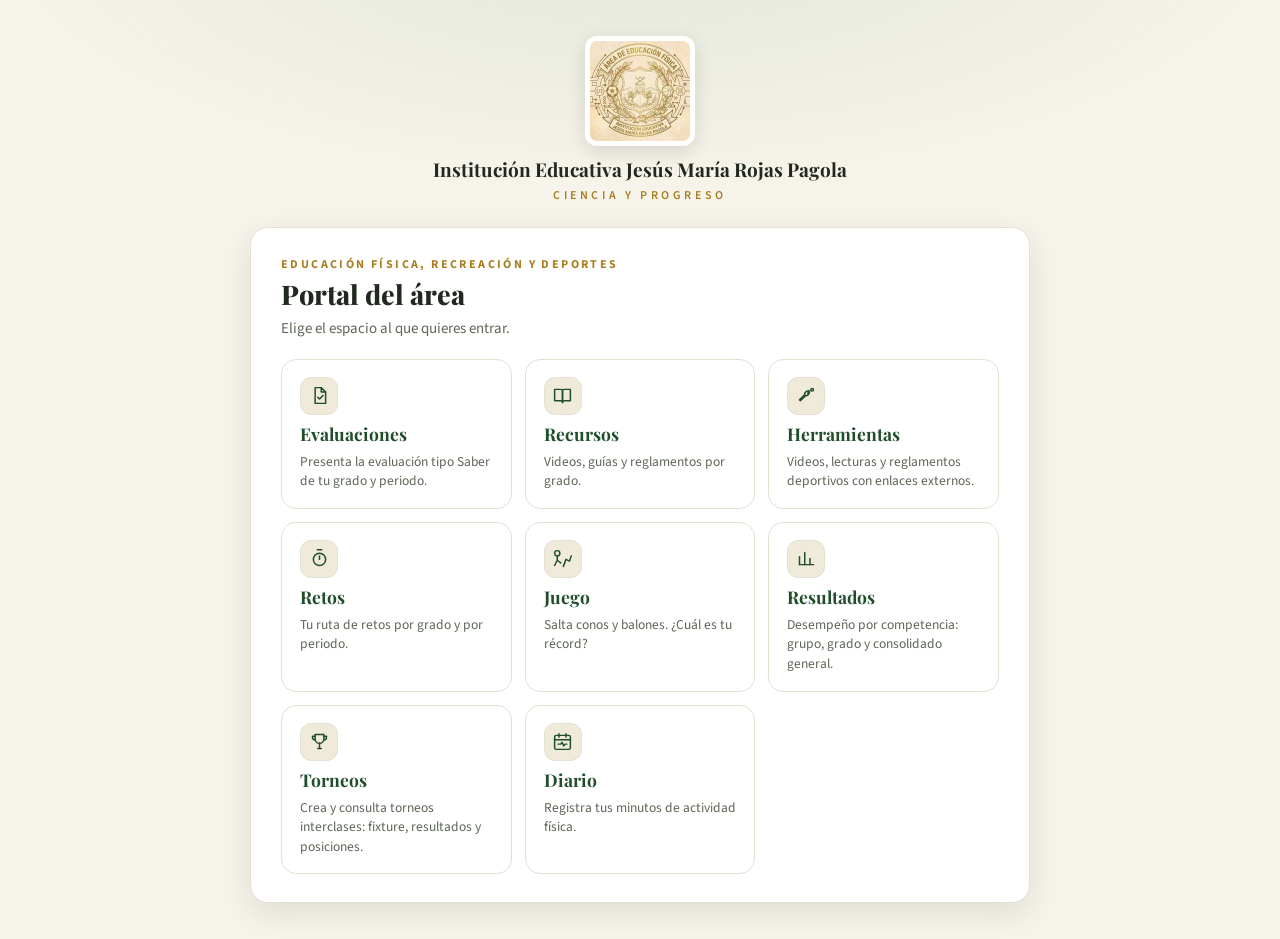
==== index.html @ d04a0a9a "Add files via upload" ====
<!DOCTYPE html>
<html lang="es">
<head>
<meta charset="UTF-8">
<meta name="viewport" content="width=device-width, initial-scale=1.0">
<title>Portal de Educación Física · I.E. Jesús María Rojas Pagola</title>
<meta name="description" content="Portal del área de Educación Física, Recreación y Deportes de la I.E. Jesús María Rojas Pagola, Santa Bárbara, Antioquia.">
<link rel="preconnect" href="https://fonts.googleapis.com">
<link rel="preconnect" href="https://fonts.gstatic.com" crossorigin>
<link href="https://fonts.googleapis.com/css2?family=Playfair+Display:wght@600;700;800&family=Source+Sans+3:wght@400;500;600;700&display=swap" rel="stylesheet">
<style>
:root{
  --green:#2E6B3A; --green-d:#204E2A; --green-l:#3C8049;
  --gold:#C69A3B; --gold-d:#A97E22; --gold-soft:#E7D6A6;
  --blue:#3E86AE; --ink:#20281F; --muted:#5C6656; --line:#E4E0D2;
  --parch:#F6F3EA; --parch-2:#EFEAD9; --white:#FFFFFF;
  --bad:#B4562F; --shadow:0 10px 30px rgba(32,40,31,.10);
  --serif:'Playfair Display',Georgia,serif; --sans:'Source Sans 3',system-ui,-apple-system,Segoe UI,Roboto,sans-serif;
}
*{box-sizing:border-box;margin:0;padding:0}
body{font-family:var(--sans);color:var(--ink);background:var(--parch);line-height:1.5;-webkit-font-smoothing:antialiased}
.hidden{display:none!important}
button{font-family:var(--sans);cursor:pointer;border:none}
.wrap{max-width:1120px;margin:0 auto;padding:0 20px}
.eyebrow{font-size:12px;letter-spacing:.2em;text-transform:uppercase;font-weight:700;color:var(--gold-d)}
.card{background:var(--white);border:1px solid var(--line);border-radius:18px;box-shadow:var(--shadow)}
.btn{display:inline-flex;align-items:center;justify-content:center;gap:9px;font-weight:700;font-size:16px;border-radius:11px;padding:14px 22px;transition:transform .12s,box-shadow .12s,background .15s}
.btn-primary{background:linear-gradient(160deg,var(--green-l),var(--green));color:#fff;box-shadow:0 8px 20px rgba(46,107,58,.28)}
.btn-primary:hover{transform:translateY(-1px)}
.btn-primary:disabled{opacity:.45;cursor:not-allowed;transform:none;box-shadow:none}
.btn-ghost{background:var(--white);border:1.5px solid var(--line);color:var(--ink);font-weight:700;padding:12px 20px;border-radius:11px}
.btn-ghost:hover{border-color:var(--green)}
.btn-gold{background:linear-gradient(160deg,var(--gold),var(--gold-d));color:#3a2c07;font-weight:700;padding:13px 22px;border-radius:11px}
label{display:block;font-size:12.5px;font-weight:700;color:var(--muted);margin-bottom:6px;text-transform:uppercase;letter-spacing:.05em}
input[type=text],select{width:100%;font-family:var(--sans);font-size:16px;padding:12px 14px;border:1.5px solid var(--line);border-radius:10px;background:var(--white);color:var(--ink)}
input:focus,select:focus{outline:none;border-color:var(--green);box-shadow:0 0 0 3px rgba(46,107,58,.14)}
.field{margin-bottom:16px}

/* Center layout for setup screens */
.stage{min-height:100vh;display:flex;align-items:center;justify-content:center;padding:36px 20px;
  background:radial-gradient(1100px 460px at 50% -10%, rgba(46,107,58,.10), transparent 60%), var(--parch)}
.panel{max-width:640px;width:100%}
.brand{text-align:center;margin-bottom:22px}
.crest{width:110px;height:auto;border-radius:12px;background:#fff;padding:5px;box-shadow:0 6px 18px rgba(0,0,0,.12);margin:0 auto 12px;display:block}
.brand .nm{font-family:var(--serif);font-weight:700;font-size:19px;line-height:1.25}
.brand .mt{margin-top:5px;font-size:12px;letter-spacing:.3em;text-transform:uppercase;color:var(--gold-d);font-weight:600}
.pcard{padding:28px 30px}
h1.big{font-family:var(--serif);font-weight:800;font-size:27px;margin-bottom:4px}
.sub{color:var(--muted);font-size:15px;margin-bottom:18px}
.aviso{background:var(--parch);border:1px solid var(--line);border-left:4px solid var(--gold);border-radius:10px;padding:13px 15px;font-size:12.5px;color:var(--muted);margin-top:6px}
.evwrap{margin-top:4px}
.evform{background:var(--parch);border:1px dashed var(--line);border-radius:12px;padding:14px;margin-top:10px}
.evok{margin-top:10px}
.examcard{background:var(--parch);border:1px solid var(--line);border-radius:12px;padding:16px 18px;margin:6px 0 18px}
.examcard .t{font-family:var(--serif);font-weight:700;font-size:17px;color:var(--green-d)}
.examcard .meta{display:flex;flex-wrap:wrap;gap:8px;margin-top:10px}
.pill{background:#fff;border:1px solid var(--line);border-radius:999px;padding:5px 12px;font-size:12.5px;font-weight:600;color:var(--green-d)}
.row2{display:grid;grid-template-columns:1fr 1fr;gap:14px}
.check{display:flex;gap:10px;align-items:flex-start;margin:14px 0 18px;font-size:13.5px;color:var(--ink)}
.check input{width:18px;height:18px;margin-top:2px;flex:none}
.err{color:var(--bad);font-size:12.5px;margin-top:4px;min-height:16px}
.instr ul{list-style:none;display:grid;gap:8px;margin-top:10px}
.instr li{display:flex;gap:9px;font-size:14.5px}
.instr li::before{content:"◆";color:var(--green-l);font-size:10px;line-height:1.6}

/* EXAM */
.topbar{position:sticky;top:0;z-index:20;background:var(--green);color:#fff;box-shadow:0 2px 14px rgba(32,40,31,.18)}
.topbar-in{display:flex;align-items:center;gap:14px;padding:10px 20px;max-width:1120px;margin:0 auto}
.topbar img{width:36px;height:auto;background:#fff;border-radius:8px;padding:3px}
.bn{font-family:var(--serif);font-weight:700;font-size:13.5px;line-height:1.1}
.bn small{display:block;font-family:var(--sans);font-weight:600;font-size:10px;letter-spacing:.16em;color:var(--gold-soft);text-transform:uppercase}
.spacer{flex:1}
.timer{display:inline-flex;align-items:center;gap:8px;background:rgba(255,255,255,.12);border:1px solid rgba(255,255,255,.25);padding:7px 14px;border-radius:999px;font-weight:700;font-variant-numeric:tabular-nums;font-size:16px}
.timer .dot{width:8px;height:8px;border-radius:50%;background:var(--gold-soft)}
.timer.warn{background:rgba(198,154,59,.28)} .timer.warn .dot{animation:pulse 1s infinite}
.timer.danger{background:rgba(180,86,47,.35)} .timer.danger .dot{background:#FFD9C6;animation:pulse .7s infinite}
@keyframes pulse{50%{opacity:.35}}
.btn-finish{background:var(--gold);color:#3a2c07;font-weight:700;padding:8px 15px;border-radius:9px;font-size:14px}
.progress{height:6px;background:var(--parch-2)} .progress .bar{height:100%;background:linear-gradient(90deg,var(--gold),var(--green-l));width:0;transition:width .3s}
.exam-grid{display:grid;grid-template-columns:minmax(0,.9fr) minmax(0,1.1fr);gap:26px;padding:24px 20px 40px;max-width:1120px;margin:0 auto;align-items:start}
.reading{background:#fff;border:1px solid var(--line);border-radius:14px;box-shadow:var(--shadow);padding:20px 22px;position:sticky;top:74px;max-height:calc(100vh - 96px);overflow:auto}
.reading .rlabel{font-size:11px;letter-spacing:.16em;text-transform:uppercase;font-weight:700;color:var(--gold-d)}
.reading h2{font-family:var(--serif);font-size:18px;font-weight:700;color:var(--green-d);margin:5px 0 3px}
.reading .rinstr{font-size:12px;color:var(--muted);font-style:italic;margin-bottom:11px;padding-bottom:11px;border-bottom:1px dashed var(--line)}
.reading p.body{font-size:14.5px;line-height:1.65;color:#2c352b;text-align:justify}
.reading .rblock+.rblock{margin-top:15px;padding-top:15px;border-top:1px solid var(--line)}
.qcount{font-family:var(--serif);font-weight:800;font-size:21px;color:var(--green);margin-bottom:12px}
.qcount small{font-family:var(--sans);font-weight:600;font-size:13px;color:var(--muted)}
.qstem{font-size:17px;line-height:1.5;font-weight:600;margin-bottom:16px}
.options{display:grid;gap:10px}
.opt{display:flex;gap:12px;align-items:flex-start;background:#fff;border:1.5px solid var(--line);border-radius:12px;padding:13px 15px;cursor:pointer;transition:.12s}
.opt:hover{border-color:var(--green-l);background:#FbFcF9}
.opt .k{flex:none;width:29px;height:29px;border-radius:8px;background:var(--parch-2);color:var(--green-d);font-weight:800;display:grid;place-items:center;font-size:14px;border:1px solid var(--line)}
.opt .t{font-size:14.5px;line-height:1.45;padding-top:3px}
.opt.sel{border-color:var(--green);background:rgba(46,107,58,.07);box-shadow:0 0 0 2px rgba(46,107,58,.14)}
.opt.sel .k{background:var(--green);color:#fff}
.qnav{display:flex;justify-content:space-between;gap:12px;margin-top:20px}
.btn-nav{background:#fff;border:1.5px solid var(--line);color:var(--ink);font-weight:700;padding:11px 18px;border-radius:10px;font-size:15px}
.btn-nav:disabled{opacity:.4;cursor:not-allowed}
.btn-next{background:var(--green);color:#fff;border-color:var(--green)}
.navigator{max-width:1120px;margin:0 auto;padding:0 20px 40px}
.navigator .nl{font-size:11px;letter-spacing:.14em;text-transform:uppercase;font-weight:700;color:var(--muted);margin-bottom:9px}
.grid{display:grid;grid-template-columns:repeat(auto-fill,minmax(34px,1fr));gap:8px}
.gbtn{aspect-ratio:1;border:1.5px solid var(--line);background:#fff;border-radius:8px;font-weight:700;color:var(--muted);font-size:13px}
.gbtn.answered{background:rgba(46,107,58,.12);color:var(--green-d);border-color:var(--green-l)}
.gbtn.current{outline:2px solid var(--gold);outline-offset:1px;color:var(--ink)}

/* RESULTS */
#s_results{padding:40px 20px 60px}
.res-head{text-align:center;max-width:760px;margin:0 auto 24px}
.res-head h1{font-family:var(--serif);font-size:28px;font-weight:800;margin:6px 0 2px}
.res-head p{color:var(--muted);font-size:14.5px}
.medal-row{display:flex;flex-wrap:wrap;gap:24px;align-items:center;justify-content:center;margin:20px 0 26px}
.medal{width:180px;height:180px;border-radius:50%;flex:none;display:grid;place-items:center;background:conic-gradient(var(--gold) var(--pct,0%), var(--parch-2) 0);box-shadow:var(--shadow)}
.medal .inner{width:142px;height:142px;border-radius:50%;background:#fff;display:grid;place-content:center;text-align:center;border:1px solid var(--line)}
.medal .nota{font-family:var(--serif);font-weight:800;font-size:44px;line-height:1;color:var(--green-d)}
.medal .nota small{font-size:17px;color:var(--muted)}
.medal .mlab{font-size:10.5px;letter-spacing:.16em;text-transform:uppercase;color:var(--muted);margin-top:4px;font-weight:700}
.res-side{flex:1;min-width:260px;max-width:440px}
.nivel-badge{display:inline-block;padding:7px 16px;border-radius:999px;font-weight:700;font-size:14px;margin-bottom:14px}
.statrow{display:grid;grid-template-columns:repeat(3,1fr);gap:12px}
.stat{background:#fff;border:1px solid var(--line);border-radius:12px;padding:13px;text-align:center}
.stat .v{font-family:var(--serif);font-weight:800;font-size:22px;color:var(--green-d)}
.stat .l{font-size:11px;color:var(--muted);text-transform:uppercase;letter-spacing:.05em;font-weight:600;margin-top:2px}
.sendnote{text-align:center;font-size:13px;margin-top:12px}
.sect{max-width:1000px;margin:28px auto 0}
.sect h2{font-family:var(--serif);font-size:19px;font-weight:700;margin-bottom:4px}
.sect .sdesc{color:var(--muted);font-size:13.5px;margin-bottom:14px}
.comps{display:grid;grid-template-columns:1fr 1fr;gap:12px}
.comp{background:#fff;border:1px solid var(--line);border-radius:12px;padding:13px 15px}
.comp .top{display:flex;justify-content:space-between;font-weight:700;font-size:14px;margin-bottom:7px}.comp .top span{color:var(--green-d)}
.comp .track{height:9px;background:var(--parch-2);border-radius:99px;overflow:hidden}.comp .fill{height:100%;background:linear-gradient(90deg,var(--green-l),var(--green))}
.review{display:grid;gap:11px}
.rev{background:#fff;border:1px solid var(--line);border-left:5px solid var(--green);border-radius:12px;padding:14px 16px}
.rev.wrong{border-left-color:var(--bad)}
.rev .rtop{display:flex;justify-content:space-between;gap:10px;align-items:center;margin-bottom:5px}
.rev .rnum{font-weight:800;font-size:14.5px}.rev .rtag{font-size:11px;font-weight:700;color:var(--muted);background:var(--parch-2);padding:3px 9px;border-radius:99px}
.rev .rres{font-weight:800;font-size:12.5px}.rev.ok .rres{color:var(--green)}.rev.wrong .rres{color:var(--bad)}
.rev .rq{font-size:14px;margin-bottom:7px}.rev .ans{font-size:13px;color:var(--muted)}.rev .ans .good{color:var(--green-d);font-weight:700}
.res-actions{display:flex;flex-wrap:wrap;gap:12px;justify-content:center;margin:30px auto 0;max-width:1000px}
.foot{text-align:center;color:var(--muted);font-size:12px;padding:20px}.foot b{color:var(--green-d)}
.overlay{position:fixed;inset:0;background:rgba(32,40,31,.5);display:grid;place-items:center;z-index:60;padding:20px}
.modal{background:#fff;border-radius:16px;max-width:420px;width:100%;padding:26px;text-align:center;box-shadow:0 20px 60px rgba(0,0,0,.3)}
.modal h3{font-family:var(--serif);font-size:21px;margin-bottom:8px}.modal p{color:var(--muted);font-size:14.5px;margin-bottom:18px}
.modal .mbtns{display:flex;gap:12px}.modal .mbtns button{flex:1;padding:12px;border-radius:10px;font-weight:700}
@media (max-width:820px){.exam-grid{grid-template-columns:1fr}.reading{position:static;max-height:none}.comps{grid-template-columns:1fr}.row2{grid-template-columns:1fr}.medal-row{flex-direction:column}.bn{display:none}}
@media (prefers-reduced-motion:reduce){*{animation:none!important;transition:none!important}}
@media print{.topbar,.navigator,.res-actions{display:none!important}#s_results{padding:0}}
/* ====== INICIO: menú de espacios ====== */
.panel-wide{max-width:780px}
.menu{display:grid;grid-template-columns:repeat(auto-fit,minmax(212px,1fr));gap:13px}
.mcard{display:flex;flex-direction:column;align-items:flex-start;gap:8px;text-align:left;width:100%;background:var(--white);border:1.5px solid var(--line);border-radius:15px;padding:17px 18px;transition:transform .12s,border-color .12s,box-shadow .12s}
.mcard:hover{transform:translateY(-2px);border-color:var(--green-l);box-shadow:0 10px 24px rgba(46,107,58,.13)}
.mcard .ico{width:38px;height:38px;border-radius:11px;background:var(--parch-2);color:var(--green-d);display:grid;place-items:center;border:1px solid var(--line)}
.mcard .mt2{font-family:var(--serif);font-weight:700;font-size:17.5px;color:var(--green-d);line-height:1.2}
.mcard .md{font-size:13.5px;color:var(--muted);line-height:1.45}
.soon{margin-top:18px;padding-top:14px;border-top:1px dashed var(--line);font-size:13.5px;color:var(--muted)}
.soon b{display:block;color:var(--gold-d);text-transform:uppercase;letter-spacing:.18em;font-size:11px;margin-bottom:4px}

/* ====== PÁGINAS DE SECCIÓN ====== */
.btn-home{background:rgba(255,255,255,.14);border:1px solid rgba(255,255,255,.3);color:#fff;font-weight:700;padding:8px 15px;border-radius:9px;font-size:14px}
.btn-home:hover{background:rgba(255,255,255,.25)}
.page{max-width:1000px;margin:0 auto;padding:26px 20px 46px}
.ptitle{font-family:var(--serif);font-weight:800;font-size:29px;margin:4px 0 3px}
.psub{color:var(--muted);font-size:15px;margin-bottom:22px}
.draft{display:inline-block;background:var(--gold-soft);color:#5a4307;border-radius:999px;padding:5px 13px;font-size:11.5px;font-weight:700;letter-spacing:.08em;text-transform:uppercase;margin-bottom:14px}
.empty{background:var(--white);border:1.5px dashed var(--line);border-radius:16px;padding:36px 26px;text-align:center}
.empty .eico{width:46px;height:46px;margin:0 auto 13px;border-radius:13px;background:var(--parch-2);color:var(--gold-d);display:grid;place-items:center}
.empty h3{font-family:var(--serif);font-size:19px;font-weight:700;color:var(--green-d);margin-bottom:6px}
.empty p{color:var(--muted);font-size:14px;max-width:440px;margin:0 auto;line-height:1.55}
.gsec{margin-bottom:28px}
.gsec .gt{display:flex;align-items:center;justify-content:space-between;gap:10px;font-family:var(--serif);font-weight:700;font-size:18.5px;color:var(--green-d);border-bottom:1px solid var(--line);padding-bottom:8px;margin-bottom:14px}
.rgrid{display:grid;grid-template-columns:repeat(auto-fill,minmax(252px,1fr));gap:13px}
.item{background:var(--white);border:1px solid var(--line);border-radius:14px;padding:16px 17px;box-shadow:var(--shadow)}
.item .it{font-weight:700;font-size:15.5px;margin:8px 0 5px;line-height:1.35}
.item .idesc{font-size:13.5px;color:var(--muted);line-height:1.5}
.item .steps{margin:11px 0 0;padding-left:17px;font-size:13.5px;color:var(--muted)}
.item .steps li{margin-bottom:4px}
.link{display:inline-flex;align-items:center;gap:6px;margin-top:12px;font-weight:700;font-size:14px;color:var(--green);text-decoration:none;border-bottom:2px solid var(--gold-soft);padding-bottom:1px}
.link:hover{border-bottom-color:var(--gold)}
.tabla{width:100%;border-collapse:collapse;background:#fff;border:1px solid var(--line);border-radius:14px;overflow:hidden;font-size:14px;box-shadow:var(--shadow)}
.tabla th{background:var(--green);color:#fff;font-size:11.5px;letter-spacing:.08em;text-transform:uppercase;font-weight:700;padding:11px 9px;text-align:center}
.tabla th:nth-child(2),.tabla td:nth-child(2){text-align:left;padding-left:4px}
.tabla td{padding:11px 9px;text-align:center;border-top:1px solid var(--line)}
.tabla td.pos{color:var(--muted);font-weight:700;width:34px}
.tabla tr.lead td{background:rgba(198,154,59,.12)}
.tabla td.eq{font-weight:700;text-align:left}
.tabla td.pts{font-weight:800;color:var(--green-d)}
.fix{display:grid;gap:9px;margin-top:15px}
.fixrow{display:flex;flex-wrap:wrap;align-items:center;gap:12px;background:#fff;border:1px solid var(--line);border-left:4px solid var(--blue);border-radius:11px;padding:11px 15px;font-size:14px}
.fixrow .fd{font-size:12.5px;color:var(--muted);font-weight:700;min-width:118px}
.fixrow .fm{font-weight:700}
.fixrow .fl{font-size:12.5px;color:var(--muted)}
.okmsg{background:rgba(46,107,58,.08);border:1px solid var(--green-l);color:var(--green-d);border-radius:12px;padding:14px 16px;font-size:14px;font-weight:600;margin-bottom:16px}
/* ====== RETOS ====== */
.picker{max-width:340px;margin-bottom:18px}
.tabs{display:flex;gap:8px;flex-wrap:wrap;margin-bottom:16px}
.tab{background:#fff;border:1.5px solid var(--line);border-radius:12px;padding:10px 15px;font-weight:700;font-size:14.5px;color:var(--muted);text-align:left;line-height:1.15}
.tab small{display:block;font-weight:600;font-size:11.5px;color:var(--muted);margin-top:3px}
.tab.on{background:var(--green);border-color:var(--green);color:#fff}
.tab.on small{color:var(--gold-soft)}
.temadesc{color:var(--muted);font-size:14.5px;margin-bottom:16px;max-width:660px}
.retos{display:grid;grid-template-columns:repeat(auto-fill,minmax(278px,1fr));gap:14px}
.reto{display:flex;flex-direction:column;background:#fff;border:1px solid var(--line);border-top:4px solid var(--gold);border-radius:14px;padding:17px 18px;box-shadow:var(--shadow)}
.rhead{display:flex;justify-content:space-between;align-items:center;margin-bottom:6px}
.rsem{font-size:11px;letter-spacing:.16em;text-transform:uppercase;font-weight:700;color:var(--gold-d)}
.rtit{font-family:var(--serif);font-weight:700;font-size:18.5px;color:var(--green-d);line-height:1.25}
.robj{font-size:13.5px;color:var(--muted);margin:6px 0 0;line-height:1.5}
.reto .steps{margin:11px 0 0;padding-left:18px;font-size:13.5px;line-height:1.5}
.reto .steps li{margin-bottom:5px}
.revi{margin-top:12px;background:var(--parch);border-left:3px solid var(--green-l);border-radius:8px;padding:9px 12px;font-size:13px;color:var(--muted)}
.revi b{color:var(--green-d)}
.reto .btn-gold{margin-top:auto}
.segs{display:flex;gap:8px}
.seg{flex:1;background:#fff;border:1.5px solid var(--line);border-radius:10px;padding:11px;font-weight:700;font-size:14px;color:var(--muted)}
.seg.on{border-color:var(--green);background:rgba(46,107,58,.08);color:var(--green-d)}
.hint{font-size:12.5px;color:var(--muted);margin-top:6px}
input[type=file]{width:100%;font-size:14px;padding:11px;border:1.5px dashed var(--line);border-radius:10px;background:var(--white);font-family:var(--sans)}
:focus-visible{outline:2px solid var(--gold);outline-offset:2px}
@media(max-width:560px){.ptitle{font-size:24px}.tabla{font-size:12.5px}.tabla th,.tabla td{padding:9px 5px}}

/* ====== PORTADA con escudo de fondo ====== */
#s_inicio{
  position:relative;overflow:hidden;
}
#s_inicio::before{
  content:'';position:absolute;inset:0;
  background:url('[data-uri]') center center / 420px no-repeat;
  opacity:.14;pointer-events:none;z-index:0;
}
#s_inicio>.panel{position:relative;z-index:1}

/* ====== DIARIO: estilos adicionales ====== */
.diario-login{max-width:480px}
.diario-dash{max-width:740px}
.diario-head{display:flex;align-items:center;gap:16px;margin-bottom:18px;flex-wrap:wrap}
.diario-head .avatar{width:52px;height:52px;border-radius:50%;background:var(--green);color:#fff;display:grid;place-items:center;font-family:var(--serif);font-weight:800;font-size:22px;flex:none}
.diario-head .info{flex:1;min-width:160px}
.diario-head .info .dn{font-family:var(--serif);font-weight:700;font-size:18px;color:var(--green-d)}
.diario-head .info .dg{font-size:13px;color:var(--muted)}
.diario-week{display:grid;grid-template-columns:repeat(auto-fill,minmax(90px,1fr));gap:8px;margin:16px 0}
.dw-day{background:#fff;border:1px solid var(--line);border-radius:10px;padding:10px 8px;text-align:center}
.dw-day .wd{font-size:11px;text-transform:uppercase;letter-spacing:.08em;font-weight:700;color:var(--muted)}
.dw-day .wm{font-family:var(--serif);font-weight:800;font-size:20px;color:var(--green-d);margin-top:2px}
.dw-day.today{border-color:var(--gold);background:rgba(198,154,59,.08)}
.week-bar{height:14px;background:var(--parch-2);border-radius:99px;overflow:hidden;margin:6px 0 2px}
.week-fill{height:100%;background:linear-gradient(90deg,var(--green-l),var(--green));border-radius:99px;transition:width .4s}
.week-meta{display:flex;justify-content:space-between;font-size:12.5px;color:var(--muted);font-weight:600}
.hist-entry{background:#fff;border:1px solid var(--line);border-left:4px solid var(--green-l);border-radius:12px;padding:14px 16px;margin-bottom:10px}
.hist-entry .he-top{display:flex;justify-content:space-between;align-items:center;gap:8px;flex-wrap:wrap}
.hist-entry .he-act{font-weight:700;font-size:15px;color:var(--green-d)}
.hist-entry .he-date{font-size:12px;color:var(--muted);font-weight:600}
.hist-entry .he-row{display:flex;gap:14px;flex-wrap:wrap;margin-top:6px;font-size:13px;color:var(--muted)}
.hist-entry .he-row span{display:inline-flex;align-items:center;gap:4px}
.hist-entry .he-img{margin-top:10px;border-radius:10px;max-width:260px;max-height:200px;object-fit:cover;border:1px solid var(--line)}
.photo-preview{margin-top:8px;border-radius:10px;max-width:220px;max-height:180px;object-fit:cover;border:1px solid var(--line);display:none}
.tabs-diario{display:flex;gap:8px;margin-bottom:16px}
.tab-d{background:#fff;border:1.5px solid var(--line);border-radius:10px;padding:9px 16px;font-weight:700;font-size:14px;color:var(--muted);cursor:pointer}
.tab-d.on{background:var(--green);border-color:var(--green);color:#fff}
.btn-logout{font-size:13px;color:var(--muted);background:none;border:1px solid var(--line);padding:6px 14px;border-radius:8px;font-weight:600}
.btn-logout:hover{border-color:var(--bad);color:var(--bad)}

/* ====== TORNEOS ====== */
.tz-head{display:flex;flex-wrap:wrap;align-items:center;gap:10px;margin-bottom:6px}
.tz-head h2{font-family:var(--serif);font-weight:700;font-size:21px;color:var(--green-d)}
.badge{display:inline-block;padding:4px 12px;border-radius:999px;font-size:11.5px;font-weight:700;letter-spacing:.03em;text-transform:uppercase}
.badge-curso{background:rgba(62,134,174,.14);color:var(--blue)}
.badge-fin{background:rgba(46,107,58,.14);color:var(--green-d)}
.badge-prog{background:rgba(198,154,59,.16);color:var(--gold-d)}
.tz-lock{max-width:420px;margin:30px auto;text-align:center}
.tz-lock .ico{width:52px;height:52px;margin:0 auto 14px;border-radius:15px;background:var(--parch-2);color:var(--gold-d);display:grid;place-items:center}
.tz-teamform textarea{width:100%;font-family:var(--sans);font-size:15px;padding:11px 13px;border:1.5px solid var(--line);border-radius:10px;min-height:88px;resize:vertical}
.tz-toolbar{display:flex;flex-wrap:wrap;gap:8px;margin-bottom:16px}
.tz-toolbar button{background:#fff;border:1.5px solid var(--line);color:var(--muted);font-weight:700;font-size:13px;padding:8px 14px;border-radius:999px}
.tz-toolbar button.on{background:var(--green);border-color:var(--green);color:#fff}
.tz-jornada{font-family:var(--serif);font-weight:700;font-size:13.5px;color:var(--gold-d);letter-spacing:.04em;text-transform:uppercase;margin:16px 0 8px}
.tz-detalle{font-size:12.5px;color:var(--muted);margin-top:6px}
.rank-list{display:flex;flex-direction:column;gap:8px;margin:14px 0 4px}
.rank-row{display:flex;align-items:center;gap:12px;background:#fff;border:1px solid var(--line);border-radius:12px;padding:10px 14px}
.rank-row.top1{background:linear-gradient(90deg,rgba(198,154,59,.16),#fff);border-color:var(--gold)}
.rank-row.top2{background:linear-gradient(90deg,rgba(150,150,150,.16),#fff)}
.rank-row.top3{background:linear-gradient(90deg,rgba(176,120,60,.16),#fff)}
.rank-pos{font-family:var(--serif);font-weight:800;font-size:14px;color:var(--muted);width:26px;text-align:center;flex:none}
.rank-medal{font-size:19px;width:26px;text-align:center;flex:none}
.rank-name{flex:1;font-weight:700;font-size:13.5px;color:var(--ink)}
.rank-nota{font-family:var(--serif);font-weight:800;color:var(--green-d);font-size:14.5px;white-space:nowrap}
.rank-title{font-family:var(--serif);font-weight:700;font-size:13.5px;color:var(--gold-d);letter-spacing:.04em;text-transform:uppercase;margin:16px 0 8px}
.tz-empty-org{background:var(--white);border:1.5px dashed var(--line);border-radius:14px;padding:22px;text-align:center;color:var(--muted);font-size:13.5px}
.game-wrap{position:relative;margin:6px 0 4px}
.game-hud{display:flex;justify-content:space-between;font-family:var(--serif);font-weight:700;font-size:14px;color:var(--green-d);margin-bottom:8px}
.game-hud b{color:var(--gold-d);font-size:16px}
.game-canvas{width:100%;height:auto;display:block;border-radius:16px;border:1px solid var(--line);background:linear-gradient(180deg,#EAF3EC 0%, var(--parch) 62%, #DCEBD8 62%, #DCEBD8 100%);box-shadow:var(--shadow);touch-action:manipulation}
.game-overlay{position:absolute;inset:0;display:flex;align-items:center;justify-content:center;background:rgba(32,40,31,.55);border-radius:16px;padding:14px}
.game-card{background:var(--white);border:1px solid var(--line);border-radius:16px;box-shadow:var(--shadow);padding:22px 26px;max-width:320px;text-align:center}
.game-emoji{font-size:38px;margin-bottom:6px}
.game-card h2{font-family:var(--serif);font-size:19px;margin-bottom:8px;color:var(--ink)}
.game-card p{font-size:13px;color:var(--muted);margin-bottom:14px;line-height:1.5}
.game-record-form{margin-top:16px;text-align:left}
.ev-textarea{width:100%;min-height:240px;font-family:var(--sans);font-size:14.5px;line-height:1.55;padding:14px;border:1.5px solid var(--line);border-radius:10px;resize:vertical}
.ev-plantilla{background:var(--parch);border:1px dashed var(--line);border-radius:12px;padding:14px 16px;font-size:12px;line-height:1.6;color:var(--muted);white-space:pre-wrap;font-family:ui-monospace,Consolas,monospace;margin:10px 0 18px;max-height:260px;overflow:auto}
.ev-errbox{background:rgba(178,58,58,.08);border:1px solid rgba(178,58,58,.3);border-radius:10px;padding:12px 14px;margin:12px 0;font-size:13px;color:#8a2e2e}
.ev-errbox ul{margin:6px 0 0 18px;padding:0}
.ev-okbox{background:rgba(46,107,58,.08);border:1px solid rgba(46,107,58,.3);border-radius:10px;padding:12px 14px;margin:12px 0;font-size:13px;color:var(--green-d)}
.ev-qprev{border:1px solid var(--line);border-radius:10px;padding:12px 14px;margin-bottom:8px;background:#fff;font-size:13.5px}
.ev-qprev .n{font-weight:800;color:var(--gold-d);margin-right:6px}
.ev-qprev .op{display:block;margin:3px 0 3px 18px;color:var(--muted);font-size:13px}
.ev-qprev .op.ok{color:var(--green-d);font-weight:700}
.ev-list-item{display:flex;align-items:center;justify-content:space-between;gap:10px;background:#fff;border:1px solid var(--line);border-radius:12px;padding:12px 16px;margin-bottom:8px}
.chips{display:flex;flex-wrap:wrap;gap:8px;margin:8px 0}
.chip{display:inline-flex;align-items:center;gap:7px;background:var(--parch-2);border:1px solid var(--line);border-radius:999px;padding:6px 8px 6px 13px;font-size:13.5px;font-weight:600;color:var(--ink)}
.chip button{background:none;border:none;color:var(--muted);font-weight:800;width:19px;height:19px;border-radius:50%;display:grid;place-items:center;font-size:13px;line-height:1}
.chip button:hover{background:rgba(180,86,47,.15);color:var(--bad)}
.matchcard{background:#fff;border:1px solid var(--line);border-radius:13px;padding:14px 16px;margin-bottom:10px}
.matchcard .mtop{display:flex;flex-wrap:wrap;align-items:center;gap:10px;justify-content:space-between}
.matchcard .mvs{font-weight:700;font-size:15px}
.matchcard .mvs .mres{color:var(--green-d);font-family:var(--serif);font-weight:800}
.matchcard .mjor{font-size:11.5px;letter-spacing:.1em;text-transform:uppercase;color:var(--muted);font-weight:700}
.btn-sm{background:var(--white);border:1.5px solid var(--line);color:var(--green-d);font-weight:700;padding:8px 14px;border-radius:9px;font-size:13px}
.btn-sm:hover{border-color:var(--green)}
.btn-sm-bad{border-color:transparent;color:var(--bad)}
.planilla{margin-top:14px;padding-top:14px;border-top:1px dashed var(--line);display:grid;gap:10px}
.setrow,.qrow{display:flex;align-items:center;gap:10px;flex-wrap:wrap}
.setrow label,.qrow label{width:96px;font-size:12.5px;font-weight:700;color:var(--muted);text-transform:uppercase;letter-spacing:.04em}
.setrow input,.qrow input{width:70px;text-align:center;padding:8px;font-size:15px;font-weight:700}
.miniadd{display:flex;gap:8px;flex-wrap:wrap;align-items:flex-end;margin-top:4px}
.miniadd .field{margin-bottom:0;flex:1;min-width:120px}
.minilist{display:grid;gap:6px;margin-top:8px}
.minilist .mi{display:flex;align-items:center;justify-content:space-between;gap:8px;background:var(--parch);border:1px solid var(--line);border-radius:9px;padding:8px 12px;font-size:13.5px}
.minilist .mi button{background:none;border:none;color:var(--bad);font-weight:700;font-size:12.5px}
.tz-select-card{max-width:640px;margin-bottom:18px}
.tz-orgtabs{display:flex;gap:8px;flex-wrap:wrap;margin:14px 0 18px}
</style>
</head>
<body>

<!-- ===== INICIO: menú del portal ===== -->
<section id="s_inicio" class="stage">
  <div class="panel panel-wide">
    <div class="brand">
      <img class="crest" data-crest alt="Escudo I.E. Jesús María Rojas Pagola">
      <div class="nm">Institución Educativa Jesús María Rojas Pagola</div>
      <div class="mt">Ciencia y Progreso</div>
    </div>
    <div class="card pcard">
      <div class="eyebrow">Educación Física, Recreación y Deportes</div>
      <h1 class="big">Portal del área</h1>
      <p class="sub">Elige el espacio al que quieres entrar.</p>
      <div class="menu" id="menuInicio"></div>
      <div class="soon hidden" id="proximamente"></div>
    </div>
  </div>
</section>

<!-- ===== EVALUACIONES (portada de la sección) ===== -->
<section id="s_home" class="stage hidden">
  <div class="panel">
    <div class="brand">
      <img class="crest" data-crest alt="Escudo I.E. Jesús María Rojas Pagola">
      <div class="nm">Institución Educativa Jesús María Rojas Pagola</div>
      <div class="mt">Ciencia y Progreso</div>
    </div>
    <div class="card pcard">
      <div class="eyebrow">Portal de evaluaciones</div>
      <h1 class="big">Evaluaciones tipo Saber</h1>
      <p class="sub">Selecciona tu grado, grupo y periodo para presentar la evaluación que te corresponde.</p>
      <button class="btn btn-primary" style="width:100%" onclick="go('select')">Presentar una evaluación</button>
      <div class="aviso"><b>Tratamiento de datos.</b> Al presentar la evaluación se registran tu nombre y número de documento con fines exclusivamente académicos e institucionales, conforme a la Ley 1581 de 2012 (habeas data). El acceso a las respuestas es restringido a la institución.</div>
      <button class="btn-ghost" style="width:100%;margin-top:16px" onclick="irA('inicio')">← Volver al portal</button>
      <button class="btn-ghost" style="width:100%;margin-top:10px;font-size:12.5px" onclick="irAProfesor('evaluaciones')">¿Eres el profesor? Cargar una evaluación</button>
    </div>
  </div>
</section>

<!-- SELECT -->
<section id="s_select" class="stage hidden">
  <div class="panel">
    <div class="brand"><img class="crest" data-crest alt=""><div class="mt">Ciencia y Progreso</div></div>
    <div class="card pcard">
      <div class="eyebrow">Paso 1 de 3</div>
      <h1 class="big">Encuentra tu evaluación</h1>
      <p class="sub">Elige tu grado, grupo y periodo.</p>
      <div class="field"><label for="selGrado">Grado</label><select id="selGrado"></select></div>
      <div class="row2">
        <div class="field"><label for="selGrupo">Grupo</label><select id="selGrupo"></select></div>
        <div class="field"><label for="selPeriodo">Periodo</label><select id="selPeriodo"></select></div>
      </div>
      <div id="examPreview"></div>
      <div style="display:flex;gap:12px;margin-top:6px">
        <button class="btn-ghost" onclick="go('home')">Volver</button>
        <button class="btn btn-primary" style="flex:1" id="toIdentify" disabled onclick="go('identify')">Continuar</button>
      </div>
    </div>
  </div>
</section>

<!-- IDENTIFY -->
<section id="s_identify" class="stage hidden">
  <div class="panel">
    <div class="brand"><img class="crest" data-crest alt=""><div class="mt">Ciencia y Progreso</div></div>
    <div class="card pcard">
      <div class="eyebrow">Paso 2 de 3</div>
      <h1 class="big">Identifícate</h1>
      <p class="sub">Escribe tu nombre completo y tu número de documento.</p>
      <div class="field"><label for="fName">Nombre completo</label><input id="fName" type="text" placeholder="Nombres y apellidos" autocomplete="off"><div class="err" id="errName"></div></div>
      <div class="field"><label for="fDoc">Número de documento</label><input id="fDoc" type="text" inputmode="numeric" placeholder="Solo números" autocomplete="off"><div class="err" id="errDoc"></div></div>
      <label class="check"><input type="checkbox" id="fAuth"><span>Autorizo el tratamiento de mis datos personales para fines académicos institucionales, conforme a la Ley 1581 de 2012.</span></label>
      <div style="display:flex;gap:12px">
        <button class="btn-ghost" onclick="go('select')">Volver</button>
        <button class="btn btn-primary" style="flex:1" id="toInstr" disabled onclick="fillInstructions();go('instructions')">Continuar</button>
      </div>
    </div>
  </div>
</section>

<!-- INSTRUCTIONS -->
<section id="s_instructions" class="stage hidden">
  <div class="panel">
    <div class="brand"><img class="crest" data-crest alt=""><div class="mt">Ciencia y Progreso</div></div>
    <div class="card pcard">
      <div class="eyebrow">Paso 3 de 3</div>
      <h1 class="big" id="instrTitle">Instrucciones</h1>
      <p class="sub" id="instrSub"></p>
      <div class="instr" style="background:var(--parch);border:1px solid var(--line);border-left:4px solid var(--gold);border-radius:10px;padding:15px 17px;margin-bottom:18px">
        <ul>
          <li><span id="instrN">25</span> preguntas de selección múltiple con única respuesta (A–D).</li>
          <li>Tiempo máximo: <b><span id="instrT">30</span> minutos</b>. La evaluación se entrega automáticamente al terminar el tiempo.</li>
          <li>Puedes navegar entre preguntas y cambiar tus respuestas antes de finalizar.</li>
          <li>La calificación <b>no se muestra durante la prueba</b>: la verás al finalizar, con la revisión.</li>
        </ul>
      </div>
      <div style="display:flex;gap:12px">
        <button class="btn-ghost" onclick="go('identify')">Volver</button>
        <button class="btn btn-primary" style="flex:1" onclick="startExam()">Iniciar evaluación</button>
      </div>
    </div>
  </div>
</section>

<!-- EXAM -->
<section id="s_exam" class="hidden">
  <div class="topbar">
    <div class="topbar-in">
      <img data-crest alt="">
      <div class="bn">Jesús María Rojas Pagola<small>Ciencia y Progreso</small></div>
      <div class="spacer"></div>
      <div class="timer" id="timer"><span class="dot"></span><span id="timeText">30:00</span></div>
      <button class="btn-finish" id="finishBtn">Finalizar</button>
    </div>
    <div class="progress"><div class="bar" id="progressBar"></div></div>
  </div>
  <div class="exam-grid">
    <aside class="reading" id="reading"></aside>
    <div>
      <div class="qcount">Pregunta <span id="qNow">1</span> <small>de <span id="qTotal">25</span></small></div>
      <div class="qstem" id="qStem"></div>
      <div class="options" id="options"></div>
      <div class="qnav">
        <button class="btn-nav" id="prevBtn">← Anterior</button>
        <button class="btn-nav btn-next" id="nextBtn">Siguiente →</button>
      </div>
    </div>
  </div>
  <div class="navigator">
    <div class="nl">Mapa de preguntas — <span id="answeredCount">0</span> de <span id="totCount">25</span> respondidas</div>
    <div class="grid" id="navGrid"></div>
  </div>
</section>

<!-- RESULTS -->
<section id="s_results" class="hidden">
  <div class="res-head">
    <div class="eyebrow">Resultado de la evaluación</div>
    <h1 id="resName">Estudiante</h1>
    <p id="resMeta"></p>
  </div>
  <div class="medal-row">
    <div class="medal" id="medal"><div class="inner">
      <div class="nota"><span id="notaVal">0.0</span><small> / 5.0</small></div>
      <div class="mlab">Nota</div>
    </div></div>
    <div class="res-side">
      <span class="nivel-badge" id="nivelBadge">—</span>
      <div class="statrow">
        <div class="stat"><div class="v" id="stAciertos">0</div><div class="l">Aciertos</div></div>
        <div class="stat"><div class="v" id="stPuntaje">0</div><div class="l">Puntaje /100</div></div>
        <div class="stat"><div class="v" id="stTiempo">0:00</div><div class="l">Tiempo</div></div>
      </div>
      <div class="sendnote" id="sendNote"></div>
    </div>
  </div>
  <div class="sect"><h2>Desempeño por competencia</h2><p class="sdesc">Insumo para el seguimiento por competencias del proyecto institucional.</p><div class="comps" id="comps"></div></div>
  <div class="sect"><h2>Revisión pregunta por pregunta</h2><p class="sdesc">Compara tu respuesta con la correcta y la competencia evaluada.</p><div class="review" id="review"></div></div>
  <div class="res-actions">
    <button class="btn-gold" id="dlBtn">Descargar comprobante (CSV)</button>
    <button class="btn-ghost" onclick="volverAlPortal()">Volver al portal</button>
  </div>
  <div class="foot">Institución Educativa <b>Jesús María Rojas Pagola</b> · Santa Bárbara, Antioquia · <b>Ciencia y Progreso</b></div>
</section>

<!-- ===== RECURSOS ===== -->
<section id="s_recursos" class="hidden">
  <div class="topbar"><div class="topbar-in">
    <img data-crest alt="">
    <div class="bn">Jesús María Rojas Pagola<small>Ciencia y Progreso</small></div>
    <div class="spacer"></div>
    <button class="btn-home" onclick="irA('inicio')">Inicio</button>
  </div></div>
  <div class="page">
    <div class="eyebrow">Educación Física</div>
    <h1 class="ptitle">Recursos</h1>
    <p class="psub">Videos, guías y reglamentos organizados por grado.</p>
    <div id="body_recursos"></div>
  </div>
  <div class="foot">Institución Educativa <b>Jesús María Rojas Pagola</b> · Santa Bárbara, Antioquia · <b>Ciencia y Progreso</b></div>
</section>

<!-- ===== HERRAMIENTAS ===== -->
<section id="s_herramientas" class="hidden">
  <div class="topbar"><div class="topbar-in">
    <img data-crest alt="">
    <div class="bn">Jesús María Rojas Pagola<small>Ciencia y Progreso</small></div>
    <div class="spacer"></div>
    <button class="btn-home" onclick="irA('inicio')">Inicio</button>
  </div></div>
  <div class="page">
    <div class="eyebrow">Educación Física</div>
    <h1 class="ptitle">Herramientas</h1>
    <p class="psub">Videos, lecturas y reglamentos deportivos oficiales, con enlaces externos de referencia para todos los grados.</p>
    <div id="body_herramientas"></div>
  </div>
  <div class="foot">Institución Educativa <b>Jesús María Rojas Pagola</b> · Santa Bárbara, Antioquia · <b>Ciencia y Progreso</b></div>
</section>

<!-- ===== RETOS ===== -->
<section id="s_retos" class="hidden">
  <div class="topbar"><div class="topbar-in">
    <img data-crest alt="">
    <div class="bn">Jesús María Rojas Pagola<small>Ciencia y Progreso</small></div>
    <div class="spacer"></div>
    <button class="btn-home" onclick="irA('inicio')">Inicio</button>
  </div></div>
  <div class="page">
    <div class="eyebrow">Educación Física</div>
    <h1 class="ptitle">Retos</h1>
    <p class="psub">Rutinas y desafíos de acondicionamiento para hacer en casa o en clase.</p>
    <div id="body_retos"></div>
  </div>
  <div class="foot">Institución Educativa <b>Jesús María Rojas Pagola</b> · Santa Bárbara, Antioquia · <b>Ciencia y Progreso</b></div>
</section>

<!-- ===== JUEGO ===== -->
<section id="s_juego" class="hidden">
  <div class="topbar"><div class="topbar-in">
    <img data-crest alt="">
    <div class="bn">Jesús María Rojas Pagola<small>Ciencia y Progreso</small></div>
    <div class="spacer"></div>
    <button class="btn-home" onclick="irA('inicio')">Inicio</button>
  </div></div>
  <div class="page">
    <div class="eyebrow">Educación Física</div>
    <h1 class="ptitle">Juegos</h1>
    <p class="psub">Dos juegos rápidos de concentración y reflejos. ¿Cuál es tu récord?</p>

    <div class="tabs" id="juegoTabs">
      <button class="tab" id="tabJuego1" onclick="jSeleccionar('correr')">Corre y salta<small>Salta conos y balones</small></button>
      <button class="tab" id="tabJuego2" onclick="jSeleccionar('atrapa')">Atrapa y esquiva<small>Reflejos y puntería</small></button>
    </div>

    <div id="juego1Wrap">
      <div class="game-wrap">
        <div class="game-hud">
          <span class="game-score">Puntaje: <b id="jgScore">0</b></span>
          <span class="game-best">Mejor de hoy: <b id="jgBest">0</b></span>
        </div>
        <canvas id="jgCanvas" class="game-canvas" width="720" height="220"></canvas>
        <div class="game-overlay" id="jgOverlay">
          <div class="game-card">
            <div class="game-emoji">🏃</div>
            <h2 id="jgOverlayTitulo">Corre y salta</h2>
            <p id="jgOverlayTexto">Presiona <b>espacio</b> o toca la pantalla para saltar los conos y los balones. Un choque termina el intento.</p>
            <button class="btn btn-primary" id="jgBtnJugar" onclick="jgIniciar()">Jugar</button>
            <div id="jgFormRecord" class="game-record-form hidden">
              <div class="field"><label for="jgNombre">Tu nombre</label>
                <input id="jgNombre" type="text" placeholder="Nombre y apellido" maxlength="60"></div>
              <div class="field"><label for="jgGrado">Grado</label>
                <select id="jgGrado"><option value="">Selecciona…</option>
                  <option>6.°</option><option>7.°</option><option>8.°</option>
                  <option>9.°</option><option>10.°</option><option>11.°</option></select></div>
              <div class="err" id="jgErr"></div>
              <button class="btn btn-primary" style="width:100%" onclick="jgGuardarRecord()">Guardar récord</button>
            </div>
          </div>
        </div>
      </div>
      <div class="eyebrow" style="margin-top:26px">Tabla de récords · Corre y salta</div>
      <div id="body_juego"></div>
    </div>

    <div id="juego2Wrap" class="hidden">
      <div class="game-wrap">
        <div class="game-hud">
          <span class="game-score">Puntaje: <b id="eaScore">0</b></span>
          <span class="game-lives" id="eaVidas">❤️❤️❤️</span>
          <span class="game-best">Mejor de hoy: <b id="eaBest">0</b></span>
        </div>
        <canvas id="eaCanvas" class="game-canvas" width="720" height="220"></canvas>
        <div class="game-overlay" id="eaOverlay">
          <div class="game-card">
            <div class="game-emoji">🧤</div>
            <h2 id="eaOverlayTitulo">Atrapa y esquiva</h2>
            <p id="eaOverlayTexto">Mueve la canasta con las flechas ← → (o arrastra el dedo) para atrapar los balones buenos y esquivar los malos. Tres fallos y se acaba.</p>
            <button class="btn btn-primary" id="eaBtnJugar" onclick="eaIniciar()">Jugar</button>
            <div id="eaFormRecord" class="game-record-form hidden">
              <div class="field"><label for="eaNombre">Tu nombre</label>
                <input id="eaNombre" type="text" placeholder="Nombre y apellido" maxlength="60"></div>
              <div class="field"><label for="eaGrado">Grado</label>
                <select id="eaGrado"><option value="">Selecciona…</option>
                  <option>6.°</option><option>7.°</option><option>8.°</option>
                  <option>9.°</option><option>10.°</option><option>11.°</option></select></div>
              <div class="err" id="eaErr"></div>
              <button class="btn btn-primary" style="width:100%" onclick="eaGuardarRecord()">Guardar récord</button>
            </div>
          </div>
        </div>
      </div>
      <div class="eyebrow" style="margin-top:26px">Tabla de récords · Atrapa y esquiva</div>
      <div id="body_juego2"></div>
    </div>

  </div>
  <div class="foot">Institución Educativa <b>Jesús María Rojas Pagola</b> · Santa Bárbara, Antioquia · <b>Ciencia y Progreso</b></div>
</section>

<!-- ===== RESULTADOS ===== -->
<section id="s_resultados" class="hidden">
  <div class="topbar"><div class="topbar-in">
    <img data-crest alt="">
    <div class="bn">Jesús María Rojas Pagola<small>Ciencia y Progreso</small></div>
    <div class="spacer"></div>
    <button class="btn-home" onclick="irA('inicio')">Inicio</button>
  </div></div>
  <div class="page">
    <div class="eyebrow">Educación Física</div>
    <h1 class="ptitle">Resultados</h1>
    <p class="psub">Desempeño por competencia: el grupo, el grado y el consolidado de todos los que han presentado.</p>
    <div id="body_resultados"></div>
  </div>
  <div class="foot">Institución Educativa <b>Jesús María Rojas Pagola</b> · Santa Bárbara, Antioquia · <b>Ciencia y Progreso</b></div>
</section>

<!-- ===== TORNEOS ===== -->
<section id="s_torneos" class="hidden">
  <div class="topbar"><div class="topbar-in">
    <img data-crest alt="">
    <div class="bn">Jesús María Rojas Pagola<small>Ciencia y Progreso</small></div>
    <div class="spacer"></div>
    <button class="btn-home" onclick="irA('inicio')">Inicio</button>
  </div></div>
  <div class="page">
    <div class="eyebrow">Educación Física</div>
    <h1 class="ptitle">Torneos</h1>
    <p class="psub">Interclases tiempo libre — voleibol, microfútbol y baloncesto: equipos, fixture, resultados y tabla de posiciones.</p>
    <div id="body_torneos"></div>
    <button class="btn-ghost" style="width:100%;margin-top:16px;font-size:12.5px" onclick="irAProfesor('torneos')">¿Eres el profesor? Administrar torneos</button>
  </div>
  <div class="foot">Institución Educativa <b>Jesús María Rojas Pagola</b> · Santa Bárbara, Antioquia · <b>Ciencia y Progreso</b></div>
</section>

<!-- ===== PANEL DEL PROFESOR (unificado) ===== -->
<section id="s_profesor" class="hidden">
  <div class="topbar"><div class="topbar-in">
    <img data-crest alt="">
    <div class="bn">Jesús María Rojas Pagola<small>Ciencia y Progreso</small></div>
    <div class="spacer"></div>
    <button class="btn-home" onclick="irA('inicio')">Inicio</button>
  </div></div>
  <div class="page">
    <div class="eyebrow">Educación Física</div>
    <h1 class="ptitle">Panel del profesor</h1>
    <p class="psub">Un solo lugar para administrar torneos, cargar evaluaciones y revisar el diario.</p>
    <div id="body_profesor"></div>
  </div>
  <div class="foot">Institución Educativa <b>Jesús María Rojas Pagola</b> · Santa Bárbara, Antioquia · <b>Ciencia y Progreso</b></div>
</section>

<!-- ===== DIARIO DE ACTIVIDAD FÍSICA ===== -->
<section id="s_diario" class="hidden">
  <div class="topbar"><div class="topbar-in">
    <img data-crest alt="">
    <div class="bn">Jesús María Rojas Pagola<small>Ciencia y Progreso</small></div>
    <div class="spacer"></div>
    <button class="btn-home" onclick="irA('inicio')">Inicio</button>
  </div></div>
  <div class="page">
    <div class="eyebrow">Educación Física</div>
    <h1 class="ptitle">Diario de actividad física</h1>
    <p class="psub">Registra tus minutos de movimiento y mira cómo avanzas.</p>
    <div id="body_diario"></div>
  </div>
  <div class="foot">Institución Educativa <b>Jesús María Rojas Pagola</b> · Santa Bárbara, Antioquia · <b>Ciencia y Progreso</b></div>
</section>

<script>
/* ====== CONFIG ====== */
// Pega aquí la URL del Web App de Google Apps Script (ver archivo Recolector.gs).
// Si la dejas vacía, el portal funciona igual pero solo permite descargar el comprobante CSV.

/* =====================================================================
   CONTENIDO EDITABLE  —  esto es lo único que necesitas tocar
   =====================================================================
   orden:   el número decide en qué lugar aparece el botón en la portada.
   desc:    la frase que se lee bajo el nombre del botón.
   promesa: lo que se anuncia mientras la página esté en construcción
            ("Pronto encontrarás aquí …"). Desaparece sola en cuanto
            agregues contenido a la lista de esa sección.
   visible: ponlo en false si quieres esconder un botón de la portada.
   Para agregar contenido, copia una de las líneas de ejemplo (las que
   empiezan por //), quítale las dos barras y cambia el texto.
   Respeta las comillas y las comas.
   ===================================================================== */

var SECCIONES = {
  evaluaciones: { orden:1, visible:true, titulo:"Evaluaciones",
    desc:"Presenta la evaluación tipo Saber de tu grado y periodo.",
    promesa:"las evaluaciones de cada periodo, con tu nota y la revisión pregunta por pregunta." },

  recursos: { orden:2, visible:true, titulo:"Recursos",
    desc:"Videos, guías y reglamentos por grado.",
    promesa:"los videos de los gestos técnicos, las guías de clase y los reglamentos de cada deporte, ordenados por grado." },

  herramientas: { orden:3, visible:true, titulo:"Herramientas",
    desc:"Videos, lecturas y reglamentos deportivos con enlaces externos.",
    promesa:"un banco general de herramientas: videos explicativos, lecturas de apoyo y los reglamentos oficiales de los deportes que se trabajan en el área." },

  retos: { orden:4, visible:true, titulo:"Retos",
    desc:"Tu ruta de retos por grado y por periodo.",
    promesa:"un reto de acondicionamiento cada semana —fuerza, flexibilidad y resistencia— con sus pasos, para hacer en casa o en clase." },

  juego: { orden:5, visible:true, titulo:"Juego",
    desc:"Salta conos y balones. ¿Cuál es tu récord?",
    promesa:"un juego rápido de concentración: salta los obstáculos, no te distraigas y deja tu nombre en la tabla de récords." },

  resultados: { orden:6, visible:true, titulo:"Resultados",
    desc:"Desempeño por competencia: grupo, grado y consolidado general.",
    promesa:"el tablero de resultados de las evaluaciones: el desempeño por competencia de tu grupo, de tu grado y el consolidado de todos los que ya presentaron." },

  torneos: { orden:7, visible:true, titulo:"Torneos",
    desc:"Crea y consulta torneos interclases: fixture, resultados y posiciones.",
    promesa:"los torneos interclases de voleibol, microfútbol y baloncesto, con su fixture, resultados y tabla de posiciones." },

  diario: { orden:8, visible:true, titulo:"Diario",
    desc:"Registra tus minutos de actividad física.",
    promesa:"tu diario de movimiento: los minutos de actividad física de cada día y cuánto llevas en la semana." }
};

/* --- HERRAMIENTAS -----------------------------------------------------
   Banco general (no depende del grado) de videos, lecturas y reglamentos
   oficiales, con enlaces externos. tipo: "Video" | "Lectura" | "Reglamento".
   Para agregar uno nuevo, copia una línea y cambia el texto y la url.    */
var HERRAMIENTAS = [

  /* ===== REGLAMENTOS DEPORTIVOS OFICIALES ===== */
  { tipo:"Reglamento", titulo:"Reglas de juego del fútbol — IFAB (Laws of the Game)",
    descripcion:"Documento oficial y vigente con las 17 reglas del fútbol, publicado por el organismo que las regula a nivel mundial.",
    url:"https://www.theifab.com/documents/?documentType=laws-of-the-game" },
  { tipo:"Reglamento", titulo:"Reglas oficiales de baloncesto — FIBA",
    descripcion:"Reglamento oficial y vigente de la Federación Internacional de Baloncesto, con las normas del juego y del equipamiento.",
    url:"https://about.fiba.basketball/es/our-sport/official-basketball-rules" },
  { tipo:"Reglamento", titulo:"Reglas oficiales de voleibol — FIVB",
    descripcion:"Reglamento oficial y vigente de la Federación Internacional de Voleibol, con las normas del juego, la cancha y las rotaciones.",
    url:"https://www.fivb.com/volleyball/the-game/official-volleyball-rules/" },
  { tipo:"Reglamento", titulo:"Ley del Deporte en Colombia (Ley 181 de 1995)",
    descripcion:"Marco legal colombiano que organiza el Sistema Nacional del Deporte, la recreación, la educación física y el aprovechamiento del tiempo libre.",
    url:"https://www.mindeporte.gov.co/mindeporte/sistema-nacional-del-deporte" },

  /* ===== LECTURAS DE APOYO ===== */
  { tipo:"Lectura", titulo:"Lineamientos curriculares de Educación Física, Recreación y Deporte — MEN",
    descripcion:"Documento oficial del Ministerio de Educación Nacional con las orientaciones pedagógicas y las competencias del área en Colombia.",
    url:"https://www.mineducacion.gov.co/1621/article-89869.html" },
  { tipo:"Lectura", titulo:"Ministerio del Deporte de Colombia — Mindeporte",
    descripcion:"Portal oficial de la entidad que formula la política pública del deporte, la recreación y la actividad física en el país.",
    url:"https://www.mindeporte.gov.co/" },
  { tipo:"Lectura", titulo:"Comité Olímpico Colombiano",
    descripcion:"Sitio oficial del organismo que agrupa a las federaciones deportivas colombianas y representa al país en los Juegos Olímpicos.",
    url:"https://www.coc.org.co/" },
  { tipo:"Lectura", titulo:"Guía de calentamiento y vuelta a la calma",
    descripcion:"Recomendaciones generales sobre cómo preparar el cuerpo antes de hacer deporte y cómo recuperarlo después, para prevenir lesiones.",
    url:"https://www.youtube.com/results?search_query=calentamiento+y+vuelta+a+la+calma+educación+física" },

  /* ===== VIDEOS EXPLICATIVOS ===== */
  { tipo:"Video", titulo:"Reglas básicas del baloncesto explicadas",
    descripcion:"Video oficial de la FIBA con las reglas fundamentales del baloncesto, ideal como introducción antes de leer el reglamento completo.",
    url:"https://www.youtube.com/results?search_query=FIBA+reglas+básicas+del+baloncesto" },
  { tipo:"Video", titulo:"Reglas del fútbol explicadas paso a paso",
    descripcion:"Explicación visual de las reglas principales del fútbol: fuera de juego, faltas, tarjetas y saques.",
    url:"https://www.youtube.com/results?search_query=reglas+del+fútbol+explicadas+paso+a+paso" },
  { tipo:"Video", titulo:"Reglas del voleibol explicadas para principiantes",
    descripcion:"Introducción visual a las reglas básicas del voleibol: rotación, toques, saque y sistema de puntos.",
    url:"https://www.youtube.com/results?search_query=reglas+del+voleibol+explicadas+para+principiantes" },
  { tipo:"Video", titulo:"Primeros auxilios básicos para lesiones deportivas",
    descripcion:"Nociones generales sobre qué hacer ante golpes, esguinces y caídas comunes durante la práctica deportiva escolar.",
    url:"https://www.youtube.com/results?search_query=primeros+auxilios+básicos+lesiones+deportivas+escolares" }
];
/* --- RECURSOS -------------------------------------------------------
   grado: agrupa las tarjetas. tipo: Video, Guía, Reglamento, Infografía…
   url: puede quedar vacía ("") si es solo un aviso.                    */
var RECURSOS = [

  /* ===== GRADO 6.° — Gimnasia: rollo adelante y rollo atrás ===== */
  { grado:"6.°", tipo:"Video", titulo:"Rollo adelante paso a paso",
    descripcion:"Las cuatro fases del rollo adelante con pasos metodológicos para hacerlo de forma correcta y segura.",
    url:"https://www.youtube.com/watch?v=vMAUTOgWn9w" },
  { grado:"6.°", tipo:"Video", titulo:"Rollo adelante en gimnasia — movimiento básico",
    descripcion:"Movimiento básico de la gimnasia explicado paso a paso: agrupamiento, apoyo de manos, rodada y recuperación.",
    url:"https://www.youtube.com/watch?v=gRE_kA9zMF8" },
  { grado:"6.°", tipo:"Video", titulo:"Rollo hacia atrás — tutorial completo",
    descripcion:"Tutorial del rollo atrás: posición de manos junto a los hombros, empuje y protección del cuello.",
    url:"https://www.youtube.com/watch?v=Oad1qDCk84s" },
  { grado:"6.°", tipo:"Video", titulo:"Metodología: rollos adelante y atrás en casa",
    descripcion:"Cómo practicar los rollos en casa con seguridad. Ideal para repasar la técnica fuera de clase.",
    url:"https://www.youtube.com/watch?v=2GxBMHJEj5A" },
  { grado:"6.°", tipo:"Guía", titulo:"Pedagogía del rollo adelante — fases y errores comunes",
    descripcion:"Guía escrita con las fases del rollo, los errores frecuentes y cómo corregirlos.",
    url:"http://feliperbejarano.blogspot.com/2016/03/rollo-adelante.html" },

  /* ===== GRADO 7.° — Evolución de los aparatos gimnásticos ===== */
  { grado:"7.°", tipo:"Video", titulo:"Historia de la gimnasia artística",
    descripcion:"Desde los aparatos de madera del siglo XIX hasta los materiales modernos de fibra de vidrio y espuma.",
    url:"https://www.youtube.com/results?search_query=historia+gimnasia+artística+aparatos+evolución" },
  { grado:"7.°", tipo:"Artículo", titulo:"Federación Internacional de Gimnasia (FIG) — sitio oficial",
    descripcion:"Página oficial de la FIG: normas, medidas de aparatos y reglamentos de competencia.",
    url:"https://www.gymnastics.sport/site/" },
  { grado:"7.°", tipo:"Video", titulo:"Restitución elástica en aparatos gimnásticos",
    descripcion:"Cómo los materiales modernos devuelven energía al gimnasta: el concepto de restitución elástica comparado con un resorte.",
    url:"https://www.youtube.com/results?search_query=restitución+elástica+gimnasia+aparatos+modernos" },
  { grado:"7.°", tipo:"Guía", titulo:"Normalización y equidad en competencias de gimnasia",
    descripcion:"Por qué las medidas iguales para todos garantizan equidad y seguridad en los torneos.",
    url:"https://www.gymnastics.sport/site/rules/" },

  /* ===== GRADO 8.° — Análisis táctico: baloncesto y voleibol ===== */
  { grado:"8.°", tipo:"Video", titulo:"Historia del baloncesto — De Naismith a la NBA",
    descripcion:"Cómo James Naismith inventó el baloncesto en 1891 para evitar la violencia del rugby en espacios cerrados.",
    url:"https://www.youtube.com/watch?v=jtvDDeSAFqE" },
  { grado:"8.°", tipo:"Video", titulo:"James Naismith: el profesor que inventó el básquet",
    descripcion:"Biografía de Naismith, las 13 reglas originales y la evolución de la canasta a 3,05 metros.",
    url:"https://www.youtube.com/watch?v=f1rt-7xtA50" },
  { grado:"8.°", tipo:"Video", titulo:"Cómo la línea de tres puntos cambió el baloncesto",
    descripcion:"La línea de tres puntos (NBA 1979, FIBA 1984) reconfiguró la geometría de la cancha y el espaciado ofensivo.",
    url:"https://www.youtube.com/watch?v=-qcf5RRB-KY" },
  { grado:"8.°", tipo:"Video", titulo:"Sistema 5-1 en voleibol — explicación completa",
    descripcion:"Cómo funciona el sistema 5-1: un armador, cinco atacantes, rotaciones y cuándo hay 2 o 3 atacantes delanteros.",
    url:"https://www.youtube.com/watch?v=sL_7vIqcLVs" },
  { grado:"8.°", tipo:"Video", titulo:"Sistemas de juego en voleibol: 6-0, 4-2, 6-2 y 5-1",
    descripcion:"Comparación de los cuatro sistemas de juego desde iniciación hasta alto rendimiento.",
    url:"https://www.youtube.com/watch?v=y8G8DmV0pO8" },
  { grado:"8.°", tipo:"Artículo", titulo:"Rotación en voleibol y el sistema 5-1 — Olympics.com",
    descripcion:"Explicación oficial del sistema 5-1, posiciones, rotaciones y cuándo se produce en un partido.",
    url:"https://www.olympics.com/es/noticias/voleibol-como-funciona-sistema-5-1" },

  /* ===== GRADO 9.° — Análisis reglamentario del fútbol ===== */
  { grado:"9.°", tipo:"Video", titulo:"Diferencias entre fútbol sala y fútbol de salón",
    descripcion:"Julián, jugador profesional, explica las diferencias clave: ente rector, balón, saques y reglas.",
    url:"https://www.youtube.com/watch?v=ERQGCU62MQ0" },
  { grado:"9.°", tipo:"Video", titulo:"Fútbol Sala vs Fútbol de Salón — Diferencias en los reglamentos",
    descripcion:"Comparación visual de las reglas: saques con pie (FIFA) vs. saques con mano (AMF), balón, arquero y posiciones.",
    url:"https://www.youtube.com/watch?v=kMX3cBL40-Y" },
  { grado:"9.°", tipo:"Video", titulo:"Reglas de juego del futsal (FIFA) — enmiendas actualizadas",
    descripcion:"Árbitro internacional explica las reglas del fútbol sala FIFA: reloj detenido, saques con el pie y faltas acumuladas.",
    url:"https://www.youtube.com/watch?v=twylhuWXVYE" },
  { grado:"9.°", tipo:"Artículo", titulo:"Fútbol sala — historia, reglas y diferencias",
    descripcion:"Artículo completo sobre el origen del futsal en Uruguay (1930), reglas AMF vs. FIFA, posiciones y dimensiones.",
    url:"https://concepto.de/futbol-sala/" },
  { grado:"9.°", tipo:"Artículo", titulo:"Fútbol sala — Wikipedia",
    descripcion:"Historia completa, diferencias AMF-FIFA-FIFUSA, medidas de cancha, balón y posiciones tácticas.",
    url:"https://es.wikipedia.org/wiki/F%C3%BAtbol_sala" },
  { grado:"9.°", tipo:"Guía", titulo:"10 diferencias entre fútbol sala y fútbol de salón",
    descripcion:"Tabla comparativa: cancha, balón, saques, arquero, tiempo y ente rector.",
    url:"https://www.zeuspayan.com/2016/01/diferencias-entre-futbol-sala-y-futbol.html" },

  /* ===== GRADO 10.° — Biomecánica del deporte ===== */
  { grado:"10.°", tipo:"Artículo", titulo:"Biomecánica del tiro en suspensión — Baloncesto Educativo",
    descripcion:"Análisis de la cadena cinética del tiro: triple flexión, ápice del salto, quiebre de muñeca y curva fuerza-velocidad.",
    url:"https://jmbaloncestoeducativo.wordpress.com/tag/biomecanica/" },
  { grado:"10.°", tipo:"Artículo", titulo:"Biomecánica del remate en voleibol — efecto de fusta y topspin",
    descripcion:"Artículo científico: fases del remate, torque del tronco, efecto Magnus y por qué el topspin hace caer el balón.",
    url:"https://dialnet.unirioja.es/descarga/articulo/5317973.pdf" },
  { grado:"10.°", tipo:"Artículo", titulo:"Efecto Magnus en voleibol y voley playa",
    descripcion:"Cómo la rotación del balón altera su trayectoria: topspin para ataque, flotante para saque, y su aplicación táctica.",
    url:"https://voleyporelmundo.com/2015/11/02/efecto-magnus-en-voleibol-y-voley-playa-como-utilizar-la-fisica-a-nuestro-favor/" },
  { grado:"10.°", tipo:"Artículo", titulo:"Efecto Magnus explicado — balón de básquet desde 120 metros",
    descripcion:"Explicación visual del principio de Magnus: por qué un balón con rotación curva su trayectoria.",
    url:"https://www.univision.com/explora/efecto-magnus-que-sucede-cuando-arrojas-un-balon-de-basquetbol-desde-120-metros-de-altura" },
  { grado:"10.°", tipo:"Video", titulo:"Prevención de lesiones de rodilla (LCA) en deportistas",
    descripcion:"Valgo dinámico, aterrizajes rígidos y patrones de absorción de carga: cómo prevenir la rotura del ligamento cruzado anterior.",
    url:"https://www.youtube.com/results?search_query=prevención+lesión+LCA+rodilla+deportistas+biomecánica" },

  /* ===== GRADO 11.° — Gestión de torneos y sistemas de competencia ===== */
  { grado:"11.°", tipo:"Artículo", titulo:"Sistemas de competencia: todos contra todos y eliminación directa",
    descripcion:"Fórmulas, ventajas y desventajas de cada sistema. Cuándo usar liga, eliminación o sistema mixto.",
    url:"https://www.youtube.com/results?search_query=sistemas+de+competencia+todos+contra+todos+eliminación+directa+educación+física" },
  { grado:"11.°", tipo:"Video", titulo:"Sistema 5-1 en voleibol — rotaciones explicadas",
    descripcion:"Las 6 rotaciones del sistema 5-1: cuándo el armador está adelante, cuándo atrás, y cómo cambia el ataque.",
    url:"https://www.youtube.com/watch?v=zanhHt8pAvY" },
  { grado:"11.°", tipo:"Video", titulo:"Cómo organizar un torneo deportivo escolar",
    descripcion:"Guía práctica para diseñar un fixture, elegir sistema de competencia, asignar canchas y horarios.",
    url:"https://www.youtube.com/results?search_query=cómo+organizar+torneo+deportivo+escolar+fixture" },
  { grado:"11.°", tipo:"Artículo", titulo:"Introducción a la táctica del voleibol: sistemas de juego",
    descripcion:"Comparación de los sistemas 4-2 y 5-1: estabilidad vs. potencia ofensiva, según el nivel del equipo.",
    url:"https://voleyporelmundo.com/2022/03/15/introduccion-a-la-tactica-2-sistemas-de-juego/" }
];

/* =====================================================================
   RETOS POR GRADO Y PERIODO
   ---------------------------------------------------------------------
   PERIODOS: los tres del año escolar de la JMRP, cada uno con su tema.
   NIVELES:  agrupan los grados que comparten el mismo reto. El estudiante
             elige su grado y el portal le muestra la ruta que le toca.
   RETOS:    cuatro por nivel y por periodo. Puedes agregar más semanas
             copiando una línea y cambiando el número de "semana".
   ===================================================================== */

var PERIODOS = [
  { id:1, nombre:"Periodo 1", tema:"Mi cuerpo se mueve",
    desc:"Reconocer el propio cuerpo, coordinarlo y volver el movimiento un hábito de todos los días." },
  { id:2, nombre:"Periodo 2", tema:"Más fuerte, más ágil",
    desc:"Trabajar fuerza, flexibilidad, velocidad y técnica, y ver el progreso semana a semana." },
  { id:3, nombre:"Periodo 3", tema:"Jugamos juntos",
    desc:"Llevar el movimiento a la familia, al curso y al barrio: cooperar, organizar y compartir." }
];

var NIVELES = [
  { id:"preescolar", nombre:"Preescolar", grados:["Preescolar"],
    nota:"Todos los retos se hacen con papá, mamá o un adulto de la casa, que acompaña y cuida el espacio." },
  { id:"g12", nombre:"1.° y 2.°", grados:["1.°","2.°"],
    nota:"Con un adulto cerca. Busca un espacio despejado, sin muebles ni objetos que estorben." },
  { id:"g34", nombre:"3.° y 4.°", grados:["3.°","4.°"],
    nota:"Calienta siempre antes de empezar y toma agua durante el reto." },
  { id:"g5", nombre:"5.°", grados:["5.°"],
    nota:"Calienta, hidrátate y respeta tu propio ritmo: el reto es contigo, no con los demás." },
  { id:"g67", nombre:"6.° y 7.°", grados:["6.°","7.°"],
    nota:"Antes de cada reto, cinco minutos de calentamiento articular. Si algo duele, para." },
  { id:"g89", nombre:"8.° y 9.°", grados:["8.°","9.°"],
    nota:"Calentamiento y vuelta a la calma en cada sesión. La técnica va primero que la velocidad." },
  { id:"g1011", nombre:"10.° y 11.°", grados:["10.°","11.°"],
    nota:"Registra lo que haces: estos retos son también el insumo de tu proyecto de área." },
  { id:"familias", nombre:"Papás y mamás activos", grados:["Papás y mamás activos"],
    nota:"Empieza por donde estés y sube de a poco. Si tienes alguna condición de salud, consúltalo con tu médico antes de comenzar." }
];

var RETOS = [

/* ================= PREESCOLAR ================= */
{ nivel:"preescolar", periodo:1, semana:1, titulo:"El animal que soy",
  objetivo:"Descubrir distintas formas de moverse imitando animales.",
  pasos:["Elijan juntos cinco animales: rana, oso, cangrejo, culebra y pájaro.",
         "Muévete como cada uno durante un minuto, mientras el adulto adivina cuál eres.",
         "Terminen escogiendo el animal que más les gustó y háganlo los dos juntos."],
  evidencia:"Una foto o un video de 20 segundos imitando tu animal favorito." },

{ nivel:"preescolar", periodo:1, semana:2, titulo:"Semáforo en casa",
  objetivo:"Aprender a arrancar y a frenar el cuerpo cuando toca.",
  pasos:["El adulto dice “verde” y tú corres o caminas rápido en el mismo sitio.",
         "Cuando dice “rojo”, te quedas quieto como estatua.",
         "Con “amarillo”, te mueves muy despacio. Jueguen cinco minutos y cambien de turno."],
  evidencia:"Un video corto del momento “rojo”, cuando quedas hecho estatua." },

{ nivel:"preescolar", periodo:1, semana:3, titulo:"El camino de obstáculos",
  objetivo:"Pasar por encima, por debajo y alrededor de las cosas sin tumbarlas.",
  pasos:["Armen un camino con cojines, sillas y una cuerda o lazo en el piso.",
         "Recórrelo saltando, gateando y caminando en punta de pies.",
         "Háganlo tres veces y cambien un obstáculo de lugar en cada vuelta."],
  evidencia:"Una foto del camino armado o un video recorriéndolo." },

{ nivel:"preescolar", periodo:1, semana:4, titulo:"Pies que sienten",
  objetivo:"Trabajar el equilibrio y descubrir el cuerpo con los pies descalzos.",
  pasos:["Caminen descalzos sobre distintas superficies seguras: cobija, piso, pasto.",
         "Camina por encima de una línea de cinta pegada en el piso, sin salirte.",
         "Quédate parado en un pie mientras cuentan hasta cinco. Cambia de pie."],
  evidencia:"Una foto caminando sobre la línea." },

{ nivel:"preescolar", periodo:2, semana:1, titulo:"Salto de charcos",
  objetivo:"Saltar con los dos pies juntos y caer con seguridad.",
  pasos:["Pongan hojas de papel o periódicos en el piso, como si fueran charcos.",
         "Salta de charco en charco con los dos pies juntos, cayendo con las rodillas blanditas.",
         "Separen un poco los charcos y vuelve a intentarlo."],
  evidencia:"Un video de 15 segundos saltando los charcos." },

{ nivel:"preescolar", periodo:2, semana:2, titulo:"Lanzo y atrapo",
  objetivo:"Coordinar la mirada con las manos.",
  pasos:["Hagan una pelota blandita con medias o con papel y cinta.",
         "Lánzala al adulto y atrápala diez veces seguidas, de cerca.",
         "Ahora sepárense un paso más y vuelvan a intentar diez pases."],
  evidencia:"Un video de tres pases seguidos." },

{ nivel:"preescolar", periodo:2, semana:3, titulo:"Estatuas de equilibrio",
  objetivo:"Sostener el cuerpo quieto en distintas posiciones.",
  pasos:["Párate en un pie con los brazos abiertos y aguanta contando hasta cinco.",
         "Prueba con el otro pie y luego en punta de pies.",
         "Hagan una competencia amable: quién dura más sin moverse."],
  evidencia:"Una foto haciendo tu mejor estatua." },

{ nivel:"preescolar", periodo:2, semana:4, titulo:"El paseo del oso",
  objetivo:"Fortalecer brazos y piernas desplazándose en cuatro apoyos.",
  pasos:["Camina como oso, con manos y pies en el piso, cinco metros de ida y vuelta.",
         "Ahora camina como cangrejo, con la barriga hacia arriba.",
         "Descansen un minuto y repitan la ronda dos veces más."],
  evidencia:"Un video caminando como oso." },

{ nivel:"preescolar", periodo:3, semana:1, titulo:"Baile en familia",
  objetivo:"Disfrutar el movimiento con la música de la casa.",
  pasos:["Escojan tres canciones que le gusten a toda la familia.",
         "Bailen las tres seguidas, sin sentarse.",
         "Inventen un paso nuevo y pónganle un nombre."],
  evidencia:"Un video de 20 segundos del paso que inventaron." },

{ nivel:"preescolar", periodo:3, semana:2, titulo:"El río de la cuerda",
  objetivo:"Saltar, caminar y esquivar siguiendo una regla del juego.",
  pasos:["Pongan una cuerda estirada en el piso: ese es el río.",
         "Salta de lado a lado sin pisar el agua, diez veces.",
         "Ahora camina por la orilla, con un pie delante del otro."],
  evidencia:"Una foto o video saltando el río." },

{ nivel:"preescolar", periodo:3, semana:3, titulo:"Búsqueda del tesoro",
  objetivo:"Moverse con un propósito y seguir instrucciones.",
  pasos:["El adulto esconde tres objetos en la casa o el patio.",
         "Ve por ellos siguiendo pistas: “da cinco saltos hacia la cocina”.",
         "Cuando encuentres los tres, celebren con un baile corto."],
  evidencia:"Una foto con los tres tesoros encontrados." },

{ nivel:"preescolar", periodo:3, semana:4, titulo:"Picnic activo",
  objetivo:"Salir a jugar al aire libre con la familia.",
  pasos:["Vayan al parque, la cancha o un espacio abierto del barrio.",
         "Jueguen media hora: correr, columpiarse, patear una pelota, trepar.",
         "Terminen compartiendo agua o una fruta, sentados en el pasto."],
  evidencia:"Una foto del picnic o del juego en el parque." },

/* ================= 1.° y 2.° ================= */
{ nivel:"g12", periodo:1, semana:1, titulo:"Mi cuerpo por partes",
  objetivo:"Reconocer y mover las articulaciones antes de jugar.",
  pasos:["Mueve en círculos, diez veces cada uno: cuello, hombros, muñecas, cadera, rodillas y tobillos.",
         "Nombra en voz alta cada parte mientras la mueves.",
         "Repite la rutina completa dos veces. Te tomará unos cinco minutos."],
  evidencia:"Un video de 20 segundos haciendo tu calentamiento." },

{ nivel:"g12", periodo:1, semana:2, titulo:"Derecha e izquierda",
  objetivo:"Distinguir los dos lados del cuerpo mientras te mueves.",
  pasos:["Salta diez veces solo con el pie derecho y diez con el izquierdo.",
         "Lanza una pelota con la mano derecha y luego con la izquierda, cinco veces cada una.",
         "Camina tocando con la mano derecha la rodilla izquierda, alternando, veinte pasos."],
  evidencia:"Un video saltando con cada pie." },

{ nivel:"g12", periodo:1, semana:3, titulo:"Camino, troto, corro",
  objetivo:"Sentir la diferencia entre tres ritmos de movimiento.",
  pasos:["Camina rápido dos minutos por el patio o la casa.",
         "Trota suave dos minutos, sin agitarte demasiado.",
         "Corre treinta segundos, descansa un minuto y repite el trote."],
  evidencia:"Una foto o video en el momento del trote." },

{ nivel:"g12", periodo:1, semana:4, titulo:"La cuerda mágica",
  objetivo:"Coordinar el salto con el giro de la cuerda.",
  pasos:["Practica el giro de la cuerda sin saltar, veinte veces.",
         "Haz tres series de diez saltos, descansando entre cada una.",
         "Cuenta cuántos saltos seguidos logras sin enredarte."],
  evidencia:"Un video de tu mejor serie de saltos." },

{ nivel:"g12", periodo:2, semana:1, titulo:"La golosa",
  objetivo:"Saltar con un pie y con dos, controlando la caída.",
  pasos:["Dibuja una golosa con tiza o cinta, con ocho casillas.",
         "Recórrela completa cinco veces, respetando las casillas de un pie.",
         "Intenta una vuelta hacia atrás."],
  evidencia:"Una foto de tu golosa y un video de una vuelta." },

{ nivel:"g12", periodo:2, semana:2, titulo:"Puntería",
  objetivo:"Lanzar con precisión hacia un objetivo.",
  pasos:["Pon un balde o una caja a tres pasos de distancia.",
         "Lanza diez veces con la mano derecha y diez con la izquierda.",
         "Aléjate un paso y cuenta cuántos aciertos consigues de diez."],
  evidencia:"Un video de tres lanzamientos." },

{ nivel:"g12", periodo:2, semana:3, titulo:"Ruedo con cuidado",
  objetivo:"Hacer el rollo adelante protegiendo el cuello.",
  pasos:["Sobre una colchoneta, cobija gruesa o pasto, agrúpate con el mentón al pecho.",
         "Con un adulto al lado, rueda hacia adelante apoyando las manos, no la cabeza.",
         "Haz cinco rollos con descanso entre cada uno."],
  evidencia:"Un video de un rollo, con el adulto acompañando." },

{ nivel:"g12", periodo:2, semana:4, titulo:"El tren de fuerza",
  objetivo:"Fortalecer brazos, piernas y abdomen jugando.",
  pasos:["Camina como oso cinco metros y regresa como cangrejo.",
         "Haz la carretilla con un adulto, cinco metros.",
         "Repite el circuito tres veces, descansando un minuto entre rondas."],
  evidencia:"Un video de la carretilla o del oso." },

{ nivel:"g12", periodo:3, semana:1, titulo:"El juego de mis abuelos",
  objetivo:"Aprender un juego tradicional de la familia.",
  pasos:["Pregunta a un adulto mayor a qué jugaba cuando era niño.",
         "Pídele que te enseñe las reglas y jueguen juntos.",
         "Enséñaselo después a un compañero o hermano."],
  evidencia:"Una foto jugando y el nombre del juego que aprendiste." },

{ nivel:"g12", periodo:3, semana:2, titulo:"Relevos en casa",
  objetivo:"Correr por turnos respetando la regla del relevo.",
  pasos:["Armen dos equipos con la familia, aunque sean de a uno.",
         "Marquen una salida y una meta a diez pasos.",
         "Hagan cinco relevos pasando un objeto de mano en mano."],
  evidencia:"Un video de un relevo completo." },

{ nivel:"g12", periodo:3, semana:3, titulo:"El baile de los números",
  objetivo:"Unir el movimiento con lo que aprendes en clase.",
  pasos:["Cada número del uno al cinco tiene un movimiento: uno es salto, dos es giro…",
         "Un adulto dice un número y tú haces el movimiento.",
         "Ahora dice dos números seguidos y tú haces los dos en orden."],
  evidencia:"Un video haciendo una secuencia de tres números." },

{ nivel:"g12", periodo:3, semana:4, titulo:"Una hora sin pantalla",
  objetivo:"Cambiar tiempo de pantalla por tiempo de juego.",
  pasos:["Elige un día de la semana y apaga las pantallas por una hora.",
         "Usa ese tiempo para jugar afuera o en un espacio despejado.",
         "Cuenta en casa qué fue lo mejor de esa hora."],
  evidencia:"Una foto de lo que hiciste en esa hora." },

/* ================= 3.° y 4.° ================= */
{ nivel:"g34", periodo:1, semana:1, titulo:"Mi propio calentamiento",
  objetivo:"Aprender a preparar el cuerpo antes de la actividad.",
  pasos:["Arma una rutina de seis minutos: movilidad de articulaciones, trote suave y saltos.",
         "Escríbela en el cuaderno en el orden en que la vas a hacer.",
         "Hazla tres días distintos de la semana."],
  evidencia:"Una foto de tu rutina escrita y un video haciendo una parte." },

{ nivel:"g34", periodo:1, semana:2, titulo:"Escucho mi pulso",
  objetivo:"Notar cómo cambia el corazón cuando te mueves.",
  pasos:["Con los dedos en el cuello, cuenta tus pulsaciones durante quince segundos en reposo.",
         "Trota tres minutos y vuelve a contar de inmediato.",
         "Descansa dos minutos y cuenta otra vez. Anota los tres números."],
  evidencia:"Una foto de los tres números anotados." },

{ nivel:"g34", periodo:1, semana:3, titulo:"Diez minutos sin parar",
  objetivo:"Sostener el movimiento continuo sin detenerte.",
  pasos:["Trota suave, camina rápido o baila durante diez minutos seguidos.",
         "Si te cansas, baja el ritmo pero no te detengas.",
         "Hazlo dos veces en la semana."],
  evidencia:"Un video corto y la hora de inicio y fin." },

{ nivel:"g34", periodo:1, semana:4, titulo:"Coordinación con cuerda",
  objetivo:"Mejorar el ritmo del salto.",
  pasos:["Haz cuatro series de veinte saltos con descanso de un minuto.",
         "Prueba saltar alternando los pies, como si trotaras.",
         "Anota tu récord de saltos seguidos."],
  evidencia:"Un video de tu récord." },

{ nivel:"g34", periodo:2, semana:1, titulo:"Fuerza con mi propio peso",
  objetivo:"Trabajar fuerza sin ningún implemento.",
  pasos:["Diez sentadillas cuidando que las rodillas no pasen la punta del pie.",
         "Ocho planchas apoyando las rodillas en el piso.",
         "Quince segundos de puente. Repite el circuito tres veces."],
  evidencia:"Un video de una ronda completa." },

{ nivel:"g34", periodo:2, semana:2, titulo:"Ágil como un gato",
  objetivo:"Mover los pies rápido y con precisión.",
  pasos:["Dibuja con tiza una escalera de ocho cuadros en el piso.",
         "Recórrela con los dos pies dentro de cada cuadro, ida y vuelta, cinco veces.",
         "Ahora hazlo de lado, sin pisar las líneas."],
  evidencia:"Un video de un recorrido." },

{ nivel:"g34", periodo:2, semana:3, titulo:"Contra la pared",
  objetivo:"Lanzar y recibir con las dos manos.",
  pasos:["Lanza una pelota contra la pared y atrápala treinta veces seguidas.",
         "Ahora atrápala solo con la mano derecha y luego con la izquierda.",
         "Aléjate dos pasos y repite la serie."],
  evidencia:"Un video de diez recepciones seguidas." },

{ nivel:"g34", periodo:2, semana:4, titulo:"El reto de la plancha",
  objetivo:"Fortalecer el abdomen y la espalda.",
  pasos:["Sostén la posición de plancha con las rodillas apoyadas, quince segundos.",
         "Descansa un minuto y repite tres veces.",
         "Cada día intenta sumar cinco segundos más."],
  evidencia:"Un video de tu mejor tiempo." },

{ nivel:"g34", periodo:3, semana:1, titulo:"Le enseño a alguien",
  objetivo:"Explicar un juego con sus reglas.",
  pasos:["Escoge un juego que sepas bien.",
         "Enséñaselo a alguien menor de tu casa o del barrio.",
         "Jueguen tres rondas y ajusten una regla entre los dos."],
  evidencia:"Una foto o video enseñando el juego." },

{ nivel:"g34", periodo:3, semana:2, titulo:"Mini torneo familiar",
  objetivo:"Organizar y jugar una competencia sana.",
  pasos:["Elige un juego: ponchados, microfútbol o carreras.",
         "Arma dos equipos y define en cuántos puntos se gana.",
         "Jueguen y anoten el resultado. Al final, saluden a los rivales."],
  evidencia:"Una foto del torneo y el marcador final." },

{ nivel:"g34", periodo:3, semana:3, titulo:"La ruta caminada",
  objetivo:"Caminar treinta minutos en familia.",
  pasos:["Escojan una ruta segura del barrio o la vereda.",
         "Caminen treinta minutos sin parar, conversando.",
         "Al llegar, estiren piernas durante dos minutos."],
  evidencia:"Una foto de la caminata." },

{ nivel:"g34", periodo:3, semana:4, titulo:"Coreografía en equipo",
  objetivo:"Crear una secuencia de movimientos con otros.",
  pasos:["Júntate con dos compañeros o familiares.",
         "Inventen ocho movimientos que se repitan con la música.",
         "Ensáyenla tres veces y preséntenla."],
  evidencia:"Un video de la coreografía." },

/* ================= 5.° ================= */
{ nivel:"g5", periodo:1, semana:1, titulo:"Calentamiento completo",
  objetivo:"Preparar el cuerpo de la cabeza a los pies.",
  pasos:["Haz movilidad articular de arriba hacia abajo, diez repeticiones por articulación.",
         "Trota suave tres minutos.",
         "Termina con veinte saltos y diez sentadillas. Anota el orden."],
  evidencia:"Un video de la parte de movilidad." },

{ nivel:"g5", periodo:1, semana:2, titulo:"Mi punto de partida",
  objetivo:"Registrar cómo estás hoy para comparar más adelante.",
  pasos:["Mide cuánto saltas de largo desde parado, con los pies juntos.",
         "Cuenta cuántas sentadillas haces bien en treinta segundos.",
         "Anota los dos resultados con la fecha. No los compares con nadie más."],
  evidencia:"Una foto de tus registros." },

{ nivel:"g5", periodo:1, semana:3, titulo:"Quince minutos continuos",
  objetivo:"Sostener el esfuerzo aeróbico.",
  pasos:["Trota, camina rápido o monta bicicleta quince minutos sin parar.",
         "Controla la respiración: deberías poder hablar mientras te mueves.",
         "Repítelo dos veces en la semana."],
  evidencia:"Un video corto y la duración." },

{ nivel:"g5", periodo:1, semana:4, titulo:"Cuerda avanzada",
  objetivo:"Dominar dos formas distintas de saltar.",
  pasos:["Cincuenta saltos con los dos pies juntos.",
         "Cincuenta alternando los pies.",
         "Intenta veinte saltos cruzando los brazos."],
  evidencia:"Un video de la variante que más te costó." },

{ nivel:"g5", periodo:2, semana:1, titulo:"Circuito de cuatro estaciones",
  objetivo:"Combinar fuerza, salto y equilibrio.",
  pasos:["Estaciones: doce sentadillas, diez planchas, veinte saltos, veinte segundos en un pie.",
         "Pasa de una a otra sin descanso.",
         "Descansa dos minutos y haz tres rondas."],
  evidencia:"Un video de una ronda completa." },

{ nivel:"g5", periodo:2, semana:2, titulo:"Flexibilidad diaria",
  objetivo:"Ganar rango de movimiento sin forzar.",
  pasos:["Estira piernas, cadera, espalda y hombros: treinta segundos cada zona.",
         "Nunca rebotes ni llegues al dolor: solo tensión suave.",
         "Hazlo cinco días seguidos, a la misma hora."],
  evidencia:"Una foto de uno de los estiramientos." },

{ nivel:"g5", periodo:2, semana:3, titulo:"Reacciono rápido",
  objetivo:"Mejorar la velocidad de reacción.",
  pasos:["Un compañero deja caer una regla o un lápiz y tú lo atrapas. Diez intentos.",
         "Desde sentado, sal corriendo cinco metros cuando escuches una palmada. Ocho veces.",
         "Anota cuántas veces reaccionaste antes de que tocara el piso."],
  evidencia:"Un video de tres intentos." },

{ nivel:"g5", periodo:2, semana:4, titulo:"Domino el balón",
  objetivo:"Controlar el balón con distintas partes del cuerpo.",
  pasos:["Conduce el balón esquivando cinco obstáculos, ida y vuelta.",
         "Haz toques seguidos con el pie y cuenta tu récord.",
         "Practica pases contra la pared, veinte con cada pie."],
  evidencia:"Un video de tu récord de toques." },

{ nivel:"g5", periodo:3, semana:1, titulo:"Invento un juego",
  objetivo:"Crear reglas propias y probarlas.",
  pasos:["Inventa un juego con al menos tres reglas y un modo de ganar.",
         "Escríbelas y explícaselas a tus compañeros.",
         "Jueguen dos rondas y ajusten lo que no funcionó."],
  evidencia:"Una foto de las reglas escritas y del juego en acción." },

{ nivel:"g5", periodo:3, semana:2, titulo:"Reto cooperativo",
  objetivo:"Lograr algo que no se puede hacer solo.",
  pasos:["Entre cuatro, pasen una pelota sin usar las manos, diez veces sin que caiga.",
         "Si cae, empiecen otra vez desde cero.",
         "Hablen al final sobre qué estrategia les sirvió."],
  evidencia:"Un video del intento logrado." },

{ nivel:"g5", periodo:3, semana:3, titulo:"Caminata con propósito",
  objetivo:"Acumular movimiento a lo largo del día.",
  pasos:["Escoge un día y camina lo más que puedas: al colegio, mandados, paseos.",
         "Usa el podómetro del celular o cuenta las cuadras recorridas.",
         "Anota cuánto lograste y compáralo con un día normal."],
  evidencia:"Una foto del registro o del recorrido." },

{ nivel:"g5", periodo:3, semana:4, titulo:"Muestra de talentos",
  objetivo:"Compartir con el curso lo que aprendiste este año.",
  pasos:["Escoge el gesto o la habilidad que mejor te salga.",
         "Ensáyala hasta que te salga tres veces seguidas.",
         "Preséntala ante tu grupo o tu familia."],
  evidencia:"Un video de tu presentación." },

/* ================= 6.° y 7.° ================= */
{ nivel:"g67", periodo:1, semana:1, titulo:"El rollo por fases",
  objetivo:"Ejecutar el rollo adelante respetando el orden de los apoyos.",
  pasos:["Repasa las cuatro fases: agrupar, apoyar manos, rodar sobre la espalda alta, recuperar de pie.",
         "Sobre colchoneta o pasto, haz cinco rollos cuidando que la nuca no toque el piso.",
         "Pide a alguien que te grabe y revisa en qué fase pierdes el agrupamiento."],
  evidencia:"Un video de un rollo completo, de lado." },

{ nivel:"g67", periodo:1, semana:2, titulo:"Dirijo el calentamiento",
  objetivo:"Guiar a otros en la preparación del cuerpo.",
  pasos:["Diseña un calentamiento de ocho minutos con movilidad, activación y estiramiento suave.",
         "Dirígelo a tu familia o a un grupo de compañeros.",
         "Explica en voz alta para qué sirve cada ejercicio."],
  evidencia:"Un video dirigiendo una parte del calentamiento." },

{ nivel:"g67", periodo:1, semana:3, titulo:"Veinte minutos continuos",
  objetivo:"Construir base aeróbica.",
  pasos:["Trota, camina rápido, nada o monta bicicleta veinte minutos sin parar.",
         "Mantén un ritmo en el que puedas hablar sin ahogarte.",
         "Hazlo tres veces en la semana y anota cómo te sentiste cada vez."],
  evidencia:"Una foto o video de una de las sesiones." },

{ nivel:"g67", periodo:1, semana:4, titulo:"Cuido mi espalda",
  objetivo:"Corregir la postura al estudiar y en el día a día.",
  pasos:["Revisa tu postura al sentarte: pies apoyados, espalda recta, pantalla a la altura de los ojos.",
         "Cada cuarenta minutos de estudio, haz dos minutos de pausa activa.",
         "Sostén tres veces al día veinte segundos de plancha para fortalecer el centro."],
  evidencia:"Una foto de tu puesto de estudio corregido." },

{ nivel:"g67", periodo:2, semana:1, titulo:"Circuito de fuerza básica",
  objetivo:"Trabajar los grandes grupos musculares con el propio peso.",
  pasos:["Quince sentadillas, diez flexiones, treinta segundos de plancha, veinte segundos de puente.",
         "Descansa un minuto entre estaciones.",
         "Completa tres rondas, tres veces por semana."],
  evidencia:"Un video de una ronda." },

{ nivel:"g67", periodo:2, semana:2, titulo:"Llego más lejos",
  objetivo:"Medir y mejorar la flexibilidad.",
  pasos:["Sentado con piernas estiradas, mide hasta dónde llegan tus manos. Anótalo.",
         "Estira piernas y espalda cinco minutos, cinco días seguidos.",
         "Vuelve a medir al final de la semana y compara."],
  evidencia:"Foto de las dos mediciones." },

{ nivel:"g67", periodo:2, semana:3, titulo:"Equilibrio sobre la línea",
  objetivo:"Trabajar el equilibrio como en la viga de la gimnasia.",
  pasos:["Marca una línea recta de tres metros con cinta o tiza.",
         "Recórrela con un pie delante del otro, ida y vuelta, cinco veces.",
         "Ahora hazlo de espaldas y luego con un giro en la mitad."],
  evidencia:"Un video del recorrido con giro." },

{ nivel:"g67", periodo:2, semana:4, titulo:"Cambio de dirección",
  objetivo:"Ganar velocidad y control al frenar y girar.",
  pasos:["Marca cinco conos o botellas en zigzag, separados dos metros.",
         "Recórrelos lo más rápido que puedas sin tumbarlos, ocho veces.",
         "Cronometra el primero y el último intento."],
  evidencia:"Un video de un recorrido y los dos tiempos." },

{ nivel:"g67", periodo:3, semana:1, titulo:"Organizo un juego para el curso",
  objetivo:"Planear una actividad para que todos participen.",
  pasos:["Diseña un juego en el que jueguen al menos veinte personas.",
         "Escribe las reglas, el material necesario y cómo se gana.",
         "Preséntalo y dirígelo en el descanso o en clase."],
  evidencia:"Foto del juego en marcha y de las reglas escritas." },

{ nivel:"g67", periodo:3, semana:2, titulo:"Relevos por equipos",
  objetivo:"Competir cooperando dentro del equipo.",
  pasos:["Arma equipos de cuatro.",
         "Definan un recorrido con tres tareas distintas: correr, conducir un balón y saltar.",
         "Hagan tres rondas y roten el orden de los integrantes."],
  evidencia:"Un video de una ronda de relevos." },

{ nivel:"g67", periodo:3, semana:3, titulo:"Cuarenta y cinco minutos al aire libre",
  objetivo:"Mover el cuerpo fuera de casa.",
  pasos:["Escoge caminata, ciclada o partido en la cancha.",
         "Sostén la actividad cuarenta y cinco minutos.",
         "Ve acompañado y lleva agua."],
  evidencia:"Una foto de la salida." },

{ nivel:"g67", periodo:3, semana:4, titulo:"Tutorial de un gesto técnico",
  objetivo:"Explicar con tus palabras cómo se hace bien un movimiento.",
  pasos:["Escoge un gesto: rollo, remate, lanzamiento o conducción.",
         "Grábate explicando sus fases y mostrándolo.",
         "El video debe durar máximo un minuto."],
  evidencia:"El video tutorial." },

/* ================= 8.° y 9.° ================= */
{ nivel:"g89", periodo:1, semana:1, titulo:"Calentamiento específico",
  objetivo:"Preparar el cuerpo para tu deporte, no para cualquiera.",
  pasos:["Escoge tu deporte: baloncesto, voleibol, fútbol o fútbol de salón.",
         "Diseña un calentamiento de diez minutos con movilidad, activación y gestos del deporte.",
         "Aplícalo antes de cada práctica de la semana."],
  evidencia:"Un video de la parte específica de tu calentamiento." },

{ nivel:"g89", periodo:1, semana:2, titulo:"Analizo mi técnica",
  objetivo:"Ver tu propio movimiento con ojo crítico.",
  pasos:["Graba en video un gesto tuyo: remate, lanzamiento o conducción.",
         "Míralo en cámara lenta e identifica sus fases.",
         "Escribe dos cosas que harías distinto y vuelve a grabarlo."],
  evidencia:"Los dos videos, antes y después." },

{ nivel:"g89", periodo:1, semana:3, titulo:"Veinticinco minutos continuos",
  objetivo:"Sostener la actividad aeróbica con ritmo estable.",
  pasos:["Corre, nada, monta bicicleta o baila veinticinco minutos sin parar.",
         "Toma tu pulso al terminar y anótalo.",
         "Repite tres veces en la semana."],
  evidencia:"Registro de las tres sesiones con el pulso final." },

{ nivel:"g89", periodo:1, semana:4, titulo:"Pausas activas para estudiar",
  objetivo:"Usar el movimiento a favor del rendimiento escolar.",
  pasos:["Diseña una pausa activa de tres minutos: cuello, hombros, espalda y piernas.",
         "Aplícala entre bloques de estudio durante toda la semana.",
         "Enséñala a tu curso."],
  evidencia:"Un video de la pausa activa completa." },

{ nivel:"g89", periodo:2, semana:1, titulo:"Fuerza y centro",
  objetivo:"Fortalecer piernas, brazos y zona media.",
  pasos:["Veinte sentadillas, doce flexiones, cuarenta segundos de plancha, quince zancadas por pierna.",
         "Descansa un minuto entre estaciones y haz cuatro rondas.",
         "Anota tus repeticiones cada sesión y busca sumar de a poco."],
  evidencia:"Un video de una ronda y la tabla de registros." },

{ nivel:"g89", periodo:2, semana:2, titulo:"Mi salto vertical",
  objetivo:"Medir la potencia de las piernas y mejorarla.",
  pasos:["Mide tu salto marcando la pared con tiza en los dedos. Anótalo.",
         "Entrena saltos: tres series de diez, tres días de la semana.",
         "Vuelve a medir al final y compara."],
  evidencia:"Foto de las dos marcas en la pared." },

{ nivel:"g89", periodo:2, semana:3, titulo:"Precisión con cansancio",
  objetivo:"Sostener la técnica cuando el cuerpo ya está fatigado.",
  pasos:["Corre treinta segundos a ritmo fuerte.",
         "Inmediatamente haz diez lanzamientos o pases al objetivo.",
         "Repite cinco veces y anota cuántos aciertos tuviste en cada serie."],
  evidencia:"Un video de una serie y la tabla de aciertos." },

{ nivel:"g89", periodo:2, semana:4, titulo:"Movilidad de hombro y cadera",
  objetivo:"Prevenir lesiones en las articulaciones que más trabajan.",
  pasos:["Haz cinco ejercicios de movilidad de hombro y cinco de cadera.",
         "Sostén cada posición treinta segundos, sin dolor.",
         "Practícalo seis días seguidos, después de entrenar."],
  evidencia:"Un video de tu rutina de movilidad." },

{ nivel:"g89", periodo:3, semana:1, titulo:"Arbitro un partido",
  objetivo:"Aplicar el reglamento desde el otro lado.",
  pasos:["Estudia el reglamento del deporte que vas a arbitrar.",
         "Dirige un partido de tu curso o del barrio.",
         "Escribe tres situaciones difíciles que te tocó resolver."],
  evidencia:"Una foto arbitrando y tus tres situaciones." },

{ nivel:"g89", periodo:3, semana:2, titulo:"Torneo relámpago",
  objetivo:"Jugar un torneo corto con reglas claras.",
  pasos:["Organicen equipos dentro del curso.",
         "Definan tiempos, sistema de puntos y forma de desempate.",
         "Jueguen y publiquen la tabla final."],
  evidencia:"Foto del torneo y de la tabla de posiciones." },

{ nivel:"g89", periodo:3, semana:3, titulo:"Entreno a alguien de mi casa",
  objetivo:"Transferir lo aprendido a la familia.",
  pasos:["Escoge a alguien de tu casa y pregúntale qué le gustaría mejorar.",
         "Diseña tres sesiones de veinte minutos adaptadas a esa persona.",
         "Acompáñala durante la semana."],
  evidencia:"Una foto o video de una de las sesiones." },

{ nivel:"g89", periodo:3, semana:4, titulo:"Campaña de vida activa",
  objetivo:"Convencer a otros de moverse más.",
  pasos:["Escoge un mensaje: menos pantalla, más juego; muévete treinta minutos al día.",
         "Crea una pieza: cartel, video corto o publicación.",
         "Compártela con tu curso o tu comunidad."],
  evidencia:"La pieza de la campaña." },

/* ================= 10.° y 11.° ================= */
{ nivel:"g1011", periodo:1, semana:1, titulo:"Analizo mi propio movimiento",
  objetivo:"Aplicar la biomecánica a un gesto propio.",
  pasos:["Graba un gesto deportivo tuyo desde el lado y desde el frente.",
         "Divídelo en fases y describe qué articulaciones y palancas intervienen.",
         "Señala el punto donde pierdes eficiencia."],
  evidencia:"El video y tu análisis escrito por fases." },

{ nivel:"g1011", periodo:1, semana:2, titulo:"Mi plan de cuatro semanas",
  objetivo:"Planificar el propio entrenamiento con objetivos claros.",
  pasos:["Define un objetivo medible: resistencia, fuerza o flexibilidad.",
         "Arma un plan de cuatro semanas con días, ejercicios y progresión.",
         "Deja escrito cómo vas a saber si lo lograste."],
  evidencia:"Foto o archivo del plan escrito." },

{ nivel:"g1011", periodo:1, semana:3, titulo:"Treinta minutos continuos",
  objetivo:"Sostener el trabajo aeróbico de forma controlada.",
  pasos:["Corre, nada, monta bicicleta o camina rápido treinta minutos sin parar.",
         "Controla que puedas sostener una conversación entrecortada.",
         "Hazlo tres veces en la semana."],
  evidencia:"Registro de las tres sesiones." },

{ nivel:"g1011", periodo:1, semana:4, titulo:"Mi zona de trabajo",
  objetivo:"Entrenar con la frecuencia cardiaca como guía.",
  pasos:["Calcula tu frecuencia máxima aproximada restando tu edad a 220.",
         "Ubica el rango entre el 60 % y el 75 % de ese número.",
         "Haz dos sesiones tomándote el pulso cada diez minutos para no salirte del rango."],
  evidencia:"Tus cálculos y los registros de pulso." },

{ nivel:"g1011", periodo:2, semana:1, titulo:"Acondicionamiento completo",
  objetivo:"Integrar fuerza, resistencia y movilidad en una sesión.",
  pasos:["Arma seis estaciones que combinen tren superior, inferior y centro.",
         "Trabaja cuarenta segundos por estación con veinte de descanso.",
         "Haz cuatro rondas, tres veces por semana."],
  evidencia:"Un video de una ronda completa." },

{ nivel:"g1011", periodo:2, semana:2, titulo:"Progresión de fuerza",
  objetivo:"Aumentar la carga de manera ordenada.",
  pasos:["Escoge tres ejercicios y anota tus repeticiones actuales.",
         "Cada sesión suma una o dos repeticiones, sin cambiar la técnica.",
         "Al terminar la semana, compara la primera sesión con la última."],
  evidencia:"Tu tabla de series y repeticiones." },

{ nivel:"g1011", periodo:2, semana:3, titulo:"Agilidad y potencia",
  objetivo:"Combinar velocidad, salto y cambio de dirección.",
  pasos:["Diseña un circuito de agilidad de veinte segundos con al menos tres cambios de dirección.",
         "Hazlo seis veces con descanso completo entre repeticiones.",
         "Cronometra todas y calcula tu promedio."],
  evidencia:"Un video del circuito y tus tiempos." },

{ nivel:"g1011", periodo:2, semana:4, titulo:"Recuperación y descanso",
  objetivo:"Entender que el descanso también entrena.",
  pasos:["Diseña una rutina de vuelta a la calma de ocho minutos.",
         "Aplícala después de cada sesión durante la semana.",
         "Registra tus horas de sueño y observa cómo te sientes al entrenar."],
  evidencia:"Video de la rutina y tu registro de la semana." },

{ nivel:"g1011", periodo:3, semana:1, titulo:"Diseño un torneo",
  objetivo:"Aplicar la gestión deportiva que trabajamos en clase.",
  pasos:["Escoge el sistema de competencia y calcula el número de partidos.",
         "Arma el calendario, la planilla de juego y la tabla de posiciones.",
         "Define el reglamento y los criterios de desempate."],
  evidencia:"El calendario y la planilla del torneo." },

{ nivel:"g1011", periodo:3, semana:2, titulo:"Dirijo una sesión",
  objetivo:"Liderar una clase práctica con estudiantes menores.",
  pasos:["Prepara una sesión de veinte minutos para un grupo de primaria.",
         "Incluye calentamiento, parte central y vuelta a la calma.",
         "Dirígela con acompañamiento del docente."],
  evidencia:"Foto o video dirigiendo la sesión." },

{ nivel:"g1011", periodo:3, semana:3, titulo:"Voluntariado deportivo",
  objetivo:"Aportar a un evento del colegio o del municipio.",
  pasos:["Ofrécete para apoyar un evento deportivo: planillas, arbitraje o logística.",
         "Cumple tu turno completo.",
         "Escribe qué aprendiste de la organización."],
  evidencia:"Foto en el evento y tu reflexión escrita." },

{ nivel:"g1011", periodo:3, semana:4, titulo:"Mi legado activo",
  objetivo:"Dejar algo que sirva a los que vienen detrás.",
  pasos:["Escoge un producto: guía, video, reglamento o campaña.",
         "Hazlo pensando en un grado menor que el tuyo.",
         "Entrégalo al área para que quede en el portal."],
  evidencia:"El producto terminado." },

/* ================= PAPÁS Y MAMÁS ACTIVOS ================= */
{ nivel:"familias", periodo:1, semana:1, titulo:"Tres veces por semana",
  objetivo:"Volver el movimiento una cita fija en la agenda.",
  pasos:["Escoge tres días y una hora concreta para moverte veinte minutos.",
         "Puede ser caminar, bailar, montar bicicleta o jugar con sus hijos.",
         "Anótelo en el calendario como cualquier otro compromiso."],
  evidencia:"Una foto de una de las tres sesiones." },

{ nivel:"familias", periodo:1, semana:2, titulo:"La caminata de la tarde",
  objetivo:"Cerrar el día caminando en familia.",
  pasos:["Escojan una ruta segura cerca de casa.",
         "Caminen treinta minutos, cuatro días de la semana.",
         "Aprovechen para conversar sin celular."],
  evidencia:"Una foto de la caminata." },

{ nivel:"familias", periodo:1, semana:3, titulo:"Pausas en la jornada",
  objetivo:"Romper las horas largas de estar sentado o de pie.",
  pasos:["Cada hora, levántese y muévase dos minutos.",
         "Estire cuello, hombros, espalda y piernas.",
         "Hágalo durante cinco días de trabajo."],
  evidencia:"Una foto de su pausa activa." },

{ nivel:"familias", periodo:1, semana:4, titulo:"El reto de las escaleras",
  objetivo:"Aprovechar lo cotidiano para moverse más.",
  pasos:["Cambie el ascensor por las escaleras siempre que pueda.",
         "Suba a un ritmo cómodo, sin quedarse sin aire.",
         "Cuente cuántos pisos subió en la semana."],
  evidencia:"Su conteo de la semana." },

{ nivel:"familias", periodo:2, semana:1, titulo:"Fuerza en casa",
  objetivo:"Trabajar fuerza sin necesidad de gimnasio.",
  pasos:["Sentadillas apoyándose en una silla, flexiones contra la pared y puente.",
         "Diez repeticiones de cada uno, dos rondas.",
         "Hágalo dos veces por semana, respetando su ritmo."],
  evidencia:"Un video de una ronda." },

{ nivel:"familias", periodo:2, semana:2, titulo:"Estirar al final del día",
  objetivo:"Aliviar la tensión que deja la jornada.",
  pasos:["Estire espalda, cuello, hombros y piernas.",
         "Treinta segundos por zona, sin rebotes y sin llegar al dolor.",
         "Repítalo cinco noches seguidas."],
  evidencia:"Una foto de su rutina de estiramiento." },

{ nivel:"familias", periodo:2, semana:3, titulo:"Domingo activo",
  objetivo:"Dedicar un rato largo del fin de semana al movimiento.",
  pasos:["Escojan una actividad en familia: caminata, ciclada, natación o partido.",
         "Sosténganla cuarenta y cinco minutos.",
         "Lleven agua y protección solar."],
  evidencia:"Una foto del domingo activo." },

{ nivel:"familias", periodo:2, semana:4, titulo:"Cambio una costumbre",
  objetivo:"Reemplazar un hábito sedentario por uno activo.",
  pasos:["Identifique una costumbre: ver televisión toda la noche, ir en moto a la esquina.",
         "Cámbiela por una alternativa con movimiento durante la semana.",
         "Cuente en casa cómo le fue con el cambio."],
  evidencia:"Una foto o una nota corta contando el cambio." },

{ nivel:"familias", periodo:3, semana:1, titulo:"Lo que jugábamos antes",
  objetivo:"Enseñar a los hijos los juegos de su propia infancia.",
  pasos:["Escoja un juego tradicional que jugaba de niño o niña.",
         "Enséñelo con sus reglas originales.",
         "Jueguen juntos al menos tres rondas."],
  evidencia:"Una foto jugando y el nombre del juego." },

{ nivel:"familias", periodo:3, semana:2, titulo:"El reto de mi hijo o hija",
  objetivo:"Hacer juntos el reto que le corresponde al estudiante.",
  pasos:["Pídale que le muestre el reto de su grado esta semana.",
         "Háganlo los dos, adaptando lo que haga falta.",
         "Que sea el estudiante quien dirija."],
  evidencia:"Una foto o video de los dos haciendo el reto." },

{ nivel:"familias", periodo:3, semana:3, titulo:"Familia en movimiento",
  objetivo:"Participar en una jornada deportiva del colegio o del municipio.",
  pasos:["Averigüe la próxima jornada o carrera familiar.",
         "Inscríbase y participe con sus hijos.",
         "Si no hay ninguna, organice una con otras familias del salón."],
  evidencia:"Una foto de la jornada." },

{ nivel:"familias", periodo:3, semana:4, titulo:"El hábito que me quedó",
  objetivo:"Reconocer qué cambió en la familia durante el año.",
  pasos:["Revise los retos que hicieron a lo largo de los tres periodos.",
         "Escoja el que se volvió costumbre en la casa.",
         "Cuéntelo en pocas líneas o en un video corto."],
  evidencia:"Su relato escrito o en video." }

];

/* --- TORNEOS -----------------------------------------------------------
   Módulo de torneos "Interclases Tiempo Libre". A diferencia de Recursos
   o Retos, aquí NO se edita una lista fija en el código: el profesor crea
   los torneos desde el botón "Organizador" dentro de la propia página,
   con la clave de acceso que definas abajo.

   IMPORTANTE — cómo se guardan los datos:
   Esta página es un sitio estático (sin servidor propio). Por defecto,
   torneos, equipos y resultados se guardan en el almacenamiento local
   (localStorage) del NAVEGADOR donde se crean, así que si el profesor
   administra siempre desde el mismo computador, funciona ahí sin más.

   Para que TODOS (estudiantes, desde cualquier dispositivo) vean la misma
   tabla de posiciones, pega la URL del Web App de Apps Script (conectado
   a tu hoja de cálculo) en TORNEOS.ENDPOINT, un par de líneas más abajo.
   Con el ENDPOINT configurado, la página:
     • Envía cada cambio (crear torneo, resultado, estado) a la hoja.
     • Al entrar a "Torneos" trae automáticamente la versión más reciente
       de la hoja, así que se ve igual desde cualquier navegador.
   El código de Apps Script (Code.gs) para pegar en script.google.com se
   entrega aparte, junto con el paso a paso de despliegue.
   ------------------------------------------------------------------------ */
var ORGANIZADOR_CLAVE = "jmrp2026"; // Cambia esta clave. Es solo un filtro
                                     // básico: cualquiera con acceso al
                                     // código fuente de la página puede
                                     // leerla, así que no la uses para
                                     // datos sensibles. Si la cambias aquí,
                                     // cambia también CLAVE_ORGANIZADOR en
                                     // el Code.gs para que coincidan.
var PROF_SESSION_KEY = "jmrp_profesor_ok"; // una sola clave desbloquea todo
                                     // el Panel del profesor (Torneos,
                                     // Evaluaciones y Diario).
var TORNEOS = { ENDPOINT:"https://script.google.com/macros/s/AKfycbwZom2Ehtdj-cP9QTfQn8SoZOQ92LWjnF8XbQWksqBXEYty-aDDJtOg2AQOpIl9ry9s/exec" };

/* Evidencias de los retos (fotos/enlaces que suben los estudiantes desde
   cada tarjeta de "Retos"). Usa el MISMO Web App que Torneos —no hace
   falta desplegar un script aparte— porque Code.gs ya distingue las
   solicitudes por su campo "tipo" ("torneos" vs "evidencia"). */
var EVIDENCIAS = { ENDPOINT:"https://script.google.com/macros/s/AKfycbwo0MTQTetB3Buy94U8vBN97jjV2H6qmackhXICrCWF7gyHtq2mhINFRUftYunBKe_G/exec" };
var EXAMENES = { ENDPOINT:"" }; // opcional: URL "…/exec" de un Web App de Apps Script
                                 // para que las evaluaciones cargadas se vean en todos
                                 // los dispositivos (igual que TORNEOS). Vacío = solo en
                                 // el navegador donde se cargaron.
var DEPORTES_TORNEO = ["Voleibol","Microfútbol","Baloncesto"];
var MODALIDAD_TORNEO = "Interclases Tiempo Libre";

/* --- DIARIO DE ACTIVIDAD FÍSICA -------------------------------------
   Para activarlo necesitas una hoja de cálculo con su propio Apps
   Script (como el de las evaluaciones). Pega aquí la URL /exec,
   pon activo:true y cambia SECCIONES.diario.visible a true.
   meta: minutos semanales que se proponen como objetivo.               */
var DIARIO = { activo:true, ENDPOINT:"", meta:180 };

var CONFIG = { ENDPOINT: "https://script.google.com/macros/s/AKfycbwzb0tlOv5im38_2d1CfYbJEDqonj8h4wcpPyZu-05jJzk-Wz8f1HyomsqabeBAxIX1IA/exec" };

var EXAMS_BASE = [{"id": "g6-p1", "grado": "6.°", "grupos": ["6-1", "6-2"], "periodo": "Periodo 1", "titulo": "Evaluación tipo Saber — Anatomía del movimiento (Grado 6.°)", "area": "Educación Física, Recreación y Deportes", "timeLimitMin": 30, "puntosPorPregunta": 1, "textos": [{"id": 1, "titulo": "El rollo adelante: un movimiento por fases", "instruccion": "(Responda las preguntas 1 a 13 con base en el siguiente texto.)", "cuerpo": "El rollo adelante es un giro del cuerpo sobre una colchoneta. Se realiza en cuatro fases seguidas. En la primera, el estudiante se agrupa: flexiona las rodillas, baja las caderas y acerca el mentón al pecho. En la segunda, apoya firmemente las palmas de las manos sobre la colchoneta, separadas al ancho de los hombros. En la tercera, empuja con las piernas y rueda sobre la parte alta de la espalda; la nuca nunca debe tocar la colchoneta, porque el cuello podría lesionarse. En la cuarta fase recupera la posición: el cuerpo agrupado rueda hasta quedar de pie, sin usar las manos. El secreto de un buen rollo no está en la fuerza, sino en el orden correcto de los apoyos y en mantener el cuerpo agrupado."}, {"id": 2, "titulo": "El rollo atrás y el cuidado del cuello", "instruccion": "(Responda las preguntas 14 a 25 con base en el siguiente texto.)", "cuerpo": "El rollo atrás es el movimiento contrario: el cuerpo gira hacia atrás sobre la colchoneta. Para hacerlo con seguridad, el estudiante coloca las manos junto a los hombros, con las palmas hacia arriba y los dedos apuntando hacia atrás. Al rodar, esas manos se apoyan en la colchoneta y empujan el suelo para levantar la cadera y proteger el cuello, de modo que el peso no caiga sobre la cabeza. Si un estudiante siente dolor en el cuello al terminar, es señal de que no empujó con las manos a tiempo. Para mejorar, el profesor pide llevar una bitácora: un cuaderno donde cada estudiante anota lo que observa de su movimiento y los errores que corrige clase a clase."}], "preguntas": [{"n": 1, "seccion": 1, "competencia": "Literal", "enunciado": "¿Sobre qué superficie se realiza el rollo adelante?", "opciones": {"A": "Sobre el pasto", "B": "Sobre una tabla de madera", "C": "Sobre arena", "D": "Sobre una colchoneta"}, "clave": "D"}, {"n": 2, "seccion": 1, "competencia": "Literal", "enunciado": "¿Cuántas fases seguidas tiene el rollo adelante?", "opciones": {"A": "Dos", "B": "Tres", "C": "Cinco", "D": "Cuatro"}, "clave": "D"}, {"n": 3, "seccion": 1, "competencia": "Literal", "enunciado": "En la primera fase de agrupamiento, ¿hacia dónde se acerca el mentón?", "opciones": {"A": "Hacia el pecho", "B": "Hacia el hombro", "C": "Hacia la rodilla", "D": "Hacia atrás"}, "clave": "A"}, {"n": 4, "seccion": 1, "competencia": "Literal", "enunciado": "¿Cómo deben estar separadas las palmas al apoyarlas en la colchoneta?", "opciones": {"A": "Al ancho de los hombros", "B": "Muy juntas", "C": "Al ancho de las caderas", "D": "Lo más lejos posible"}, "clave": "A"}, {"n": 5, "seccion": 1, "competencia": "Literal", "enunciado": "¿Qué parte del cuerpo NUNCA debe tocar la colchoneta durante el rollo adelante?", "opciones": {"A": "La espalda", "B": "Las manos", "C": "Los pies", "D": "La nuca"}, "clave": "D"}, {"n": 6, "seccion": 1, "competencia": "Literal", "enunciado": "En la tercera fase, ¿sobre qué parte del cuerpo se rueda?", "opciones": {"A": "Sobre la cabeza", "B": "Sobre la parte alta de la espalda", "C": "Sobre las rodillas", "D": "Sobre el abdomen"}, "clave": "B"}, {"n": 7, "seccion": 1, "competencia": "Literal", "enunciado": "Al terminar la cuarta fase, el estudiante queda:", "opciones": {"A": "De pie", "B": "Acostado", "C": "Sentado", "D": "Arrodillado"}, "clave": "A"}, {"n": 8, "seccion": 1, "competencia": "Literal", "enunciado": "En la recuperación, ¿debe usar las manos para levantarse?", "opciones": {"A": "Sí, siempre", "B": "Solo una mano", "C": "No", "D": "Solo si se cansa"}, "clave": "C"}, {"n": 9, "seccion": 1, "competencia": "Lexical", "enunciado": "En el texto, “agruparse” significa:", "opciones": {"A": "Separarse del grupo", "B": "Recoger el cuerpo juntando rodillas y mentón", "C": "Correr en fila", "D": "Estirar todo el cuerpo"}, "clave": "B"}, {"n": 10, "seccion": 1, "competencia": "Lexical", "enunciado": "La palabra “nuca” se refiere a:", "opciones": {"A": "La parte de atrás del cuello", "B": "La punta del pie", "C": "La palma de la mano", "D": "La rodilla"}, "clave": "A"}, {"n": 11, "seccion": 1, "competencia": "Inferencial", "enunciado": "Según el texto, ¿por qué la nuca no debe tocar la colchoneta?", "opciones": {"A": "Porque ensucia el cabello", "B": "Porque se pierde el equilibrio del grupo", "C": "Porque el cuello podría lesionarse", "D": "Porque la colchoneta se daña"}, "clave": "C"}, {"n": 12, "seccion": 1, "competencia": "Inferencial", "enunciado": "Si un estudiante hace el rollo con mucha fuerza pero desordena los apoyos, probablemente:", "opciones": {"A": "El movimiento saldrá mal, porque el secreto está en el orden y no en la fuerza", "B": "Hará un rollo perfecto", "C": "Rodará más rápido y mejor", "D": "No necesitará agruparse"}, "clave": "A"}, {"n": 13, "seccion": 1, "competencia": "Aplicación", "enunciado": "Un compañero mantiene las piernas estiradas y la cabeza levantada al rodar. Según el texto, el consejo correcto es:", "opciones": {"A": "Mantenerse agrupado y acercar el mentón al pecho", "B": "Estirar más las piernas", "C": "Apoyar la nuca con fuerza", "D": "Hacerlo sin colchoneta"}, "clave": "A"}, {"n": 14, "seccion": 2, "competencia": "Literal", "enunciado": "¿Hacia dónde gira el cuerpo en el rollo atrás?", "opciones": {"A": "Hacia adelante", "B": "Hacia un lado", "C": "Hacia atrás", "D": "En círculo"}, "clave": "C"}, {"n": 15, "seccion": 2, "competencia": "Literal", "enunciado": "¿Dónde se colocan las manos para empezar el rollo atrás?", "opciones": {"A": "Sobre las rodillas", "B": "Detrás de la cadera", "C": "Junto a los hombros", "D": "Sobre la cabeza"}, "clave": "C"}, {"n": 16, "seccion": 2, "competencia": "Literal", "enunciado": "¿Hacia dónde apuntan los dedos al colocar las manos?", "opciones": {"A": "Hacia adelante", "B": "Hacia atrás", "C": "Hacia afuera", "D": "Hacia el pecho"}, "clave": "B"}, {"n": 17, "seccion": 2, "competencia": "Literal", "enunciado": "¿Con qué orientación van las palmas de las manos?", "opciones": {"A": "Hacia abajo", "B": "De lado", "C": "Cerradas en puño", "D": "Hacia arriba"}, "clave": "D"}, {"n": 18, "seccion": 2, "competencia": "Literal", "enunciado": "¿Para qué empujan las manos el suelo al rodar?", "opciones": {"A": "Para ir más despacio", "B": "Para tocar la cabeza", "C": "Para levantar la cadera y proteger el cuello", "D": "Para detener el giro"}, "clave": "C"}, {"n": 19, "seccion": 2, "competencia": "Inferencial", "enunciado": "Si un estudiante siente dolor en el cuello al terminar el rollo atrás, el texto permite deducir que:", "opciones": {"A": "No empujó con las manos a tiempo", "B": "Empujó demasiado con las manos", "C": "Agrupó bien el cuerpo", "D": "Usó una colchoneta muy blanda"}, "clave": "A"}, {"n": 20, "seccion": 2, "competencia": "Literal", "enunciado": "¿Qué herramienta pide el profesor para registrar las observaciones?", "opciones": {"A": "Un cronómetro", "B": "Una cámara", "C": "Una bitácora o cuaderno", "D": "Una regla"}, "clave": "C"}, {"n": 21, "seccion": 2, "competencia": "Literal", "enunciado": "Según el texto, ¿qué se anota en la bitácora?", "opciones": {"A": "Las tareas de otras materias", "B": "Lo que se observa del movimiento y los errores que se corrigen", "C": "El nombre de los compañeros", "D": "Los resultados de un partido"}, "clave": "B"}, {"n": 22, "seccion": 2, "competencia": "Lexical", "enunciado": "En el texto, “bitácora” es:", "opciones": {"A": "Un tipo de colchoneta", "B": "Un cuaderno de registro", "C": "Una posición del cuerpo", "D": "Un aparato de gimnasia"}, "clave": "B"}, {"n": 23, "seccion": 2, "competencia": "Inferencial", "enunciado": "¿Por qué es importante que el peso no caiga sobre la cabeza?", "opciones": {"A": "Porque se despeina", "B": "Porque se rueda más lento", "C": "Porque lo exige el reglamento", "D": "Porque protege el cuello de lesiones"}, "clave": "D"}, {"n": 24, "seccion": 2, "competencia": "Aplicación", "enunciado": "Un estudiante quiere mejorar su rollo atrás clase a clase. Según el texto, lo más útil es:", "opciones": {"A": "Hacerlo cada vez con más fuerza", "B": "Anotar en la bitácora sus errores y correcciones", "C": "Evitar usar las manos", "D": "Apoyar la cabeza primero"}, "clave": "B"}, {"n": 25, "seccion": 2, "competencia": "Crítico-Valorativo", "enunciado": "¿Cuál es la idea principal que comparten los dos textos?", "opciones": {"A": "Que los rollos son peligrosos y no deben practicarse", "B": "Que solo importa la fuerza de las piernas", "C": "Que la bitácora reemplaza la práctica", "D": "Que un buen rollo depende del orden de los apoyos y del cuidado del cuello, más que de la fuerza"}, "clave": "D"}]}, {"id": "g7-p1", "grado": "7.°", "grupos": ["7-1", "7-2"], "periodo": "Periodo 1", "titulo": "Evaluación tipo Saber — Evolución de los aparatos gimnásticos (Grado 7.°)", "area": "Educación Física, Recreación y Deportes", "timeLimitMin": 30, "puntosPorPregunta": 1, "textos": [{"id": 1, "titulo": "De la madera a la fibra: la evolución de los aparatos", "instruccion": "(Responda las preguntas 1 a 13 con base en el siguiente texto.)", "cuerpo": "En el siglo XIX, los primeros aparatos de gimnasia se fabricaban con materiales sencillos y rígidos: madera para las barras y los potros, hierro para las estructuras y cuero para las superficies de apoyo. Eran resistentes, pero muy duros: al caer sobre ellos, el cuerpo del gimnasta recibía todo el golpe, porque el material no cedía. Con el paso del tiempo, y sobre todo a mediados del siglo XX, se incorporaron materiales nuevos, como la fibra de vidrio y las espumas. Estos materiales cambiaron el deporte, porque permiten la restitución elástica: el aparato se deforma un poco al recibir el peso y luego devuelve parte de esa energía, como un resorte. Así, la barra fija flexiona y ayuda al giro, y las pistas amortiguan la caída. Gracias a esta evolución, hoy los gimnastas ejecutan movimientos más altos y más seguros que los de hace cien años."}, {"id": 2, "titulo": "Medidas iguales para todos: normalización, equidad y seguridad", "instruccion": "(Responda las preguntas 14 a 25 con base en el siguiente texto.)", "cuerpo": "Para que una competencia sea justa, todos los gimnastas deben usar aparatos idénticos. De eso se encarga la Federación Internacional de Gimnasia (FIG), que fija con exactitud las dimensiones de cada implemento: la altura de la barra, el grosor de las colchonetas y hasta la tensión de los cables. Esta normalización tiene un doble propósito. Por un lado, garantiza la equidad: si un atleta compitiera con una barra más baja o una pista más elástica, tendría una ventaja injusta sobre los demás. Por otro lado, protege la seguridad: una medida mal calculada podría provocar caídas y lesiones graves. Si la federación dejara de regular estas medidas, cada torneo usaría aparatos distintos y los resultados no podrían compararse. Por eso, en clase, cada estudiante lleva una bitácora donde registra las medidas observadas y las relaciona con la seguridad del movimiento."}], "preguntas": [{"n": 1, "seccion": 1, "competencia": "Literal", "enunciado": "¿Con qué materiales se fabricaban los primeros aparatos en el siglo XIX?", "opciones": {"A": "Madera, hierro y cuero", "B": "Fibra de vidrio y espuma", "C": "Plástico y goma", "D": "Aluminio y tela"}, "clave": "A"}, {"n": 2, "seccion": 1, "competencia": "Literal", "enunciado": "Según el texto, ¿cómo eran esos primeros aparatos?", "opciones": {"A": "Blandos y elásticos", "B": "Resistentes pero muy duros", "C": "Livianos y flexibles", "D": "Frágiles y baratos"}, "clave": "B"}, {"n": 3, "seccion": 1, "competencia": "Literal", "enunciado": "¿Cuándo se incorporaron materiales como la fibra de vidrio y las espumas?", "opciones": {"A": "A comienzos del siglo XIX", "B": "En la Edad Media", "C": "En el año 2000", "D": "A mediados del siglo XX"}, "clave": "D"}, {"n": 4, "seccion": 1, "competencia": "Lexical", "enunciado": "En el texto, “rígido” significa:", "opciones": {"A": "Que se dobla con facilidad", "B": "Que es muy liviano", "C": "Que rebota siempre", "D": "Que es duro y no cede"}, "clave": "D"}, {"n": 5, "seccion": 1, "competencia": "Literal", "enunciado": "Según el texto, ¿qué permite la restitución elástica?", "opciones": {"A": "Que el aparato se rompa", "B": "Que el gimnasta pese menos", "C": "Que el aparato devuelva parte de la energía", "D": "Que el material no se deforme nunca"}, "clave": "C"}, {"n": 6, "seccion": 1, "competencia": "Lexical", "enunciado": "La “restitución elástica” se compara en el texto con:", "opciones": {"A": "Un resorte", "B": "Un martillo", "C": "Una piedra", "D": "Un cuchillo"}, "clave": "A"}, {"n": 7, "seccion": 1, "competencia": "Inferencial", "enunciado": "¿Por qué en el siglo XIX el cuerpo del gimnasta recibía todo el golpe al caer?", "opciones": {"A": "Porque los gimnastas eran más débiles", "B": "Porque no existían las reglas", "C": "Porque saltaban desde más alto", "D": "Porque el material rígido no cedía"}, "clave": "D"}, {"n": 8, "seccion": 1, "competencia": "Inferencial", "enunciado": "Se puede deducir que la fibra de vidrio y las espumas hicieron el deporte:", "opciones": {"A": "Más peligroso", "B": "Más lento", "C": "Más alto y más seguro", "D": "Más aburrido"}, "clave": "C"}, {"n": 9, "seccion": 1, "competencia": "Aplicación", "enunciado": "Un gimnasta salta sobre una pista moderna con restitución elástica. Comparado con una superficie rígida del siglo XIX, lo más probable es que:", "opciones": {"A": "Salte más alto y amortigüe mejor la caída", "B": "Salte más bajo y se lastime más", "C": "No note ninguna diferencia", "D": "El aparato absorba toda su energía"}, "clave": "A"}, {"n": 10, "seccion": 1, "competencia": "Inferencial", "enunciado": "¿Por qué el texto dice que la barra fija “ayuda al giro”?", "opciones": {"A": "Porque es de madera", "B": "Porque es más pesada", "C": "Porque flexiona y devuelve energía al gimnasta", "D": "Porque no se deforma"}, "clave": "C"}, {"n": 11, "seccion": 1, "competencia": "Literal", "enunciado": "Según el texto, ¿qué recibía todo el golpe al caer sobre un aparato rígido?", "opciones": {"A": "Solo las manos", "B": "El cuerpo del gimnasta", "C": "La estructura de hierro", "D": "El suelo del gimnasio"}, "clave": "B"}, {"n": 12, "seccion": 1, "competencia": "Inferencial", "enunciado": "¿Cuál es la idea principal del Texto 1?", "opciones": {"A": "Los aparatos antiguos eran mejores", "B": "La fibra de vidrio es peligrosa", "C": "La madera devuelve energía", "D": "La evolución de los materiales hizo la gimnasia más alta y segura"}, "clave": "D"}, {"n": 13, "seccion": 1, "competencia": "Crítico-Valorativo", "enunciado": "Un compañero afirma: “Antes los aparatos eran mejores porque eran más resistentes”. Según el texto, esa idea es:", "opciones": {"A": "Correcta, porque resistente es igual a seguro", "B": "Discutible, porque ser resistente no evitaba los golpes al no ceder", "C": "Verdadera, porque hoy los aparatos se rompen", "D": "Imposible de evaluar con el texto"}, "clave": "B"}, {"n": 14, "seccion": 2, "competencia": "Literal", "enunciado": "¿Qué organización fija las dimensiones de los aparatos?", "opciones": {"A": "El colegio", "B": "Cada entrenador", "C": "Los jueces de cada torneo", "D": "La Federación Internacional de Gimnasia (FIG)"}, "clave": "D"}, {"n": 15, "seccion": 2, "competencia": "Literal", "enunciado": "¿Cuál de estas medidas regula la FIG, según el texto?", "opciones": {"A": "El color del uniforme", "B": "La altura de la barra", "C": "El nombre del gimnasta", "D": "La música del ejercicio"}, "clave": "B"}, {"n": 16, "seccion": 2, "competencia": "Lexical", "enunciado": "En el texto, “normalización” se refiere a:", "opciones": {"A": "Hacer que algo sea normal o común", "B": "Fijar medidas iguales para todos", "C": "Volver a la normalidad tras una lesión", "D": "Calificar a los atletas"}, "clave": "B"}, {"n": 17, "seccion": 2, "competencia": "Literal", "enunciado": "¿Cuál es el doble propósito de regular las medidas?", "opciones": {"A": "Rapidez y espectáculo", "B": "Economía y publicidad", "C": "Equidad y seguridad", "D": "Altura y peso"}, "clave": "C"}, {"n": 18, "seccion": 2, "competencia": "Inferencial", "enunciado": "¿Por qué competir con una barra más baja daría una ventaja injusta?", "opciones": {"A": "Porque no todos tendrían las mismas condiciones", "B": "Porque se vería más bonito", "C": "Porque la barra pesaría menos", "D": "Porque el atleta sería más alto"}, "clave": "A"}, {"n": 19, "seccion": 2, "competencia": "Inferencial", "enunciado": "Si la federación dejara de regular las medidas, ¿qué pasaría con los resultados?", "opciones": {"A": "Serían más justos", "B": "Mejorarían para todos", "C": "No podrían compararse entre torneos", "D": "No cambiarían en nada"}, "clave": "C"}, {"n": 20, "seccion": 2, "competencia": "Aplicación", "enunciado": "Un organizador quiere que su torneo sea justo. Según el texto, lo primero que debe asegurar es:", "opciones": {"A": "Buena música", "B": "Que todos los aparatos cumplan las medidas de la FIG", "C": "Más público", "D": "Premios costosos"}, "clave": "B"}, {"n": 21, "seccion": 2, "competencia": "Inferencial", "enunciado": "Una medida mal calculada, según el texto, podría causar:", "opciones": {"A": "Caídas y lesiones graves", "B": "Mejores marcas", "C": "Más equidad", "D": "Menos entrenamiento"}, "clave": "A"}, {"n": 22, "seccion": 2, "competencia": "Literal", "enunciado": "¿Qué registra el estudiante en la bitácora?", "opciones": {"A": "Los resultados de fútbol", "B": "Las tareas de matemáticas", "C": "Las medidas observadas y su relación con la seguridad", "D": "Los nombres del público"}, "clave": "C"}, {"n": 23, "seccion": 2, "competencia": "Aplicación", "enunciado": "Dos gimnastas compiten, pero uno usa una pista más elástica. Según el texto, el juez debería:", "opciones": {"A": "Exigir que ambas pistas cumplan la misma norma", "B": "Permitirlo, porque es más divertido", "C": "Subir la puntuación al que salte más", "D": "Ignorar la diferencia"}, "clave": "A"}, {"n": 24, "seccion": 2, "competencia": "Crítico-Valorativo", "enunciado": "¿Cuál afirmación resume mejor la idea del Texto 2?", "opciones": {"A": "Las medidas iguales le quitan emoción al deporte", "B": "Cada torneo debería usar aparatos diferentes", "C": "La seguridad no depende de las medidas", "D": "Normalizar las medidas hace la competencia justa y segura"}, "clave": "D"}, {"n": 25, "seccion": 2, "competencia": "Inferencial", "enunciado": "Uniendo los dos textos, se puede concluir que:", "opciones": {"A": "Tanto la evolución de los materiales como la normalización de las medidas buscan un deporte más seguro y justo", "B": "Los materiales y las medidas no influyen en el deporte", "C": "La gimnasia era mejor en el siglo XIX", "D": "La bitácora reemplaza a la federación"}, "clave": "A"}]}, {"id": "g8-p1", "grado": "8.°", "grupos": ["8-1", "8-2"], "periodo": "Periodo 1", "titulo": "Evaluación tipo Saber — Análisis táctico: baloncesto y voleibol (Grado 8.°)", "area": "Educación Física, Recreación y Deportes", "timeLimitMin": 30, "puntosPorPregunta": 1, "textos": [{"id": 1, "titulo": "Biomecánica y solución espacial en la invención del baloncesto", "instruccion": "(Responda las preguntas 1 a 6 con base en el siguiente texto.)", "cuerpo": "Durante el invierno de 1891 en Springfield, Massachusetts, el Dr. James Naismith se enfrentó a un dilema pedagógico y biomecánico: cómo mantener la condición física de sus estudiantes en un espacio cerrado sin replicar la violencia de deportes de exterior como el rugbi o el fútbol americano. Naismith comprendió que la agresividad de dichos deportes no dependía de la actitud de los jugadores, sino de la física del juego: al permitir correr sosteniendo el balón, los defensores se veían obligados a detener la inercia del atacante mediante el tacle o el impacto directo. Para neutralizar esta dinámica, Naismith estableció dos premisas revolucionarias. La primera fue disociar el desplazamiento de la posesión estática del balón, obligando al jugador a pasar el balón o botarlo contra el suelo para avanzar, reduciendo la fuerza de inercia en los choques. La segunda fue elevar la meta a 3,05 metros del suelo. Al ubicar el objetivo en un plano vertical elevado, el juego dejó de premiar la fuerza bruta de empuje y pasó a exigir la parábola, la agilidad fina y la precisión motriz."}, {"id": 2, "titulo": "La evolución táctica y la geometría del terreno de juego", "instruccion": "(Responda las preguntas 7 a 12 con base en el siguiente texto.)", "cuerpo": "A lo largo del siglo XX, el baloncesto dejó de ser un simple ejercicio gimnástico para convertirse en un deporte de alta complejidad táctica. La modificación estructural más trascendental ocurrió con la introducción de la línea de tres puntos (adoptada por la NBA en 1979 y por la FIBA en 1984). Antes de esta regla, las defensas se agrupaban masivamente cerca del aro (la zona pintada), congestionando el espacio y convirtiendo el juego en un duelo físico de pívots bajo la canasta. La inclusión del arco perimetral reconfiguró la geometría de la cancha: otorga un punto adicional a los tiros lejanos, lo que obligó a los defensores a salir de la zona restringida para presionar el perímetro, generando espacios libres (“espaciado” o spacing) para las penetraciones. Asimismo, la regla de los 24 segundos para lanzar y la sanción rigurosa de faltas personales tras un límite acumulado transformaron el baloncesto en un deporte de decisiones estratégicas bajo presión temporal, donde la eficiencia en el tiro libre (1 punto) se convirtió en un factor determinante."}, {"id": 3, "titulo": "El paradigma de la no-colisión y los orígenes del Mintonette", "instruccion": "(Responda las preguntas 13 a 18 con base en el siguiente texto.)", "cuerpo": "En 1895, William G. Morgan diseñó en Holyoke, Massachusetts, una disciplina que rompía con el paradigma deportivo de la época: el Mintonette (posteriormente rebautizado como voleibol). Mientras que el fútbol y el baloncesto exigían un despliegue cardiovascular intenso y disputas territoriales directas, Morgan buscaba una alternativa para adultos que requería control neuromuscular, trabajo colaborativo y un riesgo nulo de impacto físico interpersonal. La gran innovación de Morgan residió en instalar una red de tenis elevada a 1,98 metros como una barrera insuperable para los cuerpos, pero permeable para el balón. Al segmentar el terreno en dos campos autónomos, erradicó las colisiones entre rivales, desplazando la lucha deportiva de la confrontación física hacia el dominio del tiempo de vuelo de la pelota. El profesor Alfred Halstead sugirió el nombre Volleyball al observar la dinámica fundamental del juego: sostener el balón en una fase aérea continua (in the volley), prohibiendo expresamente la retención o el descanso del esférico sobre las manos."}, {"id": 4, "titulo": "La dinámica de rotación y la especialización táctica moderna", "instruccion": "(Responda las preguntas 19 a 25 con base en el siguiente texto.)", "cuerpo": "El voleibol moderno se rige por un principio de democracia colectiva y versatilidad espacial denominado sistema de rotación. Cada vez que un equipo receptor gana el derecho al saque (recupera el servicio), sus seis jugadores deben desplazarse obligatoriamente una posición en el sentido de las agujas del reloj. Esta regla impide que un jugador se especialice de forma estática en una sola zona, obligando a todos a transitar tanto por la zona de ataque (red) como por la de defensa (zaguera). Para contrarrestar las limitaciones que la rotación impone a la especialización técnica, el voleibol introdujo roles tácticos muy definidos (armador o colocador, central, opuesto y el Líbero, creado en 1998 para optimizar la defensa con indumentaria distinta). Asimismo, la estructura de juego se basa en una cadena táctica de un máximo de tres toques: recepción (defensa), colocación (armado) y remate (ataque). Esta secuencia transforma un impacto defensivo en una agresión ofensiva organizada, donde la precisión del segundo toque determina la efectividad del ataque final."}], "preguntas": [{"n": 1, "seccion": 1, "competencia": "Inferencial", "enunciado": "A partir de la lectura, se puede inferir que la violencia en los deportes de exterior del siglo XIX era consecuencia principalmente de:", "opciones": {"A": "La falta de un reglamento estricto sobre el comportamiento ético de los atletas.", "B": "La escasa preparación física de los estudiantes durante los meses fríos de invierno.", "C": "La inercia física generada cuando un jugador se desplazaba a alta velocidad reteniendo el balón.", "D": "El uso de superficies duras y espacios reducidos dentro de los gimnasios de la época."}, "clave": "C"}, {"n": 2, "seccion": 1, "competencia": "Lexical", "enunciado": "En el texto, el término “disociar” se utiliza para explicar que Naismith buscaba:", "opciones": {"A": "Eliminar la relación directa entre correr libremente y mantener la pelota atrapada en las manos.", "B": "Separar a los jugadores atacantes de los defensores mediante una red física en la mitad.", "C": "Dividir el tiempo de juego en periodos cortos para evitar el agotamiento físico.", "D": "Impedir que los estudiantes practicaran deportes colectivos dentro del gimnasio."}, "clave": "A"}, {"n": 3, "seccion": 1, "competencia": "Inferencial", "enunciado": "La decisión de ubicar la canasta a 3,05 metros de altura alteró la naturaleza del juego porque:", "opciones": {"A": "Transformó un objetivo basado en la potencia horizontal en un reto de precisión y trayectoria parabólica.", "B": "Obligó a que los equipos contrataran únicamente a jugadores de gran estatura.", "C": "Evitó que los defensores pudieran saltar para bloquear los lanzamientos al aro.", "D": "Permitió que el balón rebotara de forma impredecible en las barandillas del gimnasio."}, "clave": "A"}, {"n": 4, "seccion": 1, "competencia": "Aplicación", "enunciado": "Un jugador recibe un pase, se queda inmóvil tres segundos analizando la cancha, luego da cuatro pasos sin botar el balón y lanza. Apoyándose en el Texto 1, el árbitro debe:", "opciones": {"A": "Validar la jugada, porque el jugador estuvo inmóvil analizando la cancha antes de avanzar.", "B": "Anular la jugada por avance ilegal, ya que infringió la premisa de no correr con la pelota retenida.", "C": "Sancionar falta personal, porque permanecer tres segundos estático vulnera la agilidad del juego.", "D": "Otorgar dos tiros libres por haber completado la parábola de tiro hacia la canasta elevada."}, "clave": "B"}, {"n": 5, "seccion": 1, "competencia": "Crítico-Valorativo", "enunciado": "¿Cuál es la tesis central que sostiene el autor del Texto 1 sobre la invención de Naismith?", "opciones": {"A": "El baloncesto surgió accidentalmente por la falta de canchas de fútbol disponibles en invierno.", "B": "Las 13 reglas originales del baloncesto buscaban únicamente proteger las cestas de duraznos.", "C": "La biomecánica moderna demostró que las cestas elevadas son perjudiciales para la precisión.", "D": "La innovación de Naismith radicó en modificar la estructura del juego para priorizar la destreza motriz sobre el impacto físico."}, "clave": "D"}, {"n": 6, "seccion": 1, "competencia": "Lexical", "enunciado": "En el Texto 1, la palabra “inercia” se refiere a:", "opciones": {"A": "La actitud agresiva del jugador.", "B": "La tendencia de un cuerpo en movimiento a seguir avanzando.", "C": "El peso del balón de baloncesto.", "D": "La altura a la que está ubicada la canasta."}, "clave": "B"}, {"n": 7, "seccion": 2, "competencia": "Inferencial", "enunciado": "De acuerdo con el Texto 2, la concentración de defensores cerca del aro antes de 1979 se debía a que:", "opciones": {"A": "El reglamento prohíba que los jugadores tiraran desde fuera del área.", "B": "Los jugadores no tenían fuerza suficiente para lanzar a más de seis metros.", "C": "Todos los tiros de campo valían lo mismo (2 puntos), sin importar la distancia del lanzamiento.", "D": "La regla de los 24 segundos obligaba a tirar apresuradamente desde la zona pintada."}, "clave": "C"}, {"n": 8, "seccion": 2, "competencia": "Lexical", "enunciado": "La expresión “reconfiguró la geometría de la cancha” hace referencia a que la línea de tres puntos:", "opciones": {"A": "Alteró las medidas externas de las líneas de banda y de fondo.", "B": "Distribuyó a los jugadores en un espacio más amplio, ampliando la distancia entre atacantes y defensores.", "C": "Eliminó la zona de tres segundos obligando a jugar solo en las esquinas.", "D": "Redujo la superficie del terreno para acelerar las transiciones."}, "clave": "B"}, {"n": 9, "seccion": 2, "competencia": "Aplicación", "enunciado": "Un equipo pierde por 2 puntos a falta de 3 segundos y su entrenador diseña una jugada hacia la esquina perimetral en vez de un tiro cercano al aro. Esta decisión se justifica porque:", "opciones": {"A": "Busca obtener 3 puntos para ganar el partido en lugar de forzar un empate con 2 puntos.", "B": "Un tiro desde la esquina asegura automáticamente la victoria sin riesgo de fallo.", "C": "Las reglas prohíben hacer canastas de 2 puntos en los últimos cinco segundos.", "D": "El tiro libre otorga automáticamente la posesión del balón al equipo atacante."}, "clave": "A"}, {"n": 10, "seccion": 2, "competencia": "Inferencial", "enunciado": "A partir del Texto 2, el sistema de faltas acumulativas y tiros libres cumple la función de:", "opciones": {"A": "Castigar económicamente a los equipos que cometen infracciones repetidas.", "B": "Desincentivar la violencia defensiva otorgando puntos de alta probabilidad sin oposición.", "C": "Aumentar el tiempo total de juego para permitir el descanso de los titulares.", "D": "Reemplazar la necesidad de utilizar la línea de tres puntos en los minutos finales."}, "clave": "B"}, {"n": 11, "seccion": 2, "competencia": "Síntesis Intertextual", "enunciado": "Al comparar el Texto 1 y el Texto 2, se puede afirmar que el baloncesto:", "opciones": {"A": "Ha mantenido intactas sus reglas desde 1891 sin modificaciones significativas.", "B": "Requiere indispensablemente pívots altos para dominar el tablero defensivo.", "C": "Prioriza el contacto físico defensivo por encima del tiro de larga distancia.", "D": "Es un deporte cuya evolución ha sido guiada por la modificación de reglas para optimizar el espacio y la técnica."}, "clave": "D"}, {"n": 12, "seccion": 2, "competencia": "Aplicación", "enunciado": "Un equipo necesita 3 puntos para ganar en la última posesión. Según el Texto 2, la opción coherente es:", "opciones": {"A": "Buscar un tiro libre de 1 punto.", "B": "Intentar un lanzamiento desde detrás del arco de tres puntos.", "C": "Penetrar para una bandeja de 2 puntos.", "D": "Dejar correr los 24 segundos sin lanzar."}, "clave": "B"}, {"n": 13, "seccion": 3, "competencia": "Inferencial", "enunciado": "Del Texto 1 se infiere que la intención principal de William G. Morgan al crear el Mintonette fue:", "opciones": {"A": "Ofrecer una práctica deportiva inclusiva que eliminara las lesiones del contacto directo.", "B": "Diseñar una disciplina competitiva de alto impacto para deportistas de élite.", "C": "Adaptar las reglas del tenis para jugarlo en canchas de césped durante el verano.", "D": "Demostrar que los deportes de equipo no requerían un balón esférico."}, "clave": "A"}, {"n": 14, "seccion": 3, "competencia": "Inferencial", "enunciado": "La función de la red elevada a 1,98 metros en los orígenes del voleibol fue:", "opciones": {"A": "Impedir que los jugadores intercambiaran pases dentro del mismo sector.", "B": "Garantizar que solo los jugadores de gran estatura pudieran anotar puntos.", "C": "Reducir la velocidad del balón antes de que tocara el suelo.", "D": "Servir como un obstáculo físico que neutralizaba el choque interpersonal entre competidores."}, "clave": "D"}, {"n": 15, "seccion": 3, "competencia": "Lexical", "enunciado": "El cambio de “Mintonette” a “Voleibol” propuesto por Halstead se fundamenta en:", "opciones": {"A": "Un homenaje a la ciudad donde se redactaron las reglas internacionales.", "B": "La descripción precisa de la acción de golpear el balón mientras permanece en el aire.", "C": "La necesidad comercial de asociar el deporte con el tenis y el bádminton.", "D": "La obligación de realizar saques de potencia por encima de la red."}, "clave": "B"}, {"n": 16, "seccion": 3, "competencia": "Aplicación", "enunciado": "Un estudiante atrapa el balón con ambas manos sobre su pecho, observa a sus compañeros y luego lo lanza por encima de la red. Con base en el Texto 1, esta acción representa:", "opciones": {"A": "Una jugada técnica correcta, pues fomenta el trabajo colaborativo.", "B": "Un punto válido si el balón cae dentro del terreno contrario.", "C": "Una falta técnica de retención, ya que vulnera el principio de mantener el balón en fase aérea continua.", "D": "Una rotación obligatoria por haber retenido la pelota más de tres segundos."}, "clave": "C"}, {"n": 17, "seccion": 3, "competencia": "Crítico-Valorativo", "enunciado": "Según la estructura argumentativa del Texto 1, ¿qué define la “lucha deportiva” en el voleibol?", "opciones": {"A": "El dominio técnico del balón en el aire para evitar que toque el propio campo y enviarlo al adversario.", "B": "La capacidad de invadir el campo contrario para bloquear el avance del rival.", "C": "El uso de la fuerza corporal para desplazar a los rematadores enemigos.", "D": "La resistencia para correr continuamente detrás del balón sin detenerse."}, "clave": "A"}, {"n": 18, "seccion": 3, "competencia": "Lexical", "enunciado": "En el Texto 1, un “paradigma” es:", "opciones": {"A": "Un tipo especial de balón.", "B": "Una posición fija dentro de la cancha.", "C": "Una falta de retención del balón.", "D": "Un modelo o forma establecida de entender algo."}, "clave": "D"}, {"n": 19, "seccion": 4, "competencia": "Inferencial", "enunciado": "Según el Texto 2, la rotación obligatoria en el sentido de las agujas del reloj busca garantizar:", "opciones": {"A": "Que el equipo con mejores rematadores permanezca siempre en la red.", "B": "Que los partidos concluyan en un tiempo más corto.", "C": "La participación equitativa de todos los jugadores en las distintas zonas y funciones.", "D": "Que el Líbero pueda atacar libremente desde la zona delantera."}, "clave": "C"}, {"n": 20, "seccion": 4, "competencia": "Aplicación", "enunciado": "Un equipo comete una “falta de posición o rotación” cuando:", "opciones": {"A": "Realiza tres toques seguidos con golpe de antebrazo.", "B": "El balón toca la cinta superior de la red durante el ataque.", "C": "El entrenador hace más de dos sustituciones en el mismo set.", "D": "Un jugador saca sin que el equipo haya cambiado de posición tras recuperar el servicio."}, "clave": "D"}, {"n": 21, "seccion": 4, "competencia": "Inferencial", "enunciado": "La secuencia de los tres toques (recepción - colocación - remate) demuestra que el voleibol es un deporte donde:", "opciones": {"A": "La fuerza individual del rematador es más importante que la construcción colectiva.", "B": "Se permite que un mismo jugador golpee el balón dos veces seguidas.", "C": "La defensa zaguera no influye en la efectividad del ataque.", "D": "Cada contacto cumple una función encadenada que transforma la defensa en un ataque estructurado."}, "clave": "D"}, {"n": 22, "seccion": 4, "competencia": "Inferencial", "enunciado": "La creación del Líbero en 1998 representa una solución para:", "opciones": {"A": "Elevar el nivel defensivo y dar estabilidad al equipo sin alterar el principio de la rotación.", "B": "Reemplazar al entrenador en la toma de decisiones dentro de la cancha.", "C": "Permitir que un jugador alto remate exclusivamente desde el fondo.", "D": "Eliminar el límite de tres toques por equipo."}, "clave": "A"}, {"n": 23, "seccion": 4, "competencia": "Síntesis Intertextual", "enunciado": "Considerando el Texto 1 y el Texto 2 del voleibol, su identidad se fundamenta en:", "opciones": {"A": "El contacto físico constante y la improvisación individual sin reglas de posición.", "B": "El uso exclusivo de la fuerza de remate sin importar la precisión de los pases.", "C": "La ausencia de contacto directo con el rival, combinada con alta coordinación y rotación colectiva.", "D": "La supremacía de la defensa estática sobre la movilidad de los jugadores."}, "clave": "C"}, {"n": 24, "seccion": 4, "competencia": "Aplicación", "enunciado": "Un equipo defiende, luego un jugador coloca y otro remata (recepción–colocación–remate). Según el Texto 2, esto ilustra:", "opciones": {"A": "Una falta por tres toques del mismo jugador.", "B": "Una rotación en sentido contrario a las agujas del reloj.", "C": "La cadena táctica que convierte la defensa en un ataque organizado.", "D": "El uso indebido del Líbero en la red."}, "clave": "C"}, {"n": 25, "seccion": 4, "competencia": "Síntesis Intertextual", "enunciado": "Considerando las cuatro lecturas, ¿qué tienen en común el baloncesto y el voleibol según los textos?", "opciones": {"A": "Ambos evolucionaron modificando reglas para organizar el espacio y reducir o eliminar la violencia del contacto.", "B": "Ambos priorizan el choque físico directo entre rivales.", "C": "Ambos se inventaron para jugarse al aire libre en verano.", "D": "Ambos eliminaron el trabajo en equipo."}, "clave": "A"}]}, {"id": "g9-p1", "grado": "9.°", "grupos": ["9-1", "9-2"], "periodo": "Periodo 1", "titulo": "Evaluación tipo Saber — Análisis reglamentario del fútbol (Grado 9.°)", "area": "Educación Física, Recreación y Deportes", "timeLimitMin": 40, "puntosPorPregunta": 1, "textos": [{"id": 1, "titulo": "Tres modalidades, tres reglamentos", "instruccion": "(Responda las preguntas 1 a 13 con base en el siguiente texto.)", "cuerpo": "Aunque comparten la esencia de introducir un balón en la portería contraria con los pies, el fútbol de campo, el fútbol sala (futsal) y el fútbol de salón poseen identidades normativas, dimensiones y entes rectores diferenciados. El fútbol tradicional es gobernado por la FIFA: se juega en canchas de césped de gran escala (100 m x 64 m en promedio), compiten 11 jugadores por equipo y el balón avanza principalmente por rebote aéreo y distancias largas; el fuera de juego (offside) es una regla táctica crucial. El fútbol sala, también regulado por la FIFA, se disputa en coliseos cubiertos sobre madera o PVC de 40 m x 20 m. En él juegan 5 contra 5, el balón es de tamaño reducido y rebote controlado, y los saques de banda y de esquina se ejecutan obligatoriamente con el pie. Una particularidad del fútbol sala FIFA es el uso del tiempo cronometrado deteniendo el reloj cada vez que el esférico sale del campo de juego."}, {"id": 2, "titulo": "El fútbol de salón (AMF) y el posicionamiento táctico", "instruccion": "(Responda las preguntas 14 a 25 con base en el siguiente texto.)", "cuerpo": "En una línea paralela pero institucionalmente ajena se encuentra el fútbol de salón, históricamente gobernado por la AMF (Asociación Mundial de Futsal). Aunque las dimensiones de su rectángulo de juego son similares al futsal FIFA (40 m x 20 m), sus reglas son profundamente distintas: los saques de banda y de esquina se realizan estrictamente con las manos, el balón es aún más pequeño y pesado (de casi nulo rebote), el arquero no puede pasar la mitad de la cancha por vía aérea directa tras un saque de meta, y los jugadores expulsados pueden ser reemplazados tras cumplir una penalización. El posicionamiento táctico también varía: mientras el fútbol tradicional exige roles amplios (laterales, volantes, extremos), las modalidades de salón exigen una rotación constante en posiciones compactas: el Portero, el Líbero o Cierre (defensa central), las Alas (laterales de transición rápida) y el Pívot (atacante de espaldas al arco)."}], "preguntas": [{"n": 1, "seccion": 1, "competencia": "Literal", "enunciado": "¿Qué organización rige tanto el fútbol tradicional como el fútbol sala?", "opciones": {"A": "La FIFA", "B": "La AMF", "C": "El colegio", "D": "La liga local"}, "clave": "A"}, {"n": 2, "seccion": 1, "competencia": "Literal", "enunciado": "¿Cuántos jugadores por equipo tiene el fútbol tradicional?", "opciones": {"A": "Cinco", "B": "Siete", "C": "Nueve", "D": "Once"}, "clave": "D"}, {"n": 3, "seccion": 1, "competencia": "Inferencial", "enunciado": "¿Por qué el fútbol tradicional usa un campo mucho más grande que el fútbol sala?", "opciones": {"A": "Porque tiene menos jugadores", "B": "Porque juegan 11 por equipo y el balón recorre distancias largas", "C": "Porque se juega bajo techo", "D": "Porque el balón no rebota"}, "clave": "B"}, {"n": 4, "seccion": 1, "competencia": "Literal", "enunciado": "¿Cuántos jugadores por equipo tiene el fútbol sala?", "opciones": {"A": "Siete", "B": "Once", "C": "Cinco", "D": "Seis"}, "clave": "C"}, {"n": 5, "seccion": 1, "competencia": "Lexical", "enunciado": "En el texto, “ente rector” significa:", "opciones": {"A": "La organización que gobierna y regula el deporte", "B": "El capitán del equipo", "C": "El árbitro principal", "D": "El estadio donde se juega"}, "clave": "A"}, {"n": 6, "seccion": 1, "competencia": "Inferencial", "enunciado": "¿Por qué el fuera de juego (offside) es una regla crucial en el fútbol tradicional?", "opciones": {"A": "Porque hay muy pocos jugadores en cancha", "B": "Porque el reloj se detiene al salir el balón", "C": "Porque el campo amplio y los pases largos favorecen las posiciones adelantadas", "D": "Porque no existe portero"}, "clave": "C"}, {"n": 7, "seccion": 1, "competencia": "Inferencial", "enunciado": "¿Por qué el fútbol sala usa un balón de rebote controlado?", "opciones": {"A": "Para que bote lo más alto posible", "B": "Para poder controlarlo en un espacio cerrado y reducido", "C": "Para jugar al aire libre", "D": "Para que pese mucho menos"}, "clave": "B"}, {"n": 8, "seccion": 1, "competencia": "Inferencial", "enunciado": "El reloj del fútbol sala FIFA se detiene cada vez que el balón sale. Se puede inferir que esto busca:", "opciones": {"A": "Alargar los tiempos de descanso", "B": "Reducir la pérdida de tiempo y dar un tiempo de juego más real", "C": "Confundir a los árbitros", "D": "Acelerar los saques de meta"}, "clave": "B"}, {"n": 9, "seccion": 1, "competencia": "Aplicación", "enunciado": "En un partido de fútbol sala FIFA, un jugador cobra el saque de banda lanzando el balón con las manos. Según el texto, el árbitro debe:", "opciones": {"A": "Sancionarlo, porque en el fútbol sala el saque se ejecuta con el pie", "B": "Validarlo", "C": "Otorgar un penalti", "D": "Detener el reloj"}, "clave": "A"}, {"n": 10, "seccion": 1, "competencia": "Aplicación", "enunciado": "Se quiere adecuar un coliseo cubierto para fútbol sala. Según el texto, la superficie adecuada es:", "opciones": {"A": "Césped natural", "B": "Madera o PVC", "C": "Arena", "D": "Tierra"}, "clave": "B"}, {"n": 11, "seccion": 1, "competencia": "Aplicación", "enunciado": "Un torneo se juega bajo techo en 40 m x 20 m, con 5 jugadores por equipo y saques con el pie. Según el texto, la modalidad es:", "opciones": {"A": "Fútbol tradicional", "B": "Fútbol de salón (AMF)", "C": "Fútbol playa", "D": "Fútbol sala (FIFA)"}, "clave": "D"}, {"n": 12, "seccion": 1, "competencia": "Crítico-Valorativo", "enunciado": "Un estudiante afirma: “El fútbol sala y el fútbol tradicional son el mismo deporte con distinto nombre”. Según el texto, esa idea es:", "opciones": {"A": "Imprecisa, porque difieren en dimensiones, número de jugadores y varias reglas", "B": "Correcta, porque ambos usan los pies", "C": "Verdadera, porque los rige la misma FIFA", "D": "Imposible de evaluar con el texto"}, "clave": "A"}, {"n": 13, "seccion": 1, "competencia": "Literal", "enunciado": "Según el texto, el fuera de juego (offside) es:", "opciones": {"A": "Una falta exclusiva del portero", "B": "Un tipo de saque de esquina", "C": "Una posición de ataque", "D": "Una regla táctica crucial del fútbol tradicional"}, "clave": "D"}, {"n": 14, "seccion": 2, "competencia": "Literal", "enunciado": "¿Qué organización rige históricamente el fútbol de salón?", "opciones": {"A": "La FIFA", "B": "La FIBA", "C": "La AMF (Asociación Mundial de Futsal)", "D": "El Comité Olímpico"}, "clave": "C"}, {"n": 15, "seccion": 2, "competencia": "Inferencial", "enunciado": "Aunque comparten dimensiones (40 x 20), el fútbol de salón (AMF) y el fútbol sala (FIFA):", "opciones": {"A": "Son idénticos en sus reglas", "B": "Tienen reglas profundamente distintas", "C": "Usan exactamente el mismo balón", "D": "Comparten el mismo ente rector"}, "clave": "B"}, {"n": 16, "seccion": 2, "competencia": "Literal", "enunciado": "En el fútbol de salón (AMF), los saques de banda y de esquina se ejecutan:", "opciones": {"A": "Con el pie", "B": "Con la cabeza", "C": "Con las manos", "D": "Con un rebote en la pared"}, "clave": "C"}, {"n": 17, "seccion": 2, "competencia": "Aplicación", "enunciado": "En un partido de fútbol de salón (AMF), un jugador cobra el saque de banda con el pie. Según el texto, esto es:", "opciones": {"A": "Correcto y válido", "B": "Motivo de expulsión inmediata", "C": "Un gol válido", "D": "Incorrecto, porque en el fútbol de salón el saque se hace con las manos"}, "clave": "D"}, {"n": 18, "seccion": 2, "competencia": "Inferencial", "enunciado": "El balón del fútbol de salón (AMF), más pequeño, pesado y de casi nulo rebote, exige a los jugadores:", "opciones": {"A": "Menos control técnico", "B": "Mayor control técnico y dominio del balón a ras de piso", "C": "Más juego aéreo", "D": "Menos precisión en el pase"}, "clave": "B"}, {"n": 19, "seccion": 2, "competencia": "Aplicación", "enunciado": "Un arquero de fútbol de salón (AMF) envía el saque de meta por el aire directamente hasta pasar la mitad de la cancha. Según el texto:", "opciones": {"A": "No está permitido: el arquero no puede pasar la mitad por vía aérea directa tras el saque de meta", "B": "Es una jugada válida y rápida", "C": "Vale doble por la distancia", "D": "Obliga a rotar posiciones"}, "clave": "A"}, {"n": 20, "seccion": 2, "competencia": "Inferencial", "enunciado": "En el fútbol de salón (AMF), un expulsado puede ser reemplazado tras cumplir una penalización. A diferencia del fútbol tradicional, esto permite que el equipo:", "opciones": {"A": "Quede con un jugador menos todo el partido", "B": "Pierda automáticamente el partido", "C": "No pueda hacer más cambios", "D": "Recupere su número completo de jugadores tras el castigo"}, "clave": "D"}, {"n": 21, "seccion": 2, "competencia": "Literal", "enunciado": "Según el texto, las posiciones compactas de las modalidades de salón son:", "opciones": {"A": "Laterales, volantes y extremos", "B": "Defensa, medio y delantero", "C": "Portero, líbero o cierre, alas y pívot", "D": "Base, escolta y pívot"}, "clave": "C"}, {"n": 22, "seccion": 2, "competencia": "Lexical", "enunciado": "En el texto, el “Pívot” de las modalidades de salón es:", "opciones": {"A": "El atacante que juega de espaldas al arco", "B": "El defensa central", "C": "El portero suplente", "D": "El árbitro de mesa"}, "clave": "A"}, {"n": 23, "seccion": 2, "competencia": "Lexical", "enunciado": "Según el texto, las “Alas” son:", "opciones": {"A": "Los porteros suplentes", "B": "Los delanteros centro", "C": "Los laterales de transición rápida", "D": "Los defensas fijos"}, "clave": "C"}, {"n": 24, "seccion": 2, "competencia": "Aplicación", "enunciado": "Un equipo de salón necesita un jugador que ataque de espaldas al arco para recibir y girar cerca de la portería rival. Según el texto, debe ubicar a un:", "opciones": {"A": "Pívot", "B": "Cierre", "C": "Ala", "D": "Portero"}, "clave": "A"}, {"n": 25, "seccion": 2, "competencia": "Síntesis Intertextual", "enunciado": "Uniendo los dos textos, ¿cuál es la conclusión más adecuada sobre las tres modalidades?", "opciones": {"A": "Son deportes sin ninguna relación entre sí", "B": "Todas están regidas por la AMF", "C": "Todas se juegan en césped con 11 jugadores", "D": "Comparten la esencia de anotar con los pies, pero difieren en ente rector, dimensiones, balón, saques y posiciones"}, "clave": "D"}]}, {"id": "g10-p1", "grado": "10.°", "grupos": ["10-1", "10-2"], "periodo": "Periodo 1", "titulo": "Evaluación tipo Saber — Biomecánica del deporte (Grado 10.°)", "area": "Educación Física, Recreación y Deportes", "timeLimitMin": 40, "puntosPorPregunta": 1, "textos": [{"id": 1, "titulo": "Biomecánica del tiro en suspensión y transferencia de impulso kinésico", "instruccion": "(Responda las preguntas 1 a 5 con base en el siguiente texto)", "cuerpo": "El tiro en suspensión en el baloncesto moderno representa una compleja integración de cadenas cinéticas motoras. A diferencia del tiro estático de pie, la eficacia del tiro en suspensión reside en la conversión eficiente de la energía cinética horizontal (obtenida durante la carrera o el drible) en energía potencial gravitatoria vertical, alcanzando el punto de suspensión antes de la fase descendente. Desde la perspectiva biomecánica, la secuencia se inicia con una flexión triple simultánea de cadera, rodilla y tobillo (fase de acumulación elástica). Al realizar el salto, los extensores de las extremidades inferiores transfieren el impulso a través del eje axial hacia la cintura escapular. Un error recurrente en atletas en formación es iniciar la extensión de la articulación del codo y la flexión de la muñeca (fase de impulsión del balón) simultáneamente con la fase de ascenso. Biomecánicamente, el momento óptimo de liberación del balón ocurre exactamente en el ápice de la parábola del salto, donde la velocidad vertical es momentáneamente igual a cero. Esto neutraliza la inercia ascendente sobre la trayectoria del balón, permitiendo que la fuerza aplicada dependa exclusivamente del impulso coordinado del miembro superior y del quiebre de muñeca."}, {"id": 2, "titulo": "La física del remate en voleibol: Potencia, torque y momento angular", "instruccion": "(Responda las preguntas 6 a 10 con base en el siguiente texto)", "cuerpo": "El remate es la acción ofensiva por excelencia en el voleibol y demanda una orquestación precisa de las leyes de la física aplicadas al movimiento humano. La fase de batida o carrera de aproximación convierte la energía horizontal en un salto vertical, pero la verdadera generación de potencia en el golpeo al balón proviene de la rotación del tronco y la subsecuente aceleración del segmento hombro-brazo. Durante la fase de preparación en el aire, la hiperextensión del tronco combinada con la abducción del hombro genera un torque muscular en la cadena cruzada anterior (pectoral y abdominales). La liberación de este torque mediante una rápida flexión del tronco crea un efecto de \"fusta\" o látigo donde la energía se transfiere secuencialmente desde el torso hasta la mano. Además, el impacto sobre el balón debe realizarse por encima y ligeramente por delante del centro de gravedad de la pelota, imprimiéndole un efecto de rotación hacia adelante (topspin). Por el principio de Magnus, la rotación hacia adelante genera una diferencia de presión en el aire que empuja el balón hacia abajo con mayor rapidez, garantizando que un remate de alta velocidad descienda antes de sobrepasar la línea de fondo."}, {"id": 3, "titulo": "Análisis comparativo de la desaceleración y frenado: Baloncesto vs. Voleibol", "instruccion": "(Responda las preguntas 11 a 15 con base en el siguiente texto)", "cuerpo": "Tanto en el baloncesto como en el voleibol, el control de la desaceleración constituye la piedra angular de la prevención de lesiones biomecánicas, particularmente de la rotura del ligamento cruzado anterior (LCA). En el baloncesto, los cambios bruscos de dirección (corte o crossover) y las detenciones en un tiempo imponen cargas de cizallamiento altísimas sobre la articulación de la rodilla cuando el vector de fuerza de reacción del suelo (GRF) no se alinea con el centro articular. Por otro lado, en el voleibol, la fase biomecánica de mayor riesgo ocurre durante el aterrizaje posterior al bloqueo o remate. Un aterrizaje rígido con escasa flexión de rodilla (menos de 30 grados) disipa la energía directamente a través de las estructuras óseas y ligamentosas, en lugar de utilizar la musculatura del cuádriceps y los isquiotibiales como amortiguadores dinámicos. La optimización biomecánica en ambos deportes exige el aprendizaje de patrones de absorción de carga que incorporen la flexión profunda de la cadera y la estabilidad en el plano frontal para evitar el valgo dinámico de rodilla (colapso hacia adentro)."}, {"id": 4, "titulo": "Regulación del tiempo de reacción y sistemas de información sensorial", "instruccion": "(Responda las preguntas 16 a 20 con base en el siguiente texto)", "cuerpo": "La toma de decisiones en deportes de conjunto de ritmo rápido como el voleibol y el baloncesto depende de la eficiencia del sistema neuromuscular para procesar estímulos visuales y traducirlos en respuestas motoras biomecánicamente eficientes. Este lapso se conoce como el tiempo de reacción motor. En el voleibol, al recibir un saque flotante o un remate de alta velocidad, el atleta dispone de menos de 400 milisegundos para evaluar la trayectoria, ajustar el centro de gravedad mediante un desplazamiento lateral e interponer la plataforma de antebrazos. En el baloncesto, la anticipación sensorial se evidencia en la lectura de la defensa durante la penetración a la canasta. Los atletas de elite no responden al movimiento final del defensor, sino a micro-pistas biomecánicas como el cambio de orientación de la cadera o el desplazamiento del peso del rival sobre sus talones. Esta capacidad de fijación foveal anticipatoria reduce el tiempo de procesamiento central, permitiendo ejecutar un cambio de dirección o un pase ciego antes de que la cobertura defensiva se consolide. La biomecánica moderna demuestra que el entrenamiento del ojo y la atención selectiva influyen directamente en la fluidez y velocidad de la respuesta técnica."}], "preguntas": [{"n": 1, "enunciado": "Según el Texto 1, el momento ideal para la liberación del balón en el tiro en suspensión ocurre cuando:", "opciones": {"A": "La velocidad vertical del atleta es cero en el punto más alto del salto.", "B": "El jugador inicia el despegue mediante la extensión del tobillo y la rodilla.", "C": "La energía cinética horizontal se transforma completamente en velocidad de carrera.", "D": "La flexión del codo alcanza su máxima amplitud durante el ascenso."}, "clave": "A", "competencia": "Literal / Datos explícitos sobre kinésica", "seccion": 1}, {"n": 2, "enunciado": "En el texto, la expresión \"cadena cinética motora\" se refiere a:", "opciones": {"A": "El uso exclusivo de los músculos de la mano para lanzar el balón.", "B": "La fricción que se genera entre el calzado del atleta y la superficie de la cancha.", "C": "La transmisión secuencial de fuerza e impulso muscular entre los diferentes segmentos del cuerpo.", "D": "El tiempo límite reglamentario que tiene un jugador para lanzar a la canasta."}, "clave": "C", "competencia": "Lexical / Vocabulario contextual especializado", "seccion": 1}, {"n": 3, "enunciado": "Un tirador que libera el balón mientras aún se encuentra ascendiendo a gran velocidad probablemente sufrirá:", "opciones": {"A": "Una disminución severa en la altura del aro.", "B": "Un cobro inmediato de falta personal por invasión del cilindro del defensor.", "C": "Una alteración en la trayectoria calculada del tiro debido a la inercia ascendente no neutralizada.", "D": "Una pérdida total de la flexión de las articulaciones de la cadera."}, "clave": "C", "competencia": "Inferencial / Análisis biomecánico de inercia", "seccion": 1}, {"n": 4, "enunciado": "Del análisis del Texto 1 se deduce que el propósito de la triple flexión (cadera, rodilla, tobillo) es:", "opciones": {"A": "Almacenar energía elástica y generar la potencia requerida para el salto vertical.", "B": "Engañar al árbitro simulando una falta de la defensa.", "C": "Evitar que el defensor pueda realizar una interceptación aérea.", "D": "Mantener la masa corporal en contacto estático permanente con el suelo."}, "clave": "A", "competencia": "Inferencial / Causa y función muscular", "seccion": 1}, {"n": 5, "enunciado": "¿Cuál es la idea central que el autor expone respecto a la técnica del tiro en suspensión?", "opciones": {"A": "Requiere únicamente de la potencia ejercida por los bíceps y los pectorales.", "B": "Es una maniobra idéntica en ejecución al tiro libre desde la línea de cobro.", "C": "Depende de la adecuada sincronización biomecánica entre el salto y el instante neutro de liberación.", "D": "Prohíbe el uso de la inercia generada por el drible previo."}, "clave": "C", "competencia": "Crítico-Valorativo / Tesis central del texto", "seccion": 1}, {"n": 6, "enunciado": "De acuerdo con el Texto 2, el \"efecto de fusta o látigo\" en el remate de voleibol es generado por:", "opciones": {"A": "La contracción exclusiva de las falanges de la mano en el momento del impacto.", "B": "El contacto directo de los pies con el piso al momento de golpear la pelota.", "C": "La falta de rotación sobre el eje longitudinal de la columna vertebral.", "D": "La liberación secuencial del torque muscular acumulado desde el torso hasta el miembro superior."}, "clave": "D", "competencia": "Literal / Transferencia de energía e impulso", "seccion": 2}, {"n": 7, "enunciado": "El principio de Magnus aplicado al efecto topspin (rotación hacia adelante del balón) permite que:", "opciones": {"A": "El balón sufra una fuerza aerodinámica descendente que acelera su caída dentro del campo.", "B": "El balón flote de manera impredecible sin caer al campo contrario.", "C": "El balón pierda toda su velocidad de trayectoria e intente devolverse hacia la red.", "D": "Se anule la exigencia de realizar la carrera de aproximación previa."}, "clave": "A", "competencia": "Inferencial / Aplicación del Principio de Magnus", "seccion": 2}, {"n": 8, "enunciado": "Si un atleta de voleibol impacta el balón por debajo de su centro de masa durante un remate, el resultado biomecánico será:", "opciones": {"A": "Un balón que tiende a elevarse o salir del campo por la línea de fondo debido a la falta de fuerza descendente.", "B": "Un remate con trayectoria muy picada hacia la zona de tres metros.", "C": "Un bloqueo efectivo realizado automáticamente por el pasador del propio equipo.", "D": "La anulación inmediata de la rotación del tronco."}, "clave": "A", "competencia": "Aplicación / Consecuencia biomecánica de impacto", "seccion": 2}, {"n": 9, "enunciado": "El término \"torque\" en la lectura se refiere a:", "opciones": {"A": "La fuerza pura ejercida por el músculo sin generar rotación articular.", "B": "El momento de fuerza que causa la rotación sobre un eje articular o corporal.", "C": "La distancia que recorre el atleta durante la fase de transición defensiva.", "D": "El tiempo total que permanece el balón en el aire durante la recepción."}, "clave": "B", "competencia": "Lexical / Concepto de momento de fuerza (Torque)", "seccion": 2}, {"n": 10, "enunciado": "A partir de la lectura, se deduce que la potencia final de un remate en voleibol no depende únicamente de la fuerza del brazo, sino de:", "opciones": {"A": "La integración fluida de la carrera de aproximación, la rotación del tronco y la aerodinámica del balón.", "B": "La capacidad de mantener la masa corporal estática en el suelo.", "C": "El uso exclusivo de golpeos de antebrazo para atacar sobre la red.", "D": "La altura a la que se encuentre ubicada la línea perimetral de tres puntos."}, "clave": "A", "competencia": "Crítico-Valorativo / Síntesis de potencia en remate", "seccion": 2}, {"n": 11, "enunciado": "De acuerdo con el Texto 3, la razón principal por la cual un aterrizaje rígido en voleibol incrementa el riesgo de lesión es:", "opciones": {"A": "Porque la energía de impacto se absorbe dinámicamente mediante el tono del músculo bíceps.", "B": "Porque la falta de flexión articular deriva las cargas de impacto directamente a los huesos y ligamentos.", "C": "Porque incrementa la fuerza de rozamiento entre las manos y el balón de juego.", "D": "Porque invalida el punto obtenido por el equipo durante la jugada de bloqueo."}, "clave": "B", "competencia": "Literal / Disipación de cargas e impacto", "seccion": 3}, {"n": 12, "enunciado": "El término \"valgo dinámico de rodilla\" descrito en el texto hace referencia a:", "opciones": {"A": "La alineación perfecta de la pierna en sentido vertical respecto al suelo.", "B": "La extensión completa del tobillo para ganar mayor altura en la batida.", "C": "La rotación externa del hombro al momento de preparar el servicio.", "D": "El colapso o desviación de la rodilla hacia la línea media del cuerpo durante cargas de frenado o aterrizaje."}, "clave": "D", "competencia": "Lexical / Terminología biomecánica articular", "seccion": 3}, {"n": 13, "enunciado": "¿Qué diferencia biomecánica en la generación de cargas de riesgo destaca el texto entre el baloncesto y el voleibol?", "opciones": {"A": "El baloncesto genera riesgo en la recepción del saque y el voleibol en los cobros de tiro libre.", "B": "El baloncesto no presenta cargas de impacto sobre la rodilla y el voleibol sí.", "C": "El voleibol exige giros laterales continuos y el baloncesto únicamente desplazamientos verticales.", "D": "El baloncesto presenta alto riesgo en giros y desaceleraciones horizontales, mientras que el voleibol en los aterrizajes verticales."}, "clave": "D", "competencia": "Inferencial / Análisis comparativo interdisciplinar", "seccion": 3}, {"n": 14, "enunciado": "Un programa de prevención biomecánica diseñado para deportistas de ambas disciplinas debería enfatizar:", "opciones": {"A": "El entrenamiento de patrones de absorción de carga mediante la flexión de cadera y el control del eje de la rodilla.", "B": "La eliminación total de la flexión de rodilla durante todas las fases de juego.", "C": "La prohibición de realizar saltos en el terreno de juego.", "D": "La utilización de calzado rígido que impida el movimiento del tobillo."}, "clave": "A", "competencia": "Aplicación / Diseño de prevención de lesiones", "seccion": 3}, {"n": 15, "enunciado": "Del texto se puede inferir que los músculos cuádriceps e isquiotibiales actúan como:", "opciones": {"A": "Elementos rígidos que bloquean el movimiento articular en el aterrizaje.", "B": "Generadores de carga de cizallamiento sobre la articulación del hombro.", "C": "Disipadores mecánicos de energía que protegen las estructuras pasivas como los ligamentos.", "D": "Músculos secundarios sin relevancia en el control postural del atleta."}, "clave": "C", "competencia": "Inferencial / Rol funcional de la musculatura", "seccion": 3}, {"n": 16, "enunciado": "Según el Texto 4, los baloncestistas de élite logran anticipar las acciones de los defensores gracias a:", "opciones": {"A": "La lectura visual de micro-pistas biomecánicas como el cambio de peso o la postura de la cadera del rival.", "B": "La memorización del reglamento oficial de la federación.", "C": "La velocidad pura de carrera sin prestar atención a la posición de la defensa.", "D": "La comunicación verbal constante por parte del cuerpo técnico desde la banca."}, "clave": "A", "competencia": "Literal / Lectura de micro-pistas visuales", "seccion": 4}, {"n": 17, "enunciado": "En el contexto de la lectura, el \"tiempo de reacción motor\" se define como:", "opciones": {"A": "La duración total de un partido de voleibol o baloncesto dividida en cuatro cuartos.", "B": "El intervalo entre la recepción de un estímulo sensorial y la finalización del movimiento técnico adaptativo.", "C": "La velocidad máxima a la que se desplaza el balón de aire tras ser golpeado.", "D": "El tiempo de descanso otorgado entre la pérdida de un punto y la ejecución del saque."}, "clave": "B", "competencia": "Lexical / Concepto de tiempo de reacción motor", "seccion": 4}, {"n": 18, "enunciado": "En el voleibol, la exigencia biomecánica al recibir un saque de alta velocidad radica en:", "opciones": {"A": "Mantener el centro de gravedad elevado y los brazos cruzados tras la espalda.", "B": "Esperar a que el balón reboté en el suelo antes de intentar el primer toque.", "C": "Ajustar rápidamente el centro de gravedad e interponer la plataforma de contacto en fracciones de segundo.", "D": "Permitir que la pelota toque la red para ganar tiempo de decisión."}, "clave": "C", "competencia": "Aplicación / Ajuste postural en voleibol", "seccion": 4}, {"n": 19, "enunciado": "La expresión \"fijación foveal anticipatoria\" se relaciona principalmente con:", "opciones": {"A": "El uso de la fuerza explosiva en los músculos gemelos.", "B": "El mantenimiento del equilibrio sobre una sola pierna durante un lanzamiento libre.", "C": "La prevención de fracturas en los segmentos óseos de los dedos.", "D": "La capacidad del sistema visual para enfocar pistas clave antes de que ocurra la acción principal."}, "clave": "D", "competencia": "Inferencial / Percepción e información sensorial", "seccion": 4}, {"n": 20, "enunciado": "Al integrar la información del Texto 3 y del Texto 4, se concluye que el rendimiento óptimo en deportes de conjunto exige:", "opciones": {"A": "Fuerza muscular aislada sin ningún tipo de control perceptivo o visual.", "B": "Una interacción perfecta entre el procesamiento sensorial anticipatorio y la ejecución biomecánica segura y potente.", "C": "El abandono de las reglas de juego en favor del contacto físico directo.", "D": "Depender únicamente de la intuición sin realizar entrenamiento técnico o biomecánico."}, "clave": "B", "competencia": "Síntesis Intertextual / Integración de conceptos", "seccion": 4}, {"n": 21, "seccion": 1, "competencia": "Aplicación / Transferencia", "enunciado": "Un jugador libera el balón cuando todavía va subiendo, antes del ápice del salto. Según el Texto 1, el efecto biomecánico es:", "opciones": {"A": "El tiro resulta más preciso y potente.", "B": "Se neutraliza por completo la velocidad vertical.", "C": "La inercia ascendente se suma a la trayectoria y altera el tiro.", "D": "El balón adquiere un efecto de retroceso (backspin)."}, "clave": "C"}, {"n": 22, "seccion": 2, "competencia": "Inferencial / Principio de Magnus", "enunciado": "Según el Texto 2, ¿por qué el efecto topspin ayuda a que un remate potente caiga dentro de la cancha?", "opciones": {"A": "Porque aumenta la altura del salto del rematador.", "B": "Porque, por el principio de Magnus, la diferencia de presión empuja el balón hacia abajo más rápido.", "C": "Porque reduce el torque del tronco durante el golpe.", "D": "Porque frena el balón en el aire antes del impacto."}, "clave": "B"}, {"n": 23, "seccion": 3, "competencia": "Aplicación / Absorción de carga", "enunciado": "Un voleibolista aterriza tras el bloqueo con la rodilla casi extendida (menos de 30° de flexión). Según el Texto 3, esto es riesgoso porque:", "opciones": {"A": "La musculatura absorbe toda la energía del impacto.", "B": "Elimina por completo el valgo dinámico de rodilla.", "C": "Reduce las cargas sobre el ligamento cruzado anterior.", "D": "La energía se disipa por huesos y ligamentos en lugar de la musculatura."}, "clave": "D"}, {"n": 24, "seccion": 4, "competencia": "Inferencial / Anticipación", "enunciado": "Según el Texto 4, un baloncestista de élite anticipa la acción del defensor observando principalmente:", "opciones": {"A": "El movimiento final del defensor.", "B": "El marcador y el tiempo restante del partido.", "C": "La estatura y la envergadura del rival.", "D": "Micro-pistas como la orientación de la cadera o el peso sobre los talones."}, "clave": "D"}, {"n": 25, "seccion": 4, "competencia": "Síntesis Intertextual / Integración", "enunciado": "Integrando los cuatro textos, ¿qué idea general los articula?", "opciones": {"A": "El rendimiento deportivo depende únicamente de la fuerza física.", "B": "El gesto deportivo eficaz integra principios biomecánicos: transferencia de impulso, física del golpeo, absorción de cargas y tiempo de reacción.", "C": "La biomecánica solo es relevante en el voleibol.", "D": "La técnica no influye en la prevención de lesiones."}, "clave": "B"}]}, {"id": "g11-p1", "grado": "11.°", "grupos": ["11-1", "11-2"], "periodo": "Periodo 1", "titulo": "Evaluación tipo Saber — Gestión de torneos y sistemas de competencia (Grado 11.°)", "area": "Educación Física, Recreación y Deportes", "timeLimitMin": 40, "puntosPorPregunta": 1, "textos": [{"id": 1, "titulo": "Sistemas de competencia: eliminación directa y todos contra todos", "instruccion": "(Responda las preguntas 1 a 9 con base en el siguiente texto.)", "cuerpo": "Diseñar un torneo exige elegir un sistema de competencia. En el sistema de todos contra todos (o liga), cada equipo se enfrenta a todos los demás; el número total de partidos se calcula con la fórmula n(n–1)/2, donde n es el número de equipos. Este sistema premia la regularidad a lo largo de varios partidos y es más justo, pero requiere más tiempo y más encuentros. En la eliminación directa, en cambio, el equipo que pierde queda fuera; para coronar un campeón con n equipos se necesitan n–1 partidos. Es un sistema rápido y emocionante, pero pesa un solo resultado: un mal día puede eliminar a un buen equipo. Los cuadros de clasificación (o fixtures) organizan los cruces; el “sembrado” ubica a los mejores equipos separados para que no se enfrenten en las primeras rondas. Muchos torneos usan un sistema mixto: una fase de grupos de todos contra todos que aporta justicia, seguida de una fase final de eliminación directa que aporta emoción y define rápido al ganador. Elegir bien depende del número de equipos, del tiempo y de las canchas disponibles."}, {"id": 2, "titulo": "Sistemas de juego en el voleibol: 5-1 y 4-2", "instruccion": "(Responda las preguntas 10 a 17 con base en el siguiente texto.)", "cuerpo": "En voleibol, el nombre del sistema indica cuántos atacantes y cuántos armadores (colocadores) hay en la cancha. En el sistema 4-2 hay cuatro atacantes y dos armadores: siempre hay un armador en la zona delantera, lo que hace el juego más sencillo y estable, aunque solo deja dos atacantes disponibles al frente. En el sistema 5-1 hay cinco atacantes y un único armador, que coloca en todas las rotaciones. Cuando ese armador está en la zona zaguera, el equipo ataca con tres jugadores delanteros, lo que vuelve el ataque más potente y variado; cuando está adelante, ataca con dos. El 5-1 es más ofensivo, pero exige un armador muy resistente y versátil, capaz de sostener el sistema durante todo el partido. Como los seis jugadores rotan de forma obligatoria, el sistema elegido debe funcionar en todas las rotaciones. Así, la elección entre 4-2 y 5-1 no es un capricho: equilibra estabilidad y sencillez frente a potencia ofensiva y complejidad, según el nivel del equipo y la calidad del armador."}, {"id": 3, "titulo": "Gestión de proyectos deportivos: el estudiante como líder", "instruccion": "(Responda las preguntas 18 a 25 con base en el siguiente texto.)", "cuerpo": "En el grado undécimo, el estudiante no solo juega: diseña y lidera un proyecto deportivo institucional. Un buen proyecto articula cuatro dimensiones: la deportiva, la logística (espacios, materiales e inscripciones), la normativa (un reglamento claro) y la social (convivencia y resolución de conflictos). Estas dimensiones están conectadas: si falla una —por ejemplo, la logística cuando no hay canchas disponibles—, todo el proyecto se resiente. Para liderarlo, el estudiante asume distintos roles: como promotor convoca y organiza el evento; como árbitro aplica el reglamento con imparcialidad y resuelve los conflictos de forma asertiva; y como dinamizador o director técnico motiva y orienta a los participantes. La evaluación del torneo no depende solo de la opinión: se apoya en la recolección de datos estadísticos que permiten valorar con objetividad la eficacia de los sistemas y la participación. Al final, el estudiante sustenta su gestión: argumenta las decisiones tomadas y evalúa los resultados del evento que lideró."}], "preguntas": [{"n": 1, "seccion": 1, "competencia": "Lexical", "enunciado": "En el texto, el sistema “todos contra todos” significa que:", "opciones": {"A": "Solo juegan los dos mejores equipos", "B": "Cada equipo se enfrenta a todos los demás", "C": "El equipo que pierde queda eliminado", "D": "Se juega un único partido decisivo"}, "clave": "B"}, {"n": 2, "seccion": 1, "competencia": "Aplicación", "enunciado": "En un torneo de todos contra todos con 6 equipos, ¿cuántos partidos se juegan en total? [n(n–1)/2]", "opciones": {"A": "15", "B": "6", "C": "12", "D": "30"}, "clave": "A"}, {"n": 3, "seccion": 1, "competencia": "Inferencial", "enunciado": "¿Por qué el sistema de todos contra todos se considera más justo que la eliminación directa?", "opciones": {"A": "Porque dura menos tiempo", "B": "Porque no necesita árbitros", "C": "Porque siempre gana el equipo favorito", "D": "Porque premia la regularidad a lo largo de varios partidos y no un solo resultado"}, "clave": "D"}, {"n": 4, "seccion": 1, "competencia": "Aplicación", "enunciado": "En una eliminación directa con 8 equipos, ¿cuántos partidos se necesitan para tener un campeón? [n–1]", "opciones": {"A": "Cuatro", "B": "Siete", "C": "Ocho", "D": "Quince"}, "clave": "B"}, {"n": 5, "seccion": 1, "competencia": "Crítico-Valorativo", "enunciado": "Un organizador dispone de un solo día y de muchos equipos. ¿Qué sistema es más adecuado y por qué?", "opciones": {"A": "Eliminación directa, porque reduce el número de partidos y define rápido al campeón", "B": "Todos contra todos, porque es más justo aunque tome más tiempo", "C": "Ninguno, porque es imposible organizarlo", "D": "Todos contra todos, porque usa menos canchas"}, "clave": "A"}, {"n": 6, "seccion": 1, "competencia": "Lexical", "enunciado": "En el texto, el “sembrado” dentro de un cuadro de clasificación busca:", "opciones": {"A": "Sembrar césped en la cancha", "B": "Eliminar primero a los equipos más débiles", "C": "Ubicar a los mejores equipos separados para que no se enfrenten en las primeras rondas", "D": "Sortear el balón inicial"}, "clave": "C"}, {"n": 7, "seccion": 1, "competencia": "Inferencial", "enunciado": "¿Por qué un sistema mixto (fase de grupos y luego fase final) combina lo mejor de los dos sistemas?", "opciones": {"A": "Porque la fase de grupos aporta justicia y la fase final aporta emoción y rapidez", "B": "Porque elimina por completo el azar", "C": "Porque no requiere ninguna planificación", "D": "Porque utiliza menos equipos"}, "clave": "A"}, {"n": 8, "seccion": 1, "competencia": "Multidimensional", "enunciado": "Al diseñar un cuadro de clasificación (fixture), el organizador debe considerar al mismo tiempo:", "opciones": {"A": "Únicamente el número de equipos", "B": "Únicamente el estado del clima", "C": "Únicamente el valor de los premios", "D": "El número de equipos, las canchas disponibles, el tiempo y el sistema elegido"}, "clave": "D"}, {"n": 9, "seccion": 1, "competencia": "Crítico-Valorativo", "enunciado": "Un estudiante afirma: “La eliminación directa siempre premia al mejor equipo”. Según el texto, esta idea es:", "opciones": {"A": "Totalmente correcta", "B": "Verdadera solo cuando hay 8 equipos", "C": "Discutible, porque pesa un solo resultado y un mal día puede eliminar a un buen equipo", "D": "Imposible de evaluar con el texto"}, "clave": "C"}, {"n": 10, "seccion": 2, "competencia": "Lexical", "enunciado": "En voleibol, el nombre del sistema (por ejemplo, 5-1) indica:", "opciones": {"A": "El marcador final del partido", "B": "Los minutos que dura cada set", "C": "La cantidad de atacantes y de armadores que hay en la cancha", "D": "El número de sets que se juegan"}, "clave": "C"}, {"n": 11, "seccion": 2, "competencia": "Inferencial", "enunciado": "¿Por qué el sistema 4-2 se considera más sencillo y estable?", "opciones": {"A": "Porque usa seis armadores a la vez", "B": "Porque siempre hay un armador en la zona delantera, lo que simplifica la organización", "C": "Porque no permite atacar", "D": "Porque no exige rotación"}, "clave": "B"}, {"n": 12, "seccion": 2, "competencia": "Inferencial", "enunciado": "En el sistema 5-1, cuando el único armador está en la zona zaguera, el equipo puede atacar con:", "opciones": {"A": "Un solo atacante", "B": "Ningún atacante", "C": "Únicamente el líbero", "D": "Tres atacantes delanteros, lo que hace el ataque más potente"}, "clave": "D"}, {"n": 13, "seccion": 2, "competencia": "Crítico-Valorativo", "enunciado": "¿Cuál es la principal ventaja del 5-1 frente al 4-2 y cuál es su costo?", "opciones": {"A": "Es más ofensivo y variado, pero exige un armador muy versátil y resistente", "B": "Es más simple, pero aburrido", "C": "No tiene ninguna ventaja real", "D": "Elimina la necesidad de rotar"}, "clave": "A"}, {"n": 14, "seccion": 2, "competencia": "Aplicación", "enunciado": "Un entrenador tiene un equipo de principiantes y un solo armador con poca resistencia. Según el texto, le conviene:", "opciones": {"A": "El 5-1, para exigir más al armador", "B": "El 4-2, por su estabilidad y sencillez", "C": "Jugar sin armador", "D": "No rotar a los jugadores"}, "clave": "B"}, {"n": 15, "seccion": 2, "competencia": "Aplicación", "enunciado": "Un equipo experto tiene un armador excelente y busca el ataque más potente posible. Según el texto, debe elegir:", "opciones": {"A": "El 4-2", "B": "Ningún sistema", "C": "El 5-1", "D": "Quitar a los atacantes"}, "clave": "C"}, {"n": 16, "seccion": 2, "competencia": "Multidimensional", "enunciado": "El texto señala que el sistema debe funcionar en todas las rotaciones. Esto implica que la decisión táctica depende de:", "opciones": {"A": "Solo la altura de los jugadores", "B": "Solo el color del uniforme", "C": "Solo el tamaño del balón", "D": "La calidad del armador, el nivel del equipo y la exigencia de cada rotación"}, "clave": "D"}, {"n": 17, "seccion": 2, "competencia": "Síntesis Intertextual", "enunciado": "Relacionando el Texto 1 y el Texto 2, ¿qué tienen en común planificar un torneo y elegir un sistema de juego?", "opciones": {"A": "Nada, son temas totalmente opuestos", "B": "Ambos dependen únicamente del azar", "C": "Ambos eliminan la necesidad de reglas", "D": "Ambos exigen decisiones estratégicas que equilibran ventajas y costos según el contexto"}, "clave": "D"}, {"n": 18, "seccion": 3, "competencia": "Lexical", "enunciado": "Según el texto, el estudiante que actúa como “promotor” de un proyecto deportivo es quien:", "opciones": {"A": "Solo juega los partidos", "B": "Convoca y organiza el evento", "C": "Narra los partidos al público", "D": "Vende las boletas de entrada"}, "clave": "B"}, {"n": 19, "seccion": 3, "competencia": "Aplicación", "enunciado": "Según el texto, ¿qué debe incluir un proyecto deportivo bien diseñado?", "opciones": {"A": "Cronograma, logística, reglamentación y evaluación", "B": "Únicamente el marcador de cada partido", "C": "Únicamente los premios del torneo", "D": "Únicamente el nombre del evento"}, "clave": "A"}, {"n": 20, "seccion": 3, "competencia": "Crítico-Valorativo", "enunciado": "¿Por qué la evaluación del torneo debe apoyarse en datos estadísticos y no solo en opiniones?", "opciones": {"A": "Porque las opiniones no existen", "B": "Porque los datos son más fáciles de inventar", "C": "Porque el reglamento lo prohíbe", "D": "Porque los datos permiten valorar con objetividad la eficacia y la participación"}, "clave": "D"}, {"n": 21, "seccion": 3, "competencia": "Multidimensional", "enunciado": "El texto afirma que las dimensiones del proyecto están conectadas. Se puede inferir que si falla la logística (no hay canchas):", "opciones": {"A": "Se afectan las demás dimensiones y todo el proyecto se resiente", "B": "No pasa nada y el torneo sigue igual", "C": "Mejora automáticamente la convivencia", "D": "Se reduce la necesidad de reglamento"}, "clave": "A"}, {"n": 22, "seccion": 3, "competencia": "Aplicación", "enunciado": "Durante el torneo estalla un conflicto entre dos equipos por una jugada. Según el rol descrito, el estudiante-árbitro debe:", "opciones": {"A": "Ignorar el conflicto", "B": "Tomar partido por su propio equipo", "C": "Aplicar el reglamento con imparcialidad y resolver el conflicto de forma asertiva", "D": "Suspender todo el proyecto"}, "clave": "C"}, {"n": 23, "seccion": 3, "competencia": "Síntesis Intertextual", "enunciado": "Uniendo los tres textos, el estudiante de 11.° demuestra su aprendizaje cuando:", "opciones": {"A": "Solo memoriza las reglas del deporte", "B": "Juega bien pero no organiza nada", "C": "Planifica el sistema de competencia, elige el sistema de juego y lidera la gestión del evento con datos", "D": "Delega toda la organización en el profesor"}, "clave": "C"}, {"n": 24, "seccion": 3, "competencia": "Crítico-Valorativo", "enunciado": "Un proyecto tuvo un torneo emocionante, pero sin registro de estadísticas ni reglamento claro. Según el texto, su gestión sería:", "opciones": {"A": "Excelente, porque fue emocionante", "B": "Deficiente en gestión, porque faltaron la reglamentación y los datos para evaluar", "C": "Perfecta, porque no hubo conflictos", "D": "No evaluable de ninguna manera"}, "clave": "B"}, {"n": 25, "seccion": 3, "competencia": "Síntesis Intertextual", "enunciado": "¿Cuál es la idea central que integra las tres lecturas del grado 11.°?", "opciones": {"A": "Organizar y liderar el deporte exige pensamiento sistémico: decidir los sistemas de competencia y de juego, y gestionar el proyecto en todas sus dimensiones", "B": "El deporte se reduce a jugar bien", "C": "Los torneos no necesitan planeación", "D": "El papel del árbitro es innecesario"}, "clave": "A"}]}];

/* ====== CARGAR EVALUACIÓN (profesor) ======
   Permite subir evaluaciones nuevas (tipo Saber/ICFES) sin tocar el código:
   el profesor pega o sube el texto de la evaluación con un formato sencillo
   y la página la convierte automáticamente al mismo formato que usan las
   evaluaciones que ya vienen incluidas (EXAMS_BASE). Las evaluaciones
   cargadas se guardan en el navegador (localStorage) y, si coinciden en
   grado + periodo con una evaluación ya existente, la reemplazan; si no,
   se agregan como una evaluación nueva (por ejemplo, para Periodo 2 o 3).  */
var EV_KEY="jmrp_evaluaciones_v1";
var evParseado=null; // último resultado de evParsear(), pendiente de guardar

function evNormalizarGrado(raw){
  if(!raw) return "";
  raw=raw.trim();
  var m=raw.match(/(\d{1,2})/);
  if(m) return m[1]+".°";
  return raw;
}
function evNormalizarPeriodo(raw){
  if(!raw) return "";
  var m=raw.match(/(\d)/);
  if(m) return "Periodo "+m[1];
  return raw.trim();
}

/* Analiza el texto de una evaluación (pegado o extraído de un archivo) y
   devuelve {ok, errores, meta, textos, preguntas}. Ver la plantilla dentro
   de la pantalla "Cargar evaluación" para el formato exacto esperado.      */
function evParsear(textoOriginal){
  var errores=[];
  var texto=(textoOriginal||"").replace(/\r\n/g,"\n").replace(/\r/g,"\n");

  var meta={ titulo:"", area:"Educación Física, Recreación y Deportes", tiempo:30, puntos:1, grado:"", grupos:[], periodo:"" };
  function campo(re){ var m=texto.match(re); return m?m[1].trim():""; }
  meta.titulo = campo(/^T[IÍ]TULO\s*:\s*(.+)$/im);
  var areaCap = campo(/^[ÁA]REA\s*:\s*(.+)$/im); if(areaCap) meta.area=areaCap;
  var tiempoCap = campo(/^TIEMPO[^:\n]*:\s*(\d+)/im); if(tiempoCap) meta.tiempo=parseInt(tiempoCap,10);
  var puntosCap = campo(/^PUNTOS[^:\n]*:\s*(\d+)/im); if(puntosCap) meta.puntos=parseInt(puntosCap,10);
  meta.grado = evNormalizarGrado(campo(/^GRADO\s*:\s*(.+)$/im));
  meta.periodo = evNormalizarPeriodo(campo(/^PERIODO\s*:\s*(.+)$/im));
  var gruposCap = campo(/^GRUPOS?\s*:\s*(.+)$/im);
  if(gruposCap) meta.grupos = gruposCap.split(/[,;]/).map(function(s){return s.trim();}).filter(Boolean);

  var lineas = texto.split("\n").filter(function(l){
    return !/^(T[IÍ]TULO|[ÁA]REA|TIEMPO|PUNTOS|GRADO|GRUPOS?|PERIODO)\s*:/i.test(l.trim());
  });

  var textos=[], preguntas=[];
  var textoActivo=null, preguntaActiva=null, ultimaOpcion=null;
  var modo="cuerpo";
  var claveLineas=[];

  for(var i=0;i<lineas.length;i++){
    var l=lineas[i].replace(/\s+$/,"").trim();
    if(!l) continue;

    if(modo==="cuerpo" && /^CLAVE/i.test(l)){
      modo="clave";
      var restoClave=l.replace(/^CLAVE[^:]*:?/i,"").trim();
      if(restoClave) claveLineas.push(restoClave);
      continue;
    }
    if(modo==="clave"){
      /* La sección de clave termina en la primera línea que ya no parece
         parte de la clave (números, letras A-D y separadores). Así, si el
         profesor deja una nota o instrucción después de la clave, no se
         cuela como si fuera parte de las respuestas. */
      if(/^[0-9A-Da-d\s.,:\-)]+$/.test(l)){ claveLineas.push(l); }
      else { modo="fin"; }
      continue;
    }
    if(modo==="fin"){ continue; }

    var mTexto = l.match(/^TEXTO\s*(\d+)\s*[:\-]?\s*(.*)$/i);
    if(mTexto){
      textoActivo = { id:parseInt(mTexto[1],10), titulo:mTexto[2]||"", cuerpo:"" };
      textos.push(textoActivo); preguntaActiva=null; ultimaOpcion=null;
      continue;
    }
    var mPreg = l.match(/^(\d{1,3})[.)]\s+(.*)$/);
    if(mPreg){
      preguntaActiva = { n:parseInt(mPreg[1],10), seccion: textoActivo?textoActivo.id:1,
        competencia:"", enunciado:mPreg[2]||"", opciones:{}, clave:null };
      preguntas.push(preguntaActiva); ultimaOpcion=null;
      continue;
    }
    var mOp = l.match(/^([A-Da-d])[.)]\s+(.*)$/);
    if(mOp && preguntaActiva){
      var letra=mOp[1].toUpperCase();
      preguntaActiva.opciones[letra]=mOp[2]||""; ultimaOpcion=letra;
      continue;
    }
    var mComp = l.match(/^COMPETENCIA\s*:\s*(.+)$/i);
    if(mComp && preguntaActiva){ preguntaActiva.competencia=mComp[1].trim(); continue; }

    if(preguntaActiva && Object.keys(preguntaActiva.opciones).length===0){
      preguntaActiva.enunciado = (preguntaActiva.enunciado?preguntaActiva.enunciado+" ":"")+l;
    } else if(preguntaActiva && ultimaOpcion){
      preguntaActiva.opciones[ultimaOpcion] += " "+l;
    } else if(textoActivo){
      if(!textoActivo.titulo){ textoActivo.titulo=l; }
      else textoActivo.cuerpo = (textoActivo.cuerpo?textoActivo.cuerpo+" ":"")+l;
    }
  }

  var claveTexto = claveLineas.join(" ");
  var mapaClave = {};
  var reClave = /(\d{1,3})\s*[.):\-]?\s*([A-Da-d])\b/g, mc;
  while((mc=reClave.exec(claveTexto))){ mapaClave[parseInt(mc[1],10)] = mc[2].toUpperCase(); }
  preguntas.forEach(function(q){ q.clave = mapaClave[q.n] || null; });

  if(!meta.titulo) errores.push("Falta el título (línea 'TÍTULO: ...').");
  if(!meta.grado) errores.push("Falta el grado (línea 'GRADO: ...').");
  if(!meta.periodo) errores.push("Falta el periodo (línea 'PERIODO: ...').");
  if(!meta.grupos.length) errores.push("Falta al menos un grupo (línea 'GRUPOS: ...').");
  if(!preguntas.length) errores.push("No se encontró ninguna pregunta. Cada pregunta debe empezar con 'número.' seguido del enunciado.");

  var vistos={};
  preguntas.forEach(function(q){
    if(vistos[q.n]) errores.push("Hay dos preguntas con el número "+q.n+".");
    vistos[q.n]=true;
    ["A","B","C","D"].forEach(function(k){ if(!q.opciones[k]) errores.push("Pregunta "+q.n+": falta la opción "+k+"."); });
    if(!q.clave) errores.push("Pregunta "+q.n+": no aparece en la Clave de respuestas.");
    else if(!q.opciones[q.clave]) errores.push("Pregunta "+q.n+": la clave ("+q.clave+") no corresponde a ninguna de sus opciones.");
  });

  return { ok: errores.length===0, errores:errores, meta:meta, textos:textos, preguntas:preguntas };
}

/* ---- extracción de texto desde un archivo subido (.txt / .pdf / .docx) ---- */
var evLibCargada={}; // caché de librerías externas ya inyectadas
function evCargarLibreria(src, globalCheck, cb){
  if(evLibCargada[src]){ cb(true); return; }
  if(typeof globalCheck()!=="undefined"){ evLibCargada[src]=true; cb(true); return; }
  var s=document.createElement("script");
  s.src=src;
  s.onload=function(){ evLibCargada[src]=true; cb(true); };
  s.onerror=function(){ cb(false); };
  document.head.appendChild(s);
}
function evExtraerDeArchivo(file, cb){
  var nombre=(file.name||"").toLowerCase();
  if(nombre.endsWith(".txt")){
    var r=new FileReader();
    r.onload=function(){ cb(r.result,null); };
    r.onerror=function(){ cb(null,"No se pudo leer el archivo de texto."); };
    r.readAsText(file);
    return;
  }
  if(nombre.endsWith(".docx")){
    evCargarLibreria("https://cdnjs.cloudflare.com/ajax/libs/mammoth/1.11.0/mammoth.browser.min.js",
      function(){ return typeof window.mammoth; },
      function(ok){
        if(!ok||!window.mammoth){ cb(null,"No se pudo cargar el lector de Word. Copia el texto y pégalo abajo."); return; }
        var r=new FileReader();
        r.onload=function(){
          window.mammoth.extractRawText({arrayBuffer:r.result}).then(function(res){ cb(res.value,null); })
            .catch(function(){ cb(null,"No se pudo leer este .docx automáticamente. Copia el texto y pégalo abajo."); });
        };
        r.onerror=function(){ cb(null,"No se pudo leer el archivo."); };
        r.readAsArrayBuffer(file);
      });
    return;
  }
  if(nombre.endsWith(".pdf")){
    evCargarLibreria("https://cdnjs.cloudflare.com/ajax/libs/pdf.js/3.11.174/pdf.min.js",
      function(){ return typeof window.pdfjsLib; },
      function(ok){
        if(!ok||!window.pdfjsLib){ cb(null,"No se pudo cargar el lector de PDF. Copia el texto y pégalo abajo."); return; }
        window.pdfjsLib.GlobalWorkerOptions.workerSrc="https://cdnjs.cloudflare.com/ajax/libs/pdf.js/3.11.174/pdf.worker.min.js";
        var r=new FileReader();
        r.onload=function(){
          window.pdfjsLib.getDocument({data:r.result}).promise.then(function(pdf){
            var paginas=[], n=pdf.numPages, i=1;
            function siguiente(){
              if(i>n){ cb(paginas.join("\n"),null); return; }
              pdf.getPage(i).then(function(pg){
                return pg.getTextContent();
              }).then(function(tc){
                paginas.push(tc.items.map(function(it){return it.str;}).join(" "));
                i++; siguiente();
              }).catch(function(){ cb(null,"No se pudo leer este PDF automáticamente. Copia el texto y pégalo abajo."); });
            }
            siguiente();
          }).catch(function(){ cb(null,"No se pudo leer este PDF automáticamente. Copia el texto y pégalo abajo."); });
        };
        r.onerror=function(){ cb(null,"No se pudo leer el archivo."); };
        r.readAsArrayBuffer(file);
      });
    return;
  }
  cb(null,"Formato no reconocido. Sube un .txt, .docx o .pdf, o pega el texto directamente.");
}

/* ---- almacenamiento de las evaluaciones cargadas por el profesor ---- */
function evCargarGuardadas(){
  try{ var raw=localStorage.getItem(EV_KEY); return raw?JSON.parse(raw):[]; }catch(e){ return []; }
}
function evGuardarLista(lista){
  try{ localStorage.setItem(EV_KEY,JSON.stringify(lista)); }catch(e){}
  if(EXAMENES.ENDPOINT){
    try{ fetch(EXAMENES.ENDPOINT,{method:"POST",mode:"no-cors",
      headers:{"Content-Type":"text/plain;charset=utf-8"},
      body:JSON.stringify({tipo:"evaluaciones",actualizado:new Date().toISOString(),data:lista})}); }catch(e){}
  }
}
/* combina las evaluaciones incluidas de fábrica con las que suba el profesor;
   si una evaluación cargada coincide en grado+periodo con una de fábrica,
   la reemplaza (así también se pueden actualizar los Periodo 1 originales). */
function evActualizarExams(){
  var cargadas=evCargarGuardadas();
  var base=EXAMS_BASE.filter(function(b){
    return !cargadas.some(function(c){ return c.grado===b.grado && c.periodo===b.periodo; });
  });
  EXAMS = base.concat(cargadas);
  if(typeof initSelect==="function" && $("#selGrado")) initSelect();
}

var evMontaje="#profContenido"; // dónde se dibuja el formulario (dentro del Panel del profesor)

var EV_PLANTILLA = "TÍTULO: Evaluación tipo Saber — Reglas del voleibol (Grado 8.°)\n"+
"ÁREA: Educación Física, Recreación y Deportes\n"+
"TIEMPO: 30\n"+
"GRADO: 8°\n"+
"GRUPOS: 8-1, 8-2\n"+
"PERIODO: Periodo 2\n\n"+
"TEXTO 1: Origen del voleibol\n"+
"El voleibol fue inventado en 1895 por William G. Morgan en Holyoke,\n"+
"Massachusetts, como una alternativa menos física que el baloncesto.\n\n"+
"1. ¿En qué año se inventó el voleibol?\n"+
"A) 1885\nB) 1895\nC) 1905\nD) 1915\n"+
"Competencia: Literal\n\n"+
"2. ¿Quién inventó el voleibol?\n"+
"A) James Naismith\nB) William G. Morgan\nC) Alfred Halstead\nD) Pierre de Coubertin\n\n"+
"CLAVE DE RESPUESTAS:\n1. B\n2. B\n\n"+
"(La sección 'TEXTO N' es opcional: solo úsala si varias preguntas comparten\n"+
"una misma lectura. 'Competencia:' también es opcional. La clave admite\n"+
"'1. B', '1) B', '1-B' o el formato compacto '1B 2D 3A'.)";

function renderCargar(contenedor){
  if(contenedor) evMontaje=contenedor;
  var b=$(evMontaje); if(!b) return;
  var h='<div class="card pcard">'+
    '<div class="eyebrow">Nueva evaluación</div>'+
    '<h2 class="ptitle" style="font-size:20px;margin-bottom:6px">Cargar una evaluación tipo Saber</h2>'+
    '<p class="psub">Pega el texto de la evaluación (o sube un archivo) siguiendo el formato de la plantilla. '+
    'La página la lee, arma las preguntas y las mezcla automáticamente con las que ya existen. '+
    'La aleatorización del orden de las preguntas para cada estudiante sigue funcionando igual.</p>'+
    '<div class="ev-plantilla" id="evPlantilla">'+esc(EV_PLANTILLA)+'</div>'+
    '<div class="field"><label for="evArchivo">Subir archivo (opcional): .txt, .docx o .pdf</label>'+
    '<input id="evArchivo" type="file" accept=".txt,.docx,.pdf" onchange="evOnArchivo(this)"></div>'+
    '<div class="err" id="evArchivoErr"></div>'+
    '<div class="field"><label for="evTexto">Texto de la evaluación</label>'+
    '<textarea id="evTexto" class="ev-textarea" placeholder="Pega aquí el texto siguiendo el formato de la plantilla…"></textarea></div>'+
    '<div style="display:flex;gap:10px;margin-bottom:6px">'+
    '<button class="btn btn-primary" style="flex:1" onclick="evPrevisualizar()">Leer y previsualizar</button></div>'+
    '<div id="evResultado"></div>'+
    '</div>'+
    '<div class="eyebrow" style="margin:22px 0 4px">Evaluaciones cargadas por el profesor</div>';
  var cargadas=evCargarGuardadas();
  if(!cargadas.length){
    h+='<div class="tz-empty-org">Todavía no has cargado ninguna evaluación adicional. Las de fábrica (Periodo 1, grados 6.° a 11.°) siguen disponibles siempre.</div>';
  } else {
    cargadas.forEach(function(ex){
      h+='<div class="ev-list-item"><div><b>'+esc(ex.titulo)+'</b><div class="tz-detalle">'+esc(ex.grado)+' · '+esc(ex.periodo)+
        ' · '+ex.preguntas.length+' preguntas · Grupos: '+esc(ex.grupos.join(", "))+'</div></div>'+
        '<button class="btn-sm btn-sm-bad" onclick="evEliminar(\''+ex.id+'\')">Eliminar</button></div>';
    });
  }
  b.innerHTML=h;
}

function evOnArchivo(input){
  var file=input.files&&input.files[0]; if(!file) return;
  $("#evArchivoErr").textContent="Leyendo archivo…";
  evExtraerDeArchivo(file, function(texto, error){
    if(error){ $("#evArchivoErr").textContent=error; return; }
    $("#evArchivoErr").textContent="";
    $("#evTexto").value=texto;
  });
}

function evPrevisualizar(){
  var texto=$("#evTexto").value||"";
  var r=evParsear(texto);
  evParseado=r.ok?r:null;
  var out=$("#evResultado"), h="";
  if(!r.ok){
    h+='<div class="ev-errbox"><b>Hay '+r.errores.length+' problema(s) que corregir antes de guardar:</b><ul>'+
      r.errores.map(function(e){return '<li>'+esc(e)+'</li>';}).join("")+'</ul></div>';
  } else {
    h+='<div class="ev-okbox">Todo en orden: <b>'+r.preguntas.length+' preguntas</b> · '+r.textos.length+' texto(s) de lectura · '+
      esc(r.meta.grado)+' · '+esc(r.meta.periodo)+' · Grupos: '+esc(r.meta.grupos.join(", "))+'</div>'+
      '<div style="display:flex;gap:10px;margin:10px 0 16px">'+
      '<button class="btn btn-primary" style="flex:1" onclick="evGuardarEvaluacion()">Guardar esta evaluación</button></div>';
  }
  h+='<div class="eyebrow" style="margin:14px 0 6px">Vista previa</div>';
  r.preguntas.slice(0,50).forEach(function(q){
    h+='<div class="ev-qprev"><span class="n">'+q.n+'.</span>'+esc(q.enunciado||"(sin enunciado)")+
      ["A","B","C","D"].map(function(k){
        return '<span class="op'+(q.clave===k?" ok":"")+'">'+k+') '+esc(q.opciones[k]||"(falta)")+'</span>';
      }).join("")+'</div>';
  });
  out.innerHTML=h;
}

function evGuardarEvaluacion(){
  if(!evParseado||!evParseado.ok) return;
  var r=evParseado;
  var examen={
    id: "custom_"+r.meta.grado.replace(/[^0-9A-Za-z]/g,"")+"_"+r.meta.periodo.replace(/[^0-9A-Za-z]/g,"")+"_"+Date.now(),
    grado:r.meta.grado, grupos:r.meta.grupos, periodo:r.meta.periodo, titulo:r.meta.titulo, area:r.meta.area,
    timeLimitMin:r.meta.tiempo||30, puntosPorPregunta:r.meta.puntos||1,
    textos:r.textos.map(function(t){ return { id:t.id, titulo:t.titulo, instruccion:"", cuerpo:t.cuerpo }; }),
    preguntas:r.preguntas.map(function(q){ return { n:q.n, seccion:q.seccion, competencia:q.competencia, enunciado:q.enunciado, opciones:q.opciones, clave:q.clave }; })
  };
  var lista=evCargarGuardadas();
  lista=lista.filter(function(e){ return !(e.grado===examen.grado && e.periodo===examen.periodo); });
  lista.push(examen);
  evGuardarLista(lista);
  evActualizarExams();
  evParseado=null;
  $("#evTexto").value=""; $("#evResultado").innerHTML="";
  renderCargar();
}
function evEliminar(id){
  if(!confirm("¿Eliminar esta evaluación cargada? Los estudiantes ya no podrán presentarla.")) return;
  var lista=evCargarGuardadas().filter(function(e){ return e.id!==id; });
  evGuardarLista(lista);
  evActualizarExams();
  renderCargar();
}

/* ====== STATE ====== */
var sel={grado:null,grupo:null,periodo:null}, exam=null, seq=[], idx=0, answers=[], student={nombre:"",documento:""};
var secondsLeft=0, timerId=null, startedAt=null, submitted=false;
var SCREENS=["inicio","home","select","identify","instructions","exam","results","recursos","herramientas","retos","juego","resultados","torneos","diario","profesor"];
var RUTAS={inicio:"inicio",evaluaciones:"home",recursos:"recursos",herramientas:"herramientas",retos:"retos",juego:"juego",resultados:"resultados",torneos:"torneos",diario:"diario",profesor:"profesor"};
var $=function(s){return document.querySelector(s)};
function el(t,c){var e=document.createElement(t);if(c)e.className=c;return e}
function go(name){SCREENS.forEach(function(s){$("#s_"+s).classList.toggle("hidden",s!==name)});window.scrollTo(0,0)}

/* ====== SELECT ====== */
function uniq(a){return a.filter(function(v,i){return a.indexOf(v)===i})}
function initSelect(){
  var grados=uniq(EXAMS.map(function(e){return e.grado}));
  var g=$("#selGrado"); g.innerHTML='<option value="">Selecciona…</option>'+grados.map(function(x){return '<option>'+x+'</option>'}).join("");
  g.onchange=function(){ sel.grado=g.value; fillGrupos(); };
  $("#selGrupo").onchange=function(){ sel.grupo=$("#selGrupo").value; resolveExam(); };
  $("#selPeriodo").onchange=function(){ sel.periodo=$("#selPeriodo").value; resolveExam(); };
}
function fillGrupos(){
  var ex=EXAMS.filter(function(e){return e.grado===sel.grado});
  var grupos=uniq([].concat.apply([],ex.map(function(e){return e.grupos})));
  var periodos=["Periodo 1","Periodo 2","Periodo 3"];  // la JMRP maneja 3 periodos
  var gg=$("#selGrupo"); gg.innerHTML='<option value="">Selecciona…</option>'+grupos.map(function(x){return '<option>'+x+'</option>'}).join("");
  var pp=$("#selPeriodo"); pp.innerHTML='<option value="">Selecciona…</option>'+periodos.map(function(x){return '<option>'+x+'</option>'}).join("");
  sel.grupo=null; sel.periodo=null; resolveExam();
}
function resolveExam(){
  exam=null;
  if(sel.grado&&sel.grupo&&sel.periodo){
    exam=EXAMS.find(function(e){return e.grado===sel.grado&&e.grupos.indexOf(sel.grupo)>=0&&e.periodo===sel.periodo})||null;
  }
  var pv=$("#examPreview");
  if(exam){
    pv.innerHTML='<div class="examcard"><div class="t">'+exam.titulo+'</div><div class="meta">'+
      '<span class="pill">'+exam.area+'</span><span class="pill">'+exam.grado+'</span>'+
      '<span class="pill">'+exam.preguntas.length+' preguntas</span><span class="pill">'+exam.timeLimitMin+' minutos</span></div></div>';
  } else { pv.innerHTML = (sel.grado&&sel.grupo&&sel.periodo)?'<div class="examcard"><div class="t">Sin evaluación disponible para este periodo</div><div class="meta"><span class="pill">Próximamente</span></div></div>':''; }
  $("#toIdentify").disabled=!exam;
}

/* ====== IDENTIFY ====== */
function initIdentify(){
  var n=$("#fName"),d=$("#fDoc"),a=$("#fAuth"),btn=$("#toInstr");
  function val(){
    var okN=n.value.trim().length>=5, okD=/^[0-9]{5,15}$/.test(d.value.trim());
    $("#errName").textContent = n.value&&!okN?"Escribe tu nombre completo.":"";
    $("#errDoc").textContent = d.value&&!okD?"El documento debe tener solo números (5 a 15 dígitos).":"";
    btn.disabled=!(okN&&okD&&a.checked);
  }
  [n,d].forEach(function(x){x.addEventListener("input",val)}); a.addEventListener("change",val);
}

/* ====== INSTRUCTIONS ====== */
function fillInstructions(){
  student.nombre=$("#fName").value.trim(); student.documento=$("#fDoc").value.trim();
  $("#instrTitle").textContent=exam.titulo;
  $("#instrSub").textContent=exam.grado+" · "+(sel.grupo)+" · "+exam.periodo;
  $("#instrN").textContent=exam.preguntas.length; $("#instrT").textContent=exam.timeLimitMin;
}

/* ====== EXAM ====== */
function shuffle(a){ for(var i=a.length-1;i>0;i--){var j=Math.floor(Math.random()*(i+1));var t=a[i];a[i]=a[j];a[j]=t;} return a; }
function buildSequence(){
  // Mismas preguntas para todos, pero en orden distinto por estudiante.
  // Se conserva la sección (para que cada pregunta siga junto a su texto) y se
  // aleatoriza el orden de las preguntas dentro de cada sección.
  var bySec={}, order=[];
  exam.preguntas.forEach(function(q){ if(!bySec[q.seccion]){bySec[q.seccion]=[];order.push(q.seccion);} bySec[q.seccion].push(q); });
  var out=[]; order.forEach(function(s){ out=out.concat(shuffle(bySec[s].slice())); });
  return out;
}
function startExam(){
  if(CONFIG.ENDPOINT){
    checkEligibility(function(presentado){
      if(presentado){ showModal("Ya presentaste esta evaluación","Con el documento <b>"+student.documento+"</b> ya registraste un intento de esta evaluación. No puedes repetirla.","Entendido",function(){go("home")}); }
      else beginExam();
    });
  } else beginExam();
}
function checkEligibility(cb){
  var name="__cb"+Date.now(), s, done=false;
  var to=setTimeout(function(){ cleanup(); cb(false); }, 6000); // si no responde, se permite continuar
  function cleanup(){ if(done)return; done=true; try{delete window[name];}catch(e){window[name]=undefined;} if(s&&s.parentNode)s.parentNode.removeChild(s); clearTimeout(to); }
  window[name]=function(j){ cleanup(); cb(!!(j&&j.presentado)); };
  s=document.createElement("script");
  s.src=CONFIG.ENDPOINT+(CONFIG.ENDPOINT.indexOf("?")>=0?"&":"?")+"check=1&callback="+name+"&documento="+encodeURIComponent(student.documento)+"&examId="+encodeURIComponent(exam.id);
  s.onerror=function(){ cleanup(); cb(false); };
  document.body.appendChild(s);
}
function beginExam(){
  seq=buildSequence();
  answers=new Array(seq.length).fill(null); idx=0;
  secondsLeft=exam.timeLimitMin*60; submitted=false;
  $("#qTotal").textContent=seq.length; $("#totCount").textContent=seq.length;
  buildNav(); render(); go("exam");
  startedAt=Date.now(); timerId=setInterval(tick,1000); updTimer();
}
function tick(){ secondsLeft--; if(secondsLeft<=0){secondsLeft=0;updTimer();finalize(true);return;} updTimer(); }
function fmt(s){var m=Math.floor(s/60),r=s%60;return m+":"+String(r).padStart(2,"0")}
function updTimer(){ $("#timeText").textContent=fmt(secondsLeft); var t=$("#timer");
  t.classList.toggle("warn",secondsLeft<=300&&secondsLeft>60); t.classList.toggle("danger",secondsLeft<=60); }
function render(){
  var q=seq[idx], rd=$("#reading"); rd.innerHTML="";
  var tids = q.textoIds || [q.seccion];
  tids.forEach(function(tid){ var t=exam.textos.find(function(x){return x.id===tid}); if(!t)return;
    var b=el("div","rblock");
    b.innerHTML='<div class="rlabel">Texto '+t.id+'</div><h2>'+t.titulo+'</h2><div class="rinstr">Lee el texto con atención para responder.</div><p class="body">'+t.cuerpo+'</p>';
    rd.appendChild(b); });
  rd.scrollTop=0;
  $("#qNow").textContent=idx+1;
  $("#qStem").textContent=(idx+1)+". "+q.enunciado;
  var opts=$("#options"); opts.innerHTML="";
  ["A","B","C","D"].forEach(function(k){ if(q.opciones[k]==null)return;
    var o=el("div","opt"); o.dataset.k=k; if(answers[idx]===k)o.classList.add("sel");
    o.innerHTML='<div class="k">'+k+'</div><div class="t">'+q.opciones[k]+'</div>';
    o.addEventListener("click",function(){choose(k)}); opts.appendChild(o); });
  $("#prevBtn").disabled=idx===0;
  $("#nextBtn").textContent=(idx===seq.length-1)?"Ir al final →":"Siguiente →";
  $("#progressBar").style.width=((idx+1)/seq.length*100)+"%";
  refreshNav();
}
function choose(k){ answers[idx]=k; document.querySelectorAll(".opt").forEach(function(o){o.classList.toggle("sel",o.dataset.k===k)}); refreshNav(); }
function refreshNav(){ $("#answeredCount").textContent=answers.filter(function(a){return a!==null}).length;
  document.querySelectorAll(".gbtn").forEach(function(b,i){b.classList.toggle("answered",answers[i]!==null);b.classList.toggle("current",i===idx)}); }
function buildNav(){ var g=$("#navGrid"); g.innerHTML="";
  seq.forEach(function(_,i){var b=el("button","gbtn");b.textContent=i+1;b.addEventListener("click",function(){idx=i;render()});g.appendChild(b)}); }
$("#prevBtn").addEventListener("click",function(){if(idx>0){idx--;render()}});
$("#nextBtn").addEventListener("click",function(){ if(idx<seq.length-1){idx++;render()} else confirmFinish(); });
$("#finishBtn").addEventListener("click",confirmFinish);
function confirmFinish(){ var pend=seq.length-answers.filter(function(a){return a!==null}).length;
  showModal("¿Finalizar la evaluación?", pend>0?("Tienes <b>"+pend+"</b> sin responder. No podrás volver."):"Respondiste todas. No podrás volver.","Sí, finalizar",function(){finalize(false)}); }
function showModal(title,html,ok,onOk){ var ov=el("div","overlay");
  ov.innerHTML='<div class="modal"><h3>'+title+'</h3><p>'+html+'</p><div class="mbtns"><button class="btn-ghost" id="mc">Seguir</button><button class="btn-gold" id="mo">'+ok+'</button></div></div>';
  document.body.appendChild(ov); ov.querySelector("#mc").onclick=function(){ov.remove()}; ov.querySelector("#mo").onclick=function(){ov.remove();onOk()}; }

/* ====== GRADING (por porcentaje; sirve para 20 o 25 preguntas) ====== */
function grade(a,total){ var p=total?a/total:0, nota, nivel;
  if(p<0.52){nota=1.0+(p/0.52)*1.9;nivel="Nivel Bajo";}
  else if(p<0.68){nota=3.0+((p-0.52)/0.16)*0.9;nivel="Nivel Básico";}
  else if(p<0.84){nota=4.0+((p-0.68)/0.16)*0.5;nivel="Nivel Alto";}
  else{nota=4.6+((p-0.84)/0.16)*0.4;nivel="Nivel Superior";}
  return {nota:Math.round(nota*10)/10, notaExacta:Math.round(nota*100000)/100000, nivel:nivel, puntaje100:Math.round(p*100)};
}
var lastResult=null, ansByN={};
function finalize(auto){
  if(submitted)return; submitted=true; clearInterval(timerId);
  var used=exam.timeLimitMin*60-secondsLeft, total=seq.length, correct=0;
  ansByN={};
  seq.forEach(function(q,i){ ansByN[q.n]=answers[i]; });
  var comp={}, respuestas=[];
  var ordenadas=exam.preguntas.slice().sort(function(a,b){return a.n-b.n;});
  ordenadas.forEach(function(q){ var ch=ansByN[q.n]||null, ok=ch===q.clave; if(ok)correct++;
    var cat=(q.competencia||"General").split("/")[0].trim(); comp[cat]=comp[cat]||{ok:0,tot:0}; comp[cat].tot++; if(ok)comp[cat].ok++;
    respuestas.push({n:q.n,elegida:ch,correcta:q.clave,ok:ok,competencia:q.competencia}); });
  var g=grade(correct,total);
  lastResult={ timestamp:new Date().toISOString(), grado:exam.grado, grupo:sel.grupo, periodo:exam.periodo,
    examId:exam.id, nombre:student.nombre, documento:student.documento,
    aciertos:correct, total:total, puntaje100:g.puntaje100, nota:g.nota, notaExacta:g.notaExacta, nivel:g.nivel, tiempoSeg:used,
    porCompetencia:Object.keys(comp).reduce(function(o,k){o[k]=comp[k].ok+"/"+comp[k].tot;return o},{}), respuestas:respuestas };
  showResults(g,correct,total,used,comp,auto); sendResult(lastResult);
}
function showResults(g,correct,total,used,comp,auto){
  go("results");
  $("#resName").textContent=student.nombre;
  $("#resMeta").textContent="Doc. "+student.documento+" · "+exam.grado+" · "+sel.grupo+" · "+exam.periodo+(auto?" · (tiempo agotado)":"");
  $("#notaVal").textContent=g.nota.toFixed(1);
  $("#medal").style.setProperty("--pct",g.puntaje100+"%");
  $("#stAciertos").textContent=correct+"/"+total; $("#stPuntaje").textContent=g.puntaje100; $("#stTiempo").textContent=fmt(used);
  var b=$("#nivelBadge"); b.textContent=g.nivel;
  var col={"Nivel Superior":["#e5f0e6","#204E2A"],"Nivel Alto":["#e3eef4","#2C6485"],"Nivel Básico":["#f6ecd4","#8a6410"],"Nivel Bajo":["#f3e2da","#8a3a1c"]}[g.nivel];
  b.style.background=col[0]; b.style.color=col[1];
  var cw=$("#comps"); cw.innerHTML="";
  Object.keys(comp).forEach(function(k){var pc=Math.round(comp[k].ok/comp[k].tot*100);var c=el("div","comp");
    c.innerHTML='<div class="top"><span>'+k+'</span><span>'+comp[k].ok+'/'+comp[k].tot+'</span></div><div class="track"><div class="fill" style="width:'+pc+'%"></div></div>';cw.appendChild(c)});
  var rw=$("#review"); rw.innerHTML="";
  exam.preguntas.slice().sort(function(a,b){return a.n-b.n;}).forEach(function(q){var ch=ansByN[q.n]||null,ok=ch===q.clave;var r=el("div","rev "+(ok?"ok":"wrong"));
    var ans=ch===null?'<div class="ans">Sin responder · Correcta: <span class="good">'+q.clave+". "+q.opciones[q.clave]+'</span></div>'
      :ok?'<div class="ans">Tu respuesta: <b>'+ch+". "+q.opciones[ch]+'</b></div>'
      :'<div class="ans">Tu respuesta: <b>'+ch+". "+q.opciones[ch]+'</b><br>Correcta: <span class="good">'+q.clave+". "+q.opciones[q.clave]+'</span></div>';
    r.innerHTML='<div class="rtop"><span class="rnum">Pregunta '+q.n+'</span><span class="rtag">'+(q.competencia||"")+'</span><span class="rres">'+(ch===null?"—":(ok?"✓ Correcta":"✗ Incorrecta"))+'</span></div><div class="rq">'+q.enunciado+'</div>'+ans;
    rw.appendChild(r)});
}
/* ====== ENVÍO + COMPROBANTE ====== */
function sendResult(p){
  var note=$("#sendNote");
  if(CONFIG.ENDPOINT){
    note.innerHTML='<span style="color:var(--muted)">Enviando respuestas…</span>';
    fetch(CONFIG.ENDPOINT,{method:"POST",mode:"no-cors",headers:{"Content-Type":"text/plain;charset=utf-8"},body:JSON.stringify(p)})
      .then(function(){ note.innerHTML='<span style="color:var(--green-d)">✓ Respuestas enviadas a la institución.</span>'; })
      .catch(function(){ note.innerHTML='<span style="color:var(--bad)">No se pudo enviar. Descarga tu comprobante y entrégalo a tu docente.</span>'; });
  } else { note.innerHTML='<span style="color:var(--muted)">Descarga tu comprobante y entrégalo a tu docente.</span>'; }
}
function csvCell(v){v=String(v==null?"":v);return '"'+v.replace(/"/g,'""')+'"'}
$("#dlBtn").addEventListener("click",function(){ if(!lastResult)return; var p=lastResult;
  var rows=[["Marca temporal","Grado","Grupo","Periodo","Nombre","Documento","Aciertos","Total","Puntaje/100","Nota","Nivel","TiempoSeg"],
    [p.timestamp,p.grado,p.grupo,p.periodo,p.nombre,p.documento,p.aciertos,p.total,p.puntaje100,p.nota,p.nivel,p.tiempoSeg],[],
    ["Pregunta","Elegida","Correcta","Acierto","Competencia"]];
  p.respuestas.forEach(function(r){rows.push([r.n,r.elegida,r.correcta,r.ok?"SI":"NO",r.competencia])});
  var csv="\ufeff"+rows.map(function(r){return r.map(csvCell).join(",")}).join("\n");
  var blob=new Blob([csv],{type:"text/csv;charset=utf-8"}), a=document.createElement("a");
  a.href=URL.createObjectURL(blob); a.download="comprobante_"+p.documento+"_"+p.grado.replace(/\D/g,"")+".csv"; a.click();
});
window.addEventListener("beforeunload",function(e){ if(startedAt&&!submitted){e.preventDefault();e.returnValue=""} });

/* ====== ESCUDO (una sola copia, se aplica a todas las pantallas) ====== */
var CREST="[data-uri]";
function initCrest(){
  document.querySelectorAll("[data-crest]").forEach(function(i){ i.src=CREST; });
  var l=document.createElement("link"); l.rel="icon"; l.href=CREST; document.head.appendChild(l);
}

/* ====== NAVEGACIÓN ENTRE ESPACIOS ====== */
function enExamen(){ return !!(startedAt && !submitted); }
var _sup=false;
function irA(r){ if(location.hash==="#"+r) route(); else location.hash="#"+r; }
function volverAlPortal(){ location.hash="#inicio"; location.reload(); }
function route(){
  if(_sup){ _sup=false; return; }
  var h=(location.hash||"").replace(/^#/,"").toLowerCase();
  if(!RUTAS[h]) h="inicio";
  if(enExamen()){                       // nadie sale a media evaluación
    if(location.hash!=="#evaluaciones"){ _sup=true; location.hash="#evaluaciones"; }
    return;
  }
  if(h==="recursos") renderRecursos();
  if(h==="herramientas") renderHerramientas();
  if(h==="retos")    renderRetos();
  if(h==="juego"){
    $("#tabJuego1").classList.toggle("on",J_ACTIVO==="correr");
    $("#tabJuego2").classList.toggle("on",J_ACTIVO==="atrapa");
    $("#juego1Wrap").classList.toggle("hidden",J_ACTIVO!=="correr");
    $("#juego2Wrap").classList.toggle("hidden",J_ACTIVO!=="atrapa");
    if(J_ACTIVO==="correr"){ renderJuego(); jgSincronizar(); }
    else { renderAtrapa(); eaSincronizar(); }
  } else { jgDetener(); eaDetener(); }
  if(h==="resultados") renderResultados();
  if(h==="torneos")  { renderTorneos(); tzSincronizar(); }
  if(h==="diario")   renderDiario();
  if(h==="profesor") renderProfesor();
  if(h==="inicio")   renderMenu();
  go(RUTAS[h]);
}
window.addEventListener("hashchange",route);

/* ====== ÍCONOS ====== */
var SVG='stroke="currentColor" stroke-width="1.7" fill="none" stroke-linecap="round" stroke-linejoin="round"';
var ICONOS={
 evaluaciones:'<svg width="21" height="21" viewBox="0 0 24 24" '+SVG+'><path d="M7 3h7l5 5v13H7z"/><path d="M14 3v5h5"/><path d="M10 14l2 2 4-4"/></svg>',
 recursos:'<svg width="21" height="21" viewBox="0 0 24 24" '+SVG+'><path d="M3 5h7a2 2 0 012 2v13a2 2 0 00-2-2H3z"/><path d="M21 5h-7a2 2 0 00-2 2v13a2 2 0 012-2h7z"/></svg>',
 herramientas:'<svg width="21" height="21" viewBox="0 0 24 24" '+SVG+'><path d="M14.7 6.3a4 4 0 01-5.4 5.4L4 17l1 1 5.3-5.3a4 4 0 015.4-5.4l-2.3 2.3 1 1z"/><circle cx="18.5" cy="5.5" r="1.5"/></svg>',
 retos:'<svg width="21" height="21" viewBox="0 0 24 24" '+SVG+'><circle cx="12" cy="13" r="7"/><path d="M12 13V9"/><path d="M9.5 2h5"/></svg>',
 juego:'<svg width="21" height="21" viewBox="0 0 24 24" '+SVG+'><circle cx="6" cy="6" r="3"/><path d="M6 9v5l4 3M6 14l-3 6M13 21l3-8 4 2 2-6"/></svg>',
 resultados:'<svg width="21" height="21" viewBox="0 0 24 24" '+SVG+'><path d="M4 19V10"/><path d="M10 19V5"/><path d="M16 19v-7"/><path d="M20 19H4"/></svg>',
 torneos:'<svg width="21" height="21" viewBox="0 0 24 24" '+SVG+'><path d="M7 4h10v5a5 5 0 01-10 0z"/><path d="M7 6H4v1a3 3 0 003 3M17 6h3v1a3 3 0 01-3 3"/><path d="M10 20h4M12 14v6"/></svg>',
 diario:'<svg width="21" height="21" viewBox="0 0 24 24" '+SVG+'><rect x="3" y="5" width="18" height="16" rx="2"/><path d="M3 10h18M8 3v4M16 3v4"/><path d="M7 15h3l1.5-2 2 4L15 15h2"/></svg>',
 obra:'<svg width="24" height="24" viewBox="0 0 24 24" '+SVG+'><path d="M9.5 4.5l-5 5 3 3 5-5z"/><path d="M11 11l7.5 7.5a2 2 0 01-3 3L8 14"/><path d="M14.5 4.5l5 5"/></svg>'
};

/* ====== MENÚ DE INICIO ====== */
function renderMenu(){
  var m=$("#menuInicio"); m.innerHTML=""; var ocultas=[];
  var claves=Object.keys(SECCIONES).sort(function(a,b){ return (SECCIONES[a].orden||99)-(SECCIONES[b].orden||99); });
  claves.forEach(function(k){
    var s=SECCIONES[k];
    if(!s.visible){ ocultas.push(s.titulo); return; }
    var b=el("button","mcard"); b.type="button";
    b.innerHTML='<div class="ico">'+(ICONOS[k]||"")+'</div><div class="mt2">'+esc(s.titulo)+'</div><div class="md">'+esc(s.desc)+'</div>';
    b.addEventListener("click",function(){ irA(k); });
    m.appendChild(b);
  });
  var p=$("#proximamente");
  if(ocultas.length){ p.classList.remove("hidden"); p.innerHTML='<b>Próximamente</b>'+ocultas.join(" · "); }
  else p.classList.add("hidden");
}

/* ====== UTILIDADES DE LAS SECCIONES ====== */
function esc(s){ return String(s==null?"":s).replace(/[&<>"]/g,function(c){return {"&":"&amp;","<":"&lt;",">":"&gt;",'"':"&quot;"}[c];}); }
function construccion(k){
  return '<div class="empty"><div class="eico">'+ICONOS.obra+'</div>'+
         '<h3>Esta página está en construcción</h3>'+
         '<p>Pronto encontrarás aquí '+esc(SECCIONES[k].promesa)+'</p></div>';
}
function borrador(k){ return SECCIONES[k].visible?'':'<div class="draft">Borrador · aún no aparece en el menú</div>'; }
function enlace(u){ return u?'<a class="link" href="'+esc(u)+'" target="_blank" rel="noopener">Abrir →</a>':''; }
function pill(t){ return t?'<span class="pill">'+esc(t)+'</span>':''; }

/* ====== RECURSOS ====== */
function renderRecursos(){
  var b=$("#body_recursos"), h=borrador("recursos");
  if(!RECURSOS.length){
    b.innerHTML=h+construccion("recursos");
    return;
  }
  var grados=[];
  RECURSOS.forEach(function(r){ var g=r.grado||"Para todos los grados"; if(grados.indexOf(g)<0) grados.push(g); });
  grados.forEach(function(g){
    var items=RECURSOS.filter(function(r){ return (r.grado||"Para todos los grados")===g; });
    h+='<div class="gsec"><div class="gt"><span>'+esc(g)+'</span></div><div class="rgrid">'+
      items.map(function(r){
        return '<div class="item">'+pill(r.tipo||"Recurso")+
               '<div class="it">'+esc(r.titulo)+'</div>'+
               (r.descripcion?'<div class="idesc">'+esc(r.descripcion)+'</div>':'')+
               enlace(r.url)+'</div>';
      }).join("")+'</div></div>';
  });
  b.innerHTML=h;
}

/* ====== HERRAMIENTAS ====== */
var ORDEN_TIPO_HERRAMIENTA=["Reglamento","Video","Lectura"];
function renderHerramientas(){
  var b=$("#body_herramientas"), h=borrador("herramientas");
  if(!HERRAMIENTAS.length){
    b.innerHTML=h+construccion("herramientas");
    return;
  }
  var tipos=ORDEN_TIPO_HERRAMIENTA.filter(function(t){
    return HERRAMIENTAS.some(function(r){ return (r.tipo||"Recurso")===t; });
  });
  HERRAMIENTAS.forEach(function(r){ var t=r.tipo||"Recurso"; if(tipos.indexOf(t)<0) tipos.push(t); });
  tipos.forEach(function(t){
    var items=HERRAMIENTAS.filter(function(r){ return (r.tipo||"Recurso")===t; });
    h+='<div class="gsec"><div class="gt"><span>'+esc(t)+'</span></div><div class="rgrid">'+
      items.map(function(r){
        return '<div class="item">'+pill(r.tipo||"Recurso")+
               '<div class="it">'+esc(r.titulo)+'</div>'+
               (r.descripcion?'<div class="idesc">'+esc(r.descripcion)+'</div>':'')+
               enlace(r.url)+'</div>';
      }).join("")+'</div></div>';
  });
  b.innerHTML=h;
}

/* ====== RETOS: selector de grado y periodo ====== */
var RETO_SEL={grado:null,periodo:1};

function todosLosGrados(){
  var out=[]; NIVELES.forEach(function(n){ n.grados.forEach(function(g){ out.push(g); }); }); return out;
}
function nivelDeGrado(g){
  for(var i=0;i<NIVELES.length;i++){ if(NIVELES[i].grados.indexOf(g)>=0) return NIVELES[i]; }
  return null;
}
function periodoPorId(id){
  for(var i=0;i<PERIODOS.length;i++){ if(PERIODOS[i].id===id) return PERIODOS[i]; }
  return PERIODOS[0];
}
function retosDe(grado,periodo){
  var n=nivelDeGrado(grado); if(!n) return [];
  return RETOS.filter(function(r){ return r.nivel===n.id && r.periodo===periodo; })
              .sort(function(a,b){ return a.semana-b.semana; });
}

function renderRetos(){
  var b=$("#body_retos");
  if(!RETOS.length){ b.innerHTML=borrador("retos")+construccion("retos"); return; }
  b.innerHTML=borrador("retos")+
    '<div class="picker">'+
      '<div class="field" style="margin:0"><label for="retoGrado">Elige tu grado</label>'+
      '<select id="retoGrado"><option value="">Selecciona…</option>'+
      todosLosGrados().map(function(g){ return '<option'+(RETO_SEL.grado===g?' selected':'')+'>'+esc(g)+'</option>'; }).join("")+
      '</select></div>'+
    '</div>'+
    '<div class="tabs" id="retoTabs"></div>'+
    '<div id="retoLista"></div>';
  $("#retoGrado").onchange=function(){ RETO_SEL.grado=this.value||null; pintarRetos(); };
  pintarRetos();
}

function pintarRetos(){
  var tabs=$("#retoTabs"), lista=$("#retoLista");
  tabs.innerHTML=PERIODOS.map(function(p){
    return '<button class="tab'+(p.id===RETO_SEL.periodo?' on':'')+'" data-p="'+p.id+'">'+
           esc(p.nombre)+'<small>'+esc(p.tema)+'</small></button>';
  }).join("");
  tabs.querySelectorAll(".tab").forEach(function(t){
    t.addEventListener("click",function(){ RETO_SEL.periodo=parseInt(t.dataset.p,10); pintarRetos(); });
  });

  var p=periodoPorId(RETO_SEL.periodo);
  var h='<p class="temadesc">'+esc(p.desc)+'</p>';

  if(!RETO_SEL.grado){
    lista.innerHTML=h+'<div class="empty"><div class="eico">'+ICONOS.retos+'</div>'+
      '<h3>Elige tu grado para ver tus retos</h3>'+
      '<p>Cada grado tiene su propia ruta. Los papás y las mamás también: busca “Papás y mamás activos” en la lista.</p></div>';
    return;
  }
  var n=nivelDeGrado(RETO_SEL.grado), rr=retosDe(RETO_SEL.grado,RETO_SEL.periodo);
  h+='<div class="aviso" style="margin-bottom:18px"><b>'+esc(n.nombre)+'.</b> '+esc(n.nota)+'</div>';
  if(!rr.length){
    lista.innerHTML=h+'<div class="empty"><div class="eico">'+ICONOS.obra+'</div>'+
      '<h3>Todavía no hay retos para este periodo</h3><p>Pronto encontrarás aquí la ruta completa de tu grado.</p></div>';
    return;
  }
  h+='<div class="retos">'+rr.map(function(r){
    return '<article class="reto">'+
      '<div class="rhead"><span class="rsem">Semana '+r.semana+'</span></div>'+
      '<h3 class="rtit">'+esc(r.titulo)+'</h3>'+
      '<p class="robj">'+esc(r.objetivo)+'</p>'+
      '<ol class="steps">'+r.pasos.map(function(x){ return '<li>'+esc(x)+'</li>'; }).join("")+'</ol>'+
      '<div class="revi"><b>Tu evidencia:</b> '+esc(r.evidencia)+'</div>'+
      retoEvidenciaBloque(RETO_SEL.grado,RETO_SEL.periodo,r)+
    '</article>';
  }).join("")+'</div>';
  lista.innerHTML=h;
  rr.forEach(function(r){ retoEvidenciaWire(RETO_SEL.grado,RETO_SEL.periodo,r); });
}

/* ====== EVIDENCIA DE UN RETO (integrada en cada tarjeta, sin pantalla aparte) ====== */
function retoEvidenciaBloque(grado,periodoId,r){
  var rid="ev_"+periodoId+"_s"+r.semana;
  if(!EVIDENCIAS.ENDPOINT){
    return '<div class="aviso" style="margin-top:12px">Todavía no está conectado el envío de evidencias. Muéstrale este reto hecho a tu profesor.</div>';
  }
  return '<div class="evwrap" id="'+rid+'">'+
    '<button type="button" class="btn-ghost" style="width:100%;margin-top:10px" data-evtoggle="'+rid+'">Subir evidencia de este reto</button>'+
    '<div class="evform hidden" id="'+rid+'_form">'+
      '<div class="row2">'+
        '<div class="field"><label for="'+rid+'_nombre">Nombre completo</label><input id="'+rid+'_nombre" type="text" placeholder="Nombres y apellidos" autocomplete="off"></div>'+
        '<div class="field"><label for="'+rid+'_grupo">Grupo</label><input id="'+rid+'_grupo" type="text" placeholder="Ej.: '+esc(grado.replace('.°',''))+'-2" autocomplete="off"></div>'+
      '</div>'+
      '<div class="field"><label for="'+rid+'_doc">Documento <span style="text-transform:none;font-weight:400">(los acudientes pueden dejarlo vacío)</span></label><input id="'+rid+'_doc" type="text" inputmode="numeric" autocomplete="off"></div>'+
      '<div class="field"><label>Tu evidencia</label>'+
        '<div class="segs"><button type="button" class="seg on" data-t="foto">Subir una foto</button>'+
        '<button type="button" class="seg" data-t="enlace">Pegar un enlace</button></div></div>'+
      '<div class="field" id="'+rid+'_wrapFoto"><input id="'+rid+'_foto" type="file" accept="image/*"><div class="hint" id="'+rid+'_fotoHint">La foto se reduce sola antes de enviarse.</div></div>'+
      '<div class="field hidden" id="'+rid+'_wrapEnlace"><input id="'+rid+'_enlace" type="text" placeholder="https://… (video en Drive o YouTube)" autocomplete="off">'+
        '<div class="hint">Para videos, súbelos a Drive o YouTube y pega aquí el enlace con permiso de lectura.</div></div>'+
      '<div class="field"><label for="'+rid+'_com">Comentario <span style="text-transform:none;font-weight:400">(opcional)</span></label><input id="'+rid+'_com" type="text" placeholder="¿Cómo te fue?" autocomplete="off"></div>'+
      '<label class="check"><input type="checkbox" id="'+rid+'_auth"><span>Autorizo el uso de esta evidencia con fines académicos del área. Si aparece un menor de edad, declaro que su acudiente conoce y autoriza este registro.</span></label>'+
      '<div class="err" id="'+rid+'_err"></div>'+
      '<button class="btn btn-primary" style="width:100%" id="'+rid+'_send">Enviar mi evidencia</button>'+
    '</div>'+
    '<div class="evok hidden" id="'+rid+'_ok">'+
      '<div class="aviso" style="border-color:var(--green-d);color:var(--green-d)">✓ Evidencia enviada. ¡Buen trabajo!</div>'+
    '</div>'+
  '</div>';
}
function retoEvidenciaWire(grado,periodoId,r){
  if(!EVIDENCIAS.ENDPOINT) return;
  var rid="ev_"+periodoId+"_s"+r.semana;
  var wrap=$("#"+rid); if(!wrap) return;
  var toggle=wrap.querySelector("[data-evtoggle]"), form=$("#"+rid+"_form");
  toggle.addEventListener("click",function(){ form.classList.toggle("hidden"); });

  var tipo="foto";
  wrap.querySelectorAll(".seg").forEach(function(sg){
    sg.addEventListener("click",function(){
      tipo=sg.dataset.t;
      wrap.querySelectorAll(".seg").forEach(function(o){ o.classList.toggle("on",o===sg); });
      $("#"+rid+"_wrapFoto").classList.toggle("hidden",tipo!=="foto");
      $("#"+rid+"_wrapEnlace").classList.toggle("hidden",tipo!=="enlace");
    });
  });

  var fotoLista=null;
  $("#"+rid+"_foto").addEventListener("change",function(){
    var f=this.files&&this.files[0]; fotoLista=null;
    if(!f) return;
    $("#"+rid+"_fotoHint").textContent="Preparando la foto…";
    comprimirFoto(f,function(d){
      if(!d){ $("#"+rid+"_fotoHint").textContent="No se pudo leer la imagen. Intenta con otra foto."; return; }
      fotoLista=d;
      $("#"+rid+"_fotoHint").textContent="Foto lista ("+Math.round(d.datos.length*0.75/1024)+" KB).";
    });
  });

  $("#"+rid+"_send").addEventListener("click",function(){
    var nb=$("#"+rid+"_nombre").value.trim(), gp=$("#"+rid+"_grupo").value.trim(), en=$("#"+rid+"_enlace").value.trim();
    var err=$("#"+rid+"_err");
    if(!gp||nb.length<5){ err.textContent="Completa tu grupo y nombre completo."; return; }
    if(!$("#"+rid+"_auth").checked){ err.textContent="Necesitamos tu autorización para recibir la evidencia."; return; }
    if(tipo==="foto"&&!fotoLista){ err.textContent="Escoge la foto de tu evidencia."; return; }
    if(tipo==="enlace"&&!/^https?:\/\/.+/.test(en)){ err.textContent="Pega un enlace que empiece por https://"; return; }
    if(fotoLista&&fotoLista.datos.length>6000000){ err.textContent="La foto pesa demasiado. Toma otra o sube el archivo a Drive y pega el enlace."; return; }
    err.textContent="";
    var p={ tipo:"evidencia", timestamp:new Date().toISOString(),
            nombre:nb, documento:$("#"+rid+"_doc").value.trim(), grado:grado, grupo:gp,
            periodo:periodoPorId(periodoId).nombre, semana:r.semana, reto:r.titulo,
            comentario:$("#"+rid+"_com").value.trim(), enlace:tipo==="enlace"?en:"",
            archivo:tipo==="foto"?fotoLista:null };
    var btn=$("#"+rid+"_send"); btn.disabled=true; btn.textContent="Enviando…";
    fetch(EVIDENCIAS.ENDPOINT,{method:"POST",mode:"no-cors",
      headers:{"Content-Type":"text/plain;charset=utf-8"},body:JSON.stringify(p)})
      .then(function(){
        $("#"+rid+"_form").classList.add("hidden");
        $("#"+rid+"_ok").classList.remove("hidden");
      })
      .catch(function(){
        btn.disabled=false; btn.textContent="Enviar mi evidencia";
        err.textContent="No se pudo enviar. Revisa tu conexión e inténtalo otra vez.";
      });
  });
}

/* ====== RESULTADOS ====== */

var RES_DATA=null, RES_SEL={grado:"",grupo:""};

function renderResultados(){
  var b=$("#body_resultados"), h=borrador("resultados");
  if(!CONFIG.ENDPOINT){ b.innerHTML=h+construccion("resultados"); return; }
  b.innerHTML=h+'<div class="card pcard" style="max-width:620px"><p class="psub">Cargando resultados…</p></div>';
  fetch(CONFIG.ENDPOINT+(CONFIG.ENDPOINT.indexOf("?")>=0?"&":"?")+"resultados=1")
    .then(function(r){ return r.json(); })
    .then(function(json){
      RES_DATA=(json&&json.ok&&Array.isArray(json.data))?json.data:[];
      resDibujar();
    })
    .catch(function(){ RES_DATA=null; resDibujar(); });
}

/* Suma ok/tot de cada competencia y promedia nota/puntaje de un conjunto de intentos. */
function resAgregar(rows){
  var n=rows.length, sumNota=0, sumPje=0, comp={};
  rows.forEach(function(r){
    sumNota+=(r.nota||0); sumPje+=(r.puntaje100||0);
    var pc=r.porCompetencia||{};
    Object.keys(pc).forEach(function(k){
      var partes=String(pc[k]).split("/"), ok=parseInt(partes[0],10)||0, tot=parseInt(partes[1],10)||0;
      if(!comp[k]) comp[k]={ok:0,tot:0};
      comp[k].ok+=ok; comp[k].tot+=tot;
    });
  });
  return { n:n, promNota:n?(sumNota/n):0, promPje:n?(sumPje/n):0, comp:comp };
}

function resBloqueHTML(titulo,subVacio,agg){
  if(!agg.n){
    return '<div class="gsec"><div class="gt"><span>'+esc(titulo)+'</span></div>'+
           '<p class="tz-detalle">'+esc(subVacio||"Todavía no hay evaluaciones presentadas aquí.")+'</p></div>';
  }
  var comps=Object.keys(agg.comp);
  return '<div class="gsec"><div class="gt"><span>'+esc(titulo)+'</span>'+
    '<span class="pill">'+agg.n+' presentado'+(agg.n===1?"":"s")+'</span></div>'+
    '<p class="psub" style="margin:-4px 0 14px">Promedio: nota '+agg.promNota.toFixed(1)+'/5.0 · '+Math.round(agg.promPje)+'/100</p>'+
    (comps.length?'<div class="comps">'+comps.map(function(k){
      var c=agg.comp[k], pc=c.tot?Math.round(c.ok/c.tot*100):0;
      return '<div class="comp"><div class="top"><span>'+esc(k)+'</span><span>'+c.ok+'/'+c.tot+'</span></div>'+
             '<div class="track"><div class="fill" style="width:'+pc+'%"></div></div></div>';
    }).join("")+'</div>':'')+
    '</div>';
}

/* Insignias: ranking individual por nombre, con nota a 5 decimales para
   definir el puesto sin empates falsos. Empates reales comparten puesto
   (ranking tipo "1,2,2,4…"). */
var MEDALLA=["🥇","🥈","🥉"];
function resInsigniasHTML(titulo,rows){
  var conNombre=rows.filter(function(r){ return r.nombre; });
  if(!conNombre.length) return "";
  var ordenado=conNombre.slice().sort(function(a,b){
    return (b.notaExacta!=null?b.notaExacta:b.nota)-(a.notaExacta!=null?a.notaExacta:a.nota);
  });
  var puesto=0, anterior=null;
  var filas=ordenado.map(function(r,i){
    var val=r.notaExacta!=null?r.notaExacta:r.nota;
    if(val!==anterior){ puesto=i+1; anterior=val; }
    var top=puesto<=3?" top"+puesto:"";
    return '<div class="rank-row'+top+'">'+
      '<span class="rank-pos">'+(puesto<=3?"":puesto+"°")+'</span>'+
      (puesto<=3?'<span class="rank-medal">'+MEDALLA[puesto-1]+'</span>':'')+
      '<span class="rank-name">'+esc(r.nombre)+'</span>'+
      '<span class="rank-nota">'+val.toFixed(5)+'</span>'+
    '</div>';
  }).join("");
  return '<div class="rank-title">'+esc(titulo)+'</div><div class="rank-list">'+filas+'</div>';
}


function resDibujar(){
  var b=$("#body_resultados"), h=borrador("resultados");
  if(RES_DATA===null){
    b.innerHTML=h+'<div class="tz-empty-org">No se pudo conectar con la hoja de resultados. Verifica tu conexión e inténtalo de nuevo. '+
      '<button class="btn-ghost" style="margin-top:10px" onclick="renderResultados()">Reintentar</button></div>';
    return;
  }
  var data=RES_DATA, grados=uniq(data.map(function(r){return r.grado;})).sort();
  h+='<div class="card pcard" style="max-width:620px">'+
    '<div class="field"><label for="resGrado">Grado</label><select id="resGrado"><option value="">Todos los grados</option>'+
      grados.map(function(g){ return '<option'+(RES_SEL.grado===g?' selected':'')+'>'+esc(g)+'</option>'; }).join("")+
    '</select></div>'+
    '<div class="field hidden" id="resWrapGrupo"><label for="resGrupo">Grupo</label><select id="resGrupo"><option value="">Todos los grupos</option></select></div>'+
  '</div><div id="resBloques"></div>';
  b.innerHTML=h;

  function llenarGrupos(){
    var g=$("#resGrado").value;
    var grupos=uniq(data.filter(function(r){return r.grado===g;}).map(function(r){return r.grupo;})).sort();
    $("#resGrupo").innerHTML='<option value="">Todos los grupos</option>'+
      grupos.map(function(x){ return '<option'+(RES_SEL.grupo===x?' selected':'')+'>'+esc(x)+'</option>'; }).join("");
    $("#resWrapGrupo").classList.toggle("hidden",!g);
  }
  function pintarBloques(){
    var g=RES_SEL.grado, gr=RES_SEL.grupo, out="";
    if(g&&gr){
      var filaGrupo=data.filter(function(r){return r.grado===g&&r.grupo===gr;});
      out+=resBloqueHTML("Tu grupo · "+g+" "+gr,null,resAgregar(filaGrupo));
      out+=resInsigniasHTML("Puestos · "+g+" "+gr,filaGrupo);
    }
    if(g){
      var filaGrado=data.filter(function(r){return r.grado===g;});
      out+=resBloqueHTML("Todo el grado "+g,null,resAgregar(filaGrado));
      out+=resInsigniasHTML("Puestos · Grado "+g,filaGrado);
    }
    out+=resBloqueHTML("Consolidado general","Todavía no hay evaluaciones presentadas.",resAgregar(data));
    out+=resInsigniasHTML("Puestos · Consolidado general",data);
    $("#resBloques").innerHTML=out;
  }
  $("#resGrado").onchange=function(){ RES_SEL.grado=$("#resGrado").value; RES_SEL.grupo=""; llenarGrupos(); pintarBloques(); };
  $("#resGrupo").onchange=function(){ RES_SEL.grupo=$("#resGrupo").value; pintarBloques(); };
  llenarGrupos(); pintarBloques();
}

/* Reduce la foto antes de enviarla: lado mayor de 1280 px y compresión JPEG. */
function comprimirFoto(file,cb){
  var fr=new FileReader();
  fr.onerror=function(){ cb(null); };
  fr.onload=function(){
    var img=new Image();
    img.onerror=function(){ cb(null); };
    img.onload=function(){
      var max=1280, w=img.width, h=img.height;
      if(w>max||h>max){ if(w>h){ h=Math.round(h*max/w); w=max; } else { w=Math.round(w*max/h); h=max; } }
      var c=document.createElement("canvas"); c.width=w; c.height=h;
      c.getContext("2d").drawImage(img,0,0,w,h);
      var url=c.toDataURL("image/jpeg",0.72);
      cb({ nombre:(file.name||"evidencia")+".jpg", mime:"image/jpeg", datos:url.split(",")[1] });
    };
    img.src=fr.result;
  };
  fr.readAsDataURL(file);
}

/* ====== JUEGO: "Corre y salta" ======
   Clon sencillo del juego del dinosaurio de Chrome, con conos y balones
   como obstáculos. El puntaje sube mientras el estudiante no choque; la
   velocidad aumenta poco a poco para exigir concentración. Los récords se
   guardan en una hoja de cálculo (ver JUEGO.ENDPOINT) para que la tabla
   sea la misma para todo el colegio, desde cualquier dispositivo.        */
var JUEGO = { ENDPOINT:"https://script.google.com/macros/s/AKfycbwZom2Ehtdj-cP9QTfQn8SoZOQ92LWjnF8XbQWksqBXEYty-aDDJtOg2AQOpIl9ry9s/exec" };  // Mismo backend combinado (ver Code_Torneos_y_Juegos.gs)
var JG_KEY="jmrp_juego_mejor_hoy";
var jg = null; // estado del juego en curso (null = no hay partida activa)

function jgSincronizar(){
  var b=$("#body_juego");
  if(!JUEGO.ENDPOINT){ if(b) b.innerHTML=construccion("juego"); return; }
  fetch(JUEGO.ENDPOINT+(JUEGO.ENDPOINT.indexOf("?")>=0?"&":"?")+"accion=juego")
    .then(function(r){ return r.json(); })
    .then(function(json){
      if(json&&json.ok&&Array.isArray(json.data)){ jgPintarTabla(json.data); }
      else if(b){ b.innerHTML='<p class="tz-detalle">No se pudo cargar la tabla de récords.</p>'; }
    })
    .catch(function(){ if(b) b.innerHTML='<p class="tz-detalle">No se pudo conectar con la tabla de récords.</p>'; });
}
function jgPintarTabla(data){
  var b=$("#body_juego"); if(!b) return;
  if(!data.length){ b.innerHTML=construccion("juego"); return; }
  var top=data.slice().sort(function(a,c){return c.puntaje-a.puntaje;}).slice(0,20);
  b.innerHTML=resInsigniasHTML("Mejores puntajes",top.map(function(r){
    return { nombre:r.nombre+(r.grado?" ("+r.grado+")":""), nota:r.puntaje, notaExacta:r.puntaje };
  })).replace(/rank-nota">([\d.]+)/g,function(m,v){ return 'rank-nota">'+Math.round(parseFloat(v)); });
}

function renderJuego(){
  if(!$("#jgCanvas")) return;
  jgResetPantalla();
  var best=0; try{ best=parseInt(localStorage.getItem(JG_KEY)||"0",10)||0; }catch(e){}
  $("#jgBest").textContent=best;
}
function jgResetPantalla(){
  $("#jgOverlay").classList.remove("hidden");
  $("#jgOverlayTitulo").textContent="Corre y salta";
  $("#jgOverlayTexto").textContent="Presiona espacio o toca la pantalla para saltar los conos y los balones. Un choque termina el intento.";
  $("#jgBtnJugar").classList.remove("hidden");
  $("#jgFormRecord").classList.add("hidden");
  $("#jgScore").textContent="0";
}

function jgDetener(){
  if(jg&&jg.raf){ cancelAnimationFrame(jg.raf); }
  jg=null;
}

function jgIniciar(){
  var cv=$("#jgCanvas"); if(!cv) return;
  var ctx=cv.getContext("2d");
  var W=cv.width, H=cv.height, suelo=H-34;
  $("#jgOverlay").classList.add("hidden");
  jg={
    ctx:ctx, W:W, H:H, suelo:suelo,
    jugador:{x:60,y:suelo-40,w:26,h:40,vy:0,saltando:false},
    obstaculos:[], velocidad:5.2, distNext:70, frame:0, score:0, vivo:true, raf:null
  };
  jgLoop();
}

function jgSalto(){
  if(!jg||!jg.vivo) return;
  var j=jg.jugador;
  if(!j.saltando){ j.vy=-11.5; j.saltando=true; }
}

function jgLoop(){
  if(!jg) return;
  var g=jg, ctx=g.ctx;
  g.frame++;
  g.velocidad=5.2+Math.min(5.5,g.frame/620);

  var j=g.jugador;
  j.vy+=0.62; j.y+=j.vy;
  if(j.y>g.suelo-j.h){ j.y=g.suelo-j.h; j.vy=0; j.saltando=false; }

  g.distNext-=g.velocidad;
  if(g.distNext<=0){
    var tipo=Math.random()<0.5?"cono":"balon";
    var h=tipo==="cono"?32:26;
    g.obstaculos.push({x:g.W+10,w:tipo==="cono"?22:h,h:h,tipo:tipo});
    var base=150+Math.random()*140-Math.min(70,g.frame/16);
    var piso=50*g.velocidad; // siempre deja tiempo para completar un salto (~37 frames) antes del siguiente obstáculo
    g.distNext=Math.max(piso, base);
  }
  g.obstaculos.forEach(function(o){ o.x-=g.velocidad; });
  g.obstaculos=g.obstaculos.filter(function(o){ return o.x+o.w>-5; });

  g.obstaculos.forEach(function(o){
    var oy=g.suelo-o.h;
    if(j.x<o.x+o.w-6 && j.x+j.w-6>o.x && j.y<oy+o.h && j.y+j.h>oy){ g.vivo=false; }
  });

  g.score=Math.floor(g.frame/6);
  $("#jgScore").textContent=g.score;

  jgDibujar();

  if(g.vivo){ g.raf=requestAnimationFrame(jgLoop); }
  else { jgFin(); }
}

function jgDibujar(){
  var g=jg, ctx=g.ctx;
  ctx.clearRect(0,0,g.W,g.H);
  // pista (línea discontinua)
  ctx.strokeStyle="rgba(32,40,31,.18)"; ctx.lineWidth=2; ctx.setLineDash([14,12]);
  ctx.beginPath(); ctx.moveTo(0,g.suelo+6); ctx.lineTo(g.W,g.suelo+6); ctx.stroke(); ctx.setLineDash([]);
  // jugador
  var j=g.jugador;
  ctx.fillStyle="#2E6B3A";
  ctx.beginPath(); ctx.arc(j.x+j.w/2, j.y+8, 8, 0, Math.PI*2); ctx.fill();
  ctx.fillRect(j.x+6, j.y+14, j.w-12, j.h-20);
  ctx.strokeStyle="#2E6B3A"; ctx.lineWidth=4; ctx.lineCap="round";
  var paso=j.saltando?6:Math.sin(g.frame/2)*8;
  ctx.beginPath(); ctx.moveTo(j.x+8,j.y+j.h-6); ctx.lineTo(j.x+8-paso,j.y+j.h+6); ctx.stroke();
  ctx.beginPath(); ctx.moveTo(j.x+j.w-8,j.y+j.h-6); ctx.lineTo(j.x+j.w-8+paso,j.y+j.h+6); ctx.stroke();
  // obstáculos
  g.obstaculos.forEach(function(o){
    var oy=g.suelo-o.h;
    if(o.tipo==="cono"){
      ctx.fillStyle="#C69A3B";
      ctx.beginPath(); ctx.moveTo(o.x+o.w/2,oy); ctx.lineTo(o.x,oy+o.h); ctx.lineTo(o.x+o.w,oy+o.h); ctx.closePath(); ctx.fill();
      ctx.fillStyle="#fff"; ctx.fillRect(o.x+4,oy+o.h*0.6,o.w-8,3);
    } else {
      ctx.fillStyle="#3E86AE";
      ctx.beginPath(); ctx.arc(o.x+o.w/2,oy+o.h/2,o.h/2,0,Math.PI*2); ctx.fill();
    }
  });
}

function jgFin(){
  var best=0; try{ best=parseInt(localStorage.getItem(JG_KEY)||"0",10)||0; }catch(e){}
  if(jg.score>best){ best=jg.score; try{ localStorage.setItem(JG_KEY,String(best)); }catch(e){} }
  $("#jgBest").textContent=best;
  $("#jgOverlay").classList.remove("hidden");
  $("#jgOverlayTitulo").textContent="¡Chocaste!";
  $("#jgOverlayTexto").textContent="Puntaje: "+jg.score+". Escribe tu nombre para dejarlo en la tabla de récords, o vuelve a intentarlo.";
  $("#jgBtnJugar").textContent="Intentar de nuevo";
  $("#jgBtnJugar").classList.remove("hidden");
  if(JUEGO.ENDPOINT){ $("#jgFormRecord").classList.remove("hidden"); }
}

function jgGuardarRecord(){
  if(!jg) return;
  var nombre=($("#jgNombre").value||"").trim(), grado=$("#jgGrado").value;
  if(!nombre){ $("#jgErr").textContent="Escribe tu nombre para guardar el récord."; return; }
  $("#jgErr").textContent="";
  var payload={ tipo:"record", juego:"correr", nombre:nombre, grado:grado, puntaje:jg.score, timestamp:new Date().toISOString() };
  if(JUEGO.ENDPOINT){
    try{ fetch(JUEGO.ENDPOINT,{method:"POST",mode:"no-cors",
      headers:{"Content-Type":"text/plain;charset=utf-8"}, body:JSON.stringify(payload)}); }catch(e){}
  }
  $("#jgFormRecord").classList.add("hidden");
  $("#jgOverlayTexto").textContent="¡Récord guardado! Puntaje: "+jg.score+".";
  setTimeout(jgSincronizar,900);
}

document.addEventListener("keydown",function(e){
  if(e.code==="Space"&&jg&&jg.vivo){ e.preventDefault(); jgSalto(); }
});
(function(){
  var cv=document.getElementById("jgCanvas");
  if(cv) cv.addEventListener("pointerdown",function(){ if(jg&&jg.vivo) jgSalto(); });
})();

/* ====== SELECTOR DE JUEGOS ====== */
var J_ACTIVO="correr";
function jSeleccionar(cual){
  if(cual===J_ACTIVO) return;
  jgDetener(); eaDetener();
  J_ACTIVO=cual;
  $("#tabJuego1").classList.toggle("on",cual==="correr");
  $("#tabJuego2").classList.toggle("on",cual==="atrapa");
  $("#juego1Wrap").classList.toggle("hidden",cual!=="correr");
  $("#juego2Wrap").classList.toggle("hidden",cual!=="atrapa");
  if(cual==="correr"){ renderJuego(); jgSincronizar(); }
  else { renderAtrapa(); eaSincronizar(); }
}

/* ====== JUEGO 2: "Atrapa y esquiva" ======
   Segundo juego de la misma sección: una cesta se mueve de lado a lado
   para atrapar balones buenos (suman puntos) y esquivar los malos
   (restan una vida). Tres vidas, cada vez cae más rápido. Récords en su
   propia tabla (ver JUEGO2.ENDPOINT / Code_JuegoAtrapa.gs).             */
var JUEGO2 = { ENDPOINT:"https://script.google.com/macros/s/AKfycbwZom2Ehtdj-cP9QTfQn8SoZOQ92LWjnF8XbQWksqBXEYty-aDDJtOg2AQOpIl9ry9s/exec" };  // Mismo backend combinado (ver Code_Torneos_y_Juegos.gs)
var EA_KEY="jmrp_atrapa_mejor_hoy";
var ea=null;

function eaSincronizar(){
  var b=$("#body_juego2");
  if(!JUEGO2.ENDPOINT){ if(b) b.innerHTML=construccion("juego"); return; }
  fetch(JUEGO2.ENDPOINT+(JUEGO2.ENDPOINT.indexOf("?")>=0?"&":"?")+"accion=atrapa")
    .then(function(r){ return r.json(); })
    .then(function(json){
      if(json&&json.ok&&Array.isArray(json.data)){ eaPintarTabla(json.data); }
      else if(b){ b.innerHTML='<p class="tz-detalle">No se pudo cargar la tabla de récords.</p>'; }
    })
    .catch(function(){ if(b) b.innerHTML='<p class="tz-detalle">No se pudo conectar con la tabla de récords.</p>'; });
}
function eaPintarTabla(data){
  var b=$("#body_juego2"); if(!b) return;
  if(!data.length){ b.innerHTML=construccion("juego"); return; }
  var top=data.slice().sort(function(a,c){return c.puntaje-a.puntaje;}).slice(0,20);
  b.innerHTML=resInsigniasHTML("Mejores puntajes",top.map(function(r){
    return { nombre:r.nombre+(r.grado?" ("+r.grado+")":""), nota:r.puntaje, notaExacta:r.puntaje };
  })).replace(/rank-nota">([\d.]+)/g,function(m,v){ return 'rank-nota">'+Math.round(parseFloat(v)); });
}

function renderAtrapa(){
  if(!$("#eaCanvas")) return;
  eaResetPantalla();
  var best=0; try{ best=parseInt(localStorage.getItem(EA_KEY)||"0",10)||0; }catch(e){}
  $("#eaBest").textContent=best;
}
function eaResetPantalla(){
  $("#eaOverlay").classList.remove("hidden");
  $("#eaOverlayTitulo").textContent="Atrapa y esquiva";
  $("#eaOverlayTexto").textContent="Mueve la canasta con las flechas ← → (o arrastra el dedo) para atrapar los balones buenos y esquivar los malos. Tres fallos y se acaba.";
  $("#eaBtnJugar").classList.remove("hidden");
  $("#eaFormRecord").classList.add("hidden");
  $("#eaScore").textContent="0";
  $("#eaVidas").textContent="❤️❤️❤️";
}
function eaDetener(){ if(ea&&ea.raf){ cancelAnimationFrame(ea.raf); } ea=null; }

function eaIniciar(){
  var cv=$("#eaCanvas"); if(!cv) return;
  var ctx=cv.getContext("2d");
  var W=cv.width, H=cv.height;
  $("#eaOverlay").classList.add("hidden");
  ea={
    ctx:ctx, W:W, H:H,
    cesta:{x:W/2-35,w:70,h:16}, izq:false, der:false,
    objetos:[], velocidad:2.6, distNext:40, frame:0, score:0, vidas:3, vivo:true, raf:null
  };
  eaLoop();
}
function eaMover(dx){ if(!ea||!ea.vivo) return; ea.cesta.x=Math.max(0,Math.min(ea.W-ea.cesta.w,ea.cesta.x+dx)); }

function eaLoop(){
  if(!ea) return;
  var g=ea, ctx=g.ctx;
  g.frame++;
  g.velocidad=2.6+Math.min(2.0,g.frame/900);

  if(g.izq) eaMover(-9);
  if(g.der) eaMover(9);

  g.distNext-=g.velocidad;
  if(g.distNext<=0){
    var hayMaloEnPantalla=g.objetos.some(function(o){ return o.malo; });
    var malo=!hayMaloEnPantalla&&Math.random()<Math.min(0.5,0.22+g.frame/1800);
    g.objetos.push({x:20+Math.random()*(g.W-40),y:-14,r:13,malo:malo,vy:g.velocidad});
    g.distNext=34+Math.random()*40;
  }
  g.objetos.forEach(function(o){ o.y+=o.vy; });

  var cy=g.H-24, cesta=g.cesta;
  g.objetos=g.objetos.filter(function(o){
    if(o.y+o.r>=cy && o.y-o.r<=cy+16 && o.x>cesta.x-4 && o.x<cesta.x+cesta.w+4){
      if(o.malo){ g.vidas--; $("#eaVidas").textContent="❤️".repeat(Math.max(0,g.vidas))+"🤍".repeat(3-Math.max(0,g.vidas)); if(g.vidas<=0) g.vivo=false; }
      else { g.score++; }
      return false;
    }
    return o.y-o.r<g.H+20;
  });

  $("#eaScore").textContent=g.score;
  eaDibujar();

  if(g.vivo){ g.raf=requestAnimationFrame(eaLoop); }
  else { eaFin(); }
}

function eaDibujar(){
  var g=ea, ctx=g.ctx;
  ctx.clearRect(0,0,g.W,g.H);
  // cesta
  var c=g.cesta;
  ctx.fillStyle="#2E6B3A";
  ctx.beginPath();
  ctx.moveTo(c.x,g.H-24);
  ctx.lineTo(c.x+c.w,g.H-24);
  ctx.lineTo(c.x+c.w-8,g.H-24+c.h);
  ctx.lineTo(c.x+8,g.H-24+c.h);
  ctx.closePath(); ctx.fill();
  // objetos
  g.objetos.forEach(function(o){
    ctx.fillStyle=o.malo?"#B23A3A":"#3E86AE";
    ctx.beginPath(); ctx.arc(o.x,o.y,o.r,0,Math.PI*2); ctx.fill();
    if(o.malo){
      ctx.strokeStyle="#fff"; ctx.lineWidth=2;
      ctx.beginPath(); ctx.moveTo(o.x-5,o.y-5); ctx.lineTo(o.x+5,o.y+5);
      ctx.moveTo(o.x+5,o.y-5); ctx.lineTo(o.x-5,o.y+5); ctx.stroke();
    }
  });
}

function eaFin(){
  var best=0; try{ best=parseInt(localStorage.getItem(EA_KEY)||"0",10)||0; }catch(e){}
  if(ea.score>best){ best=ea.score; try{ localStorage.setItem(EA_KEY,String(best)); }catch(e){} }
  $("#eaBest").textContent=best;
  $("#eaOverlay").classList.remove("hidden");
  $("#eaOverlayTitulo").textContent="¡Se acabaron las vidas!";
  $("#eaOverlayTexto").textContent="Puntaje: "+ea.score+". Escribe tu nombre para dejarlo en la tabla de récords, o vuelve a intentarlo.";
  $("#eaBtnJugar").textContent="Intentar de nuevo";
  $("#eaBtnJugar").classList.remove("hidden");
  if(JUEGO2.ENDPOINT){ $("#eaFormRecord").classList.remove("hidden"); }
}

function eaGuardarRecord(){
  if(!ea) return;
  var nombre=($("#eaNombre").value||"").trim(), grado=$("#eaGrado").value;
  if(!nombre){ $("#eaErr").textContent="Escribe tu nombre para guardar el récord."; return; }
  $("#eaErr").textContent="";
  var payload={ tipo:"record", juego:"atrapa", nombre:nombre, grado:grado, puntaje:ea.score, timestamp:new Date().toISOString() };
  if(JUEGO2.ENDPOINT){
    try{ fetch(JUEGO2.ENDPOINT,{method:"POST",mode:"no-cors",
      headers:{"Content-Type":"text/plain;charset=utf-8"}, body:JSON.stringify(payload)}); }catch(e){}
  }
  $("#eaFormRecord").classList.add("hidden");
  $("#eaOverlayTexto").textContent="¡Récord guardado! Puntaje: "+ea.score+".";
  setTimeout(eaSincronizar,900);
}

document.addEventListener("keydown",function(e){
  if(!ea||!ea.vivo) return;
  if(e.code==="ArrowLeft"){ e.preventDefault(); ea.izq=true; }
  if(e.code==="ArrowRight"){ e.preventDefault(); ea.der=true; }
});
document.addEventListener("keyup",function(e){
  if(!ea) return;
  if(e.code==="ArrowLeft") ea.izq=false;
  if(e.code==="ArrowRight") ea.der=false;
});
(function(){
  var cv=document.getElementById("eaCanvas");
  if(!cv) return;
  var arrastrando=false;
  function posX(evt){
    var rect=cv.getBoundingClientRect();
    var clientX=evt.clientX!=null?evt.clientX:(evt.touches&&evt.touches[0]?evt.touches[0].clientX:0);
    return (clientX-rect.left)*(cv.width/rect.width);
  }
  cv.addEventListener("pointerdown",function(e){ arrastrando=true; if(ea&&ea.vivo) ea.cesta.x=Math.max(0,Math.min(ea.W-ea.cesta.w,posX(e)-ea.cesta.w/2)); });
  cv.addEventListener("pointermove",function(e){ if(arrastrando&&ea&&ea.vivo) ea.cesta.x=Math.max(0,Math.min(ea.W-ea.cesta.w,posX(e)-ea.cesta.w/2)); });
  window.addEventListener("pointerup",function(){ arrastrando=false; });
})();

/* ====== TORNEOS — "Interclases Tiempo Libre" ======
   Módulo dinámico: el profesor crea los torneos, los equipos, genera el
   fixture y registra los resultados desde la pestaña "Organizador" (con
   la clave ORGANIZADOR_CLAVE definida arriba). Los estudiantes ven todo
   en modo lectura desde la pestaña "Torneos".
   Los datos se guardan en localStorage del navegador (ver nota junto a
   ORGANIZADOR_CLAVE). Si más adelante defines TORNEOS.ENDPOINT, cada
   cambio también se intenta enviar a esa hoja de cálculo.                */
var TZ_KEY="jmrp_torneos_v1";
var tzCache=null;                // copia en memoria (evita releer localStorage todo el tiempo)
var tzClaveOK="";                // clave con la que el profesor entró (se envía al guardar)
var tzFiltroDeporte="Todos";     // filtro de la vista pública
var tzPlanillaAbierta=null;      // id del partido con la planilla desplegada
var tzEditando=null;             // id del torneo en edición (agregar equipos)

/* ---- almacenamiento: copia local (localStorage) + hoja de Google (si TORNEOS.ENDPOINT
   está configurado). La copia local hace que la página cargue rápido incluso sin
   internet; tzSincronizar() trae la versión más reciente de la hoja de cálculo
   para que todos los dispositivos vean los mismos torneos. ---- */
function tzCargar(){
  if(tzCache!==null) return tzCache;
  try{ var raw=localStorage.getItem(TZ_KEY); tzCache=raw?JSON.parse(raw):[]; }
  catch(e){ tzCache=[]; }
  return tzCache;
}
function tzGuardar(lista){
  tzCache=lista;
  try{ localStorage.setItem(TZ_KEY,JSON.stringify(lista)); }catch(e){}
  if(TORNEOS.ENDPOINT){
    try{ fetch(TORNEOS.ENDPOINT,{method:"POST",mode:"no-cors",
      headers:{"Content-Type":"text/plain;charset=utf-8"},
      body:JSON.stringify({tipo:"torneos",clave:tzClaveOK,actualizado:new Date().toISOString(),data:lista})}); }catch(e){}
  }
}
function tzSincronizar(){
  if(!TORNEOS.ENDPOINT) return;
  fetch(TORNEOS.ENDPOINT+(TORNEOS.ENDPOINT.indexOf("?")>=0?"&":"?")+"accion=torneos")
    .then(function(r){ return r.json(); })
    .then(function(json){
      if(json&&json.ok&&Array.isArray(json.data)){
        tzCache=json.data;
        try{ localStorage.setItem(TZ_KEY,JSON.stringify(json.data)); }catch(e){}
        if($("#body_torneos")) renderTorneos();
      }
    })
    .catch(function(){ /* sin internet: seguimos con la copia local guardada */ });
}
function tzIdNuevo(prefijo){ return prefijo+"_"+Date.now()+"_"+Math.random().toString(36).slice(2,6); }
function tzBuscar(lista,id){ for(var i=0;i<lista.length;i++){ if(lista[i].id===id) return lista[i]; } return null; }

/* ---- generación del fixture: todos contra todos, sin fechas (método del círculo) ---- */
function tzGenerarFixture(equiposOriginales){
  var eq=equiposOriginales.slice();
  var conDescanso=false;
  if(eq.length%2===1){ eq.push("Descansa"); conDescanso=true; }
  var n=eq.length, rondas=n-1, mitad=n/2, arr=eq.slice(), jornadas=[];
  for(var r=0;r<rondas;r++){
    var partidos=[];
    for(var i=0;i<mitad;i++){
      var a=arr[i], b=arr[n-1-i];
      if(a!=="Descansa"&&b!=="Descansa"){
        partidos.push({ id:tzIdNuevo("p"), equipoA:a, equipoB:b });
      }
    }
    jornadas.push({ jornada:r+1, partidos:partidos });
    var ultimo=arr.pop(); arr.splice(1,0,ultimo);
  }
  return jornadas;
}

/* ---- tabla de posiciones (calculada a partir de los resultados) ---- */
function tzPosiciones(t){
  var stats={};
  (t.equipos||[]).forEach(function(eq){ stats[eq]={equipo:eq,pj:0,pg:0,pe:0,pp:0,gf:0,gc:0}; });
  (t.fixture||[]).forEach(function(j){
    j.partidos.forEach(function(p){
      var r=(t.resultados||{})[p.id];
      if(!r||!r.jugado) return;
      var a=stats[p.equipoA], b=stats[p.equipoB];
      if(!a||!b) return;
      a.pj++; b.pj++; a.gf+=r.marcadorA; a.gc+=r.marcadorB; b.gf+=r.marcadorB; b.gc+=r.marcadorA;
      if(r.marcadorA>r.marcadorB){ a.pg++; b.pp++; }
      else if(r.marcadorA<r.marcadorB){ b.pg++; a.pp++; }
      else { a.pe++; b.pe++; }
    });
  });
  var arr=Object.keys(stats).map(function(k){ return stats[k]; });
  arr.forEach(function(e){
    var ptsEmpate=(t.deporte==="Microfútbol")?e.pe:0;
    e.pts=e.pg*2+ptsEmpate; e.dif=e.gf-e.gc;
  });
  arr.sort(function(x,y){ return y.pts-x.pts || y.dif-x.dif || y.gf-x.gf; });
  return arr;
}
function tzEtiquetaGol(deporte){ return deporte==="Baloncesto"?"Pts":(deporte==="Voleibol"?"Sets":"Goles"); }

/* ---- texto de detalle de un resultado ya jugado ---- */
function tzDetalleTexto(t,r){
  if(!r||!r.detalle) return "";
  var d=r.detalle;
  if(t.deporte==="Microfútbol"){
    return "1er tiempo "+d.t1a+"-"+d.t1b+" · 2do tiempo "+d.t2a+"-"+d.t2b+
      (d.tarjA||d.tarjB?" · Tarjetas: "+(d.tarjA||0)+"-"+(d.tarjB||0):"");
  }
  if(t.deporte==="Baloncesto"){
    return "Cuartos: "+[d.q1a+"-"+d.q1b,d.q2a+"-"+d.q2b,d.q3a+"-"+d.q3b,d.q4a+"-"+d.q4b].join(", ");
  }
  if(t.deporte==="Voleibol"){
    var sets=(d.sets||[]).filter(function(s){return s.a!==""&&s.b!=="";});
    return sets.length?("Sets: "+sets.map(function(s){return s.a+"-"+s.b;}).join(", ")):"";
  }
  return "";
}

/* ---- planilla de anotaciones (formulario, distinto según el deporte) ---- */
function tzPlanillaHTML(t,p,rExistente){
  var d=(rExistente&&rExistente.detalle)||{};
  var h='<div class="planilla" id="planilla_'+p.id+'">';
  if(t.deporte==="Microfútbol"){
    h+='<div class="qrow"><label>1er tiempo</label>'+
         '<input type="number" min="0" id="m1a_'+p.id+'" value="'+(d.t1a!=null?d.t1a:"")+'" placeholder="'+esc(p.equipoA)+'">'+
         '<input type="number" min="0" id="m1b_'+p.id+'" value="'+(d.t1b!=null?d.t1b:"")+'" placeholder="'+esc(p.equipoB)+'"></div>'+
       '<div class="qrow"><label>2do tiempo</label>'+
         '<input type="number" min="0" id="m2a_'+p.id+'" value="'+(d.t2a!=null?d.t2a:"")+'" placeholder="'+esc(p.equipoA)+'">'+
         '<input type="number" min="0" id="m2b_'+p.id+'" value="'+(d.t2b!=null?d.t2b:"")+'" placeholder="'+esc(p.equipoB)+'"></div>'+
       '<div class="qrow"><label>Tarjetas</label>'+
         '<input type="number" min="0" id="mta_'+p.id+'" value="'+(d.tarjA!=null?d.tarjA:"")+'" placeholder="'+esc(p.equipoA)+'">'+
         '<input type="number" min="0" id="mtb_'+p.id+'" value="'+(d.tarjB!=null?d.tarjB:"")+'" placeholder="'+esc(p.equipoB)+'"></div>';
  } else if(t.deporte==="Baloncesto"){
    ["q1","q2","q3","q4"].forEach(function(q,i){
      h+='<div class="qrow"><label>Cuarto '+(i+1)+'</label>'+
           '<input type="number" min="0" id="b'+q+'a_'+p.id+'" value="'+(d[q+"a"]!=null?d[q+"a"]:"")+'" placeholder="'+esc(p.equipoA)+'">'+
           '<input type="number" min="0" id="b'+q+'b_'+p.id+'" value="'+(d[q+"b"]!=null?d[q+"b"]:"")+'" placeholder="'+esc(p.equipoB)+'"></div>';
    });
  } else { /* Voleibol */
    var sets=d.sets||[{},{},{}];
    for(var i=0;i<5;i++){
      var s=sets[i]||{};
      h+='<div class="setrow"><label>Set '+(i+1)+'</label>'+
           '<input type="number" min="0" id="v'+i+'a_'+p.id+'" value="'+(s.a!=null?s.a:"")+'" placeholder="'+esc(p.equipoA)+'">'+
           '<input type="number" min="0" id="v'+i+'b_'+p.id+'" value="'+(s.b!=null?s.b:"")+'" placeholder="'+esc(p.equipoB)+'"></div>';
    }
  }
  h+='<div style="display:flex;gap:10px;margin-top:4px">'+
       '<button class="btn btn-primary" style="flex:1" onclick="tzGuardarResultado(\''+t.id+'\',\''+p.id+'\')">Guardar resultado</button>'+
       '<button class="btn-sm" onclick="tzTogglePlanilla(null)">Cancelar</button></div>'+
     '</div>';
  return h;
}
function tzTogglePlanilla(pid){ tzPlanillaAbierta=pid; profRenderTorneos(); }

function tzGuardarResultado(tid,pid){
  var lista=tzCargar(), t=tzBuscar(lista,tid); if(!t) return;
  var p=null;
  (t.fixture||[]).forEach(function(j){ j.partidos.forEach(function(x){ if(x.id===pid) p=x; }); });
  if(!p) return;
  var num=function(id){ var v=$("#"+id); if(!v||v.value==="") return 0; return parseInt(v.value,10)||0; };
  var detalle, marcadorA, marcadorB;
  if(t.deporte==="Microfútbol"){
    var t1a=num("m1a_"+pid),t1b=num("m1b_"+pid),t2a=num("m2a_"+pid),t2b=num("m2b_"+pid);
    detalle={t1a:t1a,t1b:t1b,t2a:t2a,t2b:t2b,tarjA:num("mta_"+pid),tarjB:num("mtb_"+pid)};
    marcadorA=t1a+t2a; marcadorB=t1b+t2b;
  } else if(t.deporte==="Baloncesto"){
    var qa=num("bq1a_"+pid)+num("bq2a_"+pid)+num("bq3a_"+pid)+num("bq4a_"+pid);
    var qb=num("bq1b_"+pid)+num("bq2b_"+pid)+num("bq3b_"+pid)+num("bq4b_"+pid);
    detalle={q1a:num("bq1a_"+pid),q1b:num("bq1b_"+pid),q2a:num("bq2a_"+pid),q2b:num("bq2b_"+pid),
             q3a:num("bq3a_"+pid),q3b:num("bq3b_"+pid),q4a:num("bq4a_"+pid),q4b:num("bq4b_"+pid)};
    marcadorA=qa; marcadorB=qb;
  } else {
    var sets=[], setsA=0, setsB=0;
    for(var i=0;i<5;i++){
      var ea=$("#v"+i+"a_"+pid), eb=$("#v"+i+"b_"+pid);
      var va=ea&&ea.value!==""?parseInt(ea.value,10):"", vb=eb&&eb.value!==""?parseInt(eb.value,10):"";
      sets.push({a:va,b:vb});
      if(va!==""&&vb!==""){ if(va>vb) setsA++; else if(vb>va) setsB++; }
    }
    detalle={sets:sets}; marcadorA=setsA; marcadorB=setsB;
  }
  if(!t.resultados) t.resultados={};
  t.resultados[pid]={ jugado:true, marcadorA:marcadorA, marcadorB:marcadorB, detalle:detalle };
  if(t.estado==="Programado") t.estado="En curso";
  tzGuardar(lista);
  tzPlanillaAbierta=null;
  profRenderTorneos();
}

function torneosSetFiltro(d){ tzFiltroDeporte=d; renderTorneos(); }

function renderTorneos(){
  if(!$("#body_torneos")) return; /* la sección aún no está en el DOM */
  tzRenderPublico();
}

/* ---- vista pública (solo lectura) ---- */
function tzRenderPublico(){
  var b=$("#body_torneos"), lista=tzCargar();
  var deportesUsados=DEPORTES_TORNEO.filter(function(d){ return lista.some(function(t){return t.deporte===d;}); });
  var h="";
  if(deportesUsados.length>1){
    h+='<div class="tz-toolbar">'+
      '<button class="'+(tzFiltroDeporte==="Todos"?"on":"")+'" onclick="torneosSetFiltro(\'Todos\')">Todos</button>'+
      deportesUsados.map(function(d){ return '<button class="'+(tzFiltroDeporte===d?"on":"")+'" onclick="torneosSetFiltro(\''+d+'\')">'+esc(d)+'</button>'; }).join("")+
      '</div>';
  }
  var visibles=lista.filter(function(t){ return tzFiltroDeporte==="Todos"||t.deporte===tzFiltroDeporte; });
  if(!visibles.length){
    b.innerHTML=h+construccion("torneos");
    return;
  }
  visibles.forEach(function(t){ h+=tzTarjetaTorneo(t,false); });
  b.innerHTML=h;
}

/* ---- tarjeta de un torneo: encabezado + tabla de posiciones + fixture ---- */
function tzTarjetaTorneo(t,esOrganizador){
  var badgeClase=t.estado==="Finalizado"?"badge-fin":(t.estado==="En curso"?"badge-curso":"badge-prog");
  var h='<div class="gsec"><div class="tz-head"><h2>'+esc(t.nombre)+'</h2>'+
    '<span class="badge '+badgeClase+'">'+esc(t.estado||"Programado")+'</span>'+
    '<span class="pill">'+esc(t.deporte)+'</span></div>'+
    '<p class="psub" style="margin:-4px 0 14px">'+esc(MODALIDAD_TORNEO)+' · '+t.equipos.length+' equipos</p>';

  var pos=tzPosiciones(t), etiqueta=tzEtiquetaGol(t.deporte);
  if(pos.length){
    h+='<table class="tabla"><thead><tr><th></th><th>Equipo</th><th>PJ</th><th>G</th>'+
      (t.deporte==="Microfútbol"?"<th>E</th>":"")+
      '<th>P</th><th>'+etiqueta+' F</th><th>'+etiqueta+' C</th><th>Dif</th><th>Pts</th></tr></thead><tbody>'+
      pos.map(function(e,i){
        return '<tr'+(i===0&&e.pj>0?' class="lead"':'')+'><td class="pos">'+(i+1)+'</td><td class="eq">'+esc(e.equipo)+'</td>'+
          '<td>'+e.pj+'</td><td>'+e.pg+'</td>'+
          (t.deporte==="Microfútbol"?'<td>'+e.pe+'</td>':'')+
          '<td>'+e.pp+'</td><td>'+e.gf+'</td><td>'+e.gc+'</td><td>'+(e.dif>0?"+":"")+e.dif+'</td>'+
          '<td class="pts">'+e.pts+'</td></tr>';
      }).join("")+'</tbody></table>';
  }

  (t.fixture||[]).forEach(function(j){
    h+='<div class="tz-jornada">Jornada '+j.jornada+'</div>';
    j.partidos.forEach(function(p){
      var r=(t.resultados||{})[p.id];
      var jugado=r&&r.jugado;
      h+='<div class="matchcard"><div class="mtop"><span class="mvs">'+esc(p.equipoA)+
        (jugado?' <span class="mres">'+r.marcadorA+' – '+r.marcadorB+'</span> ':' vs. ')+
        esc(p.equipoB)+'</span>'+
        (esOrganizador?'<button class="btn-sm" onclick="tzTogglePlanilla(\''+(tzPlanillaAbierta===p.id?"":p.id)+'\')">'+
          (jugado?"Editar resultado":"Registrar resultado")+'</button>':
          (jugado?'':'<span class="mjor">Por jugar</span>'))+
        '</div>'+
        (jugado?'<div class="tz-detalle">'+esc(tzDetalleTexto(t,r))+'</div>':'')+
        (esOrganizador&&tzPlanillaAbierta===p.id?tzPlanillaHTML(t,p,r):'')+
        '</div>';
    });
  });
  if(!(t.fixture||[]).length) h+='<p class="tz-detalle">Este torneo todavía no tiene fixture generado.</p>';
  h+='</div>';
  return h;
}

/* ---- panel del organizador: se dibuja dentro del Panel del profesor ---- */
function profRenderTorneos(){
  var b=$("#profContenido"); if(!b) return;
  var lista=tzCargar();
  var h='<div class="card pcard tz-select-card"><div class="eyebrow">Nuevo torneo</div>'+
    '<h2 class="ptitle" style="font-size:20px;margin-bottom:12px">Crear torneo interclases</h2>'+
    '<div class="field"><label for="tzNombre">Nombre del torneo</label>'+
    '<input id="tzNombre" type="text" placeholder="Ej. Copa Interclases de Voleibol — Periodo 2"></div>'+
    '<div class="field"><label for="tzDeporte">Deporte</label><select id="tzDeporte">'+
    DEPORTES_TORNEO.map(function(d){ return '<option>'+esc(d)+'</option>'; }).join("")+'</select></div>'+
    '<div class="field tz-teamform"><label for="tzEquipos">Equipos participantes (uno por línea)</label>'+
    '<textarea id="tzEquipos" placeholder="6-1&#10;6-2&#10;7-1&#10;7-2"></textarea></div>'+
    '<div class="err" id="tzCrearErr"></div>'+
    '<button class="btn btn-primary" style="width:100%" onclick="tzCrearTorneo()">Crear torneo y generar fixture</button>'+
    '</div>';

  if(!lista.length){
    h+='<div class="tz-empty-org">Todavía no has creado ningún torneo. Usa el formulario de arriba para crear el primero.</div>';
  } else {
    h+='<div class="eyebrow" style="margin:22px 0 4px">Torneos creados</div>';
    lista.slice().reverse().forEach(function(t){
      h+='<div style="position:relative">'+tzTarjetaTorneo(t,true)+
        '<div style="display:flex;gap:10px;margin:-10px 0 24px">'+
        '<select onchange="tzCambiarEstado(\''+t.id+'\',this.value)" style="max-width:180px">'+
          ["Programado","En curso","Finalizado"].map(function(s){
            return '<option'+(t.estado===s?" selected":"")+'>'+s+'</option>';
          }).join("")+'</select>'+
        '<button class="btn-sm" onclick="tzRegenerarFixture(\''+t.id+'\')">Regenerar fixture</button>'+
        '<button class="btn-sm btn-sm-bad" onclick="tzEliminarTorneo(\''+t.id+'\')">Eliminar torneo</button>'+
        '</div></div>';
    });
  }
  b.innerHTML=h;
}

function tzCrearTorneo(){
  var nombre=($("#tzNombre").value||"").trim();
  var deporte=$("#tzDeporte").value;
  var equipos=($("#tzEquipos").value||"").split("\n").map(function(s){return s.trim();}).filter(Boolean);
  equipos=equipos.filter(function(v,i){ return equipos.indexOf(v)===i; }); /* sin duplicados */
  if(!nombre||equipos.length<2){
    $("#tzCrearErr").textContent="Escribe un nombre y al menos 2 equipos.";
    return;
  }
  $("#tzCrearErr").textContent="";
  var t={ id:tzIdNuevo("tz"), nombre:nombre, deporte:deporte, modalidad:MODALIDAD_TORNEO,
    equipos:equipos, fixture:tzGenerarFixture(equipos), resultados:{}, estado:"Programado",
    creado:new Date().toISOString() };
  var lista=tzCargar(); lista.push(t); tzGuardar(lista);
  profRenderTorneos();
}
function tzRegenerarFixture(tid){
  if(!confirm("Esto borra los resultados registrados y crea un fixture nuevo. ¿Continuar?")) return;
  var lista=tzCargar(), t=tzBuscar(lista,tid); if(!t) return;
  t.fixture=tzGenerarFixture(t.equipos); t.resultados={}; t.estado="Programado";
  tzGuardar(lista); profRenderTorneos();
}
function tzCambiarEstado(tid,estado){
  var lista=tzCargar(), t=tzBuscar(lista,tid); if(!t) return;
  t.estado=estado; tzGuardar(lista); profRenderTorneos();
}
function tzEliminarTorneo(tid){
  if(!confirm("¿Eliminar este torneo y todos sus resultados? Esta acción no se puede deshacer.")) return;
  var lista=tzCargar().filter(function(t){ return t.id!==tid; });
  tzGuardar(lista); profRenderTorneos();
}

/* ====== PANEL DEL PROFESOR (unificado) ======
   Un solo punto de entrada, con una sola clave, para las tareas
   administrativas de la página: Torneos, Evaluaciones y Diario.
   Antes cada una tenía su propia pantalla y su propia clave por separado;
   ahora comparten el mismo candado (profDesbloqueado más abajo) y viven
   como pestañas dentro de esta única pantalla.                            */
var profTab="torneos"; // "torneos" | "evaluaciones" | "diario"

function profDesbloqueado(){ try{ return sessionStorage.getItem(PROF_SESSION_KEY)==="1"; }catch(e){ return false; } }

function irAProfesor(tab){
  if(tab) profTab=tab;
  go("profesor");
  renderProfesor();
}

function profIntentarEntrar(){
  var v=$("#profClave").value||"";
  if(v===ORGANIZADOR_CLAVE){
    tzClaveOK=v;
    try{ sessionStorage.setItem(PROF_SESSION_KEY,"1"); }catch(e){}
    renderProfesor();
  } else {
    $("#profClaveErr").textContent="Clave incorrecta.";
  }
}
function profSalirTodo(){ try{ sessionStorage.removeItem(PROF_SESSION_KEY); }catch(e){} tzClaveOK=""; renderProfesor(); }

function renderProfesor(){
  var b=$("#body_profesor"); if(!b) return;
  if(!profDesbloqueado()){
    b.innerHTML='<div class="tz-lock"><div class="ico">'+ICONOS.evaluaciones+'</div>'+
      '<h3 style="font-family:var(--serif);font-size:19px;margin-bottom:6px">Acceso del profesor</h3>'+
      '<p class="psub" style="margin-bottom:16px">Una sola clave para administrar torneos, evaluaciones y diario.</p>'+
      '<div class="field"><input id="profClave" type="text" placeholder="Clave de acceso" autocomplete="off" '+
        'onkeydown="if(event.key===\'Enter\')profIntentarEntrar()"></div>'+
      '<div class="err" id="profClaveErr"></div>'+
      '<button class="btn btn-primary" style="width:100%" onclick="profIntentarEntrar()">Entrar</button></div>';
    return;
  }
  var tabs=[["torneos","Torneos"],["evaluaciones","Evaluaciones"],["diario","Diario"]];
  var h='<div style="display:flex;justify-content:flex-end;margin-bottom:6px">'+
    '<button class="btn-logout" onclick="profSalirTodo()">Salir del panel</button></div>'+
    '<div class="tz-toolbar">'+tabs.map(function(t){
      return '<button class="'+(profTab===t[0]?"on":"")+'" onclick="irAProfesor(\''+t[0]+'\')">'+t[1]+'</button>';
    }).join("")+'</div>'+
    '<div id="profContenido"></div>';
  b.innerHTML=h;
  if(profTab==="torneos") profRenderTorneos();
  else if(profTab==="evaluaciones") renderCargar("#profContenido");
  else if(profTab==="diario") profRenderDiario();
}

function profRenderDiario(){
  var b=$("#profContenido"); if(!b) return;
  b.innerHTML='<div class="card pcard"><div class="eyebrow">Diario de actividad física</div>'+
    '<h2 class="ptitle" style="font-size:20px;margin-bottom:10px">Registros de los estudiantes</h2>'+
    (DIARIO.ENDPOINT
      ? '<p class="psub">Cada registro que guarda un estudiante se envía a tu hoja de cálculo conectada. Ábrela directamente para revisar los minutos de actividad por estudiante y por semana.</p>'
      : '<p class="psub">Todavía no conectaste una hoja de cálculo para el Diario (<code>DIARIO.ENDPOINT</code> está vacío en el código). Mientras tanto, cada estudiante guarda sus minutos solo en su propio navegador y no puedes verlos desde aquí. Si quieres centralizarlos como ya funciona con Torneos, dime y preparamos el mismo tipo de backend (un Code.gs y una hoja de cálculo).</p>')+
    '</div>';
}

/* ====== DIARIO DE ACTIVIDAD FÍSICA ====== */
var diarioUser=null; /* {nombre,documento,grado,grupo} */

/* ---- localStorage helpers ---- */
function dKey(doc){ return "diario_"+doc; }
function dProfile(doc){ return "diario_profile_"+doc; }
function dLoadEntries(doc){
  try{ return JSON.parse(localStorage.getItem(dKey(doc)))||[]; }catch(e){ return []; }
}
function dSaveEntry(doc,entry){
  var arr=dLoadEntries(doc); arr.push(entry);
  localStorage.setItem(dKey(doc),JSON.stringify(arr));
}
function dLoadProfile(doc){
  try{ return JSON.parse(localStorage.getItem(dProfile(doc))); }catch(e){ return null; }
}
function dSaveProfile(p){
  localStorage.setItem(dProfile(p.documento),JSON.stringify(p));
}

/* ---- helpers de fecha ---- */
function dToday(){ return new Date().toISOString().slice(0,10); }
function dWeekDates(){
  var d=new Date(), day=d.getDay(), diff=d.getDate()-day+(day===0?-6:1);
  var mon=new Date(d); mon.setDate(diff);
  var out=[];
  for(var i=0;i<7;i++){
    var dd=new Date(mon); dd.setDate(mon.getDate()+i);
    out.push(dd.toISOString().slice(0,10));
  }
  return out;
}
var DIAS_SEM=["Lun","Mar","Mié","Jue","Vie","Sáb","Dom"];

function renderDiario(){
  var b=$("#body_diario"), h=borrador("diario");
  if(!DIARIO.activo){
    b.innerHTML=h+construccion("diario"); return;
  }
  /* Si no hay sesión activa, mostrar login */
  if(!diarioUser){
    var saved=sessionStorage.getItem("diario_session");
    if(saved){ try{ diarioUser=JSON.parse(saved); }catch(e){} }
  }
  if(!diarioUser){ dLoginScreen(b,h); return; }
  dDashboard(b,h);
}

/* ---- PANTALLA 1: Login / Registro ---- */
function dLoginScreen(b,hdr){
  b.innerHTML=hdr+
    '<div class="card pcard diario-login">'+
      '<div class="eyebrow">Identifícate para comenzar</div>'+
      '<h2 class="ptitle" style="font-size:22px;margin-bottom:4px">Mi diario de actividad física</h2>'+
      '<p class="sub">Ingresa tu número de documento. Si es tu primera vez, te pediremos tus datos.</p>'+
      '<div class="field"><label for="dLoginDoc">Número de documento</label>'+
        '<input id="dLoginDoc" type="text" inputmode="numeric" placeholder="Solo números" autocomplete="off"></div>'+
      '<div class="err" id="dLoginErr"></div>'+
      '<button class="btn btn-primary" style="width:100%" id="dLoginBtn">Entrar a mi diario</button>'+
      '<div class="aviso" style="margin-top:14px">Tu información se guarda de forma privada en este dispositivo con fines académicos, conforme a la Ley 1581 de 2012.</div>'+
    '</div>';
  $("#dLoginBtn").addEventListener("click",function(){
    var doc=$("#dLoginDoc").value.trim();
    if(!/^[0-9]{5,12}$/.test(doc)){ $("#dLoginErr").textContent="Escribe un documento válido (solo números, mínimo 5 dígitos)."; return; }
    var prof=dLoadProfile(doc);
    if(prof){ diarioUser=prof; sessionStorage.setItem("diario_session",JSON.stringify(prof)); renderDiario(); }
    else { dRegisterScreen(b,doc); }
  });
}

/* ---- PANTALLA 1b: Registro de perfil ---- */
function dRegisterScreen(b,doc){
  b.innerHTML=
    '<div class="card pcard diario-login">'+
      '<div class="eyebrow">Primera vez · documento '+esc(doc)+'</div>'+
      '<h2 class="ptitle" style="font-size:22px;margin-bottom:4px">Completa tu perfil</h2>'+
      '<p class="sub">Solo la primera vez. Después entras directo con tu documento.</p>'+
      '<div class="field"><label for="dRegName">Nombre completo</label><input id="dRegName" type="text" placeholder="Nombres y apellidos" autocomplete="off"></div>'+
      '<div class="row2">'+
        '<div class="field"><label for="dRegGrado">Grado</label><select id="dRegGrado">'+
          '<option value="">Elige…</option>'+
          '<option>Preescolar</option><option>1.°</option><option>2.°</option><option>3.°</option><option>4.°</option><option>5.°</option>'+
          '<option>6.°</option><option>7.°</option><option>8.°</option><option>9.°</option><option>10.°</option><option>11.°</option>'+
        '</select></div>'+
        '<div class="field"><label for="dRegGrupo">Grupo</label><input id="dRegGrupo" type="text" placeholder="Ej.: 1, 2, 3" autocomplete="off"></div>'+
      '</div>'+
      '<div class="err" id="dRegErr"></div>'+
      '<div style="display:flex;gap:12px">'+
        '<button class="btn-ghost" id="dRegBack">Volver</button>'+
        '<button class="btn btn-primary" style="flex:1" id="dRegBtn">Crear mi diario</button>'+
      '</div>'+
    '</div>';
  $("#dRegBack").addEventListener("click",function(){ diarioUser=null; renderDiario(); });
  $("#dRegBtn").addEventListener("click",function(){
    var nm=$("#dRegName").value.trim(), gr=$("#dRegGrado").value, gp=$("#dRegGrupo").value.trim();
    if(nm.length<5||!gr||!gp){ $("#dRegErr").textContent="Completa todos los campos."; return; }
    var p={nombre:nm,documento:doc,grado:gr,grupo:gp};
    dSaveProfile(p);
    diarioUser=p; sessionStorage.setItem("diario_session",JSON.stringify(p));
    renderDiario();
  });
}

/* ---- PANTALLA 2: Dashboard ---- */
function dDashboard(b,hdr){
  var u=diarioUser, entries=dLoadEntries(u.documento);
  var init=u.nombre.split(" ").map(function(w){return w[0];}).join("").slice(0,2).toUpperCase();

  /* Calcular resumen semanal */
  var weekDates=dWeekDates(), today=dToday();
  var weekMap={}; weekDates.forEach(function(d){ weekMap[d]=0; });
  entries.forEach(function(e){ if(weekMap[e.fecha]!=null) weekMap[e.fecha]+=e.minutos; });
  var weekTotal=0; weekDates.forEach(function(d){ weekTotal+=weekMap[d]; });
  var pct=Math.min(100,Math.round(weekTotal/DIARIO.meta*100));

  /* Entradas de hoy */
  var todayEntries=entries.filter(function(e){ return e.fecha===today; });

  b.innerHTML=hdr+
    '<div class="diario-dash">'+
      /* Cabecera */
      '<div class="diario-head">'+
        '<div class="avatar">'+esc(init)+'</div>'+
        '<div class="info"><div class="dn">'+esc(u.nombre)+'</div><div class="dg">'+esc(u.grado)+' · Grupo '+esc(u.grupo)+' · Doc. '+esc(u.documento)+'</div></div>'+
        '<button class="btn-logout" id="dLogout">Cerrar sesión</button>'+
      '</div>'+

      /* Tabs */
      '<div class="tabs-diario">'+
        '<button class="tab-d on" data-tab="registrar">Registrar</button>'+
        '<button class="tab-d" data-tab="semana">Mi semana</button>'+
        '<button class="tab-d" data-tab="historial">Historial</button>'+
      '</div>'+

      '<div id="dTabContent"></div>'+
    '</div>';

  /* Tab logic */
  var tabs=b.querySelectorAll(".tab-d");
  tabs.forEach(function(t){
    t.addEventListener("click",function(){
      tabs.forEach(function(x){ x.classList.remove("on"); });
      t.classList.add("on");
      var tab=t.getAttribute("data-tab");
      if(tab==="registrar") dTabRegistrar(u,entries);
      else if(tab==="semana") dTabSemana(u,entries,weekDates,weekMap,weekTotal,pct,today);
      else dTabHistorial(u,entries);
    });
  });
  dTabRegistrar(u,entries);

  $("#dLogout").addEventListener("click",function(){
    diarioUser=null; sessionStorage.removeItem("diario_session"); renderDiario();
  });
}

/* ---- TAB: Registrar actividad ---- */
function dTabRegistrar(u,entries){
  var c=$("#dTabContent"), today=dToday();
  var todayEntries=entries.filter(function(e){ return e.fecha===today; });
  var todayMin=0; todayEntries.forEach(function(e){ todayMin+=e.minutos; });

  c.innerHTML=
    '<div class="card pcard" style="max-width:560px">'+
      '<div class="eyebrow">Registro de actividad</div>'+
      '<h2 class="ptitle" style="font-size:20px;margin-bottom:12px">¿Qué hiciste hoy?</h2>'+
      (todayEntries.length?'<p style="font-size:13px;color:var(--green-d);font-weight:600;margin-bottom:14px">Hoy llevas '+todayMin+' minutos en '+todayEntries.length+' actividad(es)</p>':'')+
      '<div class="field"><label for="dAct2">Actividad realizada</label><input id="dAct2" type="text" placeholder="Fútbol, caminata, baile, gimnasio…" autocomplete="off"></div>'+
      '<div class="row2">'+
        '<div class="field"><label for="dFecha2">Fecha</label><input id="dFecha2" type="date"></div>'+
        '<div class="field"><label for="dHora2">Hora de la actividad</label><input id="dHora2" type="time"></div>'+
      '</div>'+
      '<div class="row2">'+
        '<div class="field"><label for="dMin2">Minutos</label><input id="dMin2" type="text" inputmode="numeric" placeholder="Ej.: 30"></div>'+
        '<div class="field"><label for="dInt2">Intensidad</label><select id="dInt2"><option>Suave</option><option selected>Moderada</option><option>Fuerte</option></select></div>'+
      '</div>'+
      '<div class="field"><label for="dNota2">Nota o comentario (opcional)</label><input id="dNota2" type="text" placeholder="¿Cómo te sentiste?" autocomplete="off"></div>'+
      '<div class="field"><label for="dFoto2">Foto de la actividad (opcional)</label><input id="dFoto2" type="file" accept="image/*"></div>'+
      '<img class="photo-preview" id="dFotoPreview" alt="Vista previa">'+
      '<div class="err" id="dErr2"></div>'+
      '<button class="btn btn-primary" style="width:100%;margin-top:6px" id="dSend2">Guardar en mi diario</button>'+
    '</div>';

  $("#dFecha2").value=today;
  var now=new Date(); $("#dHora2").value=("0"+now.getHours()).slice(-2)+":"+("0"+now.getMinutes()).slice(-2);

  /* Preview foto */
  $("#dFoto2").addEventListener("change",function(){
    var file=this.files[0], prev=$("#dFotoPreview");
    if(!file){ prev.style.display="none"; return; }
    var r=new FileReader();
    r.onload=function(){ prev.src=r.result; prev.style.display="block"; };
    r.readAsDataURL(file);
  });

  /* Guardar */
  $("#dSend2").addEventListener("click",function(){
    var act=$("#dAct2").value.trim(), mi=$("#dMin2").value.trim(),
        fecha=$("#dFecha2").value, hora=$("#dHora2").value,
        int2=$("#dInt2").value, nota=$("#dNota2").value.trim();
    if(!act||!/^[0-9]{1,3}$/.test(mi)){
      $("#dErr2").textContent="Escribe la actividad y los minutos (solo números)."; return;
    }
    $("#dErr2").textContent="";
    var btn=$("#dSend2"); btn.disabled=true; btn.textContent="Guardando…";

    var saveEntry=function(fotoData){
      var entry={
        id:Date.now()+"_"+Math.random().toString(36).slice(2,6),
        timestamp:new Date().toISOString(),
        fecha:fecha, hora:hora,
        actividad:act, minutos:parseInt(mi,10),
        intensidad:int2, nota:nota,
        foto:fotoData||null
      };
      dSaveEntry(u.documento,entry);

      /* Enviar a Google Sheets si hay endpoint */
      if(DIARIO.ENDPOINT){
        var payload={tipo:"diario",timestamp:entry.timestamp,nombre:u.nombre,
          documento:u.documento,grado:u.grado,grupo:u.grupo,
          fecha:fecha,hora:hora,actividad:act,minutos:entry.minutos,
          intensidad:int2,nota:nota};
        try{ fetch(DIARIO.ENDPOINT,{method:"POST",mode:"no-cors",headers:{"Content-Type":"text/plain;charset=utf-8"},body:JSON.stringify(payload)}); }catch(e){}
      }

      /* Recargar dashboard */
      renderDiario();
    };

    var fileInput=$("#dFoto2");
    if(fileInput.files&&fileInput.files[0]){
      comprimirFoto(fileInput.files[0],function(result){
        saveEntry(result?result.datos:null);
      });
    } else { saveEntry(null); }
  });
}

/* ---- TAB: Mi semana ---- */
function dTabSemana(u,entries,weekDates,weekMap,weekTotal,pct,today){
  var c=$("#dTabContent");
  var h='<div class="card pcard" style="max-width:560px">'+
    '<div class="eyebrow">Resumen semanal</div>'+
    '<h2 class="ptitle" style="font-size:20px;margin-bottom:4px">'+weekTotal+' / '+DIARIO.meta+' minutos</h2>'+
    '<div class="week-bar"><div class="week-fill" style="width:'+pct+'%"></div></div>'+
    '<div class="week-meta"><span>'+pct+'% de tu meta</span><span>Meta: '+DIARIO.meta+' min/semana</span></div>'+
    '<div class="diario-week">';
  weekDates.forEach(function(d,i){
    var isToday=(d===today);
    h+='<div class="dw-day'+(isToday?" today":"")+'"><div class="wd">'+DIAS_SEM[i]+'</div><div class="wm">'+(weekMap[d]||0)+'</div></div>';
  });
  h+='</div>';
  if(pct>=100) h+='<div class="okmsg" style="margin-top:8px">🎉 ¡Cumpliste tu meta semanal!</div>';
  else if(pct>=60) h+='<p style="font-size:13px;color:var(--gold-d);font-weight:600;margin-top:8px">💪 Vas muy bien, ¡sigue así!</p>';
  h+='</div>';
  c.innerHTML=h;
}

/* ---- TAB: Historial ---- */
function dTabHistorial(u,entries){
  var c=$("#dTabContent");
  if(!entries.length){
    c.innerHTML='<div class="empty"><div class="eico">'+ICONOS.diario+'</div><h3>Sin registros aún</h3><p>Empieza registrando tu primera actividad en la pestaña "Registrar".</p></div>';
    return;
  }
  /* Agrupar por fecha, más reciente primero */
  var byDate={};
  entries.forEach(function(e){
    if(!byDate[e.fecha]) byDate[e.fecha]=[];
    byDate[e.fecha].push(e);
  });
  var fechas=Object.keys(byDate).sort().reverse();

  var h='<p style="font-size:13px;color:var(--muted);margin-bottom:14px">'+entries.length+' registro(s) en total</p>';
  fechas.forEach(function(f){
    var dayTotal=0; byDate[f].forEach(function(e){ dayTotal+=e.minutos; });
    var fd=new Date(f+"T12:00:00"); var ds=fd.toLocaleDateString("es-CO",{weekday:"long",day:"numeric",month:"long",year:"numeric"});
    h+='<div style="margin-bottom:18px"><div style="display:flex;justify-content:space-between;align-items:center;margin-bottom:8px">'+
      '<span style="font-family:var(--serif);font-weight:700;font-size:15px;color:var(--green-d);text-transform:capitalize">'+esc(ds)+'</span>'+
      '<span class="pill">'+dayTotal+' min</span></div>';
    byDate[f].forEach(function(e){
      h+='<div class="hist-entry"><div class="he-top"><span class="he-act">'+esc(e.actividad)+'</span>'+
        '<span class="he-date">'+(e.hora||"")+'</span></div>'+
        '<div class="he-row">'+
          '<span>⏱ '+e.minutos+' min</span>'+
          '<span>🔥 '+esc(e.intensidad)+'</span>'+
          (e.nota?'<span>💬 '+esc(e.nota)+'</span>':'')+
        '</div>';
      if(e.foto) h+='<img class="he-img" src="data:image/jpeg;base64,'+e.foto+'" alt="Foto de actividad">';
      h+='</div>';
    });
    h+='</div>';
  });
  c.innerHTML=h;
}

var EXAMS = EXAMS_BASE.slice();
evActualizarExams();
initCrest(); initSelect(); initIdentify(); renderMenu(); route();
</script>
</body>
</html>
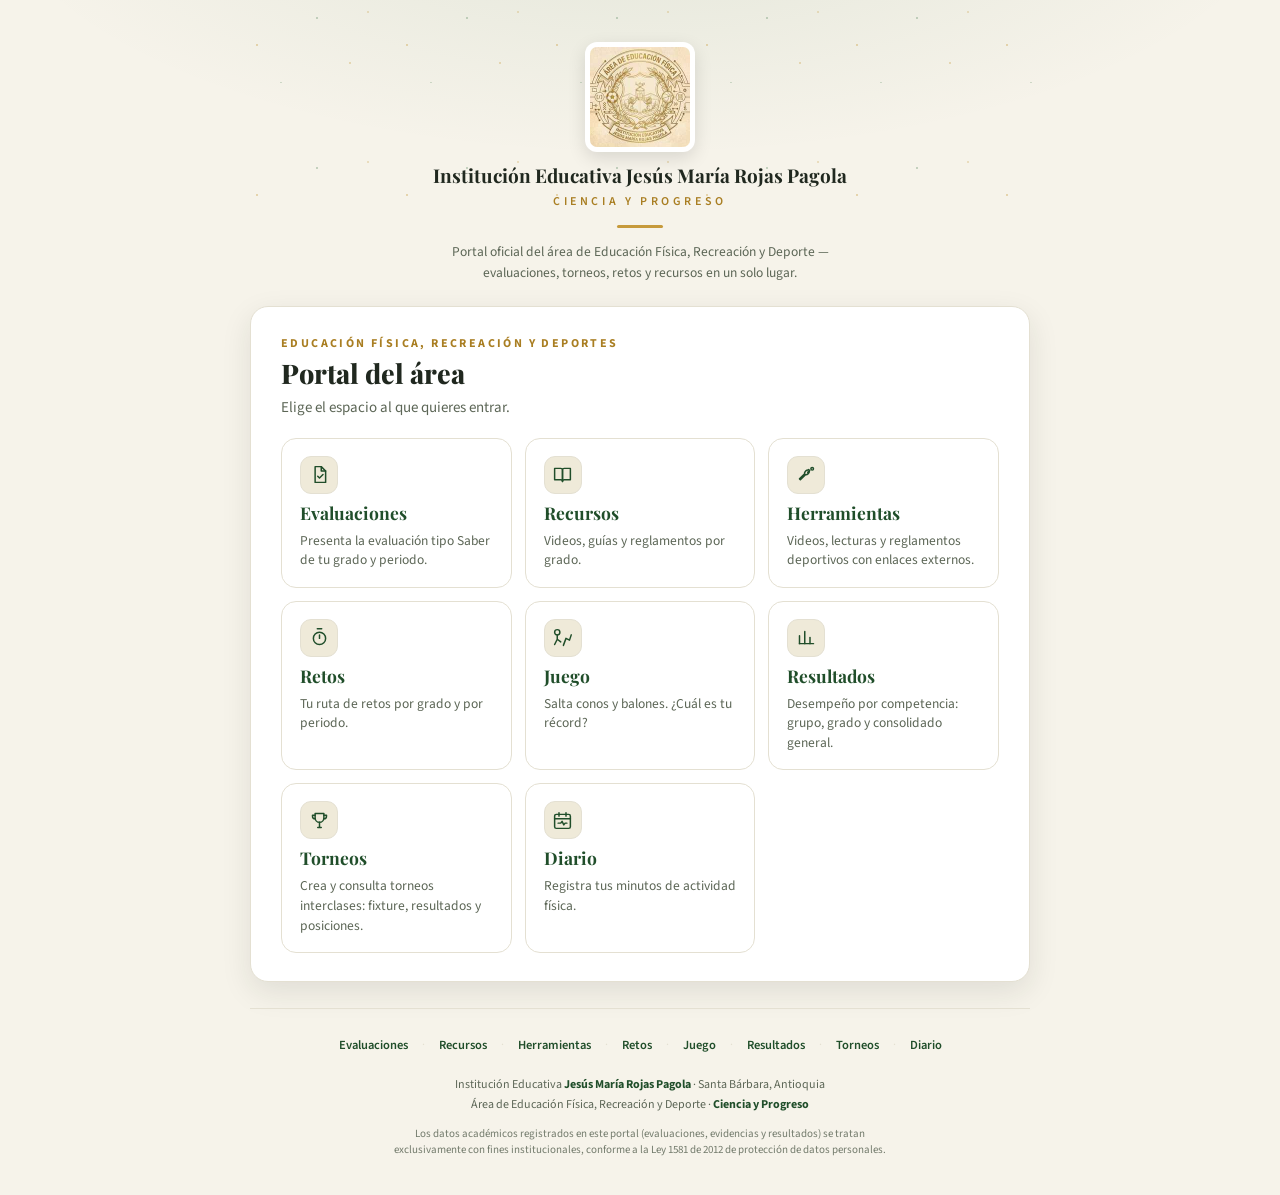
==== commit 54995718: "Add files via upload" ====
--- a/index.html
+++ b/index.html
@@ -47,7 +47,37 @@
 .pcard{padding:28px 30px}
 h1.big{font-family:var(--serif);font-weight:800;font-size:27px;margin-bottom:4px}
 .sub{color:var(--muted);font-size:15px;margin-bottom:18px}
+.hero-band{position:relative;padding-top:6px}
+.hero-band::before{content:"";position:absolute;inset:-36px -20px auto -20px;height:200px;
+  background:radial-gradient(2px 2px at 18% 30%, rgba(198,154,59,.35) 1px, transparent 0),
+             radial-gradient(2px 2px at 58% 12%, rgba(46,107,58,.25) 1px, transparent 0),
+             radial-gradient(2px 2px at 80% 42%, rgba(198,154,59,.3) 1px, transparent 0),
+             radial-gradient(2px 2px at 34% 55%, rgba(46,107,58,.2) 1px, transparent 0),
+             radial-gradient(2px 2px at 92% 8%, rgba(198,154,59,.25) 1px, transparent 0);
+  background-size:150px 150px; pointer-events:none; z-index:0}
+.brand{position:relative;z-index:1}
+.brand .tagline{margin-top:10px;font-size:13.5px;color:var(--muted);max-width:430px;margin-left:auto;margin-right:auto;line-height:1.55}
+.hero-divider{width:46px;height:3px;background:var(--gold);border-radius:2px;margin:14px auto}
+.foot-inst{max-width:780px;width:100%;margin:26px auto 0;padding-top:22px;border-top:1px solid var(--line)}
+.foot-links{display:flex;flex-wrap:wrap;justify-content:center;align-items:center;gap:2px 4px;margin-bottom:16px}
+.foot-links button{background:none;border:none;color:var(--green-d);font-size:12.5px;font-weight:600;padding:5px 10px;border-radius:999px;cursor:pointer;font-family:var(--sans)}
+.foot-links button:hover{background:var(--parch-2)}
+.foot-links .sep{color:var(--line);font-size:12px}
+.foot-inst-row{text-align:center;color:var(--muted);font-size:12px;line-height:1.7}
+.foot-inst-row b{color:var(--green-d)}
+.foot-legal{max-width:520px;margin:10px auto 0;text-align:center;color:var(--muted);font-size:11px;line-height:1.5;opacity:.85}
 .aviso{background:var(--parch);border:1px solid var(--line);border-left:4px solid var(--gold);border-radius:10px;padding:13px 15px;font-size:12.5px;color:var(--muted);margin-top:6px}
+.ae-crit{background:var(--white);border:1px solid var(--line);border-radius:14px;padding:16px 18px;margin-bottom:14px}
+.ae-crit h3{font-family:var(--serif);font-size:16px;color:var(--green-d);margin-bottom:3px}
+.ae-crit .ae-desc{font-size:12.5px;color:var(--muted);line-height:1.5;margin-bottom:14px}
+.ae-comp{margin-bottom:14px}
+.ae-comp:last-child{margin-bottom:0}
+.ae-comp-top{display:flex;justify-content:space-between;align-items:baseline;gap:10px;margin-bottom:6px}
+.ae-comp-txt{font-size:13px;color:var(--ink);font-weight:600;line-height:1.4}
+.ae-comp-val{font-family:var(--serif);font-weight:800;color:var(--gold-d);font-size:15px;white-space:nowrap}
+.ae-comp input[type=range]{width:100%;accent-color:var(--green)}
+.ae-avg{display:flex;justify-content:space-between;align-items:center;margin-top:14px;padding-top:12px;border-top:1px dashed var(--line);font-family:var(--serif);font-weight:700;color:var(--green-d);font-size:14px}
+.ae-avg b{font-size:17px;color:var(--gold-d)}
 .evwrap{margin-top:4px}
 .evform{background:var(--parch);border:1px dashed var(--line);border-radius:12px;padding:14px;margin-top:10px}
 .evok{margin-top:10px}
@@ -336,10 +366,14 @@
 <!-- ===== INICIO: menú del portal ===== -->
 <section id="s_inicio" class="stage">
   <div class="panel panel-wide">
-    <div class="brand">
-      <img class="crest" data-crest alt="Escudo I.E. Jesús María Rojas Pagola">
-      <div class="nm">Institución Educativa Jesús María Rojas Pagola</div>
-      <div class="mt">Ciencia y Progreso</div>
+    <div class="hero-band">
+      <div class="brand">
+        <img class="crest" data-crest alt="Escudo I.E. Jesús María Rojas Pagola">
+        <div class="nm">Institución Educativa Jesús María Rojas Pagola</div>
+        <div class="mt">Ciencia y Progreso</div>
+        <div class="hero-divider"></div>
+        <p class="tagline">Portal oficial del área de Educación Física, Recreación y Deporte — evaluaciones, torneos, retos y recursos en un solo lugar.</p>
+      </div>
     </div>
     <div class="card pcard">
       <div class="eyebrow">Educación Física, Recreación y Deportes</div>
@@ -347,6 +381,14 @@
       <p class="sub">Elige el espacio al que quieres entrar.</p>
       <div class="menu" id="menuInicio"></div>
       <div class="soon hidden" id="proximamente"></div>
+    </div>
+    <div class="foot-inst">
+      <div class="foot-links" id="footLinks"></div>
+      <div class="foot-inst-row">
+        Institución Educativa <b>Jesús María Rojas Pagola</b> · Santa Bárbara, Antioquia<br>
+        Área de Educación Física, Recreación y Deporte · <b>Ciencia y Progreso</b>
+      </div>
+      <div class="foot-legal">Los datos académicos registrados en este portal (evaluaciones, evidencias y resultados) se tratan exclusivamente con fines institucionales, conforme a la Ley 1581 de 2012 de protección de datos personales.</div>
     </div>
   </div>
 </section>
@@ -363,7 +405,9 @@
       <div class="eyebrow">Portal de evaluaciones</div>
       <h1 class="big">Evaluaciones tipo Saber</h1>
       <p class="sub">Selecciona tu grado, grupo y periodo para presentar la evaluación que te corresponde.</p>
-      <button class="btn btn-primary" style="width:100%" onclick="go('select')">Presentar una evaluación</button>
+      <button class="btn btn-primary" style="width:100%" onclick="irAEvaluacionFormal()">Presentar una evaluación</button>
+      <button class="btn-ghost" style="width:100%;margin-top:10px" onclick="irAQuiz()">Presentar un quiz</button>
+      <button class="btn-ghost" style="width:100%;margin-top:10px" onclick="irA('autoeval')">Hacer mi autoevaluación</button>
       <div class="aviso"><b>Tratamiento de datos.</b> Al presentar la evaluación se registran tu nombre y número de documento con fines exclusivamente académicos e institucionales, conforme a la Ley 1581 de 2012 (habeas data). El acceso a las respuestas es restringido a la institución.</div>
       <button class="btn-ghost" style="width:100%;margin-top:16px" onclick="irA('inicio')">← Volver al portal</button>
       <button class="btn-ghost" style="width:100%;margin-top:10px;font-size:12.5px" onclick="irAProfesor('evaluaciones')">¿Eres el profesor? Cargar una evaluación</button>
@@ -371,13 +415,30 @@
   </div>
 </section>
 
+<!-- ===== AUTOEVALUACIÓN ===== -->
+<section id="s_autoeval" class="hidden">
+  <div class="topbar"><div class="topbar-in">
+    <img data-crest alt="">
+    <div class="bn">Jesús María Rojas Pagola<small>Ciencia y Progreso</small></div>
+    <div class="spacer"></div>
+    <button class="btn-home" onclick="irA('evaluaciones')">Volver</button>
+  </div></div>
+  <div class="page">
+    <div class="eyebrow">Educación Física</div>
+    <h1 class="ptitle">Autoevaluación</h1>
+    <p class="psub">Califícate con honestidad en cada componente, de 3.0 a 5.0. Al final verás tu resultado promediado.</p>
+    <div id="body_autoeval"></div>
+  </div>
+  <div class="foot">Institución Educativa <b>Jesús María Rojas Pagola</b> · Santa Bárbara, Antioquia · <b>Ciencia y Progreso</b></div>
+</section>
+
 <!-- SELECT -->
 <section id="s_select" class="stage hidden">
   <div class="panel">
     <div class="brand"><img class="crest" data-crest alt=""><div class="mt">Ciencia y Progreso</div></div>
     <div class="card pcard">
       <div class="eyebrow">Paso 1 de 3</div>
-      <h1 class="big">Encuentra tu evaluación</h1>
+      <h1 class="big" id="selTitulo">Encuentra tu evaluación</h1>
       <p class="sub">Elige tu grado, grupo y periodo.</p>
       <div class="field"><label for="selGrado">Grado</label><select id="selGrado"></select></div>
       <div class="row2">
@@ -386,7 +447,7 @@
       </div>
       <div id="examPreview"></div>
       <div style="display:flex;gap:12px;margin-top:6px">
-        <button class="btn-ghost" onclick="go('home')">Volver</button>
+        <button class="btn-ghost" onclick="QUIZ_MODE=false;go('home')">Volver</button>
         <button class="btn btn-primary" style="flex:1" id="toIdentify" disabled onclick="go('identify')">Continuar</button>
       </div>
     </div>
@@ -1720,12 +1781,14 @@
   var errores=[];
   var texto=(textoOriginal||"").replace(/\r\n/g,"\n").replace(/\r/g,"\n");
 
-  var meta={ titulo:"", area:"Educación Física, Recreación y Deportes", tiempo:30, puntos:1, grado:"", grupos:[], periodo:"" };
+  var meta={ titulo:"", area:"Educación Física, Recreación y Deportes", tiempo:30, puntos:1, grado:"", grupos:[], periodo:"", modalidad:"Evaluación final" };
   function campo(re){ var m=texto.match(re); return m?m[1].trim():""; }
   meta.titulo = campo(/^T[IÍ]TULO\s*:\s*(.+)$/im);
   var areaCap = campo(/^[ÁA]REA\s*:\s*(.+)$/im); if(areaCap) meta.area=areaCap;
   var tiempoCap = campo(/^TIEMPO[^:\n]*:\s*(\d+)/im); if(tiempoCap) meta.tiempo=parseInt(tiempoCap,10);
   var puntosCap = campo(/^PUNTOS[^:\n]*:\s*(\d+)/im); if(puntosCap) meta.puntos=parseInt(puntosCap,10);
+  var modalidadCap = campo(/^MODALIDAD\s*:\s*(.+)$/im);
+  if(modalidadCap && /quiz/i.test(modalidadCap)) meta.modalidad="Quiz";
   meta.grado = evNormalizarGrado(campo(/^GRADO\s*:\s*(.+)$/im));
   meta.periodo = evNormalizarPeriodo(campo(/^PERIODO\s*:\s*(.+)$/im));
   var gruposCap = campo(/^GRUPOS?\s*:\s*(.+)$/im);
@@ -1900,7 +1963,8 @@
 function evActualizarExams(){
   var cargadas=evCargarGuardadas();
   var base=EXAMS_BASE.filter(function(b){
-    return !cargadas.some(function(c){ return c.grado===b.grado && c.periodo===b.periodo; });
+    var bMod=b.modalidad||"Evaluación final";
+    return !cargadas.some(function(c){ return c.grado===b.grado && c.periodo===b.periodo && (c.modalidad||"Evaluación final")===bMod; });
   });
   EXAMS = base.concat(cargadas);
   if(typeof initSelect==="function" && $("#selGrado")) initSelect();
@@ -1913,7 +1977,8 @@
 "TIEMPO: 30\n"+
 "GRADO: 8°\n"+
 "GRUPOS: 8-1, 8-2\n"+
-"PERIODO: Periodo 2\n\n"+
+"PERIODO: Periodo 2\n"+
+"MODALIDAD: Evaluación final\n\n"+
 "TEXTO 1: Origen del voleibol\n"+
 "El voleibol fue inventado en 1895 por William G. Morgan en Holyoke,\n"+
 "Massachusetts, como una alternativa menos física que el baloncesto.\n\n"+
@@ -1925,7 +1990,9 @@
 "CLAVE DE RESPUESTAS:\n1. B\n2. B\n\n"+
 "(La sección 'TEXTO N' es opcional: solo úsala si varias preguntas comparten\n"+
 "una misma lectura. 'Competencia:' también es opcional. La clave admite\n"+
-"'1. B', '1) B', '1-B' o el formato compacto '1B 2D 3A'.)";
+"'1. B', '1) B', '1-B' o el formato compacto '1B 2D 3A'. 'MODALIDAD:' también\n"+
+"es opcional — escribe 'MODALIDAD: Quiz' si es un quiz corto del periodo y no\n"+
+"la evaluación final; si no la escribes, se guarda como evaluación final.)";
 
 function renderCargar(contenedor){
   if(contenedor) evMontaje=contenedor;
@@ -1953,7 +2020,7 @@
   } else {
     cargadas.forEach(function(ex){
       h+='<div class="ev-list-item"><div><b>'+esc(ex.titulo)+'</b><div class="tz-detalle">'+esc(ex.grado)+' · '+esc(ex.periodo)+
-        ' · '+ex.preguntas.length+' preguntas · Grupos: '+esc(ex.grupos.join(", "))+'</div></div>'+
+        ' · '+esc(ex.modalidad||"Evaluación final")+' · '+ex.preguntas.length+' preguntas · Grupos: '+esc(ex.grupos.join(", "))+'</div></div>'+
         '<button class="btn-sm btn-sm-bad" onclick="evEliminar(\''+ex.id+'\')">Eliminar</button></div>';
     });
   }
@@ -1980,7 +2047,7 @@
       r.errores.map(function(e){return '<li>'+esc(e)+'</li>';}).join("")+'</ul></div>';
   } else {
     h+='<div class="ev-okbox">Todo en orden: <b>'+r.preguntas.length+' preguntas</b> · '+r.textos.length+' texto(s) de lectura · '+
-      esc(r.meta.grado)+' · '+esc(r.meta.periodo)+' · Grupos: '+esc(r.meta.grupos.join(", "))+'</div>'+
+      esc(r.meta.grado)+' · '+esc(r.meta.periodo)+' · '+esc(r.meta.modalidad)+' · Grupos: '+esc(r.meta.grupos.join(", "))+'</div>'+
       '<div style="display:flex;gap:10px;margin:10px 0 16px">'+
       '<button class="btn btn-primary" style="flex:1" onclick="evGuardarEvaluacion()">Guardar esta evaluación</button></div>';
   }
@@ -2000,12 +2067,13 @@
   var examen={
     id: "custom_"+r.meta.grado.replace(/[^0-9A-Za-z]/g,"")+"_"+r.meta.periodo.replace(/[^0-9A-Za-z]/g,"")+"_"+Date.now(),
     grado:r.meta.grado, grupos:r.meta.grupos, periodo:r.meta.periodo, titulo:r.meta.titulo, area:r.meta.area,
+    modalidad:r.meta.modalidad||"Evaluación final",
     timeLimitMin:r.meta.tiempo||30, puntosPorPregunta:r.meta.puntos||1,
     textos:r.textos.map(function(t){ return { id:t.id, titulo:t.titulo, instruccion:"", cuerpo:t.cuerpo }; }),
     preguntas:r.preguntas.map(function(q){ return { n:q.n, seccion:q.seccion, competencia:q.competencia, enunciado:q.enunciado, opciones:q.opciones, clave:q.clave }; })
   };
   var lista=evCargarGuardadas();
-  lista=lista.filter(function(e){ return !(e.grado===examen.grado && e.periodo===examen.periodo); });
+  lista=lista.filter(function(e){ return !(e.grado===examen.grado && e.periodo===examen.periodo && (e.modalidad||"Evaluación final")===examen.modalidad); });
   lista.push(examen);
   evGuardarLista(lista);
   evActualizarExams();
@@ -2024,23 +2092,36 @@
 /* ====== STATE ====== */
 var sel={grado:null,grupo:null,periodo:null}, exam=null, seq=[], idx=0, answers=[], student={nombre:"",documento:""};
 var secondsLeft=0, timerId=null, startedAt=null, submitted=false;
-var SCREENS=["inicio","home","select","identify","instructions","exam","results","recursos","herramientas","retos","juego","resultados","torneos","diario","profesor"];
-var RUTAS={inicio:"inicio",evaluaciones:"home",recursos:"recursos",herramientas:"herramientas",retos:"retos",juego:"juego",resultados:"resultados",torneos:"torneos",diario:"diario",profesor:"profesor"};
+var SCREENS=["inicio","home","select","identify","instructions","exam","results","recursos","herramientas","retos","juego","resultados","torneos","diario","profesor","autoeval"];
+var RUTAS={inicio:"inicio",evaluaciones:"home",recursos:"recursos",herramientas:"herramientas",retos:"retos",juego:"juego",resultados:"resultados",torneos:"torneos",diario:"diario",profesor:"profesor",autoeval:"autoeval"};
 var $=function(s){return document.querySelector(s)};
 function el(t,c){var e=document.createElement(t);if(c)e.className=c;return e}
 function go(name){SCREENS.forEach(function(s){$("#s_"+s).classList.toggle("hidden",s!==name)});window.scrollTo(0,0)}
 
 /* ====== SELECT ====== */
 function uniq(a){return a.filter(function(v,i){return a.indexOf(v)===i})}
+var QUIZ_MODE=false;  // true = navegando la lista de quices, no las evaluaciones finales
+function examsDisponibles(){
+  var modalidadObjetivo=QUIZ_MODE?"Quiz":"Evaluación final";
+  return EXAMS.filter(function(e){ return (e.modalidad||"Evaluación final")===modalidadObjetivo; });
+}
 function initSelect(){
-  var grados=uniq(EXAMS.map(function(e){return e.grado}));
-  var g=$("#selGrado"); g.innerHTML='<option value="">Selecciona…</option>'+grados.map(function(x){return '<option>'+x+'</option>'}).join("");
+  var pool=examsDisponibles();
+  var t=$("#selTitulo"); if(t) t.textContent=QUIZ_MODE?"Encuentra tu quiz":"Encuentra tu evaluación";
+  var grados=uniq(pool.map(function(e){return e.grado}));
+  var g=$("#selGrado");
+  if(!grados.length){
+    g.innerHTML='<option value="">Ninguno disponible todavía</option>';
+    $("#examPreview").innerHTML='<p class="tz-detalle">'+(QUIZ_MODE?"Todavía no hay quices cargados.":"Todavía no hay evaluaciones cargadas.")+'</p>';
+    return;
+  }
+  g.innerHTML='<option value="">Selecciona…</option>'+grados.map(function(x){return '<option>'+x+'</option>'}).join("");
   g.onchange=function(){ sel.grado=g.value; fillGrupos(); };
   $("#selGrupo").onchange=function(){ sel.grupo=$("#selGrupo").value; resolveExam(); };
   $("#selPeriodo").onchange=function(){ sel.periodo=$("#selPeriodo").value; resolveExam(); };
 }
 function fillGrupos(){
-  var ex=EXAMS.filter(function(e){return e.grado===sel.grado});
+  var ex=examsDisponibles().filter(function(e){return e.grado===sel.grado});
   var grupos=uniq([].concat.apply([],ex.map(function(e){return e.grupos})));
   var periodos=["Periodo 1","Periodo 2","Periodo 3"];  // la JMRP maneja 3 periodos
   var gg=$("#selGrupo"); gg.innerHTML='<option value="">Selecciona…</option>'+grupos.map(function(x){return '<option>'+x+'</option>'}).join("");
@@ -2050,7 +2131,7 @@
 function resolveExam(){
   exam=null;
   if(sel.grado&&sel.grupo&&sel.periodo){
-    exam=EXAMS.find(function(e){return e.grado===sel.grado&&e.grupos.indexOf(sel.grupo)>=0&&e.periodo===sel.periodo})||null;
+    exam=examsDisponibles().find(function(e){return e.grado===sel.grado&&e.grupos.indexOf(sel.grupo)>=0&&e.periodo===sel.periodo})||null;
   }
   var pv=$("#examPreview");
   if(exam){
@@ -2177,7 +2258,7 @@
     respuestas.push({n:q.n,elegida:ch,correcta:q.clave,ok:ok,competencia:q.competencia}); });
   var g=grade(correct,total);
   lastResult={ timestamp:new Date().toISOString(), grado:exam.grado, grupo:sel.grupo, periodo:exam.periodo,
-    examId:exam.id, nombre:student.nombre, documento:student.documento,
+    examId:exam.id, nombre:student.nombre, documento:student.documento, modalidad:exam.modalidad||"Evaluación final",
     aciertos:correct, total:total, puntaje100:g.puntaje100, nota:g.nota, notaExacta:g.notaExacta, nivel:g.nivel, tiempoSeg:used,
     porCompetencia:Object.keys(comp).reduce(function(o,k){o[k]=comp[k].ok+"/"+comp[k].tot;return o},{}), respuestas:respuestas };
   showResults(g,correct,total,used,comp,auto); sendResult(lastResult);
@@ -2260,6 +2341,7 @@
   if(h==="torneos")  { renderTorneos(); tzSincronizar(); }
   if(h==="diario")   renderDiario();
   if(h==="profesor") renderProfesor();
+  if(h==="autoeval") renderAutoeval();
   if(h==="inicio")   renderMenu();
   go(RUTAS[h]);
 }
@@ -2294,6 +2376,14 @@
   var p=$("#proximamente");
   if(ocultas.length){ p.classList.remove("hidden"); p.innerHTML='<b>Próximamente</b>'+ocultas.join(" · "); }
   else p.classList.add("hidden");
+  pintarFootLinks(claves);
+}
+function pintarFootLinks(claves){
+  var fl=$("#footLinks"); if(!fl) return;
+  var visibles=claves.filter(function(k){ return SECCIONES[k].visible; });
+  fl.innerHTML=visibles.map(function(k,i){
+    return (i>0?'<span class="sep">·</span>':"")+'<button type="button" onclick="irA(\''+k+'\')">'+esc(SECCIONES[k].titulo)+'</button>';
+  }).join("");
 }
 
 /* ====== UTILIDADES DE LAS SECCIONES ====== */
@@ -2654,6 +2744,128 @@
     img.src=fr.result;
   };
   fr.readAsDataURL(file);
+}
+
+/* ====== AUTOEVALUACIÓN ======
+   Formulario de autoevaluación del estudiante: 4 criterios, cada uno con
+   4 componentes calificados de 3.0 a 5.0. Se guarda en la pestaña
+   "Autoevaluaciones" del MISMO documento de Evaluaciones (reutiliza
+   CONFIG.ENDPOINT — no necesita un backend aparte).                      */
+var AUTOEVAL_CRITERIOS=[
+  { id:"resp", titulo:"Responsabilidad",
+    desc:"Entrega de tareas y actividades a tiempo y sin demoras; llegadas a clase a tiempo y sin llamados de atención por llegadas tarde.",
+    componentes:[
+      {id:"r1", texto:"Entrego las tareas y actividades dentro del plazo establecido."},
+      {id:"r2", texto:"Llego puntual al inicio de la clase."},
+      {id:"r3", texto:"No he tenido llamados de atención por llegar tarde."},
+      {id:"r4", texto:"Cumplo los compromisos que adquiero durante la clase."}
+    ]},
+  { id:"act", titulo:"Actitud en clase",
+    desc:"Participación activa en clase, tanto en actividades libres como en actividades dirigidas.",
+    componentes:[
+      {id:"a1", texto:"Participo activamente en las actividades dirigidas por el docente."},
+      {id:"a2", texto:"Participo activamente en las actividades libres."},
+      {id:"a3", texto:"Muestro disposición e interés durante la clase."},
+      {id:"a4", texto:"Respeto a mis compañeros y al docente durante las actividades."}
+    ]},
+  { id:"rend", titulo:"Rendimiento académico",
+    desc:"Cómo asumí los retos académicos y los resultados prácticos y teóricos que se presentaron.",
+    componentes:[
+      {id:"n1", texto:"Asumo con buena actitud los retos y actividades académicas propuestas."},
+      {id:"n2", texto:"Mis resultados en las actividades prácticas son satisfactorios."},
+      {id:"n3", texto:"Mis resultados en las actividades teóricas (evaluaciones y trabajos) son satisfactorios."},
+      {id:"n4", texto:"He mostrado mejora y avance durante el periodo."}
+    ]},
+  { id:"disc", titulo:"Disciplina",
+    desc:"Llamados de atención, anotaciones y procesos disciplinarios de la clase de Educación Física.",
+    componentes:[
+      {id:"d1", texto:"No he tenido llamados de atención durante la clase."},
+      {id:"d2", texto:"No tengo anotaciones en el observador o seguimiento del área."},
+      {id:"d3", texto:"Cumplo las normas y acuerdos de la clase."},
+      {id:"d4", texto:"No he tenido procesos disciplinarios relacionados con la clase."}
+    ]}
+];
+function renderAutoeval(){
+  var b=$("#body_autoeval");
+  b.innerHTML=
+    '<div class="card pcard" style="margin-bottom:16px">'+
+      '<div class="field"><label for="aeNombre">Nombre completo</label>'+
+        '<input id="aeNombre" type="text" placeholder="Nombre y apellidos"></div>'+
+      '<div class="field"><label for="aeDocumento">Número de documento</label>'+
+        '<input id="aeDocumento" type="text" placeholder="Número de documento" inputmode="numeric"></div>'+
+      '<div class="field"><label for="aeGrado">Grado</label><select id="aeGrado" onchange="aeActualizarGrupos()">'+
+        '<option value="">Selecciona…</option>'+
+        ["6.°","7.°","8.°","9.°","10.°","11.°"].map(function(g){return '<option>'+g+'</option>';}).join("")+
+      '</select></div>'+
+      '<div class="field"><label for="aeGrupo">Grupo</label><select id="aeGrupo">'+
+        '<option value="">Selecciona un grado primero…</option></select></div>'+
+      '<div class="field"><label for="aePeriodo">Periodo</label><select id="aePeriodo">'+
+        '<option value="">Selecciona…</option><option>Periodo 1</option><option>Periodo 2</option><option>Periodo 3</option>'+
+      '</select></div>'+
+    '</div>'+
+    AUTOEVAL_CRITERIOS.map(function(c){
+      return '<div class="ae-crit"><h3>'+esc(c.titulo)+'</h3><p class="ae-desc">'+esc(c.desc)+'</p>'+
+        c.componentes.map(function(comp){
+          var vid="ae_"+comp.id;
+          return '<div class="ae-comp"><div class="ae-comp-top"><span class="ae-comp-txt">'+esc(comp.texto)+'</span>'+
+            '<span class="ae-comp-val" id="'+vid+'_val">4.0</span></div>'+
+            '<input type="range" id="'+vid+'" min="3.0" max="5.0" step="0.1" value="4.0" '+
+            'oninput="$(\'#'+vid+'_val\').textContent=parseFloat(this.value).toFixed(1)"></div>';
+        }).join("")+
+      '</div>';
+    }).join("")+
+    '<div class="err" id="aeErr"></div>'+
+    '<button class="btn btn-primary" style="width:100%" onclick="aeEnviar()">Guardar mi autoevaluación</button>'+
+    '<div id="aeResultado"></div>';
+}
+
+function aeCalcular(){
+  var porCriterio={}, sumaTotal=0, nComp=0;
+  AUTOEVAL_CRITERIOS.forEach(function(c){
+    var suma=0;
+    c.componentes.forEach(function(comp){
+      var v=parseFloat($("#ae_"+comp.id).value)||3.0;
+      suma+=v; sumaTotal+=v; nComp++;
+    });
+    porCriterio[c.titulo]=Math.round((suma/c.componentes.length)*10)/10;
+  });
+  return { porCriterio:porCriterio, promedioFinal:Math.round((sumaTotal/nComp)*10)/10 };
+}
+
+function aeEnviar(){
+  var nombre=($("#aeNombre").value||"").trim();
+  var documento=($("#aeDocumento").value||"").trim();
+  var grado=$("#aeGrado").value, grupo=($("#aeGrupo").value||"").trim(), periodo=$("#aePeriodo").value;
+  if(!nombre||!documento||!grado||!grupo||!periodo){
+    $("#aeErr").textContent="Completa tu nombre, documento, grado, grupo y periodo antes de guardar.";
+    return;
+  }
+  $("#aeErr").textContent="";
+  var r=aeCalcular();
+  var payload={ tipo:"autoeval", timestamp:new Date().toISOString(), nombre:nombre, documento:documento,
+    grado:grado, grupo:grupo, periodo:periodo, porCriterio:r.porCriterio, promedioFinal:r.promedioFinal };
+  if(CONFIG.ENDPOINT){
+    try{ fetch(CONFIG.ENDPOINT,{method:"POST",mode:"no-cors",
+      headers:{"Content-Type":"text/plain;charset=utf-8"}, body:JSON.stringify(payload)}); }catch(e){}
+  }
+  var comps=Object.keys(r.porCriterio);
+  $("#aeResultado").innerHTML=
+    '<div class="gsec" style="margin-top:18px"><div class="gt"><span>Tu resultado</span></div>'+
+    '<div class="comps">'+comps.map(function(k){
+      var pc=Math.round((r.porCriterio[k]-3.0)/2.0*100);
+      return '<div class="comp"><div class="top"><span>'+esc(k)+'</span><span>'+r.porCriterio[k].toFixed(1)+'</span></div>'+
+             '<div class="track"><div class="fill" style="width:'+Math.max(4,pc)+'%"></div></div></div>';
+    }).join("")+'</div>'+
+    '<div class="ae-avg">Promedio final <b>'+r.promedioFinal.toFixed(1)+' / 5.0</b></div></div>';
+  $("#aeResultado").scrollIntoView({behavior:"smooth",block:"start"});
+}
+
+function irAQuiz(){ QUIZ_MODE=true; go("select"); initSelect(); }
+function irAEvaluacionFormal(){ QUIZ_MODE=false; go("select"); initSelect(); }
+function gruposDe(grado){ if(!grado) return []; var n=grado.replace(".°",""); return [n+"-1",n+"-2"]; }
+function aeActualizarGrupos(){
+  var g=$("#aeGrado").value, gr=$("#aeGrupo");
+  gr.innerHTML='<option value="">Selecciona…</option>'+gruposDe(g).map(function(x){return '<option>'+x+'</option>';}).join("");
 }
 
 /* ====== JUEGO: "Corre y salta" ======
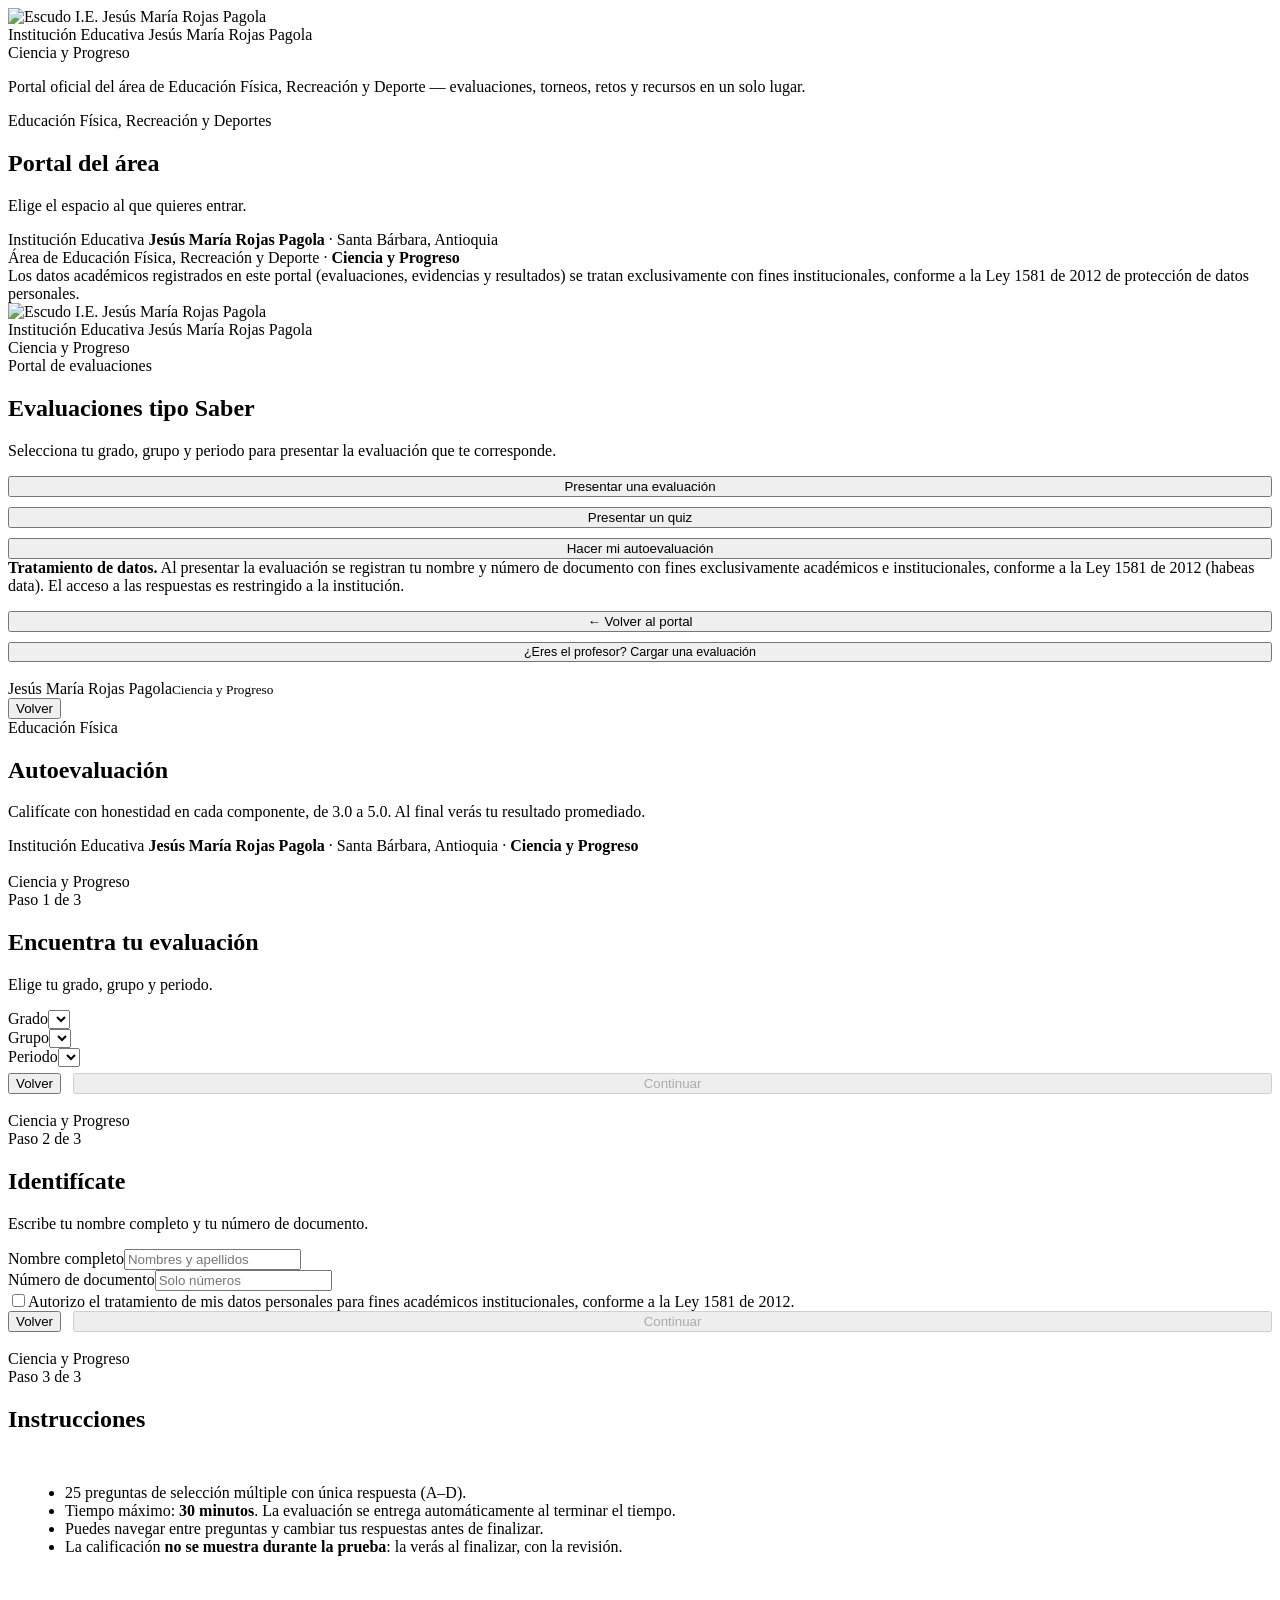
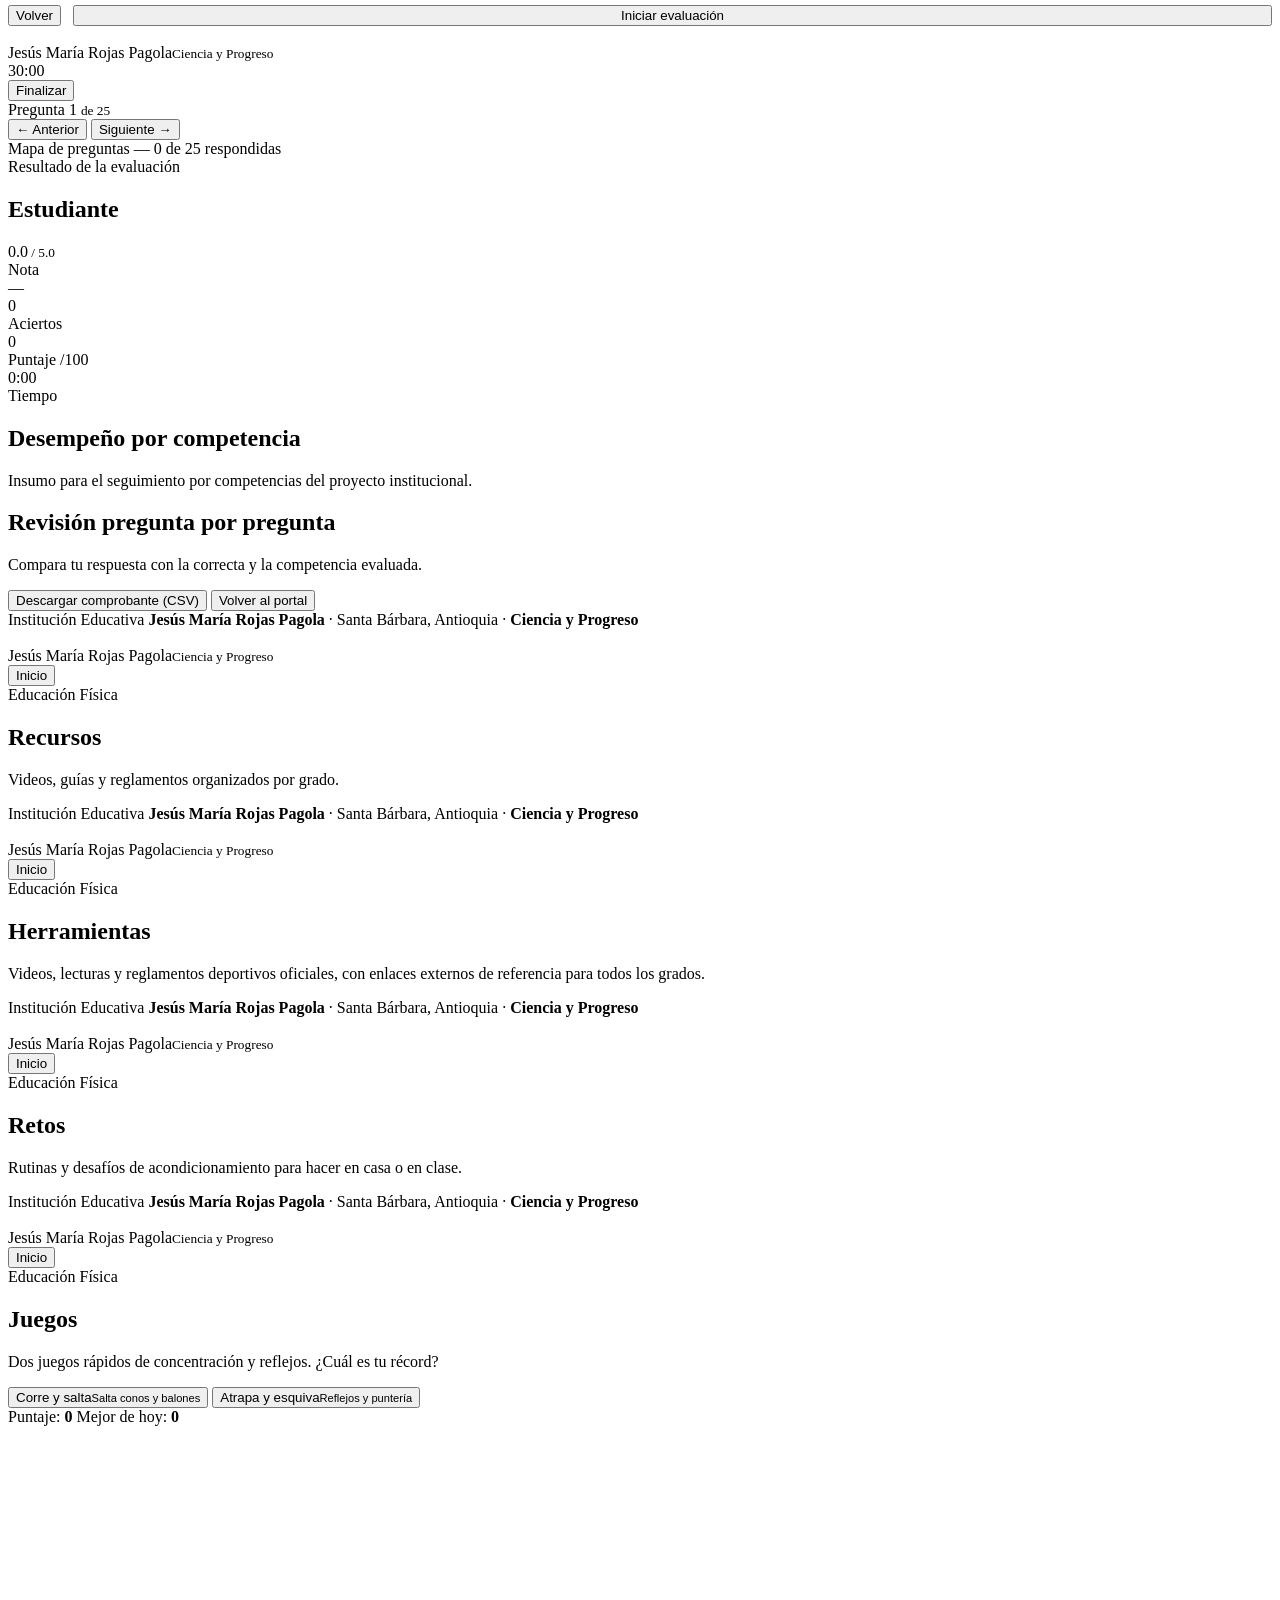
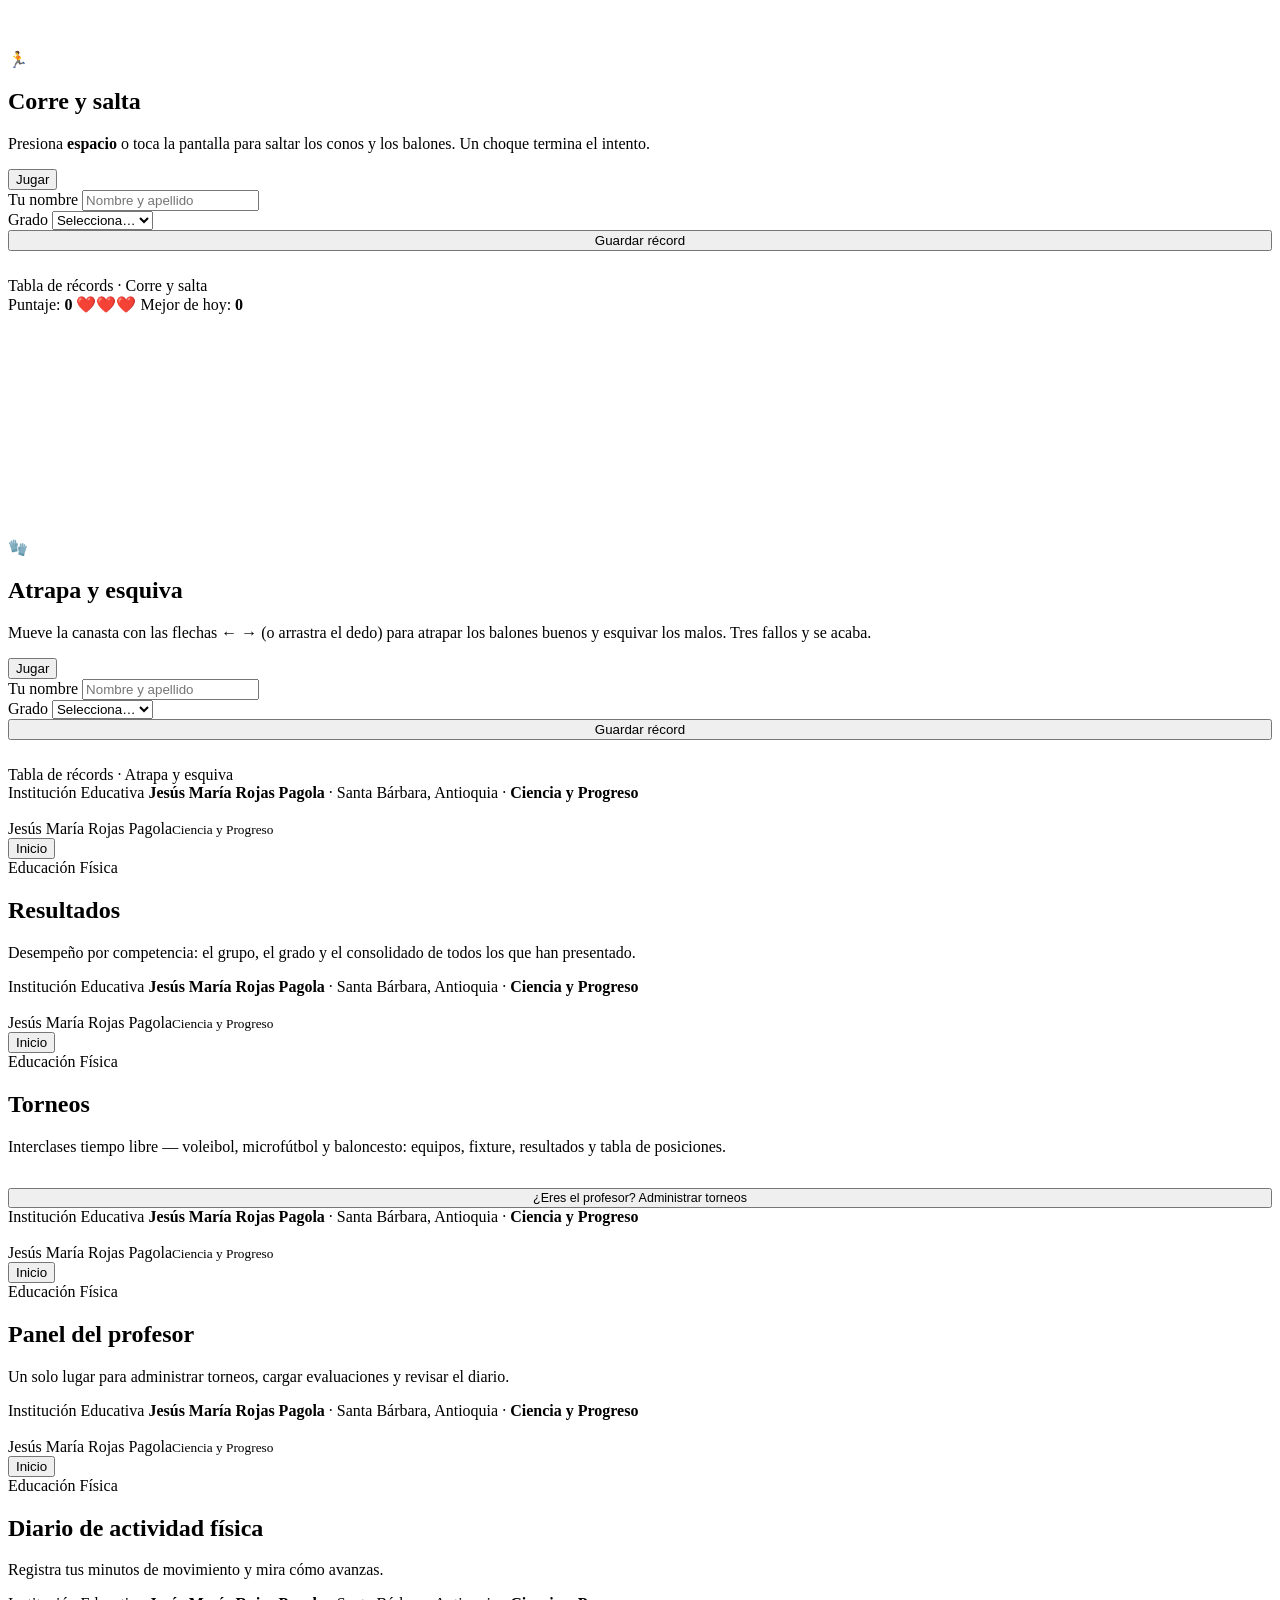
==== commit 5a0b48d4: "Add files via upload" ====
--- a/index.html
+++ b/index.html
@@ -8,358 +8,7 @@
 <link rel="preconnect" href="https://fonts.googleapis.com">
 <link rel="preconnect" href="https://fonts.gstatic.com" crossorigin>
 <link href="https://fonts.googleapis.com/css2?family=Playfair+Display:wght@600;700;800&family=Source+Sans+3:wght@400;500;600;700&display=swap" rel="stylesheet">
-<style>
-:root{
-  --green:#2E6B3A; --green-d:#204E2A; --green-l:#3C8049;
-  --gold:#C69A3B; --gold-d:#A97E22; --gold-soft:#E7D6A6;
-  --blue:#3E86AE; --ink:#20281F; --muted:#5C6656; --line:#E4E0D2;
-  --parch:#F6F3EA; --parch-2:#EFEAD9; --white:#FFFFFF;
-  --bad:#B4562F; --shadow:0 10px 30px rgba(32,40,31,.10);
-  --serif:'Playfair Display',Georgia,serif; --sans:'Source Sans 3',system-ui,-apple-system,Segoe UI,Roboto,sans-serif;
-}
-*{box-sizing:border-box;margin:0;padding:0}
-body{font-family:var(--sans);color:var(--ink);background:var(--parch);line-height:1.5;-webkit-font-smoothing:antialiased}
-.hidden{display:none!important}
-button{font-family:var(--sans);cursor:pointer;border:none}
-.wrap{max-width:1120px;margin:0 auto;padding:0 20px}
-.eyebrow{font-size:12px;letter-spacing:.2em;text-transform:uppercase;font-weight:700;color:var(--gold-d)}
-.card{background:var(--white);border:1px solid var(--line);border-radius:18px;box-shadow:var(--shadow)}
-.btn{display:inline-flex;align-items:center;justify-content:center;gap:9px;font-weight:700;font-size:16px;border-radius:11px;padding:14px 22px;transition:transform .12s,box-shadow .12s,background .15s}
-.btn-primary{background:linear-gradient(160deg,var(--green-l),var(--green));color:#fff;box-shadow:0 8px 20px rgba(46,107,58,.28)}
-.btn-primary:hover{transform:translateY(-1px)}
-.btn-primary:disabled{opacity:.45;cursor:not-allowed;transform:none;box-shadow:none}
-.btn-ghost{background:var(--white);border:1.5px solid var(--line);color:var(--ink);font-weight:700;padding:12px 20px;border-radius:11px}
-.btn-ghost:hover{border-color:var(--green)}
-.btn-gold{background:linear-gradient(160deg,var(--gold),var(--gold-d));color:#3a2c07;font-weight:700;padding:13px 22px;border-radius:11px}
-label{display:block;font-size:12.5px;font-weight:700;color:var(--muted);margin-bottom:6px;text-transform:uppercase;letter-spacing:.05em}
-input[type=text],select{width:100%;font-family:var(--sans);font-size:16px;padding:12px 14px;border:1.5px solid var(--line);border-radius:10px;background:var(--white);color:var(--ink)}
-input:focus,select:focus{outline:none;border-color:var(--green);box-shadow:0 0 0 3px rgba(46,107,58,.14)}
-.field{margin-bottom:16px}
-
-/* Center layout for setup screens */
-.stage{min-height:100vh;display:flex;align-items:center;justify-content:center;padding:36px 20px;
-  background:radial-gradient(1100px 460px at 50% -10%, rgba(46,107,58,.10), transparent 60%), var(--parch)}
-.panel{max-width:640px;width:100%}
-.brand{text-align:center;margin-bottom:22px}
-.crest{width:110px;height:auto;border-radius:12px;background:#fff;padding:5px;box-shadow:0 6px 18px rgba(0,0,0,.12);margin:0 auto 12px;display:block}
-.brand .nm{font-family:var(--serif);font-weight:700;font-size:19px;line-height:1.25}
-.brand .mt{margin-top:5px;font-size:12px;letter-spacing:.3em;text-transform:uppercase;color:var(--gold-d);font-weight:600}
-.pcard{padding:28px 30px}
-h1.big{font-family:var(--serif);font-weight:800;font-size:27px;margin-bottom:4px}
-.sub{color:var(--muted);font-size:15px;margin-bottom:18px}
-.hero-band{position:relative;padding-top:6px}
-.hero-band::before{content:"";position:absolute;inset:-36px -20px auto -20px;height:200px;
-  background:radial-gradient(2px 2px at 18% 30%, rgba(198,154,59,.35) 1px, transparent 0),
-             radial-gradient(2px 2px at 58% 12%, rgba(46,107,58,.25) 1px, transparent 0),
-             radial-gradient(2px 2px at 80% 42%, rgba(198,154,59,.3) 1px, transparent 0),
-             radial-gradient(2px 2px at 34% 55%, rgba(46,107,58,.2) 1px, transparent 0),
-             radial-gradient(2px 2px at 92% 8%, rgba(198,154,59,.25) 1px, transparent 0);
-  background-size:150px 150px; pointer-events:none; z-index:0}
-.brand{position:relative;z-index:1}
-.brand .tagline{margin-top:10px;font-size:13.5px;color:var(--muted);max-width:430px;margin-left:auto;margin-right:auto;line-height:1.55}
-.hero-divider{width:46px;height:3px;background:var(--gold);border-radius:2px;margin:14px auto}
-.foot-inst{max-width:780px;width:100%;margin:26px auto 0;padding-top:22px;border-top:1px solid var(--line)}
-.foot-links{display:flex;flex-wrap:wrap;justify-content:center;align-items:center;gap:2px 4px;margin-bottom:16px}
-.foot-links button{background:none;border:none;color:var(--green-d);font-size:12.5px;font-weight:600;padding:5px 10px;border-radius:999px;cursor:pointer;font-family:var(--sans)}
-.foot-links button:hover{background:var(--parch-2)}
-.foot-links .sep{color:var(--line);font-size:12px}
-.foot-inst-row{text-align:center;color:var(--muted);font-size:12px;line-height:1.7}
-.foot-inst-row b{color:var(--green-d)}
-.foot-legal{max-width:520px;margin:10px auto 0;text-align:center;color:var(--muted);font-size:11px;line-height:1.5;opacity:.85}
-.aviso{background:var(--parch);border:1px solid var(--line);border-left:4px solid var(--gold);border-radius:10px;padding:13px 15px;font-size:12.5px;color:var(--muted);margin-top:6px}
-.ae-crit{background:var(--white);border:1px solid var(--line);border-radius:14px;padding:16px 18px;margin-bottom:14px}
-.ae-crit h3{font-family:var(--serif);font-size:16px;color:var(--green-d);margin-bottom:3px}
-.ae-crit .ae-desc{font-size:12.5px;color:var(--muted);line-height:1.5;margin-bottom:14px}
-.ae-comp{margin-bottom:14px}
-.ae-comp:last-child{margin-bottom:0}
-.ae-comp-top{display:flex;justify-content:space-between;align-items:baseline;gap:10px;margin-bottom:6px}
-.ae-comp-txt{font-size:13px;color:var(--ink);font-weight:600;line-height:1.4}
-.ae-comp-val{font-family:var(--serif);font-weight:800;color:var(--gold-d);font-size:15px;white-space:nowrap}
-.ae-comp input[type=range]{width:100%;accent-color:var(--green)}
-.ae-avg{display:flex;justify-content:space-between;align-items:center;margin-top:14px;padding-top:12px;border-top:1px dashed var(--line);font-family:var(--serif);font-weight:700;color:var(--green-d);font-size:14px}
-.ae-avg b{font-size:17px;color:var(--gold-d)}
-.evwrap{margin-top:4px}
-.evform{background:var(--parch);border:1px dashed var(--line);border-radius:12px;padding:14px;margin-top:10px}
-.evok{margin-top:10px}
-.examcard{background:var(--parch);border:1px solid var(--line);border-radius:12px;padding:16px 18px;margin:6px 0 18px}
-.examcard .t{font-family:var(--serif);font-weight:700;font-size:17px;color:var(--green-d)}
-.examcard .meta{display:flex;flex-wrap:wrap;gap:8px;margin-top:10px}
-.pill{background:#fff;border:1px solid var(--line);border-radius:999px;padding:5px 12px;font-size:12.5px;font-weight:600;color:var(--green-d)}
-.row2{display:grid;grid-template-columns:1fr 1fr;gap:14px}
-.check{display:flex;gap:10px;align-items:flex-start;margin:14px 0 18px;font-size:13.5px;color:var(--ink)}
-.check input{width:18px;height:18px;margin-top:2px;flex:none}
-.err{color:var(--bad);font-size:12.5px;margin-top:4px;min-height:16px}
-.instr ul{list-style:none;display:grid;gap:8px;margin-top:10px}
-.instr li{display:flex;gap:9px;font-size:14.5px}
-.instr li::before{content:"◆";color:var(--green-l);font-size:10px;line-height:1.6}
-
-/* EXAM */
-.topbar{position:sticky;top:0;z-index:20;background:var(--green);color:#fff;box-shadow:0 2px 14px rgba(32,40,31,.18)}
-.topbar-in{display:flex;align-items:center;gap:14px;padding:10px 20px;max-width:1120px;margin:0 auto}
-.topbar img{width:36px;height:auto;background:#fff;border-radius:8px;padding:3px}
-.bn{font-family:var(--serif);font-weight:700;font-size:13.5px;line-height:1.1}
-.bn small{display:block;font-family:var(--sans);font-weight:600;font-size:10px;letter-spacing:.16em;color:var(--gold-soft);text-transform:uppercase}
-.spacer{flex:1}
-.timer{display:inline-flex;align-items:center;gap:8px;background:rgba(255,255,255,.12);border:1px solid rgba(255,255,255,.25);padding:7px 14px;border-radius:999px;font-weight:700;font-variant-numeric:tabular-nums;font-size:16px}
-.timer .dot{width:8px;height:8px;border-radius:50%;background:var(--gold-soft)}
-.timer.warn{background:rgba(198,154,59,.28)} .timer.warn .dot{animation:pulse 1s infinite}
-.timer.danger{background:rgba(180,86,47,.35)} .timer.danger .dot{background:#FFD9C6;animation:pulse .7s infinite}
-@keyframes pulse{50%{opacity:.35}}
-.btn-finish{background:var(--gold);color:#3a2c07;font-weight:700;padding:8px 15px;border-radius:9px;font-size:14px}
-.progress{height:6px;background:var(--parch-2)} .progress .bar{height:100%;background:linear-gradient(90deg,var(--gold),var(--green-l));width:0;transition:width .3s}
-.exam-grid{display:grid;grid-template-columns:minmax(0,.9fr) minmax(0,1.1fr);gap:26px;padding:24px 20px 40px;max-width:1120px;margin:0 auto;align-items:start}
-.reading{background:#fff;border:1px solid var(--line);border-radius:14px;box-shadow:var(--shadow);padding:20px 22px;position:sticky;top:74px;max-height:calc(100vh - 96px);overflow:auto}
-.reading .rlabel{font-size:11px;letter-spacing:.16em;text-transform:uppercase;font-weight:700;color:var(--gold-d)}
-.reading h2{font-family:var(--serif);font-size:18px;font-weight:700;color:var(--green-d);margin:5px 0 3px}
-.reading .rinstr{font-size:12px;color:var(--muted);font-style:italic;margin-bottom:11px;padding-bottom:11px;border-bottom:1px dashed var(--line)}
-.reading p.body{font-size:14.5px;line-height:1.65;color:#2c352b;text-align:justify}
-.reading .rblock+.rblock{margin-top:15px;padding-top:15px;border-top:1px solid var(--line)}
-.qcount{font-family:var(--serif);font-weight:800;font-size:21px;color:var(--green);margin-bottom:12px}
-.qcount small{font-family:var(--sans);font-weight:600;font-size:13px;color:var(--muted)}
-.qstem{font-size:17px;line-height:1.5;font-weight:600;margin-bottom:16px}
-.options{display:grid;gap:10px}
-.opt{display:flex;gap:12px;align-items:flex-start;background:#fff;border:1.5px solid var(--line);border-radius:12px;padding:13px 15px;cursor:pointer;transition:.12s}
-.opt:hover{border-color:var(--green-l);background:#FbFcF9}
-.opt .k{flex:none;width:29px;height:29px;border-radius:8px;background:var(--parch-2);color:var(--green-d);font-weight:800;display:grid;place-items:center;font-size:14px;border:1px solid var(--line)}
-.opt .t{font-size:14.5px;line-height:1.45;padding-top:3px}
-.opt.sel{border-color:var(--green);background:rgba(46,107,58,.07);box-shadow:0 0 0 2px rgba(46,107,58,.14)}
-.opt.sel .k{background:var(--green);color:#fff}
-.qnav{display:flex;justify-content:space-between;gap:12px;margin-top:20px}
-.btn-nav{background:#fff;border:1.5px solid var(--line);color:var(--ink);font-weight:700;padding:11px 18px;border-radius:10px;font-size:15px}
-.btn-nav:disabled{opacity:.4;cursor:not-allowed}
-.btn-next{background:var(--green);color:#fff;border-color:var(--green)}
-.navigator{max-width:1120px;margin:0 auto;padding:0 20px 40px}
-.navigator .nl{font-size:11px;letter-spacing:.14em;text-transform:uppercase;font-weight:700;color:var(--muted);margin-bottom:9px}
-.grid{display:grid;grid-template-columns:repeat(auto-fill,minmax(34px,1fr));gap:8px}
-.gbtn{aspect-ratio:1;border:1.5px solid var(--line);background:#fff;border-radius:8px;font-weight:700;color:var(--muted);font-size:13px}
-.gbtn.answered{background:rgba(46,107,58,.12);color:var(--green-d);border-color:var(--green-l)}
-.gbtn.current{outline:2px solid var(--gold);outline-offset:1px;color:var(--ink)}
-
-/* RESULTS */
-#s_results{padding:40px 20px 60px}
-.res-head{text-align:center;max-width:760px;margin:0 auto 24px}
-.res-head h1{font-family:var(--serif);font-size:28px;font-weight:800;margin:6px 0 2px}
-.res-head p{color:var(--muted);font-size:14.5px}
-.medal-row{display:flex;flex-wrap:wrap;gap:24px;align-items:center;justify-content:center;margin:20px 0 26px}
-.medal{width:180px;height:180px;border-radius:50%;flex:none;display:grid;place-items:center;background:conic-gradient(var(--gold) var(--pct,0%), var(--parch-2) 0);box-shadow:var(--shadow)}
-.medal .inner{width:142px;height:142px;border-radius:50%;background:#fff;display:grid;place-content:center;text-align:center;border:1px solid var(--line)}
-.medal .nota{font-family:var(--serif);font-weight:800;font-size:44px;line-height:1;color:var(--green-d)}
-.medal .nota small{font-size:17px;color:var(--muted)}
-.medal .mlab{font-size:10.5px;letter-spacing:.16em;text-transform:uppercase;color:var(--muted);margin-top:4px;font-weight:700}
-.res-side{flex:1;min-width:260px;max-width:440px}
-.nivel-badge{display:inline-block;padding:7px 16px;border-radius:999px;font-weight:700;font-size:14px;margin-bottom:14px}
-.statrow{display:grid;grid-template-columns:repeat(3,1fr);gap:12px}
-.stat{background:#fff;border:1px solid var(--line);border-radius:12px;padding:13px;text-align:center}
-.stat .v{font-family:var(--serif);font-weight:800;font-size:22px;color:var(--green-d)}
-.stat .l{font-size:11px;color:var(--muted);text-transform:uppercase;letter-spacing:.05em;font-weight:600;margin-top:2px}
-.sendnote{text-align:center;font-size:13px;margin-top:12px}
-.sect{max-width:1000px;margin:28px auto 0}
-.sect h2{font-family:var(--serif);font-size:19px;font-weight:700;margin-bottom:4px}
-.sect .sdesc{color:var(--muted);font-size:13.5px;margin-bottom:14px}
-.comps{display:grid;grid-template-columns:1fr 1fr;gap:12px}
-.comp{background:#fff;border:1px solid var(--line);border-radius:12px;padding:13px 15px}
-.comp .top{display:flex;justify-content:space-between;font-weight:700;font-size:14px;margin-bottom:7px}.comp .top span{color:var(--green-d)}
-.comp .track{height:9px;background:var(--parch-2);border-radius:99px;overflow:hidden}.comp .fill{height:100%;background:linear-gradient(90deg,var(--green-l),var(--green))}
-.review{display:grid;gap:11px}
-.rev{background:#fff;border:1px solid var(--line);border-left:5px solid var(--green);border-radius:12px;padding:14px 16px}
-.rev.wrong{border-left-color:var(--bad)}
-.rev .rtop{display:flex;justify-content:space-between;gap:10px;align-items:center;margin-bottom:5px}
-.rev .rnum{font-weight:800;font-size:14.5px}.rev .rtag{font-size:11px;font-weight:700;color:var(--muted);background:var(--parch-2);padding:3px 9px;border-radius:99px}
-.rev .rres{font-weight:800;font-size:12.5px}.rev.ok .rres{color:var(--green)}.rev.wrong .rres{color:var(--bad)}
-.rev .rq{font-size:14px;margin-bottom:7px}.rev .ans{font-size:13px;color:var(--muted)}.rev .ans .good{color:var(--green-d);font-weight:700}
-.res-actions{display:flex;flex-wrap:wrap;gap:12px;justify-content:center;margin:30px auto 0;max-width:1000px}
-.foot{text-align:center;color:var(--muted);font-size:12px;padding:20px}.foot b{color:var(--green-d)}
-.overlay{position:fixed;inset:0;background:rgba(32,40,31,.5);display:grid;place-items:center;z-index:60;padding:20px}
-.modal{background:#fff;border-radius:16px;max-width:420px;width:100%;padding:26px;text-align:center;box-shadow:0 20px 60px rgba(0,0,0,.3)}
-.modal h3{font-family:var(--serif);font-size:21px;margin-bottom:8px}.modal p{color:var(--muted);font-size:14.5px;margin-bottom:18px}
-.modal .mbtns{display:flex;gap:12px}.modal .mbtns button{flex:1;padding:12px;border-radius:10px;font-weight:700}
-@media (max-width:820px){.exam-grid{grid-template-columns:1fr}.reading{position:static;max-height:none}.comps{grid-template-columns:1fr}.row2{grid-template-columns:1fr}.medal-row{flex-direction:column}.bn{display:none}}
-@media (prefers-reduced-motion:reduce){*{animation:none!important;transition:none!important}}
-@media print{.topbar,.navigator,.res-actions{display:none!important}#s_results{padding:0}}
-/* ====== INICIO: menú de espacios ====== */
-.panel-wide{max-width:780px}
-.menu{display:grid;grid-template-columns:repeat(auto-fit,minmax(212px,1fr));gap:13px}
-.mcard{display:flex;flex-direction:column;align-items:flex-start;gap:8px;text-align:left;width:100%;background:var(--white);border:1.5px solid var(--line);border-radius:15px;padding:17px 18px;transition:transform .12s,border-color .12s,box-shadow .12s}
-.mcard:hover{transform:translateY(-2px);border-color:var(--green-l);box-shadow:0 10px 24px rgba(46,107,58,.13)}
-.mcard .ico{width:38px;height:38px;border-radius:11px;background:var(--parch-2);color:var(--green-d);display:grid;place-items:center;border:1px solid var(--line)}
-.mcard .mt2{font-family:var(--serif);font-weight:700;font-size:17.5px;color:var(--green-d);line-height:1.2}
-.mcard .md{font-size:13.5px;color:var(--muted);line-height:1.45}
-.soon{margin-top:18px;padding-top:14px;border-top:1px dashed var(--line);font-size:13.5px;color:var(--muted)}
-.soon b{display:block;color:var(--gold-d);text-transform:uppercase;letter-spacing:.18em;font-size:11px;margin-bottom:4px}
-
-/* ====== PÁGINAS DE SECCIÓN ====== */
-.btn-home{background:rgba(255,255,255,.14);border:1px solid rgba(255,255,255,.3);color:#fff;font-weight:700;padding:8px 15px;border-radius:9px;font-size:14px}
-.btn-home:hover{background:rgba(255,255,255,.25)}
-.page{max-width:1000px;margin:0 auto;padding:26px 20px 46px}
-.ptitle{font-family:var(--serif);font-weight:800;font-size:29px;margin:4px 0 3px}
-.psub{color:var(--muted);font-size:15px;margin-bottom:22px}
-.draft{display:inline-block;background:var(--gold-soft);color:#5a4307;border-radius:999px;padding:5px 13px;font-size:11.5px;font-weight:700;letter-spacing:.08em;text-transform:uppercase;margin-bottom:14px}
-.empty{background:var(--white);border:1.5px dashed var(--line);border-radius:16px;padding:36px 26px;text-align:center}
-.empty .eico{width:46px;height:46px;margin:0 auto 13px;border-radius:13px;background:var(--parch-2);color:var(--gold-d);display:grid;place-items:center}
-.empty h3{font-family:var(--serif);font-size:19px;font-weight:700;color:var(--green-d);margin-bottom:6px}
-.empty p{color:var(--muted);font-size:14px;max-width:440px;margin:0 auto;line-height:1.55}
-.gsec{margin-bottom:28px}
-.gsec .gt{display:flex;align-items:center;justify-content:space-between;gap:10px;font-family:var(--serif);font-weight:700;font-size:18.5px;color:var(--green-d);border-bottom:1px solid var(--line);padding-bottom:8px;margin-bottom:14px}
-.rgrid{display:grid;grid-template-columns:repeat(auto-fill,minmax(252px,1fr));gap:13px}
-.item{background:var(--white);border:1px solid var(--line);border-radius:14px;padding:16px 17px;box-shadow:var(--shadow)}
-.item .it{font-weight:700;font-size:15.5px;margin:8px 0 5px;line-height:1.35}
-.item .idesc{font-size:13.5px;color:var(--muted);line-height:1.5}
-.item .steps{margin:11px 0 0;padding-left:17px;font-size:13.5px;color:var(--muted)}
-.item .steps li{margin-bottom:4px}
-.link{display:inline-flex;align-items:center;gap:6px;margin-top:12px;font-weight:700;font-size:14px;color:var(--green);text-decoration:none;border-bottom:2px solid var(--gold-soft);padding-bottom:1px}
-.link:hover{border-bottom-color:var(--gold)}
-.tabla{width:100%;border-collapse:collapse;background:#fff;border:1px solid var(--line);border-radius:14px;overflow:hidden;font-size:14px;box-shadow:var(--shadow)}
-.tabla th{background:var(--green);color:#fff;font-size:11.5px;letter-spacing:.08em;text-transform:uppercase;font-weight:700;padding:11px 9px;text-align:center}
-.tabla th:nth-child(2),.tabla td:nth-child(2){text-align:left;padding-left:4px}
-.tabla td{padding:11px 9px;text-align:center;border-top:1px solid var(--line)}
-.tabla td.pos{color:var(--muted);font-weight:700;width:34px}
-.tabla tr.lead td{background:rgba(198,154,59,.12)}
-.tabla td.eq{font-weight:700;text-align:left}
-.tabla td.pts{font-weight:800;color:var(--green-d)}
-.fix{display:grid;gap:9px;margin-top:15px}
-.fixrow{display:flex;flex-wrap:wrap;align-items:center;gap:12px;background:#fff;border:1px solid var(--line);border-left:4px solid var(--blue);border-radius:11px;padding:11px 15px;font-size:14px}
-.fixrow .fd{font-size:12.5px;color:var(--muted);font-weight:700;min-width:118px}
-.fixrow .fm{font-weight:700}
-.fixrow .fl{font-size:12.5px;color:var(--muted)}
-.okmsg{background:rgba(46,107,58,.08);border:1px solid var(--green-l);color:var(--green-d);border-radius:12px;padding:14px 16px;font-size:14px;font-weight:600;margin-bottom:16px}
-/* ====== RETOS ====== */
-.picker{max-width:340px;margin-bottom:18px}
-.tabs{display:flex;gap:8px;flex-wrap:wrap;margin-bottom:16px}
-.tab{background:#fff;border:1.5px solid var(--line);border-radius:12px;padding:10px 15px;font-weight:700;font-size:14.5px;color:var(--muted);text-align:left;line-height:1.15}
-.tab small{display:block;font-weight:600;font-size:11.5px;color:var(--muted);margin-top:3px}
-.tab.on{background:var(--green);border-color:var(--green);color:#fff}
-.tab.on small{color:var(--gold-soft)}
-.temadesc{color:var(--muted);font-size:14.5px;margin-bottom:16px;max-width:660px}
-.retos{display:grid;grid-template-columns:repeat(auto-fill,minmax(278px,1fr));gap:14px}
-.reto{display:flex;flex-direction:column;background:#fff;border:1px solid var(--line);border-top:4px solid var(--gold);border-radius:14px;padding:17px 18px;box-shadow:var(--shadow)}
-.rhead{display:flex;justify-content:space-between;align-items:center;margin-bottom:6px}
-.rsem{font-size:11px;letter-spacing:.16em;text-transform:uppercase;font-weight:700;color:var(--gold-d)}
-.rtit{font-family:var(--serif);font-weight:700;font-size:18.5px;color:var(--green-d);line-height:1.25}
-.robj{font-size:13.5px;color:var(--muted);margin:6px 0 0;line-height:1.5}
-.reto .steps{margin:11px 0 0;padding-left:18px;font-size:13.5px;line-height:1.5}
-.reto .steps li{margin-bottom:5px}
-.revi{margin-top:12px;background:var(--parch);border-left:3px solid var(--green-l);border-radius:8px;padding:9px 12px;font-size:13px;color:var(--muted)}
-.revi b{color:var(--green-d)}
-.reto .btn-gold{margin-top:auto}
-.segs{display:flex;gap:8px}
-.seg{flex:1;background:#fff;border:1.5px solid var(--line);border-radius:10px;padding:11px;font-weight:700;font-size:14px;color:var(--muted)}
-.seg.on{border-color:var(--green);background:rgba(46,107,58,.08);color:var(--green-d)}
-.hint{font-size:12.5px;color:var(--muted);margin-top:6px}
-input[type=file]{width:100%;font-size:14px;padding:11px;border:1.5px dashed var(--line);border-radius:10px;background:var(--white);font-family:var(--sans)}
-:focus-visible{outline:2px solid var(--gold);outline-offset:2px}
-@media(max-width:560px){.ptitle{font-size:24px}.tabla{font-size:12.5px}.tabla th,.tabla td{padding:9px 5px}}
-
-/* ====== PORTADA con escudo de fondo ====== */
-#s_inicio{
-  position:relative;overflow:hidden;
-}
-#s_inicio::before{
-  content:'';position:absolute;inset:0;
-  background:url('[data-uri]') center center / 420px no-repeat;
-  opacity:.14;pointer-events:none;z-index:0;
-}
-#s_inicio>.panel{position:relative;z-index:1}
-
-/* ====== DIARIO: estilos adicionales ====== */
-.diario-login{max-width:480px}
-.diario-dash{max-width:740px}
-.diario-head{display:flex;align-items:center;gap:16px;margin-bottom:18px;flex-wrap:wrap}
-.diario-head .avatar{width:52px;height:52px;border-radius:50%;background:var(--green);color:#fff;display:grid;place-items:center;font-family:var(--serif);font-weight:800;font-size:22px;flex:none}
-.diario-head .info{flex:1;min-width:160px}
-.diario-head .info .dn{font-family:var(--serif);font-weight:700;font-size:18px;color:var(--green-d)}
-.diario-head .info .dg{font-size:13px;color:var(--muted)}
-.diario-week{display:grid;grid-template-columns:repeat(auto-fill,minmax(90px,1fr));gap:8px;margin:16px 0}
-.dw-day{background:#fff;border:1px solid var(--line);border-radius:10px;padding:10px 8px;text-align:center}
-.dw-day .wd{font-size:11px;text-transform:uppercase;letter-spacing:.08em;font-weight:700;color:var(--muted)}
-.dw-day .wm{font-family:var(--serif);font-weight:800;font-size:20px;color:var(--green-d);margin-top:2px}
-.dw-day.today{border-color:var(--gold);background:rgba(198,154,59,.08)}
-.week-bar{height:14px;background:var(--parch-2);border-radius:99px;overflow:hidden;margin:6px 0 2px}
-.week-fill{height:100%;background:linear-gradient(90deg,var(--green-l),var(--green));border-radius:99px;transition:width .4s}
-.week-meta{display:flex;justify-content:space-between;font-size:12.5px;color:var(--muted);font-weight:600}
-.hist-entry{background:#fff;border:1px solid var(--line);border-left:4px solid var(--green-l);border-radius:12px;padding:14px 16px;margin-bottom:10px}
-.hist-entry .he-top{display:flex;justify-content:space-between;align-items:center;gap:8px;flex-wrap:wrap}
-.hist-entry .he-act{font-weight:700;font-size:15px;color:var(--green-d)}
-.hist-entry .he-date{font-size:12px;color:var(--muted);font-weight:600}
-.hist-entry .he-row{display:flex;gap:14px;flex-wrap:wrap;margin-top:6px;font-size:13px;color:var(--muted)}
-.hist-entry .he-row span{display:inline-flex;align-items:center;gap:4px}
-.hist-entry .he-img{margin-top:10px;border-radius:10px;max-width:260px;max-height:200px;object-fit:cover;border:1px solid var(--line)}
-.photo-preview{margin-top:8px;border-radius:10px;max-width:220px;max-height:180px;object-fit:cover;border:1px solid var(--line);display:none}
-.tabs-diario{display:flex;gap:8px;margin-bottom:16px}
-.tab-d{background:#fff;border:1.5px solid var(--line);border-radius:10px;padding:9px 16px;font-weight:700;font-size:14px;color:var(--muted);cursor:pointer}
-.tab-d.on{background:var(--green);border-color:var(--green);color:#fff}
-.btn-logout{font-size:13px;color:var(--muted);background:none;border:1px solid var(--line);padding:6px 14px;border-radius:8px;font-weight:600}
-.btn-logout:hover{border-color:var(--bad);color:var(--bad)}
-
-/* ====== TORNEOS ====== */
-.tz-head{display:flex;flex-wrap:wrap;align-items:center;gap:10px;margin-bottom:6px}
-.tz-head h2{font-family:var(--serif);font-weight:700;font-size:21px;color:var(--green-d)}
-.badge{display:inline-block;padding:4px 12px;border-radius:999px;font-size:11.5px;font-weight:700;letter-spacing:.03em;text-transform:uppercase}
-.badge-curso{background:rgba(62,134,174,.14);color:var(--blue)}
-.badge-fin{background:rgba(46,107,58,.14);color:var(--green-d)}
-.badge-prog{background:rgba(198,154,59,.16);color:var(--gold-d)}
-.tz-lock{max-width:420px;margin:30px auto;text-align:center}
-.tz-lock .ico{width:52px;height:52px;margin:0 auto 14px;border-radius:15px;background:var(--parch-2);color:var(--gold-d);display:grid;place-items:center}
-.tz-teamform textarea{width:100%;font-family:var(--sans);font-size:15px;padding:11px 13px;border:1.5px solid var(--line);border-radius:10px;min-height:88px;resize:vertical}
-.tz-toolbar{display:flex;flex-wrap:wrap;gap:8px;margin-bottom:16px}
-.tz-toolbar button{background:#fff;border:1.5px solid var(--line);color:var(--muted);font-weight:700;font-size:13px;padding:8px 14px;border-radius:999px}
-.tz-toolbar button.on{background:var(--green);border-color:var(--green);color:#fff}
-.tz-jornada{font-family:var(--serif);font-weight:700;font-size:13.5px;color:var(--gold-d);letter-spacing:.04em;text-transform:uppercase;margin:16px 0 8px}
-.tz-detalle{font-size:12.5px;color:var(--muted);margin-top:6px}
-.rank-list{display:flex;flex-direction:column;gap:8px;margin:14px 0 4px}
-.rank-row{display:flex;align-items:center;gap:12px;background:#fff;border:1px solid var(--line);border-radius:12px;padding:10px 14px}
-.rank-row.top1{background:linear-gradient(90deg,rgba(198,154,59,.16),#fff);border-color:var(--gold)}
-.rank-row.top2{background:linear-gradient(90deg,rgba(150,150,150,.16),#fff)}
-.rank-row.top3{background:linear-gradient(90deg,rgba(176,120,60,.16),#fff)}
-.rank-pos{font-family:var(--serif);font-weight:800;font-size:14px;color:var(--muted);width:26px;text-align:center;flex:none}
-.rank-medal{font-size:19px;width:26px;text-align:center;flex:none}
-.rank-name{flex:1;font-weight:700;font-size:13.5px;color:var(--ink)}
-.rank-nota{font-family:var(--serif);font-weight:800;color:var(--green-d);font-size:14.5px;white-space:nowrap}
-.rank-title{font-family:var(--serif);font-weight:700;font-size:13.5px;color:var(--gold-d);letter-spacing:.04em;text-transform:uppercase;margin:16px 0 8px}
-.tz-empty-org{background:var(--white);border:1.5px dashed var(--line);border-radius:14px;padding:22px;text-align:center;color:var(--muted);font-size:13.5px}
-.game-wrap{position:relative;margin:6px 0 4px}
-.game-hud{display:flex;justify-content:space-between;font-family:var(--serif);font-weight:700;font-size:14px;color:var(--green-d);margin-bottom:8px}
-.game-hud b{color:var(--gold-d);font-size:16px}
-.game-canvas{width:100%;height:auto;display:block;border-radius:16px;border:1px solid var(--line);background:linear-gradient(180deg,#EAF3EC 0%, var(--parch) 62%, #DCEBD8 62%, #DCEBD8 100%);box-shadow:var(--shadow);touch-action:manipulation}
-.game-overlay{position:absolute;inset:0;display:flex;align-items:center;justify-content:center;background:rgba(32,40,31,.55);border-radius:16px;padding:14px}
-.game-card{background:var(--white);border:1px solid var(--line);border-radius:16px;box-shadow:var(--shadow);padding:22px 26px;max-width:320px;text-align:center}
-.game-emoji{font-size:38px;margin-bottom:6px}
-.game-card h2{font-family:var(--serif);font-size:19px;margin-bottom:8px;color:var(--ink)}
-.game-card p{font-size:13px;color:var(--muted);margin-bottom:14px;line-height:1.5}
-.game-record-form{margin-top:16px;text-align:left}
-.ev-textarea{width:100%;min-height:240px;font-family:var(--sans);font-size:14.5px;line-height:1.55;padding:14px;border:1.5px solid var(--line);border-radius:10px;resize:vertical}
-.ev-plantilla{background:var(--parch);border:1px dashed var(--line);border-radius:12px;padding:14px 16px;font-size:12px;line-height:1.6;color:var(--muted);white-space:pre-wrap;font-family:ui-monospace,Consolas,monospace;margin:10px 0 18px;max-height:260px;overflow:auto}
-.ev-errbox{background:rgba(178,58,58,.08);border:1px solid rgba(178,58,58,.3);border-radius:10px;padding:12px 14px;margin:12px 0;font-size:13px;color:#8a2e2e}
-.ev-errbox ul{margin:6px 0 0 18px;padding:0}
-.ev-okbox{background:rgba(46,107,58,.08);border:1px solid rgba(46,107,58,.3);border-radius:10px;padding:12px 14px;margin:12px 0;font-size:13px;color:var(--green-d)}
-.ev-qprev{border:1px solid var(--line);border-radius:10px;padding:12px 14px;margin-bottom:8px;background:#fff;font-size:13.5px}
-.ev-qprev .n{font-weight:800;color:var(--gold-d);margin-right:6px}
-.ev-qprev .op{display:block;margin:3px 0 3px 18px;color:var(--muted);font-size:13px}
-.ev-qprev .op.ok{color:var(--green-d);font-weight:700}
-.ev-list-item{display:flex;align-items:center;justify-content:space-between;gap:10px;background:#fff;border:1px solid var(--line);border-radius:12px;padding:12px 16px;margin-bottom:8px}
-.chips{display:flex;flex-wrap:wrap;gap:8px;margin:8px 0}
-.chip{display:inline-flex;align-items:center;gap:7px;background:var(--parch-2);border:1px solid var(--line);border-radius:999px;padding:6px 8px 6px 13px;font-size:13.5px;font-weight:600;color:var(--ink)}
-.chip button{background:none;border:none;color:var(--muted);font-weight:800;width:19px;height:19px;border-radius:50%;display:grid;place-items:center;font-size:13px;line-height:1}
-.chip button:hover{background:rgba(180,86,47,.15);color:var(--bad)}
-.matchcard{background:#fff;border:1px solid var(--line);border-radius:13px;padding:14px 16px;margin-bottom:10px}
-.matchcard .mtop{display:flex;flex-wrap:wrap;align-items:center;gap:10px;justify-content:space-between}
-.matchcard .mvs{font-weight:700;font-size:15px}
-.matchcard .mvs .mres{color:var(--green-d);font-family:var(--serif);font-weight:800}
-.matchcard .mjor{font-size:11.5px;letter-spacing:.1em;text-transform:uppercase;color:var(--muted);font-weight:700}
-.btn-sm{background:var(--white);border:1.5px solid var(--line);color:var(--green-d);font-weight:700;padding:8px 14px;border-radius:9px;font-size:13px}
-.btn-sm:hover{border-color:var(--green)}
-.btn-sm-bad{border-color:transparent;color:var(--bad)}
-.planilla{margin-top:14px;padding-top:14px;border-top:1px dashed var(--line);display:grid;gap:10px}
-.setrow,.qrow{display:flex;align-items:center;gap:10px;flex-wrap:wrap}
-.setrow label,.qrow label{width:96px;font-size:12.5px;font-weight:700;color:var(--muted);text-transform:uppercase;letter-spacing:.04em}
-.setrow input,.qrow input{width:70px;text-align:center;padding:8px;font-size:15px;font-weight:700}
-.miniadd{display:flex;gap:8px;flex-wrap:wrap;align-items:flex-end;margin-top:4px}
-.miniadd .field{margin-bottom:0;flex:1;min-width:120px}
-.minilist{display:grid;gap:6px;margin-top:8px}
-.minilist .mi{display:flex;align-items:center;justify-content:space-between;gap:8px;background:var(--parch);border:1px solid var(--line);border-radius:9px;padding:8px 12px;font-size:13.5px}
-.minilist .mi button{background:none;border:none;color:var(--bad);font-weight:700;font-size:12.5px}
-.tz-select-card{max-width:640px;margin-bottom:18px}
-.tz-orgtabs{display:flex;gap:8px;flex-wrap:wrap;margin:14px 0 18px}
-</style>
+<link rel="stylesheet" href="css/estilos.css">
 </head>
 <body>
 
@@ -761,3153 +410,9 @@
   <div class="foot">Institución Educativa <b>Jesús María Rojas Pagola</b> · Santa Bárbara, Antioquia · <b>Ciencia y Progreso</b></div>
 </section>
 
-<script>
-/* ====== CONFIG ====== */
-// Pega aquí la URL del Web App de Google Apps Script (ver archivo Recolector.gs).
-// Si la dejas vacía, el portal funciona igual pero solo permite descargar el comprobante CSV.
-
-/* =====================================================================
-   CONTENIDO EDITABLE  —  esto es lo único que necesitas tocar
-   =====================================================================
-   orden:   el número decide en qué lugar aparece el botón en la portada.
-   desc:    la frase que se lee bajo el nombre del botón.
-   promesa: lo que se anuncia mientras la página esté en construcción
-            ("Pronto encontrarás aquí …"). Desaparece sola en cuanto
-            agregues contenido a la lista de esa sección.
-   visible: ponlo en false si quieres esconder un botón de la portada.
-   Para agregar contenido, copia una de las líneas de ejemplo (las que
-   empiezan por //), quítale las dos barras y cambia el texto.
-   Respeta las comillas y las comas.
-   ===================================================================== */
-
-var SECCIONES = {
-  evaluaciones: { orden:1, visible:true, titulo:"Evaluaciones",
-    desc:"Presenta la evaluación tipo Saber de tu grado y periodo.",
-    promesa:"las evaluaciones de cada periodo, con tu nota y la revisión pregunta por pregunta." },
-
-  recursos: { orden:2, visible:true, titulo:"Recursos",
-    desc:"Videos, guías y reglamentos por grado.",
-    promesa:"los videos de los gestos técnicos, las guías de clase y los reglamentos de cada deporte, ordenados por grado." },
-
-  herramientas: { orden:3, visible:true, titulo:"Herramientas",
-    desc:"Videos, lecturas y reglamentos deportivos con enlaces externos.",
-    promesa:"un banco general de herramientas: videos explicativos, lecturas de apoyo y los reglamentos oficiales de los deportes que se trabajan en el área." },
-
-  retos: { orden:4, visible:true, titulo:"Retos",
-    desc:"Tu ruta de retos por grado y por periodo.",
-    promesa:"un reto de acondicionamiento cada semana —fuerza, flexibilidad y resistencia— con sus pasos, para hacer en casa o en clase." },
-
-  juego: { orden:5, visible:true, titulo:"Juego",
-    desc:"Salta conos y balones. ¿Cuál es tu récord?",
-    promesa:"un juego rápido de concentración: salta los obstáculos, no te distraigas y deja tu nombre en la tabla de récords." },
-
-  resultados: { orden:6, visible:true, titulo:"Resultados",
-    desc:"Desempeño por competencia: grupo, grado y consolidado general.",
-    promesa:"el tablero de resultados de las evaluaciones: el desempeño por competencia de tu grupo, de tu grado y el consolidado de todos los que ya presentaron." },
-
-  torneos: { orden:7, visible:true, titulo:"Torneos",
-    desc:"Crea y consulta torneos interclases: fixture, resultados y posiciones.",
-    promesa:"los torneos interclases de voleibol, microfútbol y baloncesto, con su fixture, resultados y tabla de posiciones." },
-
-  diario: { orden:8, visible:true, titulo:"Diario",
-    desc:"Registra tus minutos de actividad física.",
-    promesa:"tu diario de movimiento: los minutos de actividad física de cada día y cuánto llevas en la semana." }
-};
-
-/* --- HERRAMIENTAS -----------------------------------------------------
-   Banco general (no depende del grado) de videos, lecturas y reglamentos
-   oficiales, con enlaces externos. tipo: "Video" | "Lectura" | "Reglamento".
-   Para agregar uno nuevo, copia una línea y cambia el texto y la url.    */
-var HERRAMIENTAS = [
-
-  /* ===== REGLAMENTOS DEPORTIVOS OFICIALES ===== */
-  { tipo:"Reglamento", titulo:"Reglas de juego del fútbol — IFAB (Laws of the Game)",
-    descripcion:"Documento oficial y vigente con las 17 reglas del fútbol, publicado por el organismo que las regula a nivel mundial.",
-    url:"https://www.theifab.com/documents/?documentType=laws-of-the-game" },
-  { tipo:"Reglamento", titulo:"Reglas oficiales de baloncesto — FIBA",
-    descripcion:"Reglamento oficial y vigente de la Federación Internacional de Baloncesto, con las normas del juego y del equipamiento.",
-    url:"https://about.fiba.basketball/es/our-sport/official-basketball-rules" },
-  { tipo:"Reglamento", titulo:"Reglas oficiales de voleibol — FIVB",
-    descripcion:"Reglamento oficial y vigente de la Federación Internacional de Voleibol, con las normas del juego, la cancha y las rotaciones.",
-    url:"https://www.fivb.com/volleyball/the-game/official-volleyball-rules/" },
-  { tipo:"Reglamento", titulo:"Ley del Deporte en Colombia (Ley 181 de 1995)",
-    descripcion:"Marco legal colombiano que organiza el Sistema Nacional del Deporte, la recreación, la educación física y el aprovechamiento del tiempo libre.",
-    url:"https://www.mindeporte.gov.co/mindeporte/sistema-nacional-del-deporte" },
-
-  /* ===== LECTURAS DE APOYO ===== */
-  { tipo:"Lectura", titulo:"Lineamientos curriculares de Educación Física, Recreación y Deporte — MEN",
-    descripcion:"Documento oficial del Ministerio de Educación Nacional con las orientaciones pedagógicas y las competencias del área en Colombia.",
-    url:"https://www.mineducacion.gov.co/1621/article-89869.html" },
-  { tipo:"Lectura", titulo:"Ministerio del Deporte de Colombia — Mindeporte",
-    descripcion:"Portal oficial de la entidad que formula la política pública del deporte, la recreación y la actividad física en el país.",
-    url:"https://www.mindeporte.gov.co/" },
-  { tipo:"Lectura", titulo:"Comité Olímpico Colombiano",
-    descripcion:"Sitio oficial del organismo que agrupa a las federaciones deportivas colombianas y representa al país en los Juegos Olímpicos.",
-    url:"https://www.coc.org.co/" },
-  { tipo:"Lectura", titulo:"Guía de calentamiento y vuelta a la calma",
-    descripcion:"Recomendaciones generales sobre cómo preparar el cuerpo antes de hacer deporte y cómo recuperarlo después, para prevenir lesiones.",
-    url:"https://www.youtube.com/results?search_query=calentamiento+y+vuelta+a+la+calma+educación+física" },
-
-  /* ===== VIDEOS EXPLICATIVOS ===== */
-  { tipo:"Video", titulo:"Reglas básicas del baloncesto explicadas",
-    descripcion:"Video oficial de la FIBA con las reglas fundamentales del baloncesto, ideal como introducción antes de leer el reglamento completo.",
-    url:"https://www.youtube.com/results?search_query=FIBA+reglas+básicas+del+baloncesto" },
-  { tipo:"Video", titulo:"Reglas del fútbol explicadas paso a paso",
-    descripcion:"Explicación visual de las reglas principales del fútbol: fuera de juego, faltas, tarjetas y saques.",
-    url:"https://www.youtube.com/results?search_query=reglas+del+fútbol+explicadas+paso+a+paso" },
-  { tipo:"Video", titulo:"Reglas del voleibol explicadas para principiantes",
-    descripcion:"Introducción visual a las reglas básicas del voleibol: rotación, toques, saque y sistema de puntos.",
-    url:"https://www.youtube.com/results?search_query=reglas+del+voleibol+explicadas+para+principiantes" },
-  { tipo:"Video", titulo:"Primeros auxilios básicos para lesiones deportivas",
-    descripcion:"Nociones generales sobre qué hacer ante golpes, esguinces y caídas comunes durante la práctica deportiva escolar.",
-    url:"https://www.youtube.com/results?search_query=primeros+auxilios+básicos+lesiones+deportivas+escolares" }
-];
-/* --- RECURSOS -------------------------------------------------------
-   grado: agrupa las tarjetas. tipo: Video, Guía, Reglamento, Infografía…
-   url: puede quedar vacía ("") si es solo un aviso.                    */
-var RECURSOS = [
-
-  /* ===== GRADO 6.° — Gimnasia: rollo adelante y rollo atrás ===== */
-  { grado:"6.°", tipo:"Video", titulo:"Rollo adelante paso a paso",
-    descripcion:"Las cuatro fases del rollo adelante con pasos metodológicos para hacerlo de forma correcta y segura.",
-    url:"https://www.youtube.com/watch?v=vMAUTOgWn9w" },
-  { grado:"6.°", tipo:"Video", titulo:"Rollo adelante en gimnasia — movimiento básico",
-    descripcion:"Movimiento básico de la gimnasia explicado paso a paso: agrupamiento, apoyo de manos, rodada y recuperación.",
-    url:"https://www.youtube.com/watch?v=gRE_kA9zMF8" },
-  { grado:"6.°", tipo:"Video", titulo:"Rollo hacia atrás — tutorial completo",
-    descripcion:"Tutorial del rollo atrás: posición de manos junto a los hombros, empuje y protección del cuello.",
-    url:"https://www.youtube.com/watch?v=Oad1qDCk84s" },
-  { grado:"6.°", tipo:"Video", titulo:"Metodología: rollos adelante y atrás en casa",
-    descripcion:"Cómo practicar los rollos en casa con seguridad. Ideal para repasar la técnica fuera de clase.",
-    url:"https://www.youtube.com/watch?v=2GxBMHJEj5A" },
-  { grado:"6.°", tipo:"Guía", titulo:"Pedagogía del rollo adelante — fases y errores comunes",
-    descripcion:"Guía escrita con las fases del rollo, los errores frecuentes y cómo corregirlos.",
-    url:"http://feliperbejarano.blogspot.com/2016/03/rollo-adelante.html" },
-
-  /* ===== GRADO 7.° — Evolución de los aparatos gimnásticos ===== */
-  { grado:"7.°", tipo:"Video", titulo:"Historia de la gimnasia artística",
-    descripcion:"Desde los aparatos de madera del siglo XIX hasta los materiales modernos de fibra de vidrio y espuma.",
-    url:"https://www.youtube.com/results?search_query=historia+gimnasia+artística+aparatos+evolución" },
-  { grado:"7.°", tipo:"Artículo", titulo:"Federación Internacional de Gimnasia (FIG) — sitio oficial",
-    descripcion:"Página oficial de la FIG: normas, medidas de aparatos y reglamentos de competencia.",
-    url:"https://www.gymnastics.sport/site/" },
-  { grado:"7.°", tipo:"Video", titulo:"Restitución elástica en aparatos gimnásticos",
-    descripcion:"Cómo los materiales modernos devuelven energía al gimnasta: el concepto de restitución elástica comparado con un resorte.",
-    url:"https://www.youtube.com/results?search_query=restitución+elástica+gimnasia+aparatos+modernos" },
-  { grado:"7.°", tipo:"Guía", titulo:"Normalización y equidad en competencias de gimnasia",
-    descripcion:"Por qué las medidas iguales para todos garantizan equidad y seguridad en los torneos.",
-    url:"https://www.gymnastics.sport/site/rules/" },
-
-  /* ===== GRADO 8.° — Análisis táctico: baloncesto y voleibol ===== */
-  { grado:"8.°", tipo:"Video", titulo:"Historia del baloncesto — De Naismith a la NBA",
-    descripcion:"Cómo James Naismith inventó el baloncesto en 1891 para evitar la violencia del rugby en espacios cerrados.",
-    url:"https://www.youtube.com/watch?v=jtvDDeSAFqE" },
-  { grado:"8.°", tipo:"Video", titulo:"James Naismith: el profesor que inventó el básquet",
-    descripcion:"Biografía de Naismith, las 13 reglas originales y la evolución de la canasta a 3,05 metros.",
-    url:"https://www.youtube.com/watch?v=f1rt-7xtA50" },
-  { grado:"8.°", tipo:"Video", titulo:"Cómo la línea de tres puntos cambió el baloncesto",
-    descripcion:"La línea de tres puntos (NBA 1979, FIBA 1984) reconfiguró la geometría de la cancha y el espaciado ofensivo.",
-    url:"https://www.youtube.com/watch?v=-qcf5RRB-KY" },
-  { grado:"8.°", tipo:"Video", titulo:"Sistema 5-1 en voleibol — explicación completa",
-    descripcion:"Cómo funciona el sistema 5-1: un armador, cinco atacantes, rotaciones y cuándo hay 2 o 3 atacantes delanteros.",
-    url:"https://www.youtube.com/watch?v=sL_7vIqcLVs" },
-  { grado:"8.°", tipo:"Video", titulo:"Sistemas de juego en voleibol: 6-0, 4-2, 6-2 y 5-1",
-    descripcion:"Comparación de los cuatro sistemas de juego desde iniciación hasta alto rendimiento.",
-    url:"https://www.youtube.com/watch?v=y8G8DmV0pO8" },
-  { grado:"8.°", tipo:"Artículo", titulo:"Rotación en voleibol y el sistema 5-1 — Olympics.com",
-    descripcion:"Explicación oficial del sistema 5-1, posiciones, rotaciones y cuándo se produce en un partido.",
-    url:"https://www.olympics.com/es/noticias/voleibol-como-funciona-sistema-5-1" },
-
-  /* ===== GRADO 9.° — Análisis reglamentario del fútbol ===== */
-  { grado:"9.°", tipo:"Video", titulo:"Diferencias entre fútbol sala y fútbol de salón",
-    descripcion:"Julián, jugador profesional, explica las diferencias clave: ente rector, balón, saques y reglas.",
-    url:"https://www.youtube.com/watch?v=ERQGCU62MQ0" },
-  { grado:"9.°", tipo:"Video", titulo:"Fútbol Sala vs Fútbol de Salón — Diferencias en los reglamentos",
-    descripcion:"Comparación visual de las reglas: saques con pie (FIFA) vs. saques con mano (AMF), balón, arquero y posiciones.",
-    url:"https://www.youtube.com/watch?v=kMX3cBL40-Y" },
-  { grado:"9.°", tipo:"Video", titulo:"Reglas de juego del futsal (FIFA) — enmiendas actualizadas",
-    descripcion:"Árbitro internacional explica las reglas del fútbol sala FIFA: reloj detenido, saques con el pie y faltas acumuladas.",
-    url:"https://www.youtube.com/watch?v=twylhuWXVYE" },
-  { grado:"9.°", tipo:"Artículo", titulo:"Fútbol sala — historia, reglas y diferencias",
-    descripcion:"Artículo completo sobre el origen del futsal en Uruguay (1930), reglas AMF vs. FIFA, posiciones y dimensiones.",
-    url:"https://concepto.de/futbol-sala/" },
-  { grado:"9.°", tipo:"Artículo", titulo:"Fútbol sala — Wikipedia",
-    descripcion:"Historia completa, diferencias AMF-FIFA-FIFUSA, medidas de cancha, balón y posiciones tácticas.",
-    url:"https://es.wikipedia.org/wiki/F%C3%BAtbol_sala" },
-  { grado:"9.°", tipo:"Guía", titulo:"10 diferencias entre fútbol sala y fútbol de salón",
-    descripcion:"Tabla comparativa: cancha, balón, saques, arquero, tiempo y ente rector.",
-    url:"https://www.zeuspayan.com/2016/01/diferencias-entre-futbol-sala-y-futbol.html" },
-
-  /* ===== GRADO 10.° — Biomecánica del deporte ===== */
-  { grado:"10.°", tipo:"Artículo", titulo:"Biomecánica del tiro en suspensión — Baloncesto Educativo",
-    descripcion:"Análisis de la cadena cinética del tiro: triple flexión, ápice del salto, quiebre de muñeca y curva fuerza-velocidad.",
-    url:"https://jmbaloncestoeducativo.wordpress.com/tag/biomecanica/" },
-  { grado:"10.°", tipo:"Artículo", titulo:"Biomecánica del remate en voleibol — efecto de fusta y topspin",
-    descripcion:"Artículo científico: fases del remate, torque del tronco, efecto Magnus y por qué el topspin hace caer el balón.",
-    url:"https://dialnet.unirioja.es/descarga/articulo/5317973.pdf" },
-  { grado:"10.°", tipo:"Artículo", titulo:"Efecto Magnus en voleibol y voley playa",
-    descripcion:"Cómo la rotación del balón altera su trayectoria: topspin para ataque, flotante para saque, y su aplicación táctica.",
-    url:"https://voleyporelmundo.com/2015/11/02/efecto-magnus-en-voleibol-y-voley-playa-como-utilizar-la-fisica-a-nuestro-favor/" },
-  { grado:"10.°", tipo:"Artículo", titulo:"Efecto Magnus explicado — balón de básquet desde 120 metros",
-    descripcion:"Explicación visual del principio de Magnus: por qué un balón con rotación curva su trayectoria.",
-    url:"https://www.univision.com/explora/efecto-magnus-que-sucede-cuando-arrojas-un-balon-de-basquetbol-desde-120-metros-de-altura" },
-  { grado:"10.°", tipo:"Video", titulo:"Prevención de lesiones de rodilla (LCA) en deportistas",
-    descripcion:"Valgo dinámico, aterrizajes rígidos y patrones de absorción de carga: cómo prevenir la rotura del ligamento cruzado anterior.",
-    url:"https://www.youtube.com/results?search_query=prevención+lesión+LCA+rodilla+deportistas+biomecánica" },
-
-  /* ===== GRADO 11.° — Gestión de torneos y sistemas de competencia ===== */
-  { grado:"11.°", tipo:"Artículo", titulo:"Sistemas de competencia: todos contra todos y eliminación directa",
-    descripcion:"Fórmulas, ventajas y desventajas de cada sistema. Cuándo usar liga, eliminación o sistema mixto.",
-    url:"https://www.youtube.com/results?search_query=sistemas+de+competencia+todos+contra+todos+eliminación+directa+educación+física" },
-  { grado:"11.°", tipo:"Video", titulo:"Sistema 5-1 en voleibol — rotaciones explicadas",
-    descripcion:"Las 6 rotaciones del sistema 5-1: cuándo el armador está adelante, cuándo atrás, y cómo cambia el ataque.",
-    url:"https://www.youtube.com/watch?v=zanhHt8pAvY" },
-  { grado:"11.°", tipo:"Video", titulo:"Cómo organizar un torneo deportivo escolar",
-    descripcion:"Guía práctica para diseñar un fixture, elegir sistema de competencia, asignar canchas y horarios.",
-    url:"https://www.youtube.com/results?search_query=cómo+organizar+torneo+deportivo+escolar+fixture" },
-  { grado:"11.°", tipo:"Artículo", titulo:"Introducción a la táctica del voleibol: sistemas de juego",
-    descripcion:"Comparación de los sistemas 4-2 y 5-1: estabilidad vs. potencia ofensiva, según el nivel del equipo.",
-    url:"https://voleyporelmundo.com/2022/03/15/introduccion-a-la-tactica-2-sistemas-de-juego/" }
-];
-
-/* =====================================================================
-   RETOS POR GRADO Y PERIODO
-   ---------------------------------------------------------------------
-   PERIODOS: los tres del año escolar de la JMRP, cada uno con su tema.
-   NIVELES:  agrupan los grados que comparten el mismo reto. El estudiante
-             elige su grado y el portal le muestra la ruta que le toca.
-   RETOS:    cuatro por nivel y por periodo. Puedes agregar más semanas
-             copiando una línea y cambiando el número de "semana".
-   ===================================================================== */
-
-var PERIODOS = [
-  { id:1, nombre:"Periodo 1", tema:"Mi cuerpo se mueve",
-    desc:"Reconocer el propio cuerpo, coordinarlo y volver el movimiento un hábito de todos los días." },
-  { id:2, nombre:"Periodo 2", tema:"Más fuerte, más ágil",
-    desc:"Trabajar fuerza, flexibilidad, velocidad y técnica, y ver el progreso semana a semana." },
-  { id:3, nombre:"Periodo 3", tema:"Jugamos juntos",
-    desc:"Llevar el movimiento a la familia, al curso y al barrio: cooperar, organizar y compartir." }
-];
-
-var NIVELES = [
-  { id:"preescolar", nombre:"Preescolar", grados:["Preescolar"],
-    nota:"Todos los retos se hacen con papá, mamá o un adulto de la casa, que acompaña y cuida el espacio." },
-  { id:"g12", nombre:"1.° y 2.°", grados:["1.°","2.°"],
-    nota:"Con un adulto cerca. Busca un espacio despejado, sin muebles ni objetos que estorben." },
-  { id:"g34", nombre:"3.° y 4.°", grados:["3.°","4.°"],
-    nota:"Calienta siempre antes de empezar y toma agua durante el reto." },
-  { id:"g5", nombre:"5.°", grados:["5.°"],
-    nota:"Calienta, hidrátate y respeta tu propio ritmo: el reto es contigo, no con los demás." },
-  { id:"g67", nombre:"6.° y 7.°", grados:["6.°","7.°"],
-    nota:"Antes de cada reto, cinco minutos de calentamiento articular. Si algo duele, para." },
-  { id:"g89", nombre:"8.° y 9.°", grados:["8.°","9.°"],
-    nota:"Calentamiento y vuelta a la calma en cada sesión. La técnica va primero que la velocidad." },
-  { id:"g1011", nombre:"10.° y 11.°", grados:["10.°","11.°"],
-    nota:"Registra lo que haces: estos retos son también el insumo de tu proyecto de área." },
-  { id:"familias", nombre:"Papás y mamás activos", grados:["Papás y mamás activos"],
-    nota:"Empieza por donde estés y sube de a poco. Si tienes alguna condición de salud, consúltalo con tu médico antes de comenzar." }
-];
-
-var RETOS = [
-
-/* ================= PREESCOLAR ================= */
-{ nivel:"preescolar", periodo:1, semana:1, titulo:"El animal que soy",
-  objetivo:"Descubrir distintas formas de moverse imitando animales.",
-  pasos:["Elijan juntos cinco animales: rana, oso, cangrejo, culebra y pájaro.",
-         "Muévete como cada uno durante un minuto, mientras el adulto adivina cuál eres.",
-         "Terminen escogiendo el animal que más les gustó y háganlo los dos juntos."],
-  evidencia:"Una foto o un video de 20 segundos imitando tu animal favorito." },
-
-{ nivel:"preescolar", periodo:1, semana:2, titulo:"Semáforo en casa",
-  objetivo:"Aprender a arrancar y a frenar el cuerpo cuando toca.",
-  pasos:["El adulto dice “verde” y tú corres o caminas rápido en el mismo sitio.",
-         "Cuando dice “rojo”, te quedas quieto como estatua.",
-         "Con “amarillo”, te mueves muy despacio. Jueguen cinco minutos y cambien de turno."],
-  evidencia:"Un video corto del momento “rojo”, cuando quedas hecho estatua." },
-
-{ nivel:"preescolar", periodo:1, semana:3, titulo:"El camino de obstáculos",
-  objetivo:"Pasar por encima, por debajo y alrededor de las cosas sin tumbarlas.",
-  pasos:["Armen un camino con cojines, sillas y una cuerda o lazo en el piso.",
-         "Recórrelo saltando, gateando y caminando en punta de pies.",
-         "Háganlo tres veces y cambien un obstáculo de lugar en cada vuelta."],
-  evidencia:"Una foto del camino armado o un video recorriéndolo." },
-
-{ nivel:"preescolar", periodo:1, semana:4, titulo:"Pies que sienten",
-  objetivo:"Trabajar el equilibrio y descubrir el cuerpo con los pies descalzos.",
-  pasos:["Caminen descalzos sobre distintas superficies seguras: cobija, piso, pasto.",
-         "Camina por encima de una línea de cinta pegada en el piso, sin salirte.",
-         "Quédate parado en un pie mientras cuentan hasta cinco. Cambia de pie."],
-  evidencia:"Una foto caminando sobre la línea." },
-
-{ nivel:"preescolar", periodo:2, semana:1, titulo:"Salto de charcos",
-  objetivo:"Saltar con los dos pies juntos y caer con seguridad.",
-  pasos:["Pongan hojas de papel o periódicos en el piso, como si fueran charcos.",
-         "Salta de charco en charco con los dos pies juntos, cayendo con las rodillas blanditas.",
-         "Separen un poco los charcos y vuelve a intentarlo."],
-  evidencia:"Un video de 15 segundos saltando los charcos." },
-
-{ nivel:"preescolar", periodo:2, semana:2, titulo:"Lanzo y atrapo",
-  objetivo:"Coordinar la mirada con las manos.",
-  pasos:["Hagan una pelota blandita con medias o con papel y cinta.",
-         "Lánzala al adulto y atrápala diez veces seguidas, de cerca.",
-         "Ahora sepárense un paso más y vuelvan a intentar diez pases."],
-  evidencia:"Un video de tres pases seguidos." },
-
-{ nivel:"preescolar", periodo:2, semana:3, titulo:"Estatuas de equilibrio",
-  objetivo:"Sostener el cuerpo quieto en distintas posiciones.",
-  pasos:["Párate en un pie con los brazos abiertos y aguanta contando hasta cinco.",
-         "Prueba con el otro pie y luego en punta de pies.",
-         "Hagan una competencia amable: quién dura más sin moverse."],
-  evidencia:"Una foto haciendo tu mejor estatua." },
-
-{ nivel:"preescolar", periodo:2, semana:4, titulo:"El paseo del oso",
-  objetivo:"Fortalecer brazos y piernas desplazándose en cuatro apoyos.",
-  pasos:["Camina como oso, con manos y pies en el piso, cinco metros de ida y vuelta.",
-         "Ahora camina como cangrejo, con la barriga hacia arriba.",
-         "Descansen un minuto y repitan la ronda dos veces más."],
-  evidencia:"Un video caminando como oso." },
-
-{ nivel:"preescolar", periodo:3, semana:1, titulo:"Baile en familia",
-  objetivo:"Disfrutar el movimiento con la música de la casa.",
-  pasos:["Escojan tres canciones que le gusten a toda la familia.",
-         "Bailen las tres seguidas, sin sentarse.",
-         "Inventen un paso nuevo y pónganle un nombre."],
-  evidencia:"Un video de 20 segundos del paso que inventaron." },
-
-{ nivel:"preescolar", periodo:3, semana:2, titulo:"El río de la cuerda",
-  objetivo:"Saltar, caminar y esquivar siguiendo una regla del juego.",
-  pasos:["Pongan una cuerda estirada en el piso: ese es el río.",
-         "Salta de lado a lado sin pisar el agua, diez veces.",
-         "Ahora camina por la orilla, con un pie delante del otro."],
-  evidencia:"Una foto o video saltando el río." },
-
-{ nivel:"preescolar", periodo:3, semana:3, titulo:"Búsqueda del tesoro",
-  objetivo:"Moverse con un propósito y seguir instrucciones.",
-  pasos:["El adulto esconde tres objetos en la casa o el patio.",
-         "Ve por ellos siguiendo pistas: “da cinco saltos hacia la cocina”.",
-         "Cuando encuentres los tres, celebren con un baile corto."],
-  evidencia:"Una foto con los tres tesoros encontrados." },
-
-{ nivel:"preescolar", periodo:3, semana:4, titulo:"Picnic activo",
-  objetivo:"Salir a jugar al aire libre con la familia.",
-  pasos:["Vayan al parque, la cancha o un espacio abierto del barrio.",
-         "Jueguen media hora: correr, columpiarse, patear una pelota, trepar.",
-         "Terminen compartiendo agua o una fruta, sentados en el pasto."],
-  evidencia:"Una foto del picnic o del juego en el parque." },
-
-/* ================= 1.° y 2.° ================= */
-{ nivel:"g12", periodo:1, semana:1, titulo:"Mi cuerpo por partes",
-  objetivo:"Reconocer y mover las articulaciones antes de jugar.",
-  pasos:["Mueve en círculos, diez veces cada uno: cuello, hombros, muñecas, cadera, rodillas y tobillos.",
-         "Nombra en voz alta cada parte mientras la mueves.",
-         "Repite la rutina completa dos veces. Te tomará unos cinco minutos."],
-  evidencia:"Un video de 20 segundos haciendo tu calentamiento." },
-
-{ nivel:"g12", periodo:1, semana:2, titulo:"Derecha e izquierda",
-  objetivo:"Distinguir los dos lados del cuerpo mientras te mueves.",
-  pasos:["Salta diez veces solo con el pie derecho y diez con el izquierdo.",
-         "Lanza una pelota con la mano derecha y luego con la izquierda, cinco veces cada una.",
-         "Camina tocando con la mano derecha la rodilla izquierda, alternando, veinte pasos."],
-  evidencia:"Un video saltando con cada pie." },
-
-{ nivel:"g12", periodo:1, semana:3, titulo:"Camino, troto, corro",
-  objetivo:"Sentir la diferencia entre tres ritmos de movimiento.",
-  pasos:["Camina rápido dos minutos por el patio o la casa.",
-         "Trota suave dos minutos, sin agitarte demasiado.",
-         "Corre treinta segundos, descansa un minuto y repite el trote."],
-  evidencia:"Una foto o video en el momento del trote." },
-
-{ nivel:"g12", periodo:1, semana:4, titulo:"La cuerda mágica",
-  objetivo:"Coordinar el salto con el giro de la cuerda.",
-  pasos:["Practica el giro de la cuerda sin saltar, veinte veces.",
-         "Haz tres series de diez saltos, descansando entre cada una.",
-         "Cuenta cuántos saltos seguidos logras sin enredarte."],
-  evidencia:"Un video de tu mejor serie de saltos." },
-
-{ nivel:"g12", periodo:2, semana:1, titulo:"La golosa",
-  objetivo:"Saltar con un pie y con dos, controlando la caída.",
-  pasos:["Dibuja una golosa con tiza o cinta, con ocho casillas.",
-         "Recórrela completa cinco veces, respetando las casillas de un pie.",
-         "Intenta una vuelta hacia atrás."],
-  evidencia:"Una foto de tu golosa y un video de una vuelta." },
-
-{ nivel:"g12", periodo:2, semana:2, titulo:"Puntería",
-  objetivo:"Lanzar con precisión hacia un objetivo.",
-  pasos:["Pon un balde o una caja a tres pasos de distancia.",
-         "Lanza diez veces con la mano derecha y diez con la izquierda.",
-         "Aléjate un paso y cuenta cuántos aciertos consigues de diez."],
-  evidencia:"Un video de tres lanzamientos." },
-
-{ nivel:"g12", periodo:2, semana:3, titulo:"Ruedo con cuidado",
-  objetivo:"Hacer el rollo adelante protegiendo el cuello.",
-  pasos:["Sobre una colchoneta, cobija gruesa o pasto, agrúpate con el mentón al pecho.",
-         "Con un adulto al lado, rueda hacia adelante apoyando las manos, no la cabeza.",
-         "Haz cinco rollos con descanso entre cada uno."],
-  evidencia:"Un video de un rollo, con el adulto acompañando." },
-
-{ nivel:"g12", periodo:2, semana:4, titulo:"El tren de fuerza",
-  objetivo:"Fortalecer brazos, piernas y abdomen jugando.",
-  pasos:["Camina como oso cinco metros y regresa como cangrejo.",
-         "Haz la carretilla con un adulto, cinco metros.",
-         "Repite el circuito tres veces, descansando un minuto entre rondas."],
-  evidencia:"Un video de la carretilla o del oso." },
-
-{ nivel:"g12", periodo:3, semana:1, titulo:"El juego de mis abuelos",
-  objetivo:"Aprender un juego tradicional de la familia.",
-  pasos:["Pregunta a un adulto mayor a qué jugaba cuando era niño.",
-         "Pídele que te enseñe las reglas y jueguen juntos.",
-         "Enséñaselo después a un compañero o hermano."],
-  evidencia:"Una foto jugando y el nombre del juego que aprendiste." },
-
-{ nivel:"g12", periodo:3, semana:2, titulo:"Relevos en casa",
-  objetivo:"Correr por turnos respetando la regla del relevo.",
-  pasos:["Armen dos equipos con la familia, aunque sean de a uno.",
-         "Marquen una salida y una meta a diez pasos.",
-         "Hagan cinco relevos pasando un objeto de mano en mano."],
-  evidencia:"Un video de un relevo completo." },
-
-{ nivel:"g12", periodo:3, semana:3, titulo:"El baile de los números",
-  objetivo:"Unir el movimiento con lo que aprendes en clase.",
-  pasos:["Cada número del uno al cinco tiene un movimiento: uno es salto, dos es giro…",
-         "Un adulto dice un número y tú haces el movimiento.",
-         "Ahora dice dos números seguidos y tú haces los dos en orden."],
-  evidencia:"Un video haciendo una secuencia de tres números." },
-
-{ nivel:"g12", periodo:3, semana:4, titulo:"Una hora sin pantalla",
-  objetivo:"Cambiar tiempo de pantalla por tiempo de juego.",
-  pasos:["Elige un día de la semana y apaga las pantallas por una hora.",
-         "Usa ese tiempo para jugar afuera o en un espacio despejado.",
-         "Cuenta en casa qué fue lo mejor de esa hora."],
-  evidencia:"Una foto de lo que hiciste en esa hora." },
-
-/* ================= 3.° y 4.° ================= */
-{ nivel:"g34", periodo:1, semana:1, titulo:"Mi propio calentamiento",
-  objetivo:"Aprender a preparar el cuerpo antes de la actividad.",
-  pasos:["Arma una rutina de seis minutos: movilidad de articulaciones, trote suave y saltos.",
-         "Escríbela en el cuaderno en el orden en que la vas a hacer.",
-         "Hazla tres días distintos de la semana."],
-  evidencia:"Una foto de tu rutina escrita y un video haciendo una parte." },
-
-{ nivel:"g34", periodo:1, semana:2, titulo:"Escucho mi pulso",
-  objetivo:"Notar cómo cambia el corazón cuando te mueves.",
-  pasos:["Con los dedos en el cuello, cuenta tus pulsaciones durante quince segundos en reposo.",
-         "Trota tres minutos y vuelve a contar de inmediato.",
-         "Descansa dos minutos y cuenta otra vez. Anota los tres números."],
-  evidencia:"Una foto de los tres números anotados." },
-
-{ nivel:"g34", periodo:1, semana:3, titulo:"Diez minutos sin parar",
-  objetivo:"Sostener el movimiento continuo sin detenerte.",
-  pasos:["Trota suave, camina rápido o baila durante diez minutos seguidos.",
-         "Si te cansas, baja el ritmo pero no te detengas.",
-         "Hazlo dos veces en la semana."],
-  evidencia:"Un video corto y la hora de inicio y fin." },
-
-{ nivel:"g34", periodo:1, semana:4, titulo:"Coordinación con cuerda",
-  objetivo:"Mejorar el ritmo del salto.",
-  pasos:["Haz cuatro series de veinte saltos con descanso de un minuto.",
-         "Prueba saltar alternando los pies, como si trotaras.",
-         "Anota tu récord de saltos seguidos."],
-  evidencia:"Un video de tu récord." },
-
-{ nivel:"g34", periodo:2, semana:1, titulo:"Fuerza con mi propio peso",
-  objetivo:"Trabajar fuerza sin ningún implemento.",
-  pasos:["Diez sentadillas cuidando que las rodillas no pasen la punta del pie.",
-         "Ocho planchas apoyando las rodillas en el piso.",
-         "Quince segundos de puente. Repite el circuito tres veces."],
-  evidencia:"Un video de una ronda completa." },
-
-{ nivel:"g34", periodo:2, semana:2, titulo:"Ágil como un gato",
-  objetivo:"Mover los pies rápido y con precisión.",
-  pasos:["Dibuja con tiza una escalera de ocho cuadros en el piso.",
-         "Recórrela con los dos pies dentro de cada cuadro, ida y vuelta, cinco veces.",
-         "Ahora hazlo de lado, sin pisar las líneas."],
-  evidencia:"Un video de un recorrido." },
-
-{ nivel:"g34", periodo:2, semana:3, titulo:"Contra la pared",
-  objetivo:"Lanzar y recibir con las dos manos.",
-  pasos:["Lanza una pelota contra la pared y atrápala treinta veces seguidas.",
-         "Ahora atrápala solo con la mano derecha y luego con la izquierda.",
-         "Aléjate dos pasos y repite la serie."],
-  evidencia:"Un video de diez recepciones seguidas." },
-
-{ nivel:"g34", periodo:2, semana:4, titulo:"El reto de la plancha",
-  objetivo:"Fortalecer el abdomen y la espalda.",
-  pasos:["Sostén la posición de plancha con las rodillas apoyadas, quince segundos.",
-         "Descansa un minuto y repite tres veces.",
-         "Cada día intenta sumar cinco segundos más."],
-  evidencia:"Un video de tu mejor tiempo." },
-
-{ nivel:"g34", periodo:3, semana:1, titulo:"Le enseño a alguien",
-  objetivo:"Explicar un juego con sus reglas.",
-  pasos:["Escoge un juego que sepas bien.",
-         "Enséñaselo a alguien menor de tu casa o del barrio.",
-         "Jueguen tres rondas y ajusten una regla entre los dos."],
-  evidencia:"Una foto o video enseñando el juego." },
-
-{ nivel:"g34", periodo:3, semana:2, titulo:"Mini torneo familiar",
-  objetivo:"Organizar y jugar una competencia sana.",
-  pasos:["Elige un juego: ponchados, microfútbol o carreras.",
-         "Arma dos equipos y define en cuántos puntos se gana.",
-         "Jueguen y anoten el resultado. Al final, saluden a los rivales."],
-  evidencia:"Una foto del torneo y el marcador final." },
-
-{ nivel:"g34", periodo:3, semana:3, titulo:"La ruta caminada",
-  objetivo:"Caminar treinta minutos en familia.",
-  pasos:["Escojan una ruta segura del barrio o la vereda.",
-         "Caminen treinta minutos sin parar, conversando.",
-         "Al llegar, estiren piernas durante dos minutos."],
-  evidencia:"Una foto de la caminata." },
-
-{ nivel:"g34", periodo:3, semana:4, titulo:"Coreografía en equipo",
-  objetivo:"Crear una secuencia de movimientos con otros.",
-  pasos:["Júntate con dos compañeros o familiares.",
-         "Inventen ocho movimientos que se repitan con la música.",
-         "Ensáyenla tres veces y preséntenla."],
-  evidencia:"Un video de la coreografía." },
-
-/* ================= 5.° ================= */
-{ nivel:"g5", periodo:1, semana:1, titulo:"Calentamiento completo",
-  objetivo:"Preparar el cuerpo de la cabeza a los pies.",
-  pasos:["Haz movilidad articular de arriba hacia abajo, diez repeticiones por articulación.",
-         "Trota suave tres minutos.",
-         "Termina con veinte saltos y diez sentadillas. Anota el orden."],
-  evidencia:"Un video de la parte de movilidad." },
-
-{ nivel:"g5", periodo:1, semana:2, titulo:"Mi punto de partida",
-  objetivo:"Registrar cómo estás hoy para comparar más adelante.",
-  pasos:["Mide cuánto saltas de largo desde parado, con los pies juntos.",
-         "Cuenta cuántas sentadillas haces bien en treinta segundos.",
-         "Anota los dos resultados con la fecha. No los compares con nadie más."],
-  evidencia:"Una foto de tus registros." },
-
-{ nivel:"g5", periodo:1, semana:3, titulo:"Quince minutos continuos",
-  objetivo:"Sostener el esfuerzo aeróbico.",
-  pasos:["Trota, camina rápido o monta bicicleta quince minutos sin parar.",
-         "Controla la respiración: deberías poder hablar mientras te mueves.",
-         "Repítelo dos veces en la semana."],
-  evidencia:"Un video corto y la duración." },
-
-{ nivel:"g5", periodo:1, semana:4, titulo:"Cuerda avanzada",
-  objetivo:"Dominar dos formas distintas de saltar.",
-  pasos:["Cincuenta saltos con los dos pies juntos.",
-         "Cincuenta alternando los pies.",
-         "Intenta veinte saltos cruzando los brazos."],
-  evidencia:"Un video de la variante que más te costó." },
-
-{ nivel:"g5", periodo:2, semana:1, titulo:"Circuito de cuatro estaciones",
-  objetivo:"Combinar fuerza, salto y equilibrio.",
-  pasos:["Estaciones: doce sentadillas, diez planchas, veinte saltos, veinte segundos en un pie.",
-         "Pasa de una a otra sin descanso.",
-         "Descansa dos minutos y haz tres rondas."],
-  evidencia:"Un video de una ronda completa." },
-
-{ nivel:"g5", periodo:2, semana:2, titulo:"Flexibilidad diaria",
-  objetivo:"Ganar rango de movimiento sin forzar.",
-  pasos:["Estira piernas, cadera, espalda y hombros: treinta segundos cada zona.",
-         "Nunca rebotes ni llegues al dolor: solo tensión suave.",
-         "Hazlo cinco días seguidos, a la misma hora."],
-  evidencia:"Una foto de uno de los estiramientos." },
-
-{ nivel:"g5", periodo:2, semana:3, titulo:"Reacciono rápido",
-  objetivo:"Mejorar la velocidad de reacción.",
-  pasos:["Un compañero deja caer una regla o un lápiz y tú lo atrapas. Diez intentos.",
-         "Desde sentado, sal corriendo cinco metros cuando escuches una palmada. Ocho veces.",
-         "Anota cuántas veces reaccionaste antes de que tocara el piso."],
-  evidencia:"Un video de tres intentos." },
-
-{ nivel:"g5", periodo:2, semana:4, titulo:"Domino el balón",
-  objetivo:"Controlar el balón con distintas partes del cuerpo.",
-  pasos:["Conduce el balón esquivando cinco obstáculos, ida y vuelta.",
-         "Haz toques seguidos con el pie y cuenta tu récord.",
-         "Practica pases contra la pared, veinte con cada pie."],
-  evidencia:"Un video de tu récord de toques." },
-
-{ nivel:"g5", periodo:3, semana:1, titulo:"Invento un juego",
-  objetivo:"Crear reglas propias y probarlas.",
-  pasos:["Inventa un juego con al menos tres reglas y un modo de ganar.",
-         "Escríbelas y explícaselas a tus compañeros.",
-         "Jueguen dos rondas y ajusten lo que no funcionó."],
-  evidencia:"Una foto de las reglas escritas y del juego en acción." },
-
-{ nivel:"g5", periodo:3, semana:2, titulo:"Reto cooperativo",
-  objetivo:"Lograr algo que no se puede hacer solo.",
-  pasos:["Entre cuatro, pasen una pelota sin usar las manos, diez veces sin que caiga.",
-         "Si cae, empiecen otra vez desde cero.",
-         "Hablen al final sobre qué estrategia les sirvió."],
-  evidencia:"Un video del intento logrado." },
-
-{ nivel:"g5", periodo:3, semana:3, titulo:"Caminata con propósito",
-  objetivo:"Acumular movimiento a lo largo del día.",
-  pasos:["Escoge un día y camina lo más que puedas: al colegio, mandados, paseos.",
-         "Usa el podómetro del celular o cuenta las cuadras recorridas.",
-         "Anota cuánto lograste y compáralo con un día normal."],
-  evidencia:"Una foto del registro o del recorrido." },
-
-{ nivel:"g5", periodo:3, semana:4, titulo:"Muestra de talentos",
-  objetivo:"Compartir con el curso lo que aprendiste este año.",
-  pasos:["Escoge el gesto o la habilidad que mejor te salga.",
-         "Ensáyala hasta que te salga tres veces seguidas.",
-         "Preséntala ante tu grupo o tu familia."],
-  evidencia:"Un video de tu presentación." },
-
-/* ================= 6.° y 7.° ================= */
-{ nivel:"g67", periodo:1, semana:1, titulo:"El rollo por fases",
-  objetivo:"Ejecutar el rollo adelante respetando el orden de los apoyos.",
-  pasos:["Repasa las cuatro fases: agrupar, apoyar manos, rodar sobre la espalda alta, recuperar de pie.",
-         "Sobre colchoneta o pasto, haz cinco rollos cuidando que la nuca no toque el piso.",
-         "Pide a alguien que te grabe y revisa en qué fase pierdes el agrupamiento."],
-  evidencia:"Un video de un rollo completo, de lado." },
-
-{ nivel:"g67", periodo:1, semana:2, titulo:"Dirijo el calentamiento",
-  objetivo:"Guiar a otros en la preparación del cuerpo.",
-  pasos:["Diseña un calentamiento de ocho minutos con movilidad, activación y estiramiento suave.",
-         "Dirígelo a tu familia o a un grupo de compañeros.",
-         "Explica en voz alta para qué sirve cada ejercicio."],
-  evidencia:"Un video dirigiendo una parte del calentamiento." },
-
-{ nivel:"g67", periodo:1, semana:3, titulo:"Veinte minutos continuos",
-  objetivo:"Construir base aeróbica.",
-  pasos:["Trota, camina rápido, nada o monta bicicleta veinte minutos sin parar.",
-         "Mantén un ritmo en el que puedas hablar sin ahogarte.",
-         "Hazlo tres veces en la semana y anota cómo te sentiste cada vez."],
-  evidencia:"Una foto o video de una de las sesiones." },
-
-{ nivel:"g67", periodo:1, semana:4, titulo:"Cuido mi espalda",
-  objetivo:"Corregir la postura al estudiar y en el día a día.",
-  pasos:["Revisa tu postura al sentarte: pies apoyados, espalda recta, pantalla a la altura de los ojos.",
-         "Cada cuarenta minutos de estudio, haz dos minutos de pausa activa.",
-         "Sostén tres veces al día veinte segundos de plancha para fortalecer el centro."],
-  evidencia:"Una foto de tu puesto de estudio corregido." },
-
-{ nivel:"g67", periodo:2, semana:1, titulo:"Circuito de fuerza básica",
-  objetivo:"Trabajar los grandes grupos musculares con el propio peso.",
-  pasos:["Quince sentadillas, diez flexiones, treinta segundos de plancha, veinte segundos de puente.",
-         "Descansa un minuto entre estaciones.",
-         "Completa tres rondas, tres veces por semana."],
-  evidencia:"Un video de una ronda." },
-
-{ nivel:"g67", periodo:2, semana:2, titulo:"Llego más lejos",
-  objetivo:"Medir y mejorar la flexibilidad.",
-  pasos:["Sentado con piernas estiradas, mide hasta dónde llegan tus manos. Anótalo.",
-         "Estira piernas y espalda cinco minutos, cinco días seguidos.",
-         "Vuelve a medir al final de la semana y compara."],
-  evidencia:"Foto de las dos mediciones." },
-
-{ nivel:"g67", periodo:2, semana:3, titulo:"Equilibrio sobre la línea",
-  objetivo:"Trabajar el equilibrio como en la viga de la gimnasia.",
-  pasos:["Marca una línea recta de tres metros con cinta o tiza.",
-         "Recórrela con un pie delante del otro, ida y vuelta, cinco veces.",
-         "Ahora hazlo de espaldas y luego con un giro en la mitad."],
-  evidencia:"Un video del recorrido con giro." },
-
-{ nivel:"g67", periodo:2, semana:4, titulo:"Cambio de dirección",
-  objetivo:"Ganar velocidad y control al frenar y girar.",
-  pasos:["Marca cinco conos o botellas en zigzag, separados dos metros.",
-         "Recórrelos lo más rápido que puedas sin tumbarlos, ocho veces.",
-         "Cronometra el primero y el último intento."],
-  evidencia:"Un video de un recorrido y los dos tiempos." },
-
-{ nivel:"g67", periodo:3, semana:1, titulo:"Organizo un juego para el curso",
-  objetivo:"Planear una actividad para que todos participen.",
-  pasos:["Diseña un juego en el que jueguen al menos veinte personas.",
-         "Escribe las reglas, el material necesario y cómo se gana.",
-         "Preséntalo y dirígelo en el descanso o en clase."],
-  evidencia:"Foto del juego en marcha y de las reglas escritas." },
-
-{ nivel:"g67", periodo:3, semana:2, titulo:"Relevos por equipos",
-  objetivo:"Competir cooperando dentro del equipo.",
-  pasos:["Arma equipos de cuatro.",
-         "Definan un recorrido con tres tareas distintas: correr, conducir un balón y saltar.",
-         "Hagan tres rondas y roten el orden de los integrantes."],
-  evidencia:"Un video de una ronda de relevos." },
-
-{ nivel:"g67", periodo:3, semana:3, titulo:"Cuarenta y cinco minutos al aire libre",
-  objetivo:"Mover el cuerpo fuera de casa.",
-  pasos:["Escoge caminata, ciclada o partido en la cancha.",
-         "Sostén la actividad cuarenta y cinco minutos.",
-         "Ve acompañado y lleva agua."],
-  evidencia:"Una foto de la salida." },
-
-{ nivel:"g67", periodo:3, semana:4, titulo:"Tutorial de un gesto técnico",
-  objetivo:"Explicar con tus palabras cómo se hace bien un movimiento.",
-  pasos:["Escoge un gesto: rollo, remate, lanzamiento o conducción.",
-         "Grábate explicando sus fases y mostrándolo.",
-         "El video debe durar máximo un minuto."],
-  evidencia:"El video tutorial." },
-
-/* ================= 8.° y 9.° ================= */
-{ nivel:"g89", periodo:1, semana:1, titulo:"Calentamiento específico",
-  objetivo:"Preparar el cuerpo para tu deporte, no para cualquiera.",
-  pasos:["Escoge tu deporte: baloncesto, voleibol, fútbol o fútbol de salón.",
-         "Diseña un calentamiento de diez minutos con movilidad, activación y gestos del deporte.",
-         "Aplícalo antes de cada práctica de la semana."],
-  evidencia:"Un video de la parte específica de tu calentamiento." },
-
-{ nivel:"g89", periodo:1, semana:2, titulo:"Analizo mi técnica",
-  objetivo:"Ver tu propio movimiento con ojo crítico.",
-  pasos:["Graba en video un gesto tuyo: remate, lanzamiento o conducción.",
-         "Míralo en cámara lenta e identifica sus fases.",
-         "Escribe dos cosas que harías distinto y vuelve a grabarlo."],
-  evidencia:"Los dos videos, antes y después." },
-
-{ nivel:"g89", periodo:1, semana:3, titulo:"Veinticinco minutos continuos",
-  objetivo:"Sostener la actividad aeróbica con ritmo estable.",
-  pasos:["Corre, nada, monta bicicleta o baila veinticinco minutos sin parar.",
-         "Toma tu pulso al terminar y anótalo.",
-         "Repite tres veces en la semana."],
-  evidencia:"Registro de las tres sesiones con el pulso final." },
-
-{ nivel:"g89", periodo:1, semana:4, titulo:"Pausas activas para estudiar",
-  objetivo:"Usar el movimiento a favor del rendimiento escolar.",
-  pasos:["Diseña una pausa activa de tres minutos: cuello, hombros, espalda y piernas.",
-         "Aplícala entre bloques de estudio durante toda la semana.",
-         "Enséñala a tu curso."],
-  evidencia:"Un video de la pausa activa completa." },
-
-{ nivel:"g89", periodo:2, semana:1, titulo:"Fuerza y centro",
-  objetivo:"Fortalecer piernas, brazos y zona media.",
-  pasos:["Veinte sentadillas, doce flexiones, cuarenta segundos de plancha, quince zancadas por pierna.",
-         "Descansa un minuto entre estaciones y haz cuatro rondas.",
-         "Anota tus repeticiones cada sesión y busca sumar de a poco."],
-  evidencia:"Un video de una ronda y la tabla de registros." },
-
-{ nivel:"g89", periodo:2, semana:2, titulo:"Mi salto vertical",
-  objetivo:"Medir la potencia de las piernas y mejorarla.",
-  pasos:["Mide tu salto marcando la pared con tiza en los dedos. Anótalo.",
-         "Entrena saltos: tres series de diez, tres días de la semana.",
-         "Vuelve a medir al final y compara."],
-  evidencia:"Foto de las dos marcas en la pared." },
-
-{ nivel:"g89", periodo:2, semana:3, titulo:"Precisión con cansancio",
-  objetivo:"Sostener la técnica cuando el cuerpo ya está fatigado.",
-  pasos:["Corre treinta segundos a ritmo fuerte.",
-         "Inmediatamente haz diez lanzamientos o pases al objetivo.",
-         "Repite cinco veces y anota cuántos aciertos tuviste en cada serie."],
-  evidencia:"Un video de una serie y la tabla de aciertos." },
-
-{ nivel:"g89", periodo:2, semana:4, titulo:"Movilidad de hombro y cadera",
-  objetivo:"Prevenir lesiones en las articulaciones que más trabajan.",
-  pasos:["Haz cinco ejercicios de movilidad de hombro y cinco de cadera.",
-         "Sostén cada posición treinta segundos, sin dolor.",
-         "Practícalo seis días seguidos, después de entrenar."],
-  evidencia:"Un video de tu rutina de movilidad." },
-
-{ nivel:"g89", periodo:3, semana:1, titulo:"Arbitro un partido",
-  objetivo:"Aplicar el reglamento desde el otro lado.",
-  pasos:["Estudia el reglamento del deporte que vas a arbitrar.",
-         "Dirige un partido de tu curso o del barrio.",
-         "Escribe tres situaciones difíciles que te tocó resolver."],
-  evidencia:"Una foto arbitrando y tus tres situaciones." },
-
-{ nivel:"g89", periodo:3, semana:2, titulo:"Torneo relámpago",
-  objetivo:"Jugar un torneo corto con reglas claras.",
-  pasos:["Organicen equipos dentro del curso.",
-         "Definan tiempos, sistema de puntos y forma de desempate.",
-         "Jueguen y publiquen la tabla final."],
-  evidencia:"Foto del torneo y de la tabla de posiciones." },
-
-{ nivel:"g89", periodo:3, semana:3, titulo:"Entreno a alguien de mi casa",
-  objetivo:"Transferir lo aprendido a la familia.",
-  pasos:["Escoge a alguien de tu casa y pregúntale qué le gustaría mejorar.",
-         "Diseña tres sesiones de veinte minutos adaptadas a esa persona.",
-         "Acompáñala durante la semana."],
-  evidencia:"Una foto o video de una de las sesiones." },
-
-{ nivel:"g89", periodo:3, semana:4, titulo:"Campaña de vida activa",
-  objetivo:"Convencer a otros de moverse más.",
-  pasos:["Escoge un mensaje: menos pantalla, más juego; muévete treinta minutos al día.",
-         "Crea una pieza: cartel, video corto o publicación.",
-         "Compártela con tu curso o tu comunidad."],
-  evidencia:"La pieza de la campaña." },
-
-/* ================= 10.° y 11.° ================= */
-{ nivel:"g1011", periodo:1, semana:1, titulo:"Analizo mi propio movimiento",
-  objetivo:"Aplicar la biomecánica a un gesto propio.",
-  pasos:["Graba un gesto deportivo tuyo desde el lado y desde el frente.",
-         "Divídelo en fases y describe qué articulaciones y palancas intervienen.",
-         "Señala el punto donde pierdes eficiencia."],
-  evidencia:"El video y tu análisis escrito por fases." },
-
-{ nivel:"g1011", periodo:1, semana:2, titulo:"Mi plan de cuatro semanas",
-  objetivo:"Planificar el propio entrenamiento con objetivos claros.",
-  pasos:["Define un objetivo medible: resistencia, fuerza o flexibilidad.",
-         "Arma un plan de cuatro semanas con días, ejercicios y progresión.",
-         "Deja escrito cómo vas a saber si lo lograste."],
-  evidencia:"Foto o archivo del plan escrito." },
-
-{ nivel:"g1011", periodo:1, semana:3, titulo:"Treinta minutos continuos",
-  objetivo:"Sostener el trabajo aeróbico de forma controlada.",
-  pasos:["Corre, nada, monta bicicleta o camina rápido treinta minutos sin parar.",
-         "Controla que puedas sostener una conversación entrecortada.",
-         "Hazlo tres veces en la semana."],
-  evidencia:"Registro de las tres sesiones." },
-
-{ nivel:"g1011", periodo:1, semana:4, titulo:"Mi zona de trabajo",
-  objetivo:"Entrenar con la frecuencia cardiaca como guía.",
-  pasos:["Calcula tu frecuencia máxima aproximada restando tu edad a 220.",
-         "Ubica el rango entre el 60 % y el 75 % de ese número.",
-         "Haz dos sesiones tomándote el pulso cada diez minutos para no salirte del rango."],
-  evidencia:"Tus cálculos y los registros de pulso." },
-
-{ nivel:"g1011", periodo:2, semana:1, titulo:"Acondicionamiento completo",
-  objetivo:"Integrar fuerza, resistencia y movilidad en una sesión.",
-  pasos:["Arma seis estaciones que combinen tren superior, inferior y centro.",
-         "Trabaja cuarenta segundos por estación con veinte de descanso.",
-         "Haz cuatro rondas, tres veces por semana."],
-  evidencia:"Un video de una ronda completa." },
-
-{ nivel:"g1011", periodo:2, semana:2, titulo:"Progresión de fuerza",
-  objetivo:"Aumentar la carga de manera ordenada.",
-  pasos:["Escoge tres ejercicios y anota tus repeticiones actuales.",
-         "Cada sesión suma una o dos repeticiones, sin cambiar la técnica.",
-         "Al terminar la semana, compara la primera sesión con la última."],
-  evidencia:"Tu tabla de series y repeticiones." },
-
-{ nivel:"g1011", periodo:2, semana:3, titulo:"Agilidad y potencia",
-  objetivo:"Combinar velocidad, salto y cambio de dirección.",
-  pasos:["Diseña un circuito de agilidad de veinte segundos con al menos tres cambios de dirección.",
-         "Hazlo seis veces con descanso completo entre repeticiones.",
-         "Cronometra todas y calcula tu promedio."],
-  evidencia:"Un video del circuito y tus tiempos." },
-
-{ nivel:"g1011", periodo:2, semana:4, titulo:"Recuperación y descanso",
-  objetivo:"Entender que el descanso también entrena.",
-  pasos:["Diseña una rutina de vuelta a la calma de ocho minutos.",
-         "Aplícala después de cada sesión durante la semana.",
-         "Registra tus horas de sueño y observa cómo te sientes al entrenar."],
-  evidencia:"Video de la rutina y tu registro de la semana." },
-
-{ nivel:"g1011", periodo:3, semana:1, titulo:"Diseño un torneo",
-  objetivo:"Aplicar la gestión deportiva que trabajamos en clase.",
-  pasos:["Escoge el sistema de competencia y calcula el número de partidos.",
-         "Arma el calendario, la planilla de juego y la tabla de posiciones.",
-         "Define el reglamento y los criterios de desempate."],
-  evidencia:"El calendario y la planilla del torneo." },
-
-{ nivel:"g1011", periodo:3, semana:2, titulo:"Dirijo una sesión",
-  objetivo:"Liderar una clase práctica con estudiantes menores.",
-  pasos:["Prepara una sesión de veinte minutos para un grupo de primaria.",
-         "Incluye calentamiento, parte central y vuelta a la calma.",
-         "Dirígela con acompañamiento del docente."],
-  evidencia:"Foto o video dirigiendo la sesión." },
-
-{ nivel:"g1011", periodo:3, semana:3, titulo:"Voluntariado deportivo",
-  objetivo:"Aportar a un evento del colegio o del municipio.",
-  pasos:["Ofrécete para apoyar un evento deportivo: planillas, arbitraje o logística.",
-         "Cumple tu turno completo.",
-         "Escribe qué aprendiste de la organización."],
-  evidencia:"Foto en el evento y tu reflexión escrita." },
-
-{ nivel:"g1011", periodo:3, semana:4, titulo:"Mi legado activo",
-  objetivo:"Dejar algo que sirva a los que vienen detrás.",
-  pasos:["Escoge un producto: guía, video, reglamento o campaña.",
-         "Hazlo pensando en un grado menor que el tuyo.",
-         "Entrégalo al área para que quede en el portal."],
-  evidencia:"El producto terminado." },
-
-/* ================= PAPÁS Y MAMÁS ACTIVOS ================= */
-{ nivel:"familias", periodo:1, semana:1, titulo:"Tres veces por semana",
-  objetivo:"Volver el movimiento una cita fija en la agenda.",
-  pasos:["Escoge tres días y una hora concreta para moverte veinte minutos.",
-         "Puede ser caminar, bailar, montar bicicleta o jugar con sus hijos.",
-         "Anótelo en el calendario como cualquier otro compromiso."],
-  evidencia:"Una foto de una de las tres sesiones." },
-
-{ nivel:"familias", periodo:1, semana:2, titulo:"La caminata de la tarde",
-  objetivo:"Cerrar el día caminando en familia.",
-  pasos:["Escojan una ruta segura cerca de casa.",
-         "Caminen treinta minutos, cuatro días de la semana.",
-         "Aprovechen para conversar sin celular."],
-  evidencia:"Una foto de la caminata." },
-
-{ nivel:"familias", periodo:1, semana:3, titulo:"Pausas en la jornada",
-  objetivo:"Romper las horas largas de estar sentado o de pie.",
-  pasos:["Cada hora, levántese y muévase dos minutos.",
-         "Estire cuello, hombros, espalda y piernas.",
-         "Hágalo durante cinco días de trabajo."],
-  evidencia:"Una foto de su pausa activa." },
-
-{ nivel:"familias", periodo:1, semana:4, titulo:"El reto de las escaleras",
-  objetivo:"Aprovechar lo cotidiano para moverse más.",
-  pasos:["Cambie el ascensor por las escaleras siempre que pueda.",
-         "Suba a un ritmo cómodo, sin quedarse sin aire.",
-         "Cuente cuántos pisos subió en la semana."],
-  evidencia:"Su conteo de la semana." },
-
-{ nivel:"familias", periodo:2, semana:1, titulo:"Fuerza en casa",
-  objetivo:"Trabajar fuerza sin necesidad de gimnasio.",
-  pasos:["Sentadillas apoyándose en una silla, flexiones contra la pared y puente.",
-         "Diez repeticiones de cada uno, dos rondas.",
-         "Hágalo dos veces por semana, respetando su ritmo."],
-  evidencia:"Un video de una ronda." },
-
-{ nivel:"familias", periodo:2, semana:2, titulo:"Estirar al final del día",
-  objetivo:"Aliviar la tensión que deja la jornada.",
-  pasos:["Estire espalda, cuello, hombros y piernas.",
-         "Treinta segundos por zona, sin rebotes y sin llegar al dolor.",
-         "Repítalo cinco noches seguidas."],
-  evidencia:"Una foto de su rutina de estiramiento." },
-
-{ nivel:"familias", periodo:2, semana:3, titulo:"Domingo activo",
-  objetivo:"Dedicar un rato largo del fin de semana al movimiento.",
-  pasos:["Escojan una actividad en familia: caminata, ciclada, natación o partido.",
-         "Sosténganla cuarenta y cinco minutos.",
-         "Lleven agua y protección solar."],
-  evidencia:"Una foto del domingo activo." },
-
-{ nivel:"familias", periodo:2, semana:4, titulo:"Cambio una costumbre",
-  objetivo:"Reemplazar un hábito sedentario por uno activo.",
-  pasos:["Identifique una costumbre: ver televisión toda la noche, ir en moto a la esquina.",
-         "Cámbiela por una alternativa con movimiento durante la semana.",
-         "Cuente en casa cómo le fue con el cambio."],
-  evidencia:"Una foto o una nota corta contando el cambio." },
-
-{ nivel:"familias", periodo:3, semana:1, titulo:"Lo que jugábamos antes",
-  objetivo:"Enseñar a los hijos los juegos de su propia infancia.",
-  pasos:["Escoja un juego tradicional que jugaba de niño o niña.",
-         "Enséñelo con sus reglas originales.",
-         "Jueguen juntos al menos tres rondas."],
-  evidencia:"Una foto jugando y el nombre del juego." },
-
-{ nivel:"familias", periodo:3, semana:2, titulo:"El reto de mi hijo o hija",
-  objetivo:"Hacer juntos el reto que le corresponde al estudiante.",
-  pasos:["Pídale que le muestre el reto de su grado esta semana.",
-         "Háganlo los dos, adaptando lo que haga falta.",
-         "Que sea el estudiante quien dirija."],
-  evidencia:"Una foto o video de los dos haciendo el reto." },
-
-{ nivel:"familias", periodo:3, semana:3, titulo:"Familia en movimiento",
-  objetivo:"Participar en una jornada deportiva del colegio o del municipio.",
-  pasos:["Averigüe la próxima jornada o carrera familiar.",
-         "Inscríbase y participe con sus hijos.",
-         "Si no hay ninguna, organice una con otras familias del salón."],
-  evidencia:"Una foto de la jornada." },
-
-{ nivel:"familias", periodo:3, semana:4, titulo:"El hábito que me quedó",
-  objetivo:"Reconocer qué cambió en la familia durante el año.",
-  pasos:["Revise los retos que hicieron a lo largo de los tres periodos.",
-         "Escoja el que se volvió costumbre en la casa.",
-         "Cuéntelo en pocas líneas o en un video corto."],
-  evidencia:"Su relato escrito o en video." }
-
-];
-
-/* --- TORNEOS -----------------------------------------------------------
-   Módulo de torneos "Interclases Tiempo Libre". A diferencia de Recursos
-   o Retos, aquí NO se edita una lista fija en el código: el profesor crea
-   los torneos desde el botón "Organizador" dentro de la propia página,
-   con la clave de acceso que definas abajo.
-
-   IMPORTANTE — cómo se guardan los datos:
-   Esta página es un sitio estático (sin servidor propio). Por defecto,
-   torneos, equipos y resultados se guardan en el almacenamiento local
-   (localStorage) del NAVEGADOR donde se crean, así que si el profesor
-   administra siempre desde el mismo computador, funciona ahí sin más.
-
-   Para que TODOS (estudiantes, desde cualquier dispositivo) vean la misma
-   tabla de posiciones, pega la URL del Web App de Apps Script (conectado
-   a tu hoja de cálculo) en TORNEOS.ENDPOINT, un par de líneas más abajo.
-   Con el ENDPOINT configurado, la página:
-     • Envía cada cambio (crear torneo, resultado, estado) a la hoja.
-     • Al entrar a "Torneos" trae automáticamente la versión más reciente
-       de la hoja, así que se ve igual desde cualquier navegador.
-   El código de Apps Script (Code.gs) para pegar en script.google.com se
-   entrega aparte, junto con el paso a paso de despliegue.
-   ------------------------------------------------------------------------ */
-var ORGANIZADOR_CLAVE = "jmrp2026"; // Cambia esta clave. Es solo un filtro
-                                     // básico: cualquiera con acceso al
-                                     // código fuente de la página puede
-                                     // leerla, así que no la uses para
-                                     // datos sensibles. Si la cambias aquí,
-                                     // cambia también CLAVE_ORGANIZADOR en
-                                     // el Code.gs para que coincidan.
-var PROF_SESSION_KEY = "jmrp_profesor_ok"; // una sola clave desbloquea todo
-                                     // el Panel del profesor (Torneos,
-                                     // Evaluaciones y Diario).
-var TORNEOS = { ENDPOINT:"https://script.google.com/macros/s/AKfycbwZom2Ehtdj-cP9QTfQn8SoZOQ92LWjnF8XbQWksqBXEYty-aDDJtOg2AQOpIl9ry9s/exec" };
-
-/* Evidencias de los retos (fotos/enlaces que suben los estudiantes desde
-   cada tarjeta de "Retos"). Usa el MISMO Web App que Torneos —no hace
-   falta desplegar un script aparte— porque Code.gs ya distingue las
-   solicitudes por su campo "tipo" ("torneos" vs "evidencia"). */
-var EVIDENCIAS = { ENDPOINT:"https://script.google.com/macros/s/AKfycbwo0MTQTetB3Buy94U8vBN97jjV2H6qmackhXICrCWF7gyHtq2mhINFRUftYunBKe_G/exec" };
-var EXAMENES = { ENDPOINT:"" }; // opcional: URL "…/exec" de un Web App de Apps Script
-                                 // para que las evaluaciones cargadas se vean en todos
-                                 // los dispositivos (igual que TORNEOS). Vacío = solo en
-                                 // el navegador donde se cargaron.
-var DEPORTES_TORNEO = ["Voleibol","Microfútbol","Baloncesto"];
-var MODALIDAD_TORNEO = "Interclases Tiempo Libre";
-
-/* --- DIARIO DE ACTIVIDAD FÍSICA -------------------------------------
-   Para activarlo necesitas una hoja de cálculo con su propio Apps
-   Script (como el de las evaluaciones). Pega aquí la URL /exec,
-   pon activo:true y cambia SECCIONES.diario.visible a true.
-   meta: minutos semanales que se proponen como objetivo.               */
-var DIARIO = { activo:true, ENDPOINT:"", meta:180 };
-
-var CONFIG = { ENDPOINT: "https://script.google.com/macros/s/AKfycbwzb0tlOv5im38_2d1CfYbJEDqonj8h4wcpPyZu-05jJzk-Wz8f1HyomsqabeBAxIX1IA/exec" };
-
-var EXAMS_BASE = [{"id": "g6-p1", "grado": "6.°", "grupos": ["6-1", "6-2"], "periodo": "Periodo 1", "titulo": "Evaluación tipo Saber — Anatomía del movimiento (Grado 6.°)", "area": "Educación Física, Recreación y Deportes", "timeLimitMin": 30, "puntosPorPregunta": 1, "textos": [{"id": 1, "titulo": "El rollo adelante: un movimiento por fases", "instruccion": "(Responda las preguntas 1 a 13 con base en el siguiente texto.)", "cuerpo": "El rollo adelante es un giro del cuerpo sobre una colchoneta. Se realiza en cuatro fases seguidas. En la primera, el estudiante se agrupa: flexiona las rodillas, baja las caderas y acerca el mentón al pecho. En la segunda, apoya firmemente las palmas de las manos sobre la colchoneta, separadas al ancho de los hombros. En la tercera, empuja con las piernas y rueda sobre la parte alta de la espalda; la nuca nunca debe tocar la colchoneta, porque el cuello podría lesionarse. En la cuarta fase recupera la posición: el cuerpo agrupado rueda hasta quedar de pie, sin usar las manos. El secreto de un buen rollo no está en la fuerza, sino en el orden correcto de los apoyos y en mantener el cuerpo agrupado."}, {"id": 2, "titulo": "El rollo atrás y el cuidado del cuello", "instruccion": "(Responda las preguntas 14 a 25 con base en el siguiente texto.)", "cuerpo": "El rollo atrás es el movimiento contrario: el cuerpo gira hacia atrás sobre la colchoneta. Para hacerlo con seguridad, el estudiante coloca las manos junto a los hombros, con las palmas hacia arriba y los dedos apuntando hacia atrás. Al rodar, esas manos se apoyan en la colchoneta y empujan el suelo para levantar la cadera y proteger el cuello, de modo que el peso no caiga sobre la cabeza. Si un estudiante siente dolor en el cuello al terminar, es señal de que no empujó con las manos a tiempo. Para mejorar, el profesor pide llevar una bitácora: un cuaderno donde cada estudiante anota lo que observa de su movimiento y los errores que corrige clase a clase."}], "preguntas": [{"n": 1, "seccion": 1, "competencia": "Literal", "enunciado": "¿Sobre qué superficie se realiza el rollo adelante?", "opciones": {"A": "Sobre el pasto", "B": "Sobre una tabla de madera", "C": "Sobre arena", "D": "Sobre una colchoneta"}, "clave": "D"}, {"n": 2, "seccion": 1, "competencia": "Literal", "enunciado": "¿Cuántas fases seguidas tiene el rollo adelante?", "opciones": {"A": "Dos", "B": "Tres", "C": "Cinco", "D": "Cuatro"}, "clave": "D"}, {"n": 3, "seccion": 1, "competencia": "Literal", "enunciado": "En la primera fase de agrupamiento, ¿hacia dónde se acerca el mentón?", "opciones": {"A": "Hacia el pecho", "B": "Hacia el hombro", "C": "Hacia la rodilla", "D": "Hacia atrás"}, "clave": "A"}, {"n": 4, "seccion": 1, "competencia": "Literal", "enunciado": "¿Cómo deben estar separadas las palmas al apoyarlas en la colchoneta?", "opciones": {"A": "Al ancho de los hombros", "B": "Muy juntas", "C": "Al ancho de las caderas", "D": "Lo más lejos posible"}, "clave": "A"}, {"n": 5, "seccion": 1, "competencia": "Literal", "enunciado": "¿Qué parte del cuerpo NUNCA debe tocar la colchoneta durante el rollo adelante?", "opciones": {"A": "La espalda", "B": "Las manos", "C": "Los pies", "D": "La nuca"}, "clave": "D"}, {"n": 6, "seccion": 1, "competencia": "Literal", "enunciado": "En la tercera fase, ¿sobre qué parte del cuerpo se rueda?", "opciones": {"A": "Sobre la cabeza", "B": "Sobre la parte alta de la espalda", "C": "Sobre las rodillas", "D": "Sobre el abdomen"}, "clave": "B"}, {"n": 7, "seccion": 1, "competencia": "Literal", "enunciado": "Al terminar la cuarta fase, el estudiante queda:", "opciones": {"A": "De pie", "B": "Acostado", "C": "Sentado", "D": "Arrodillado"}, "clave": "A"}, {"n": 8, "seccion": 1, "competencia": "Literal", "enunciado": "En la recuperación, ¿debe usar las manos para levantarse?", "opciones": {"A": "Sí, siempre", "B": "Solo una mano", "C": "No", "D": "Solo si se cansa"}, "clave": "C"}, {"n": 9, "seccion": 1, "competencia": "Lexical", "enunciado": "En el texto, “agruparse” significa:", "opciones": {"A": "Separarse del grupo", "B": "Recoger el cuerpo juntando rodillas y mentón", "C": "Correr en fila", "D": "Estirar todo el cuerpo"}, "clave": "B"}, {"n": 10, "seccion": 1, "competencia": "Lexical", "enunciado": "La palabra “nuca” se refiere a:", "opciones": {"A": "La parte de atrás del cuello", "B": "La punta del pie", "C": "La palma de la mano", "D": "La rodilla"}, "clave": "A"}, {"n": 11, "seccion": 1, "competencia": "Inferencial", "enunciado": "Según el texto, ¿por qué la nuca no debe tocar la colchoneta?", "opciones": {"A": "Porque ensucia el cabello", "B": "Porque se pierde el equilibrio del grupo", "C": "Porque el cuello podría lesionarse", "D": "Porque la colchoneta se daña"}, "clave": "C"}, {"n": 12, "seccion": 1, "competencia": "Inferencial", "enunciado": "Si un estudiante hace el rollo con mucha fuerza pero desordena los apoyos, probablemente:", "opciones": {"A": "El movimiento saldrá mal, porque el secreto está en el orden y no en la fuerza", "B": "Hará un rollo perfecto", "C": "Rodará más rápido y mejor", "D": "No necesitará agruparse"}, "clave": "A"}, {"n": 13, "seccion": 1, "competencia": "Aplicación", "enunciado": "Un compañero mantiene las piernas estiradas y la cabeza levantada al rodar. Según el texto, el consejo correcto es:", "opciones": {"A": "Mantenerse agrupado y acercar el mentón al pecho", "B": "Estirar más las piernas", "C": "Apoyar la nuca con fuerza", "D": "Hacerlo sin colchoneta"}, "clave": "A"}, {"n": 14, "seccion": 2, "competencia": "Literal", "enunciado": "¿Hacia dónde gira el cuerpo en el rollo atrás?", "opciones": {"A": "Hacia adelante", "B": "Hacia un lado", "C": "Hacia atrás", "D": "En círculo"}, "clave": "C"}, {"n": 15, "seccion": 2, "competencia": "Literal", "enunciado": "¿Dónde se colocan las manos para empezar el rollo atrás?", "opciones": {"A": "Sobre las rodillas", "B": "Detrás de la cadera", "C": "Junto a los hombros", "D": "Sobre la cabeza"}, "clave": "C"}, {"n": 16, "seccion": 2, "competencia": "Literal", "enunciado": "¿Hacia dónde apuntan los dedos al colocar las manos?", "opciones": {"A": "Hacia adelante", "B": "Hacia atrás", "C": "Hacia afuera", "D": "Hacia el pecho"}, "clave": "B"}, {"n": 17, "seccion": 2, "competencia": "Literal", "enunciado": "¿Con qué orientación van las palmas de las manos?", "opciones": {"A": "Hacia abajo", "B": "De lado", "C": "Cerradas en puño", "D": "Hacia arriba"}, "clave": "D"}, {"n": 18, "seccion": 2, "competencia": "Literal", "enunciado": "¿Para qué empujan las manos el suelo al rodar?", "opciones": {"A": "Para ir más despacio", "B": "Para tocar la cabeza", "C": "Para levantar la cadera y proteger el cuello", "D": "Para detener el giro"}, "clave": "C"}, {"n": 19, "seccion": 2, "competencia": "Inferencial", "enunciado": "Si un estudiante siente dolor en el cuello al terminar el rollo atrás, el texto permite deducir que:", "opciones": {"A": "No empujó con las manos a tiempo", "B": "Empujó demasiado con las manos", "C": "Agrupó bien el cuerpo", "D": "Usó una colchoneta muy blanda"}, "clave": "A"}, {"n": 20, "seccion": 2, "competencia": "Literal", "enunciado": "¿Qué herramienta pide el profesor para registrar las observaciones?", "opciones": {"A": "Un cronómetro", "B": "Una cámara", "C": "Una bitácora o cuaderno", "D": "Una regla"}, "clave": "C"}, {"n": 21, "seccion": 2, "competencia": "Literal", "enunciado": "Según el texto, ¿qué se anota en la bitácora?", "opciones": {"A": "Las tareas de otras materias", "B": "Lo que se observa del movimiento y los errores que se corrigen", "C": "El nombre de los compañeros", "D": "Los resultados de un partido"}, "clave": "B"}, {"n": 22, "seccion": 2, "competencia": "Lexical", "enunciado": "En el texto, “bitácora” es:", "opciones": {"A": "Un tipo de colchoneta", "B": "Un cuaderno de registro", "C": "Una posición del cuerpo", "D": "Un aparato de gimnasia"}, "clave": "B"}, {"n": 23, "seccion": 2, "competencia": "Inferencial", "enunciado": "¿Por qué es importante que el peso no caiga sobre la cabeza?", "opciones": {"A": "Porque se despeina", "B": "Porque se rueda más lento", "C": "Porque lo exige el reglamento", "D": "Porque protege el cuello de lesiones"}, "clave": "D"}, {"n": 24, "seccion": 2, "competencia": "Aplicación", "enunciado": "Un estudiante quiere mejorar su rollo atrás clase a clase. Según el texto, lo más útil es:", "opciones": {"A": "Hacerlo cada vez con más fuerza", "B": "Anotar en la bitácora sus errores y correcciones", "C": "Evitar usar las manos", "D": "Apoyar la cabeza primero"}, "clave": "B"}, {"n": 25, "seccion": 2, "competencia": "Crítico-Valorativo", "enunciado": "¿Cuál es la idea principal que comparten los dos textos?", "opciones": {"A": "Que los rollos son peligrosos y no deben practicarse", "B": "Que solo importa la fuerza de las piernas", "C": "Que la bitácora reemplaza la práctica", "D": "Que un buen rollo depende del orden de los apoyos y del cuidado del cuello, más que de la fuerza"}, "clave": "D"}]}, {"id": "g7-p1", "grado": "7.°", "grupos": ["7-1", "7-2"], "periodo": "Periodo 1", "titulo": "Evaluación tipo Saber — Evolución de los aparatos gimnásticos (Grado 7.°)", "area": "Educación Física, Recreación y Deportes", "timeLimitMin": 30, "puntosPorPregunta": 1, "textos": [{"id": 1, "titulo": "De la madera a la fibra: la evolución de los aparatos", "instruccion": "(Responda las preguntas 1 a 13 con base en el siguiente texto.)", "cuerpo": "En el siglo XIX, los primeros aparatos de gimnasia se fabricaban con materiales sencillos y rígidos: madera para las barras y los potros, hierro para las estructuras y cuero para las superficies de apoyo. Eran resistentes, pero muy duros: al caer sobre ellos, el cuerpo del gimnasta recibía todo el golpe, porque el material no cedía. Con el paso del tiempo, y sobre todo a mediados del siglo XX, se incorporaron materiales nuevos, como la fibra de vidrio y las espumas. Estos materiales cambiaron el deporte, porque permiten la restitución elástica: el aparato se deforma un poco al recibir el peso y luego devuelve parte de esa energía, como un resorte. Así, la barra fija flexiona y ayuda al giro, y las pistas amortiguan la caída. Gracias a esta evolución, hoy los gimnastas ejecutan movimientos más altos y más seguros que los de hace cien años."}, {"id": 2, "titulo": "Medidas iguales para todos: normalización, equidad y seguridad", "instruccion": "(Responda las preguntas 14 a 25 con base en el siguiente texto.)", "cuerpo": "Para que una competencia sea justa, todos los gimnastas deben usar aparatos idénticos. De eso se encarga la Federación Internacional de Gimnasia (FIG), que fija con exactitud las dimensiones de cada implemento: la altura de la barra, el grosor de las colchonetas y hasta la tensión de los cables. Esta normalización tiene un doble propósito. Por un lado, garantiza la equidad: si un atleta compitiera con una barra más baja o una pista más elástica, tendría una ventaja injusta sobre los demás. Por otro lado, protege la seguridad: una medida mal calculada podría provocar caídas y lesiones graves. Si la federación dejara de regular estas medidas, cada torneo usaría aparatos distintos y los resultados no podrían compararse. Por eso, en clase, cada estudiante lleva una bitácora donde registra las medidas observadas y las relaciona con la seguridad del movimiento."}], "preguntas": [{"n": 1, "seccion": 1, "competencia": "Literal", "enunciado": "¿Con qué materiales se fabricaban los primeros aparatos en el siglo XIX?", "opciones": {"A": "Madera, hierro y cuero", "B": "Fibra de vidrio y espuma", "C": "Plástico y goma", "D": "Aluminio y tela"}, "clave": "A"}, {"n": 2, "seccion": 1, "competencia": "Literal", "enunciado": "Según el texto, ¿cómo eran esos primeros aparatos?", "opciones": {"A": "Blandos y elásticos", "B": "Resistentes pero muy duros", "C": "Livianos y flexibles", "D": "Frágiles y baratos"}, "clave": "B"}, {"n": 3, "seccion": 1, "competencia": "Literal", "enunciado": "¿Cuándo se incorporaron materiales como la fibra de vidrio y las espumas?", "opciones": {"A": "A comienzos del siglo XIX", "B": "En la Edad Media", "C": "En el año 2000", "D": "A mediados del siglo XX"}, "clave": "D"}, {"n": 4, "seccion": 1, "competencia": "Lexical", "enunciado": "En el texto, “rígido” significa:", "opciones": {"A": "Que se dobla con facilidad", "B": "Que es muy liviano", "C": "Que rebota siempre", "D": "Que es duro y no cede"}, "clave": "D"}, {"n": 5, "seccion": 1, "competencia": "Literal", "enunciado": "Según el texto, ¿qué permite la restitución elástica?", "opciones": {"A": "Que el aparato se rompa", "B": "Que el gimnasta pese menos", "C": "Que el aparato devuelva parte de la energía", "D": "Que el material no se deforme nunca"}, "clave": "C"}, {"n": 6, "seccion": 1, "competencia": "Lexical", "enunciado": "La “restitución elástica” se compara en el texto con:", "opciones": {"A": "Un resorte", "B": "Un martillo", "C": "Una piedra", "D": "Un cuchillo"}, "clave": "A"}, {"n": 7, "seccion": 1, "competencia": "Inferencial", "enunciado": "¿Por qué en el siglo XIX el cuerpo del gimnasta recibía todo el golpe al caer?", "opciones": {"A": "Porque los gimnastas eran más débiles", "B": "Porque no existían las reglas", "C": "Porque saltaban desde más alto", "D": "Porque el material rígido no cedía"}, "clave": "D"}, {"n": 8, "seccion": 1, "competencia": "Inferencial", "enunciado": "Se puede deducir que la fibra de vidrio y las espumas hicieron el deporte:", "opciones": {"A": "Más peligroso", "B": "Más lento", "C": "Más alto y más seguro", "D": "Más aburrido"}, "clave": "C"}, {"n": 9, "seccion": 1, "competencia": "Aplicación", "enunciado": "Un gimnasta salta sobre una pista moderna con restitución elástica. Comparado con una superficie rígida del siglo XIX, lo más probable es que:", "opciones": {"A": "Salte más alto y amortigüe mejor la caída", "B": "Salte más bajo y se lastime más", "C": "No note ninguna diferencia", "D": "El aparato absorba toda su energía"}, "clave": "A"}, {"n": 10, "seccion": 1, "competencia": "Inferencial", "enunciado": "¿Por qué el texto dice que la barra fija “ayuda al giro”?", "opciones": {"A": "Porque es de madera", "B": "Porque es más pesada", "C": "Porque flexiona y devuelve energía al gimnasta", "D": "Porque no se deforma"}, "clave": "C"}, {"n": 11, "seccion": 1, "competencia": "Literal", "enunciado": "Según el texto, ¿qué recibía todo el golpe al caer sobre un aparato rígido?", "opciones": {"A": "Solo las manos", "B": "El cuerpo del gimnasta", "C": "La estructura de hierro", "D": "El suelo del gimnasio"}, "clave": "B"}, {"n": 12, "seccion": 1, "competencia": "Inferencial", "enunciado": "¿Cuál es la idea principal del Texto 1?", "opciones": {"A": "Los aparatos antiguos eran mejores", "B": "La fibra de vidrio es peligrosa", "C": "La madera devuelve energía", "D": "La evolución de los materiales hizo la gimnasia más alta y segura"}, "clave": "D"}, {"n": 13, "seccion": 1, "competencia": "Crítico-Valorativo", "enunciado": "Un compañero afirma: “Antes los aparatos eran mejores porque eran más resistentes”. Según el texto, esa idea es:", "opciones": {"A": "Correcta, porque resistente es igual a seguro", "B": "Discutible, porque ser resistente no evitaba los golpes al no ceder", "C": "Verdadera, porque hoy los aparatos se rompen", "D": "Imposible de evaluar con el texto"}, "clave": "B"}, {"n": 14, "seccion": 2, "competencia": "Literal", "enunciado": "¿Qué organización fija las dimensiones de los aparatos?", "opciones": {"A": "El colegio", "B": "Cada entrenador", "C": "Los jueces de cada torneo", "D": "La Federación Internacional de Gimnasia (FIG)"}, "clave": "D"}, {"n": 15, "seccion": 2, "competencia": "Literal", "enunciado": "¿Cuál de estas medidas regula la FIG, según el texto?", "opciones": {"A": "El color del uniforme", "B": "La altura de la barra", "C": "El nombre del gimnasta", "D": "La música del ejercicio"}, "clave": "B"}, {"n": 16, "seccion": 2, "competencia": "Lexical", "enunciado": "En el texto, “normalización” se refiere a:", "opciones": {"A": "Hacer que algo sea normal o común", "B": "Fijar medidas iguales para todos", "C": "Volver a la normalidad tras una lesión", "D": "Calificar a los atletas"}, "clave": "B"}, {"n": 17, "seccion": 2, "competencia": "Literal", "enunciado": "¿Cuál es el doble propósito de regular las medidas?", "opciones": {"A": "Rapidez y espectáculo", "B": "Economía y publicidad", "C": "Equidad y seguridad", "D": "Altura y peso"}, "clave": "C"}, {"n": 18, "seccion": 2, "competencia": "Inferencial", "enunciado": "¿Por qué competir con una barra más baja daría una ventaja injusta?", "opciones": {"A": "Porque no todos tendrían las mismas condiciones", "B": "Porque se vería más bonito", "C": "Porque la barra pesaría menos", "D": "Porque el atleta sería más alto"}, "clave": "A"}, {"n": 19, "seccion": 2, "competencia": "Inferencial", "enunciado": "Si la federación dejara de regular las medidas, ¿qué pasaría con los resultados?", "opciones": {"A": "Serían más justos", "B": "Mejorarían para todos", "C": "No podrían compararse entre torneos", "D": "No cambiarían en nada"}, "clave": "C"}, {"n": 20, "seccion": 2, "competencia": "Aplicación", "enunciado": "Un organizador quiere que su torneo sea justo. Según el texto, lo primero que debe asegurar es:", "opciones": {"A": "Buena música", "B": "Que todos los aparatos cumplan las medidas de la FIG", "C": "Más público", "D": "Premios costosos"}, "clave": "B"}, {"n": 21, "seccion": 2, "competencia": "Inferencial", "enunciado": "Una medida mal calculada, según el texto, podría causar:", "opciones": {"A": "Caídas y lesiones graves", "B": "Mejores marcas", "C": "Más equidad", "D": "Menos entrenamiento"}, "clave": "A"}, {"n": 22, "seccion": 2, "competencia": "Literal", "enunciado": "¿Qué registra el estudiante en la bitácora?", "opciones": {"A": "Los resultados de fútbol", "B": "Las tareas de matemáticas", "C": "Las medidas observadas y su relación con la seguridad", "D": "Los nombres del público"}, "clave": "C"}, {"n": 23, "seccion": 2, "competencia": "Aplicación", "enunciado": "Dos gimnastas compiten, pero uno usa una pista más elástica. Según el texto, el juez debería:", "opciones": {"A": "Exigir que ambas pistas cumplan la misma norma", "B": "Permitirlo, porque es más divertido", "C": "Subir la puntuación al que salte más", "D": "Ignorar la diferencia"}, "clave": "A"}, {"n": 24, "seccion": 2, "competencia": "Crítico-Valorativo", "enunciado": "¿Cuál afirmación resume mejor la idea del Texto 2?", "opciones": {"A": "Las medidas iguales le quitan emoción al deporte", "B": "Cada torneo debería usar aparatos diferentes", "C": "La seguridad no depende de las medidas", "D": "Normalizar las medidas hace la competencia justa y segura"}, "clave": "D"}, {"n": 25, "seccion": 2, "competencia": "Inferencial", "enunciado": "Uniendo los dos textos, se puede concluir que:", "opciones": {"A": "Tanto la evolución de los materiales como la normalización de las medidas buscan un deporte más seguro y justo", "B": "Los materiales y las medidas no influyen en el deporte", "C": "La gimnasia era mejor en el siglo XIX", "D": "La bitácora reemplaza a la federación"}, "clave": "A"}]}, {"id": "g8-p1", "grado": "8.°", "grupos": ["8-1", "8-2"], "periodo": "Periodo 1", "titulo": "Evaluación tipo Saber — Análisis táctico: baloncesto y voleibol (Grado 8.°)", "area": "Educación Física, Recreación y Deportes", "timeLimitMin": 30, "puntosPorPregunta": 1, "textos": [{"id": 1, "titulo": "Biomecánica y solución espacial en la invención del baloncesto", "instruccion": "(Responda las preguntas 1 a 6 con base en el siguiente texto.)", "cuerpo": "Durante el invierno de 1891 en Springfield, Massachusetts, el Dr. James Naismith se enfrentó a un dilema pedagógico y biomecánico: cómo mantener la condición física de sus estudiantes en un espacio cerrado sin replicar la violencia de deportes de exterior como el rugbi o el fútbol americano. Naismith comprendió que la agresividad de dichos deportes no dependía de la actitud de los jugadores, sino de la física del juego: al permitir correr sosteniendo el balón, los defensores se veían obligados a detener la inercia del atacante mediante el tacle o el impacto directo. Para neutralizar esta dinámica, Naismith estableció dos premisas revolucionarias. La primera fue disociar el desplazamiento de la posesión estática del balón, obligando al jugador a pasar el balón o botarlo contra el suelo para avanzar, reduciendo la fuerza de inercia en los choques. La segunda fue elevar la meta a 3,05 metros del suelo. Al ubicar el objetivo en un plano vertical elevado, el juego dejó de premiar la fuerza bruta de empuje y pasó a exigir la parábola, la agilidad fina y la precisión motriz."}, {"id": 2, "titulo": "La evolución táctica y la geometría del terreno de juego", "instruccion": "(Responda las preguntas 7 a 12 con base en el siguiente texto.)", "cuerpo": "A lo largo del siglo XX, el baloncesto dejó de ser un simple ejercicio gimnástico para convertirse en un deporte de alta complejidad táctica. La modificación estructural más trascendental ocurrió con la introducción de la línea de tres puntos (adoptada por la NBA en 1979 y por la FIBA en 1984). Antes de esta regla, las defensas se agrupaban masivamente cerca del aro (la zona pintada), congestionando el espacio y convirtiendo el juego en un duelo físico de pívots bajo la canasta. La inclusión del arco perimetral reconfiguró la geometría de la cancha: otorga un punto adicional a los tiros lejanos, lo que obligó a los defensores a salir de la zona restringida para presionar el perímetro, generando espacios libres (“espaciado” o spacing) para las penetraciones. Asimismo, la regla de los 24 segundos para lanzar y la sanción rigurosa de faltas personales tras un límite acumulado transformaron el baloncesto en un deporte de decisiones estratégicas bajo presión temporal, donde la eficiencia en el tiro libre (1 punto) se convirtió en un factor determinante."}, {"id": 3, "titulo": "El paradigma de la no-colisión y los orígenes del Mintonette", "instruccion": "(Responda las preguntas 13 a 18 con base en el siguiente texto.)", "cuerpo": "En 1895, William G. Morgan diseñó en Holyoke, Massachusetts, una disciplina que rompía con el paradigma deportivo de la época: el Mintonette (posteriormente rebautizado como voleibol). Mientras que el fútbol y el baloncesto exigían un despliegue cardiovascular intenso y disputas territoriales directas, Morgan buscaba una alternativa para adultos que requería control neuromuscular, trabajo colaborativo y un riesgo nulo de impacto físico interpersonal. La gran innovación de Morgan residió en instalar una red de tenis elevada a 1,98 metros como una barrera insuperable para los cuerpos, pero permeable para el balón. Al segmentar el terreno en dos campos autónomos, erradicó las colisiones entre rivales, desplazando la lucha deportiva de la confrontación física hacia el dominio del tiempo de vuelo de la pelota. El profesor Alfred Halstead sugirió el nombre Volleyball al observar la dinámica fundamental del juego: sostener el balón en una fase aérea continua (in the volley), prohibiendo expresamente la retención o el descanso del esférico sobre las manos."}, {"id": 4, "titulo": "La dinámica de rotación y la especialización táctica moderna", "instruccion": "(Responda las preguntas 19 a 25 con base en el siguiente texto.)", "cuerpo": "El voleibol moderno se rige por un principio de democracia colectiva y versatilidad espacial denominado sistema de rotación. Cada vez que un equipo receptor gana el derecho al saque (recupera el servicio), sus seis jugadores deben desplazarse obligatoriamente una posición en el sentido de las agujas del reloj. Esta regla impide que un jugador se especialice de forma estática en una sola zona, obligando a todos a transitar tanto por la zona de ataque (red) como por la de defensa (zaguera). Para contrarrestar las limitaciones que la rotación impone a la especialización técnica, el voleibol introdujo roles tácticos muy definidos (armador o colocador, central, opuesto y el Líbero, creado en 1998 para optimizar la defensa con indumentaria distinta). Asimismo, la estructura de juego se basa en una cadena táctica de un máximo de tres toques: recepción (defensa), colocación (armado) y remate (ataque). Esta secuencia transforma un impacto defensivo en una agresión ofensiva organizada, donde la precisión del segundo toque determina la efectividad del ataque final."}], "preguntas": [{"n": 1, "seccion": 1, "competencia": "Inferencial", "enunciado": "A partir de la lectura, se puede inferir que la violencia en los deportes de exterior del siglo XIX era consecuencia principalmente de:", "opciones": {"A": "La falta de un reglamento estricto sobre el comportamiento ético de los atletas.", "B": "La escasa preparación física de los estudiantes durante los meses fríos de invierno.", "C": "La inercia física generada cuando un jugador se desplazaba a alta velocidad reteniendo el balón.", "D": "El uso de superficies duras y espacios reducidos dentro de los gimnasios de la época."}, "clave": "C"}, {"n": 2, "seccion": 1, "competencia": "Lexical", "enunciado": "En el texto, el término “disociar” se utiliza para explicar que Naismith buscaba:", "opciones": {"A": "Eliminar la relación directa entre correr libremente y mantener la pelota atrapada en las manos.", "B": "Separar a los jugadores atacantes de los defensores mediante una red física en la mitad.", "C": "Dividir el tiempo de juego en periodos cortos para evitar el agotamiento físico.", "D": "Impedir que los estudiantes practicaran deportes colectivos dentro del gimnasio."}, "clave": "A"}, {"n": 3, "seccion": 1, "competencia": "Inferencial", "enunciado": "La decisión de ubicar la canasta a 3,05 metros de altura alteró la naturaleza del juego porque:", "opciones": {"A": "Transformó un objetivo basado en la potencia horizontal en un reto de precisión y trayectoria parabólica.", "B": "Obligó a que los equipos contrataran únicamente a jugadores de gran estatura.", "C": "Evitó que los defensores pudieran saltar para bloquear los lanzamientos al aro.", "D": "Permitió que el balón rebotara de forma impredecible en las barandillas del gimnasio."}, "clave": "A"}, {"n": 4, "seccion": 1, "competencia": "Aplicación", "enunciado": "Un jugador recibe un pase, se queda inmóvil tres segundos analizando la cancha, luego da cuatro pasos sin botar el balón y lanza. Apoyándose en el Texto 1, el árbitro debe:", "opciones": {"A": "Validar la jugada, porque el jugador estuvo inmóvil analizando la cancha antes de avanzar.", "B": "Anular la jugada por avance ilegal, ya que infringió la premisa de no correr con la pelota retenida.", "C": "Sancionar falta personal, porque permanecer tres segundos estático vulnera la agilidad del juego.", "D": "Otorgar dos tiros libres por haber completado la parábola de tiro hacia la canasta elevada."}, "clave": "B"}, {"n": 5, "seccion": 1, "competencia": "Crítico-Valorativo", "enunciado": "¿Cuál es la tesis central que sostiene el autor del Texto 1 sobre la invención de Naismith?", "opciones": {"A": "El baloncesto surgió accidentalmente por la falta de canchas de fútbol disponibles en invierno.", "B": "Las 13 reglas originales del baloncesto buscaban únicamente proteger las cestas de duraznos.", "C": "La biomecánica moderna demostró que las cestas elevadas son perjudiciales para la precisión.", "D": "La innovación de Naismith radicó en modificar la estructura del juego para priorizar la destreza motriz sobre el impacto físico."}, "clave": "D"}, {"n": 6, "seccion": 1, "competencia": "Lexical", "enunciado": "En el Texto 1, la palabra “inercia” se refiere a:", "opciones": {"A": "La actitud agresiva del jugador.", "B": "La tendencia de un cuerpo en movimiento a seguir avanzando.", "C": "El peso del balón de baloncesto.", "D": "La altura a la que está ubicada la canasta."}, "clave": "B"}, {"n": 7, "seccion": 2, "competencia": "Inferencial", "enunciado": "De acuerdo con el Texto 2, la concentración de defensores cerca del aro antes de 1979 se debía a que:", "opciones": {"A": "El reglamento prohíba que los jugadores tiraran desde fuera del área.", "B": "Los jugadores no tenían fuerza suficiente para lanzar a más de seis metros.", "C": "Todos los tiros de campo valían lo mismo (2 puntos), sin importar la distancia del lanzamiento.", "D": "La regla de los 24 segundos obligaba a tirar apresuradamente desde la zona pintada."}, "clave": "C"}, {"n": 8, "seccion": 2, "competencia": "Lexical", "enunciado": "La expresión “reconfiguró la geometría de la cancha” hace referencia a que la línea de tres puntos:", "opciones": {"A": "Alteró las medidas externas de las líneas de banda y de fondo.", "B": "Distribuyó a los jugadores en un espacio más amplio, ampliando la distancia entre atacantes y defensores.", "C": "Eliminó la zona de tres segundos obligando a jugar solo en las esquinas.", "D": "Redujo la superficie del terreno para acelerar las transiciones."}, "clave": "B"}, {"n": 9, "seccion": 2, "competencia": "Aplicación", "enunciado": "Un equipo pierde por 2 puntos a falta de 3 segundos y su entrenador diseña una jugada hacia la esquina perimetral en vez de un tiro cercano al aro. Esta decisión se justifica porque:", "opciones": {"A": "Busca obtener 3 puntos para ganar el partido en lugar de forzar un empate con 2 puntos.", "B": "Un tiro desde la esquina asegura automáticamente la victoria sin riesgo de fallo.", "C": "Las reglas prohíben hacer canastas de 2 puntos en los últimos cinco segundos.", "D": "El tiro libre otorga automáticamente la posesión del balón al equipo atacante."}, "clave": "A"}, {"n": 10, "seccion": 2, "competencia": "Inferencial", "enunciado": "A partir del Texto 2, el sistema de faltas acumulativas y tiros libres cumple la función de:", "opciones": {"A": "Castigar económicamente a los equipos que cometen infracciones repetidas.", "B": "Desincentivar la violencia defensiva otorgando puntos de alta probabilidad sin oposición.", "C": "Aumentar el tiempo total de juego para permitir el descanso de los titulares.", "D": "Reemplazar la necesidad de utilizar la línea de tres puntos en los minutos finales."}, "clave": "B"}, {"n": 11, "seccion": 2, "competencia": "Síntesis Intertextual", "enunciado": "Al comparar el Texto 1 y el Texto 2, se puede afirmar que el baloncesto:", "opciones": {"A": "Ha mantenido intactas sus reglas desde 1891 sin modificaciones significativas.", "B": "Requiere indispensablemente pívots altos para dominar el tablero defensivo.", "C": "Prioriza el contacto físico defensivo por encima del tiro de larga distancia.", "D": "Es un deporte cuya evolución ha sido guiada por la modificación de reglas para optimizar el espacio y la técnica."}, "clave": "D"}, {"n": 12, "seccion": 2, "competencia": "Aplicación", "enunciado": "Un equipo necesita 3 puntos para ganar en la última posesión. Según el Texto 2, la opción coherente es:", "opciones": {"A": "Buscar un tiro libre de 1 punto.", "B": "Intentar un lanzamiento desde detrás del arco de tres puntos.", "C": "Penetrar para una bandeja de 2 puntos.", "D": "Dejar correr los 24 segundos sin lanzar."}, "clave": "B"}, {"n": 13, "seccion": 3, "competencia": "Inferencial", "enunciado": "Del Texto 1 se infiere que la intención principal de William G. Morgan al crear el Mintonette fue:", "opciones": {"A": "Ofrecer una práctica deportiva inclusiva que eliminara las lesiones del contacto directo.", "B": "Diseñar una disciplina competitiva de alto impacto para deportistas de élite.", "C": "Adaptar las reglas del tenis para jugarlo en canchas de césped durante el verano.", "D": "Demostrar que los deportes de equipo no requerían un balón esférico."}, "clave": "A"}, {"n": 14, "seccion": 3, "competencia": "Inferencial", "enunciado": "La función de la red elevada a 1,98 metros en los orígenes del voleibol fue:", "opciones": {"A": "Impedir que los jugadores intercambiaran pases dentro del mismo sector.", "B": "Garantizar que solo los jugadores de gran estatura pudieran anotar puntos.", "C": "Reducir la velocidad del balón antes de que tocara el suelo.", "D": "Servir como un obstáculo físico que neutralizaba el choque interpersonal entre competidores."}, "clave": "D"}, {"n": 15, "seccion": 3, "competencia": "Lexical", "enunciado": "El cambio de “Mintonette” a “Voleibol” propuesto por Halstead se fundamenta en:", "opciones": {"A": "Un homenaje a la ciudad donde se redactaron las reglas internacionales.", "B": "La descripción precisa de la acción de golpear el balón mientras permanece en el aire.", "C": "La necesidad comercial de asociar el deporte con el tenis y el bádminton.", "D": "La obligación de realizar saques de potencia por encima de la red."}, "clave": "B"}, {"n": 16, "seccion": 3, "competencia": "Aplicación", "enunciado": "Un estudiante atrapa el balón con ambas manos sobre su pecho, observa a sus compañeros y luego lo lanza por encima de la red. Con base en el Texto 1, esta acción representa:", "opciones": {"A": "Una jugada técnica correcta, pues fomenta el trabajo colaborativo.", "B": "Un punto válido si el balón cae dentro del terreno contrario.", "C": "Una falta técnica de retención, ya que vulnera el principio de mantener el balón en fase aérea continua.", "D": "Una rotación obligatoria por haber retenido la pelota más de tres segundos."}, "clave": "C"}, {"n": 17, "seccion": 3, "competencia": "Crítico-Valorativo", "enunciado": "Según la estructura argumentativa del Texto 1, ¿qué define la “lucha deportiva” en el voleibol?", "opciones": {"A": "El dominio técnico del balón en el aire para evitar que toque el propio campo y enviarlo al adversario.", "B": "La capacidad de invadir el campo contrario para bloquear el avance del rival.", "C": "El uso de la fuerza corporal para desplazar a los rematadores enemigos.", "D": "La resistencia para correr continuamente detrás del balón sin detenerse."}, "clave": "A"}, {"n": 18, "seccion": 3, "competencia": "Lexical", "enunciado": "En el Texto 1, un “paradigma” es:", "opciones": {"A": "Un tipo especial de balón.", "B": "Una posición fija dentro de la cancha.", "C": "Una falta de retención del balón.", "D": "Un modelo o forma establecida de entender algo."}, "clave": "D"}, {"n": 19, "seccion": 4, "competencia": "Inferencial", "enunciado": "Según el Texto 2, la rotación obligatoria en el sentido de las agujas del reloj busca garantizar:", "opciones": {"A": "Que el equipo con mejores rematadores permanezca siempre en la red.", "B": "Que los partidos concluyan en un tiempo más corto.", "C": "La participación equitativa de todos los jugadores en las distintas zonas y funciones.", "D": "Que el Líbero pueda atacar libremente desde la zona delantera."}, "clave": "C"}, {"n": 20, "seccion": 4, "competencia": "Aplicación", "enunciado": "Un equipo comete una “falta de posición o rotación” cuando:", "opciones": {"A": "Realiza tres toques seguidos con golpe de antebrazo.", "B": "El balón toca la cinta superior de la red durante el ataque.", "C": "El entrenador hace más de dos sustituciones en el mismo set.", "D": "Un jugador saca sin que el equipo haya cambiado de posición tras recuperar el servicio."}, "clave": "D"}, {"n": 21, "seccion": 4, "competencia": "Inferencial", "enunciado": "La secuencia de los tres toques (recepción - colocación - remate) demuestra que el voleibol es un deporte donde:", "opciones": {"A": "La fuerza individual del rematador es más importante que la construcción colectiva.", "B": "Se permite que un mismo jugador golpee el balón dos veces seguidas.", "C": "La defensa zaguera no influye en la efectividad del ataque.", "D": "Cada contacto cumple una función encadenada que transforma la defensa en un ataque estructurado."}, "clave": "D"}, {"n": 22, "seccion": 4, "competencia": "Inferencial", "enunciado": "La creación del Líbero en 1998 representa una solución para:", "opciones": {"A": "Elevar el nivel defensivo y dar estabilidad al equipo sin alterar el principio de la rotación.", "B": "Reemplazar al entrenador en la toma de decisiones dentro de la cancha.", "C": "Permitir que un jugador alto remate exclusivamente desde el fondo.", "D": "Eliminar el límite de tres toques por equipo."}, "clave": "A"}, {"n": 23, "seccion": 4, "competencia": "Síntesis Intertextual", "enunciado": "Considerando el Texto 1 y el Texto 2 del voleibol, su identidad se fundamenta en:", "opciones": {"A": "El contacto físico constante y la improvisación individual sin reglas de posición.", "B": "El uso exclusivo de la fuerza de remate sin importar la precisión de los pases.", "C": "La ausencia de contacto directo con el rival, combinada con alta coordinación y rotación colectiva.", "D": "La supremacía de la defensa estática sobre la movilidad de los jugadores."}, "clave": "C"}, {"n": 24, "seccion": 4, "competencia": "Aplicación", "enunciado": "Un equipo defiende, luego un jugador coloca y otro remata (recepción–colocación–remate). Según el Texto 2, esto ilustra:", "opciones": {"A": "Una falta por tres toques del mismo jugador.", "B": "Una rotación en sentido contrario a las agujas del reloj.", "C": "La cadena táctica que convierte la defensa en un ataque organizado.", "D": "El uso indebido del Líbero en la red."}, "clave": "C"}, {"n": 25, "seccion": 4, "competencia": "Síntesis Intertextual", "enunciado": "Considerando las cuatro lecturas, ¿qué tienen en común el baloncesto y el voleibol según los textos?", "opciones": {"A": "Ambos evolucionaron modificando reglas para organizar el espacio y reducir o eliminar la violencia del contacto.", "B": "Ambos priorizan el choque físico directo entre rivales.", "C": "Ambos se inventaron para jugarse al aire libre en verano.", "D": "Ambos eliminaron el trabajo en equipo."}, "clave": "A"}]}, {"id": "g9-p1", "grado": "9.°", "grupos": ["9-1", "9-2"], "periodo": "Periodo 1", "titulo": "Evaluación tipo Saber — Análisis reglamentario del fútbol (Grado 9.°)", "area": "Educación Física, Recreación y Deportes", "timeLimitMin": 40, "puntosPorPregunta": 1, "textos": [{"id": 1, "titulo": "Tres modalidades, tres reglamentos", "instruccion": "(Responda las preguntas 1 a 13 con base en el siguiente texto.)", "cuerpo": "Aunque comparten la esencia de introducir un balón en la portería contraria con los pies, el fútbol de campo, el fútbol sala (futsal) y el fútbol de salón poseen identidades normativas, dimensiones y entes rectores diferenciados. El fútbol tradicional es gobernado por la FIFA: se juega en canchas de césped de gran escala (100 m x 64 m en promedio), compiten 11 jugadores por equipo y el balón avanza principalmente por rebote aéreo y distancias largas; el fuera de juego (offside) es una regla táctica crucial. El fútbol sala, también regulado por la FIFA, se disputa en coliseos cubiertos sobre madera o PVC de 40 m x 20 m. En él juegan 5 contra 5, el balón es de tamaño reducido y rebote controlado, y los saques de banda y de esquina se ejecutan obligatoriamente con el pie. Una particularidad del fútbol sala FIFA es el uso del tiempo cronometrado deteniendo el reloj cada vez que el esférico sale del campo de juego."}, {"id": 2, "titulo": "El fútbol de salón (AMF) y el posicionamiento táctico", "instruccion": "(Responda las preguntas 14 a 25 con base en el siguiente texto.)", "cuerpo": "En una línea paralela pero institucionalmente ajena se encuentra el fútbol de salón, históricamente gobernado por la AMF (Asociación Mundial de Futsal). Aunque las dimensiones de su rectángulo de juego son similares al futsal FIFA (40 m x 20 m), sus reglas son profundamente distintas: los saques de banda y de esquina se realizan estrictamente con las manos, el balón es aún más pequeño y pesado (de casi nulo rebote), el arquero no puede pasar la mitad de la cancha por vía aérea directa tras un saque de meta, y los jugadores expulsados pueden ser reemplazados tras cumplir una penalización. El posicionamiento táctico también varía: mientras el fútbol tradicional exige roles amplios (laterales, volantes, extremos), las modalidades de salón exigen una rotación constante en posiciones compactas: el Portero, el Líbero o Cierre (defensa central), las Alas (laterales de transición rápida) y el Pívot (atacante de espaldas al arco)."}], "preguntas": [{"n": 1, "seccion": 1, "competencia": "Literal", "enunciado": "¿Qué organización rige tanto el fútbol tradicional como el fútbol sala?", "opciones": {"A": "La FIFA", "B": "La AMF", "C": "El colegio", "D": "La liga local"}, "clave": "A"}, {"n": 2, "seccion": 1, "competencia": "Literal", "enunciado": "¿Cuántos jugadores por equipo tiene el fútbol tradicional?", "opciones": {"A": "Cinco", "B": "Siete", "C": "Nueve", "D": "Once"}, "clave": "D"}, {"n": 3, "seccion": 1, "competencia": "Inferencial", "enunciado": "¿Por qué el fútbol tradicional usa un campo mucho más grande que el fútbol sala?", "opciones": {"A": "Porque tiene menos jugadores", "B": "Porque juegan 11 por equipo y el balón recorre distancias largas", "C": "Porque se juega bajo techo", "D": "Porque el balón no rebota"}, "clave": "B"}, {"n": 4, "seccion": 1, "competencia": "Literal", "enunciado": "¿Cuántos jugadores por equipo tiene el fútbol sala?", "opciones": {"A": "Siete", "B": "Once", "C": "Cinco", "D": "Seis"}, "clave": "C"}, {"n": 5, "seccion": 1, "competencia": "Lexical", "enunciado": "En el texto, “ente rector” significa:", "opciones": {"A": "La organización que gobierna y regula el deporte", "B": "El capitán del equipo", "C": "El árbitro principal", "D": "El estadio donde se juega"}, "clave": "A"}, {"n": 6, "seccion": 1, "competencia": "Inferencial", "enunciado": "¿Por qué el fuera de juego (offside) es una regla crucial en el fútbol tradicional?", "opciones": {"A": "Porque hay muy pocos jugadores en cancha", "B": "Porque el reloj se detiene al salir el balón", "C": "Porque el campo amplio y los pases largos favorecen las posiciones adelantadas", "D": "Porque no existe portero"}, "clave": "C"}, {"n": 7, "seccion": 1, "competencia": "Inferencial", "enunciado": "¿Por qué el fútbol sala usa un balón de rebote controlado?", "opciones": {"A": "Para que bote lo más alto posible", "B": "Para poder controlarlo en un espacio cerrado y reducido", "C": "Para jugar al aire libre", "D": "Para que pese mucho menos"}, "clave": "B"}, {"n": 8, "seccion": 1, "competencia": "Inferencial", "enunciado": "El reloj del fútbol sala FIFA se detiene cada vez que el balón sale. Se puede inferir que esto busca:", "opciones": {"A": "Alargar los tiempos de descanso", "B": "Reducir la pérdida de tiempo y dar un tiempo de juego más real", "C": "Confundir a los árbitros", "D": "Acelerar los saques de meta"}, "clave": "B"}, {"n": 9, "seccion": 1, "competencia": "Aplicación", "enunciado": "En un partido de fútbol sala FIFA, un jugador cobra el saque de banda lanzando el balón con las manos. Según el texto, el árbitro debe:", "opciones": {"A": "Sancionarlo, porque en el fútbol sala el saque se ejecuta con el pie", "B": "Validarlo", "C": "Otorgar un penalti", "D": "Detener el reloj"}, "clave": "A"}, {"n": 10, "seccion": 1, "competencia": "Aplicación", "enunciado": "Se quiere adecuar un coliseo cubierto para fútbol sala. Según el texto, la superficie adecuada es:", "opciones": {"A": "Césped natural", "B": "Madera o PVC", "C": "Arena", "D": "Tierra"}, "clave": "B"}, {"n": 11, "seccion": 1, "competencia": "Aplicación", "enunciado": "Un torneo se juega bajo techo en 40 m x 20 m, con 5 jugadores por equipo y saques con el pie. Según el texto, la modalidad es:", "opciones": {"A": "Fútbol tradicional", "B": "Fútbol de salón (AMF)", "C": "Fútbol playa", "D": "Fútbol sala (FIFA)"}, "clave": "D"}, {"n": 12, "seccion": 1, "competencia": "Crítico-Valorativo", "enunciado": "Un estudiante afirma: “El fútbol sala y el fútbol tradicional son el mismo deporte con distinto nombre”. Según el texto, esa idea es:", "opciones": {"A": "Imprecisa, porque difieren en dimensiones, número de jugadores y varias reglas", "B": "Correcta, porque ambos usan los pies", "C": "Verdadera, porque los rige la misma FIFA", "D": "Imposible de evaluar con el texto"}, "clave": "A"}, {"n": 13, "seccion": 1, "competencia": "Literal", "enunciado": "Según el texto, el fuera de juego (offside) es:", "opciones": {"A": "Una falta exclusiva del portero", "B": "Un tipo de saque de esquina", "C": "Una posición de ataque", "D": "Una regla táctica crucial del fútbol tradicional"}, "clave": "D"}, {"n": 14, "seccion": 2, "competencia": "Literal", "enunciado": "¿Qué organización rige históricamente el fútbol de salón?", "opciones": {"A": "La FIFA", "B": "La FIBA", "C": "La AMF (Asociación Mundial de Futsal)", "D": "El Comité Olímpico"}, "clave": "C"}, {"n": 15, "seccion": 2, "competencia": "Inferencial", "enunciado": "Aunque comparten dimensiones (40 x 20), el fútbol de salón (AMF) y el fútbol sala (FIFA):", "opciones": {"A": "Son idénticos en sus reglas", "B": "Tienen reglas profundamente distintas", "C": "Usan exactamente el mismo balón", "D": "Comparten el mismo ente rector"}, "clave": "B"}, {"n": 16, "seccion": 2, "competencia": "Literal", "enunciado": "En el fútbol de salón (AMF), los saques de banda y de esquina se ejecutan:", "opciones": {"A": "Con el pie", "B": "Con la cabeza", "C": "Con las manos", "D": "Con un rebote en la pared"}, "clave": "C"}, {"n": 17, "seccion": 2, "competencia": "Aplicación", "enunciado": "En un partido de fútbol de salón (AMF), un jugador cobra el saque de banda con el pie. Según el texto, esto es:", "opciones": {"A": "Correcto y válido", "B": "Motivo de expulsión inmediata", "C": "Un gol válido", "D": "Incorrecto, porque en el fútbol de salón el saque se hace con las manos"}, "clave": "D"}, {"n": 18, "seccion": 2, "competencia": "Inferencial", "enunciado": "El balón del fútbol de salón (AMF), más pequeño, pesado y de casi nulo rebote, exige a los jugadores:", "opciones": {"A": "Menos control técnico", "B": "Mayor control técnico y dominio del balón a ras de piso", "C": "Más juego aéreo", "D": "Menos precisión en el pase"}, "clave": "B"}, {"n": 19, "seccion": 2, "competencia": "Aplicación", "enunciado": "Un arquero de fútbol de salón (AMF) envía el saque de meta por el aire directamente hasta pasar la mitad de la cancha. Según el texto:", "opciones": {"A": "No está permitido: el arquero no puede pasar la mitad por vía aérea directa tras el saque de meta", "B": "Es una jugada válida y rápida", "C": "Vale doble por la distancia", "D": "Obliga a rotar posiciones"}, "clave": "A"}, {"n": 20, "seccion": 2, "competencia": "Inferencial", "enunciado": "En el fútbol de salón (AMF), un expulsado puede ser reemplazado tras cumplir una penalización. A diferencia del fútbol tradicional, esto permite que el equipo:", "opciones": {"A": "Quede con un jugador menos todo el partido", "B": "Pierda automáticamente el partido", "C": "No pueda hacer más cambios", "D": "Recupere su número completo de jugadores tras el castigo"}, "clave": "D"}, {"n": 21, "seccion": 2, "competencia": "Literal", "enunciado": "Según el texto, las posiciones compactas de las modalidades de salón son:", "opciones": {"A": "Laterales, volantes y extremos", "B": "Defensa, medio y delantero", "C": "Portero, líbero o cierre, alas y pívot", "D": "Base, escolta y pívot"}, "clave": "C"}, {"n": 22, "seccion": 2, "competencia": "Lexical", "enunciado": "En el texto, el “Pívot” de las modalidades de salón es:", "opciones": {"A": "El atacante que juega de espaldas al arco", "B": "El defensa central", "C": "El portero suplente", "D": "El árbitro de mesa"}, "clave": "A"}, {"n": 23, "seccion": 2, "competencia": "Lexical", "enunciado": "Según el texto, las “Alas” son:", "opciones": {"A": "Los porteros suplentes", "B": "Los delanteros centro", "C": "Los laterales de transición rápida", "D": "Los defensas fijos"}, "clave": "C"}, {"n": 24, "seccion": 2, "competencia": "Aplicación", "enunciado": "Un equipo de salón necesita un jugador que ataque de espaldas al arco para recibir y girar cerca de la portería rival. Según el texto, debe ubicar a un:", "opciones": {"A": "Pívot", "B": "Cierre", "C": "Ala", "D": "Portero"}, "clave": "A"}, {"n": 25, "seccion": 2, "competencia": "Síntesis Intertextual", "enunciado": "Uniendo los dos textos, ¿cuál es la conclusión más adecuada sobre las tres modalidades?", "opciones": {"A": "Son deportes sin ninguna relación entre sí", "B": "Todas están regidas por la AMF", "C": "Todas se juegan en césped con 11 jugadores", "D": "Comparten la esencia de anotar con los pies, pero difieren en ente rector, dimensiones, balón, saques y posiciones"}, "clave": "D"}]}, {"id": "g10-p1", "grado": "10.°", "grupos": ["10-1", "10-2"], "periodo": "Periodo 1", "titulo": "Evaluación tipo Saber — Biomecánica del deporte (Grado 10.°)", "area": "Educación Física, Recreación y Deportes", "timeLimitMin": 40, "puntosPorPregunta": 1, "textos": [{"id": 1, "titulo": "Biomecánica del tiro en suspensión y transferencia de impulso kinésico", "instruccion": "(Responda las preguntas 1 a 5 con base en el siguiente texto)", "cuerpo": "El tiro en suspensión en el baloncesto moderno representa una compleja integración de cadenas cinéticas motoras. A diferencia del tiro estático de pie, la eficacia del tiro en suspensión reside en la conversión eficiente de la energía cinética horizontal (obtenida durante la carrera o el drible) en energía potencial gravitatoria vertical, alcanzando el punto de suspensión antes de la fase descendente. Desde la perspectiva biomecánica, la secuencia se inicia con una flexión triple simultánea de cadera, rodilla y tobillo (fase de acumulación elástica). Al realizar el salto, los extensores de las extremidades inferiores transfieren el impulso a través del eje axial hacia la cintura escapular. Un error recurrente en atletas en formación es iniciar la extensión de la articulación del codo y la flexión de la muñeca (fase de impulsión del balón) simultáneamente con la fase de ascenso. Biomecánicamente, el momento óptimo de liberación del balón ocurre exactamente en el ápice de la parábola del salto, donde la velocidad vertical es momentáneamente igual a cero. Esto neutraliza la inercia ascendente sobre la trayectoria del balón, permitiendo que la fuerza aplicada dependa exclusivamente del impulso coordinado del miembro superior y del quiebre de muñeca."}, {"id": 2, "titulo": "La física del remate en voleibol: Potencia, torque y momento angular", "instruccion": "(Responda las preguntas 6 a 10 con base en el siguiente texto)", "cuerpo": "El remate es la acción ofensiva por excelencia en el voleibol y demanda una orquestación precisa de las leyes de la física aplicadas al movimiento humano. La fase de batida o carrera de aproximación convierte la energía horizontal en un salto vertical, pero la verdadera generación de potencia en el golpeo al balón proviene de la rotación del tronco y la subsecuente aceleración del segmento hombro-brazo. Durante la fase de preparación en el aire, la hiperextensión del tronco combinada con la abducción del hombro genera un torque muscular en la cadena cruzada anterior (pectoral y abdominales). La liberación de este torque mediante una rápida flexión del tronco crea un efecto de \"fusta\" o látigo donde la energía se transfiere secuencialmente desde el torso hasta la mano. Además, el impacto sobre el balón debe realizarse por encima y ligeramente por delante del centro de gravedad de la pelota, imprimiéndole un efecto de rotación hacia adelante (topspin). Por el principio de Magnus, la rotación hacia adelante genera una diferencia de presión en el aire que empuja el balón hacia abajo con mayor rapidez, garantizando que un remate de alta velocidad descienda antes de sobrepasar la línea de fondo."}, {"id": 3, "titulo": "Análisis comparativo de la desaceleración y frenado: Baloncesto vs. Voleibol", "instruccion": "(Responda las preguntas 11 a 15 con base en el siguiente texto)", "cuerpo": "Tanto en el baloncesto como en el voleibol, el control de la desaceleración constituye la piedra angular de la prevención de lesiones biomecánicas, particularmente de la rotura del ligamento cruzado anterior (LCA). En el baloncesto, los cambios bruscos de dirección (corte o crossover) y las detenciones en un tiempo imponen cargas de cizallamiento altísimas sobre la articulación de la rodilla cuando el vector de fuerza de reacción del suelo (GRF) no se alinea con el centro articular. Por otro lado, en el voleibol, la fase biomecánica de mayor riesgo ocurre durante el aterrizaje posterior al bloqueo o remate. Un aterrizaje rígido con escasa flexión de rodilla (menos de 30 grados) disipa la energía directamente a través de las estructuras óseas y ligamentosas, en lugar de utilizar la musculatura del cuádriceps y los isquiotibiales como amortiguadores dinámicos. La optimización biomecánica en ambos deportes exige el aprendizaje de patrones de absorción de carga que incorporen la flexión profunda de la cadera y la estabilidad en el plano frontal para evitar el valgo dinámico de rodilla (colapso hacia adentro)."}, {"id": 4, "titulo": "Regulación del tiempo de reacción y sistemas de información sensorial", "instruccion": "(Responda las preguntas 16 a 20 con base en el siguiente texto)", "cuerpo": "La toma de decisiones en deportes de conjunto de ritmo rápido como el voleibol y el baloncesto depende de la eficiencia del sistema neuromuscular para procesar estímulos visuales y traducirlos en respuestas motoras biomecánicamente eficientes. Este lapso se conoce como el tiempo de reacción motor. En el voleibol, al recibir un saque flotante o un remate de alta velocidad, el atleta dispone de menos de 400 milisegundos para evaluar la trayectoria, ajustar el centro de gravedad mediante un desplazamiento lateral e interponer la plataforma de antebrazos. En el baloncesto, la anticipación sensorial se evidencia en la lectura de la defensa durante la penetración a la canasta. Los atletas de elite no responden al movimiento final del defensor, sino a micro-pistas biomecánicas como el cambio de orientación de la cadera o el desplazamiento del peso del rival sobre sus talones. Esta capacidad de fijación foveal anticipatoria reduce el tiempo de procesamiento central, permitiendo ejecutar un cambio de dirección o un pase ciego antes de que la cobertura defensiva se consolide. La biomecánica moderna demuestra que el entrenamiento del ojo y la atención selectiva influyen directamente en la fluidez y velocidad de la respuesta técnica."}], "preguntas": [{"n": 1, "enunciado": "Según el Texto 1, el momento ideal para la liberación del balón en el tiro en suspensión ocurre cuando:", "opciones": {"A": "La velocidad vertical del atleta es cero en el punto más alto del salto.", "B": "El jugador inicia el despegue mediante la extensión del tobillo y la rodilla.", "C": "La energía cinética horizontal se transforma completamente en velocidad de carrera.", "D": "La flexión del codo alcanza su máxima amplitud durante el ascenso."}, "clave": "A", "competencia": "Literal / Datos explícitos sobre kinésica", "seccion": 1}, {"n": 2, "enunciado": "En el texto, la expresión \"cadena cinética motora\" se refiere a:", "opciones": {"A": "El uso exclusivo de los músculos de la mano para lanzar el balón.", "B": "La fricción que se genera entre el calzado del atleta y la superficie de la cancha.", "C": "La transmisión secuencial de fuerza e impulso muscular entre los diferentes segmentos del cuerpo.", "D": "El tiempo límite reglamentario que tiene un jugador para lanzar a la canasta."}, "clave": "C", "competencia": "Lexical / Vocabulario contextual especializado", "seccion": 1}, {"n": 3, "enunciado": "Un tirador que libera el balón mientras aún se encuentra ascendiendo a gran velocidad probablemente sufrirá:", "opciones": {"A": "Una disminución severa en la altura del aro.", "B": "Un cobro inmediato de falta personal por invasión del cilindro del defensor.", "C": "Una alteración en la trayectoria calculada del tiro debido a la inercia ascendente no neutralizada.", "D": "Una pérdida total de la flexión de las articulaciones de la cadera."}, "clave": "C", "competencia": "Inferencial / Análisis biomecánico de inercia", "seccion": 1}, {"n": 4, "enunciado": "Del análisis del Texto 1 se deduce que el propósito de la triple flexión (cadera, rodilla, tobillo) es:", "opciones": {"A": "Almacenar energía elástica y generar la potencia requerida para el salto vertical.", "B": "Engañar al árbitro simulando una falta de la defensa.", "C": "Evitar que el defensor pueda realizar una interceptación aérea.", "D": "Mantener la masa corporal en contacto estático permanente con el suelo."}, "clave": "A", "competencia": "Inferencial / Causa y función muscular", "seccion": 1}, {"n": 5, "enunciado": "¿Cuál es la idea central que el autor expone respecto a la técnica del tiro en suspensión?", "opciones": {"A": "Requiere únicamente de la potencia ejercida por los bíceps y los pectorales.", "B": "Es una maniobra idéntica en ejecución al tiro libre desde la línea de cobro.", "C": "Depende de la adecuada sincronización biomecánica entre el salto y el instante neutro de liberación.", "D": "Prohíbe el uso de la inercia generada por el drible previo."}, "clave": "C", "competencia": "Crítico-Valorativo / Tesis central del texto", "seccion": 1}, {"n": 6, "enunciado": "De acuerdo con el Texto 2, el \"efecto de fusta o látigo\" en el remate de voleibol es generado por:", "opciones": {"A": "La contracción exclusiva de las falanges de la mano en el momento del impacto.", "B": "El contacto directo de los pies con el piso al momento de golpear la pelota.", "C": "La falta de rotación sobre el eje longitudinal de la columna vertebral.", "D": "La liberación secuencial del torque muscular acumulado desde el torso hasta el miembro superior."}, "clave": "D", "competencia": "Literal / Transferencia de energía e impulso", "seccion": 2}, {"n": 7, "enunciado": "El principio de Magnus aplicado al efecto topspin (rotación hacia adelante del balón) permite que:", "opciones": {"A": "El balón sufra una fuerza aerodinámica descendente que acelera su caída dentro del campo.", "B": "El balón flote de manera impredecible sin caer al campo contrario.", "C": "El balón pierda toda su velocidad de trayectoria e intente devolverse hacia la red.", "D": "Se anule la exigencia de realizar la carrera de aproximación previa."}, "clave": "A", "competencia": "Inferencial / Aplicación del Principio de Magnus", "seccion": 2}, {"n": 8, "enunciado": "Si un atleta de voleibol impacta el balón por debajo de su centro de masa durante un remate, el resultado biomecánico será:", "opciones": {"A": "Un balón que tiende a elevarse o salir del campo por la línea de fondo debido a la falta de fuerza descendente.", "B": "Un remate con trayectoria muy picada hacia la zona de tres metros.", "C": "Un bloqueo efectivo realizado automáticamente por el pasador del propio equipo.", "D": "La anulación inmediata de la rotación del tronco."}, "clave": "A", "competencia": "Aplicación / Consecuencia biomecánica de impacto", "seccion": 2}, {"n": 9, "enunciado": "El término \"torque\" en la lectura se refiere a:", "opciones": {"A": "La fuerza pura ejercida por el músculo sin generar rotación articular.", "B": "El momento de fuerza que causa la rotación sobre un eje articular o corporal.", "C": "La distancia que recorre el atleta durante la fase de transición defensiva.", "D": "El tiempo total que permanece el balón en el aire durante la recepción."}, "clave": "B", "competencia": "Lexical / Concepto de momento de fuerza (Torque)", "seccion": 2}, {"n": 10, "enunciado": "A partir de la lectura, se deduce que la potencia final de un remate en voleibol no depende únicamente de la fuerza del brazo, sino de:", "opciones": {"A": "La integración fluida de la carrera de aproximación, la rotación del tronco y la aerodinámica del balón.", "B": "La capacidad de mantener la masa corporal estática en el suelo.", "C": "El uso exclusivo de golpeos de antebrazo para atacar sobre la red.", "D": "La altura a la que se encuentre ubicada la línea perimetral de tres puntos."}, "clave": "A", "competencia": "Crítico-Valorativo / Síntesis de potencia en remate", "seccion": 2}, {"n": 11, "enunciado": "De acuerdo con el Texto 3, la razón principal por la cual un aterrizaje rígido en voleibol incrementa el riesgo de lesión es:", "opciones": {"A": "Porque la energía de impacto se absorbe dinámicamente mediante el tono del músculo bíceps.", "B": "Porque la falta de flexión articular deriva las cargas de impacto directamente a los huesos y ligamentos.", "C": "Porque incrementa la fuerza de rozamiento entre las manos y el balón de juego.", "D": "Porque invalida el punto obtenido por el equipo durante la jugada de bloqueo."}, "clave": "B", "competencia": "Literal / Disipación de cargas e impacto", "seccion": 3}, {"n": 12, "enunciado": "El término \"valgo dinámico de rodilla\" descrito en el texto hace referencia a:", "opciones": {"A": "La alineación perfecta de la pierna en sentido vertical respecto al suelo.", "B": "La extensión completa del tobillo para ganar mayor altura en la batida.", "C": "La rotación externa del hombro al momento de preparar el servicio.", "D": "El colapso o desviación de la rodilla hacia la línea media del cuerpo durante cargas de frenado o aterrizaje."}, "clave": "D", "competencia": "Lexical / Terminología biomecánica articular", "seccion": 3}, {"n": 13, "enunciado": "¿Qué diferencia biomecánica en la generación de cargas de riesgo destaca el texto entre el baloncesto y el voleibol?", "opciones": {"A": "El baloncesto genera riesgo en la recepción del saque y el voleibol en los cobros de tiro libre.", "B": "El baloncesto no presenta cargas de impacto sobre la rodilla y el voleibol sí.", "C": "El voleibol exige giros laterales continuos y el baloncesto únicamente desplazamientos verticales.", "D": "El baloncesto presenta alto riesgo en giros y desaceleraciones horizontales, mientras que el voleibol en los aterrizajes verticales."}, "clave": "D", "competencia": "Inferencial / Análisis comparativo interdisciplinar", "seccion": 3}, {"n": 14, "enunciado": "Un programa de prevención biomecánica diseñado para deportistas de ambas disciplinas debería enfatizar:", "opciones": {"A": "El entrenamiento de patrones de absorción de carga mediante la flexión de cadera y el control del eje de la rodilla.", "B": "La eliminación total de la flexión de rodilla durante todas las fases de juego.", "C": "La prohibición de realizar saltos en el terreno de juego.", "D": "La utilización de calzado rígido que impida el movimiento del tobillo."}, "clave": "A", "competencia": "Aplicación / Diseño de prevención de lesiones", "seccion": 3}, {"n": 15, "enunciado": "Del texto se puede inferir que los músculos cuádriceps e isquiotibiales actúan como:", "opciones": {"A": "Elementos rígidos que bloquean el movimiento articular en el aterrizaje.", "B": "Generadores de carga de cizallamiento sobre la articulación del hombro.", "C": "Disipadores mecánicos de energía que protegen las estructuras pasivas como los ligamentos.", "D": "Músculos secundarios sin relevancia en el control postural del atleta."}, "clave": "C", "competencia": "Inferencial / Rol funcional de la musculatura", "seccion": 3}, {"n": 16, "enunciado": "Según el Texto 4, los baloncestistas de élite logran anticipar las acciones de los defensores gracias a:", "opciones": {"A": "La lectura visual de micro-pistas biomecánicas como el cambio de peso o la postura de la cadera del rival.", "B": "La memorización del reglamento oficial de la federación.", "C": "La velocidad pura de carrera sin prestar atención a la posición de la defensa.", "D": "La comunicación verbal constante por parte del cuerpo técnico desde la banca."}, "clave": "A", "competencia": "Literal / Lectura de micro-pistas visuales", "seccion": 4}, {"n": 17, "enunciado": "En el contexto de la lectura, el \"tiempo de reacción motor\" se define como:", "opciones": {"A": "La duración total de un partido de voleibol o baloncesto dividida en cuatro cuartos.", "B": "El intervalo entre la recepción de un estímulo sensorial y la finalización del movimiento técnico adaptativo.", "C": "La velocidad máxima a la que se desplaza el balón de aire tras ser golpeado.", "D": "El tiempo de descanso otorgado entre la pérdida de un punto y la ejecución del saque."}, "clave": "B", "competencia": "Lexical / Concepto de tiempo de reacción motor", "seccion": 4}, {"n": 18, "enunciado": "En el voleibol, la exigencia biomecánica al recibir un saque de alta velocidad radica en:", "opciones": {"A": "Mantener el centro de gravedad elevado y los brazos cruzados tras la espalda.", "B": "Esperar a que el balón reboté en el suelo antes de intentar el primer toque.", "C": "Ajustar rápidamente el centro de gravedad e interponer la plataforma de contacto en fracciones de segundo.", "D": "Permitir que la pelota toque la red para ganar tiempo de decisión."}, "clave": "C", "competencia": "Aplicación / Ajuste postural en voleibol", "seccion": 4}, {"n": 19, "enunciado": "La expresión \"fijación foveal anticipatoria\" se relaciona principalmente con:", "opciones": {"A": "El uso de la fuerza explosiva en los músculos gemelos.", "B": "El mantenimiento del equilibrio sobre una sola pierna durante un lanzamiento libre.", "C": "La prevención de fracturas en los segmentos óseos de los dedos.", "D": "La capacidad del sistema visual para enfocar pistas clave antes de que ocurra la acción principal."}, "clave": "D", "competencia": "Inferencial / Percepción e información sensorial", "seccion": 4}, {"n": 20, "enunciado": "Al integrar la información del Texto 3 y del Texto 4, se concluye que el rendimiento óptimo en deportes de conjunto exige:", "opciones": {"A": "Fuerza muscular aislada sin ningún tipo de control perceptivo o visual.", "B": "Una interacción perfecta entre el procesamiento sensorial anticipatorio y la ejecución biomecánica segura y potente.", "C": "El abandono de las reglas de juego en favor del contacto físico directo.", "D": "Depender únicamente de la intuición sin realizar entrenamiento técnico o biomecánico."}, "clave": "B", "competencia": "Síntesis Intertextual / Integración de conceptos", "seccion": 4}, {"n": 21, "seccion": 1, "competencia": "Aplicación / Transferencia", "enunciado": "Un jugador libera el balón cuando todavía va subiendo, antes del ápice del salto. Según el Texto 1, el efecto biomecánico es:", "opciones": {"A": "El tiro resulta más preciso y potente.", "B": "Se neutraliza por completo la velocidad vertical.", "C": "La inercia ascendente se suma a la trayectoria y altera el tiro.", "D": "El balón adquiere un efecto de retroceso (backspin)."}, "clave": "C"}, {"n": 22, "seccion": 2, "competencia": "Inferencial / Principio de Magnus", "enunciado": "Según el Texto 2, ¿por qué el efecto topspin ayuda a que un remate potente caiga dentro de la cancha?", "opciones": {"A": "Porque aumenta la altura del salto del rematador.", "B": "Porque, por el principio de Magnus, la diferencia de presión empuja el balón hacia abajo más rápido.", "C": "Porque reduce el torque del tronco durante el golpe.", "D": "Porque frena el balón en el aire antes del impacto."}, "clave": "B"}, {"n": 23, "seccion": 3, "competencia": "Aplicación / Absorción de carga", "enunciado": "Un voleibolista aterriza tras el bloqueo con la rodilla casi extendida (menos de 30° de flexión). Según el Texto 3, esto es riesgoso porque:", "opciones": {"A": "La musculatura absorbe toda la energía del impacto.", "B": "Elimina por completo el valgo dinámico de rodilla.", "C": "Reduce las cargas sobre el ligamento cruzado anterior.", "D": "La energía se disipa por huesos y ligamentos en lugar de la musculatura."}, "clave": "D"}, {"n": 24, "seccion": 4, "competencia": "Inferencial / Anticipación", "enunciado": "Según el Texto 4, un baloncestista de élite anticipa la acción del defensor observando principalmente:", "opciones": {"A": "El movimiento final del defensor.", "B": "El marcador y el tiempo restante del partido.", "C": "La estatura y la envergadura del rival.", "D": "Micro-pistas como la orientación de la cadera o el peso sobre los talones."}, "clave": "D"}, {"n": 25, "seccion": 4, "competencia": "Síntesis Intertextual / Integración", "enunciado": "Integrando los cuatro textos, ¿qué idea general los articula?", "opciones": {"A": "El rendimiento deportivo depende únicamente de la fuerza física.", "B": "El gesto deportivo eficaz integra principios biomecánicos: transferencia de impulso, física del golpeo, absorción de cargas y tiempo de reacción.", "C": "La biomecánica solo es relevante en el voleibol.", "D": "La técnica no influye en la prevención de lesiones."}, "clave": "B"}]}, {"id": "g11-p1", "grado": "11.°", "grupos": ["11-1", "11-2"], "periodo": "Periodo 1", "titulo": "Evaluación tipo Saber — Gestión de torneos y sistemas de competencia (Grado 11.°)", "area": "Educación Física, Recreación y Deportes", "timeLimitMin": 40, "puntosPorPregunta": 1, "textos": [{"id": 1, "titulo": "Sistemas de competencia: eliminación directa y todos contra todos", "instruccion": "(Responda las preguntas 1 a 9 con base en el siguiente texto.)", "cuerpo": "Diseñar un torneo exige elegir un sistema de competencia. En el sistema de todos contra todos (o liga), cada equipo se enfrenta a todos los demás; el número total de partidos se calcula con la fórmula n(n–1)/2, donde n es el número de equipos. Este sistema premia la regularidad a lo largo de varios partidos y es más justo, pero requiere más tiempo y más encuentros. En la eliminación directa, en cambio, el equipo que pierde queda fuera; para coronar un campeón con n equipos se necesitan n–1 partidos. Es un sistema rápido y emocionante, pero pesa un solo resultado: un mal día puede eliminar a un buen equipo. Los cuadros de clasificación (o fixtures) organizan los cruces; el “sembrado” ubica a los mejores equipos separados para que no se enfrenten en las primeras rondas. Muchos torneos usan un sistema mixto: una fase de grupos de todos contra todos que aporta justicia, seguida de una fase final de eliminación directa que aporta emoción y define rápido al ganador. Elegir bien depende del número de equipos, del tiempo y de las canchas disponibles."}, {"id": 2, "titulo": "Sistemas de juego en el voleibol: 5-1 y 4-2", "instruccion": "(Responda las preguntas 10 a 17 con base en el siguiente texto.)", "cuerpo": "En voleibol, el nombre del sistema indica cuántos atacantes y cuántos armadores (colocadores) hay en la cancha. En el sistema 4-2 hay cuatro atacantes y dos armadores: siempre hay un armador en la zona delantera, lo que hace el juego más sencillo y estable, aunque solo deja dos atacantes disponibles al frente. En el sistema 5-1 hay cinco atacantes y un único armador, que coloca en todas las rotaciones. Cuando ese armador está en la zona zaguera, el equipo ataca con tres jugadores delanteros, lo que vuelve el ataque más potente y variado; cuando está adelante, ataca con dos. El 5-1 es más ofensivo, pero exige un armador muy resistente y versátil, capaz de sostener el sistema durante todo el partido. Como los seis jugadores rotan de forma obligatoria, el sistema elegido debe funcionar en todas las rotaciones. Así, la elección entre 4-2 y 5-1 no es un capricho: equilibra estabilidad y sencillez frente a potencia ofensiva y complejidad, según el nivel del equipo y la calidad del armador."}, {"id": 3, "titulo": "Gestión de proyectos deportivos: el estudiante como líder", "instruccion": "(Responda las preguntas 18 a 25 con base en el siguiente texto.)", "cuerpo": "En el grado undécimo, el estudiante no solo juega: diseña y lidera un proyecto deportivo institucional. Un buen proyecto articula cuatro dimensiones: la deportiva, la logística (espacios, materiales e inscripciones), la normativa (un reglamento claro) y la social (convivencia y resolución de conflictos). Estas dimensiones están conectadas: si falla una —por ejemplo, la logística cuando no hay canchas disponibles—, todo el proyecto se resiente. Para liderarlo, el estudiante asume distintos roles: como promotor convoca y organiza el evento; como árbitro aplica el reglamento con imparcialidad y resuelve los conflictos de forma asertiva; y como dinamizador o director técnico motiva y orienta a los participantes. La evaluación del torneo no depende solo de la opinión: se apoya en la recolección de datos estadísticos que permiten valorar con objetividad la eficacia de los sistemas y la participación. Al final, el estudiante sustenta su gestión: argumenta las decisiones tomadas y evalúa los resultados del evento que lideró."}], "preguntas": [{"n": 1, "seccion": 1, "competencia": "Lexical", "enunciado": "En el texto, el sistema “todos contra todos” significa que:", "opciones": {"A": "Solo juegan los dos mejores equipos", "B": "Cada equipo se enfrenta a todos los demás", "C": "El equipo que pierde queda eliminado", "D": "Se juega un único partido decisivo"}, "clave": "B"}, {"n": 2, "seccion": 1, "competencia": "Aplicación", "enunciado": "En un torneo de todos contra todos con 6 equipos, ¿cuántos partidos se juegan en total? [n(n–1)/2]", "opciones": {"A": "15", "B": "6", "C": "12", "D": "30"}, "clave": "A"}, {"n": 3, "seccion": 1, "competencia": "Inferencial", "enunciado": "¿Por qué el sistema de todos contra todos se considera más justo que la eliminación directa?", "opciones": {"A": "Porque dura menos tiempo", "B": "Porque no necesita árbitros", "C": "Porque siempre gana el equipo favorito", "D": "Porque premia la regularidad a lo largo de varios partidos y no un solo resultado"}, "clave": "D"}, {"n": 4, "seccion": 1, "competencia": "Aplicación", "enunciado": "En una eliminación directa con 8 equipos, ¿cuántos partidos se necesitan para tener un campeón? [n–1]", "opciones": {"A": "Cuatro", "B": "Siete", "C": "Ocho", "D": "Quince"}, "clave": "B"}, {"n": 5, "seccion": 1, "competencia": "Crítico-Valorativo", "enunciado": "Un organizador dispone de un solo día y de muchos equipos. ¿Qué sistema es más adecuado y por qué?", "opciones": {"A": "Eliminación directa, porque reduce el número de partidos y define rápido al campeón", "B": "Todos contra todos, porque es más justo aunque tome más tiempo", "C": "Ninguno, porque es imposible organizarlo", "D": "Todos contra todos, porque usa menos canchas"}, "clave": "A"}, {"n": 6, "seccion": 1, "competencia": "Lexical", "enunciado": "En el texto, el “sembrado” dentro de un cuadro de clasificación busca:", "opciones": {"A": "Sembrar césped en la cancha", "B": "Eliminar primero a los equipos más débiles", "C": "Ubicar a los mejores equipos separados para que no se enfrenten en las primeras rondas", "D": "Sortear el balón inicial"}, "clave": "C"}, {"n": 7, "seccion": 1, "competencia": "Inferencial", "enunciado": "¿Por qué un sistema mixto (fase de grupos y luego fase final) combina lo mejor de los dos sistemas?", "opciones": {"A": "Porque la fase de grupos aporta justicia y la fase final aporta emoción y rapidez", "B": "Porque elimina por completo el azar", "C": "Porque no requiere ninguna planificación", "D": "Porque utiliza menos equipos"}, "clave": "A"}, {"n": 8, "seccion": 1, "competencia": "Multidimensional", "enunciado": "Al diseñar un cuadro de clasificación (fixture), el organizador debe considerar al mismo tiempo:", "opciones": {"A": "Únicamente el número de equipos", "B": "Únicamente el estado del clima", "C": "Únicamente el valor de los premios", "D": "El número de equipos, las canchas disponibles, el tiempo y el sistema elegido"}, "clave": "D"}, {"n": 9, "seccion": 1, "competencia": "Crítico-Valorativo", "enunciado": "Un estudiante afirma: “La eliminación directa siempre premia al mejor equipo”. Según el texto, esta idea es:", "opciones": {"A": "Totalmente correcta", "B": "Verdadera solo cuando hay 8 equipos", "C": "Discutible, porque pesa un solo resultado y un mal día puede eliminar a un buen equipo", "D": "Imposible de evaluar con el texto"}, "clave": "C"}, {"n": 10, "seccion": 2, "competencia": "Lexical", "enunciado": "En voleibol, el nombre del sistema (por ejemplo, 5-1) indica:", "opciones": {"A": "El marcador final del partido", "B": "Los minutos que dura cada set", "C": "La cantidad de atacantes y de armadores que hay en la cancha", "D": "El número de sets que se juegan"}, "clave": "C"}, {"n": 11, "seccion": 2, "competencia": "Inferencial", "enunciado": "¿Por qué el sistema 4-2 se considera más sencillo y estable?", "opciones": {"A": "Porque usa seis armadores a la vez", "B": "Porque siempre hay un armador en la zona delantera, lo que simplifica la organización", "C": "Porque no permite atacar", "D": "Porque no exige rotación"}, "clave": "B"}, {"n": 12, "seccion": 2, "competencia": "Inferencial", "enunciado": "En el sistema 5-1, cuando el único armador está en la zona zaguera, el equipo puede atacar con:", "opciones": {"A": "Un solo atacante", "B": "Ningún atacante", "C": "Únicamente el líbero", "D": "Tres atacantes delanteros, lo que hace el ataque más potente"}, "clave": "D"}, {"n": 13, "seccion": 2, "competencia": "Crítico-Valorativo", "enunciado": "¿Cuál es la principal ventaja del 5-1 frente al 4-2 y cuál es su costo?", "opciones": {"A": "Es más ofensivo y variado, pero exige un armador muy versátil y resistente", "B": "Es más simple, pero aburrido", "C": "No tiene ninguna ventaja real", "D": "Elimina la necesidad de rotar"}, "clave": "A"}, {"n": 14, "seccion": 2, "competencia": "Aplicación", "enunciado": "Un entrenador tiene un equipo de principiantes y un solo armador con poca resistencia. Según el texto, le conviene:", "opciones": {"A": "El 5-1, para exigir más al armador", "B": "El 4-2, por su estabilidad y sencillez", "C": "Jugar sin armador", "D": "No rotar a los jugadores"}, "clave": "B"}, {"n": 15, "seccion": 2, "competencia": "Aplicación", "enunciado": "Un equipo experto tiene un armador excelente y busca el ataque más potente posible. Según el texto, debe elegir:", "opciones": {"A": "El 4-2", "B": "Ningún sistema", "C": "El 5-1", "D": "Quitar a los atacantes"}, "clave": "C"}, {"n": 16, "seccion": 2, "competencia": "Multidimensional", "enunciado": "El texto señala que el sistema debe funcionar en todas las rotaciones. Esto implica que la decisión táctica depende de:", "opciones": {"A": "Solo la altura de los jugadores", "B": "Solo el color del uniforme", "C": "Solo el tamaño del balón", "D": "La calidad del armador, el nivel del equipo y la exigencia de cada rotación"}, "clave": "D"}, {"n": 17, "seccion": 2, "competencia": "Síntesis Intertextual", "enunciado": "Relacionando el Texto 1 y el Texto 2, ¿qué tienen en común planificar un torneo y elegir un sistema de juego?", "opciones": {"A": "Nada, son temas totalmente opuestos", "B": "Ambos dependen únicamente del azar", "C": "Ambos eliminan la necesidad de reglas", "D": "Ambos exigen decisiones estratégicas que equilibran ventajas y costos según el contexto"}, "clave": "D"}, {"n": 18, "seccion": 3, "competencia": "Lexical", "enunciado": "Según el texto, el estudiante que actúa como “promotor” de un proyecto deportivo es quien:", "opciones": {"A": "Solo juega los partidos", "B": "Convoca y organiza el evento", "C": "Narra los partidos al público", "D": "Vende las boletas de entrada"}, "clave": "B"}, {"n": 19, "seccion": 3, "competencia": "Aplicación", "enunciado": "Según el texto, ¿qué debe incluir un proyecto deportivo bien diseñado?", "opciones": {"A": "Cronograma, logística, reglamentación y evaluación", "B": "Únicamente el marcador de cada partido", "C": "Únicamente los premios del torneo", "D": "Únicamente el nombre del evento"}, "clave": "A"}, {"n": 20, "seccion": 3, "competencia": "Crítico-Valorativo", "enunciado": "¿Por qué la evaluación del torneo debe apoyarse en datos estadísticos y no solo en opiniones?", "opciones": {"A": "Porque las opiniones no existen", "B": "Porque los datos son más fáciles de inventar", "C": "Porque el reglamento lo prohíbe", "D": "Porque los datos permiten valorar con objetividad la eficacia y la participación"}, "clave": "D"}, {"n": 21, "seccion": 3, "competencia": "Multidimensional", "enunciado": "El texto afirma que las dimensiones del proyecto están conectadas. Se puede inferir que si falla la logística (no hay canchas):", "opciones": {"A": "Se afectan las demás dimensiones y todo el proyecto se resiente", "B": "No pasa nada y el torneo sigue igual", "C": "Mejora automáticamente la convivencia", "D": "Se reduce la necesidad de reglamento"}, "clave": "A"}, {"n": 22, "seccion": 3, "competencia": "Aplicación", "enunciado": "Durante el torneo estalla un conflicto entre dos equipos por una jugada. Según el rol descrito, el estudiante-árbitro debe:", "opciones": {"A": "Ignorar el conflicto", "B": "Tomar partido por su propio equipo", "C": "Aplicar el reglamento con imparcialidad y resolver el conflicto de forma asertiva", "D": "Suspender todo el proyecto"}, "clave": "C"}, {"n": 23, "seccion": 3, "competencia": "Síntesis Intertextual", "enunciado": "Uniendo los tres textos, el estudiante de 11.° demuestra su aprendizaje cuando:", "opciones": {"A": "Solo memoriza las reglas del deporte", "B": "Juega bien pero no organiza nada", "C": "Planifica el sistema de competencia, elige el sistema de juego y lidera la gestión del evento con datos", "D": "Delega toda la organización en el profesor"}, "clave": "C"}, {"n": 24, "seccion": 3, "competencia": "Crítico-Valorativo", "enunciado": "Un proyecto tuvo un torneo emocionante, pero sin registro de estadísticas ni reglamento claro. Según el texto, su gestión sería:", "opciones": {"A": "Excelente, porque fue emocionante", "B": "Deficiente en gestión, porque faltaron la reglamentación y los datos para evaluar", "C": "Perfecta, porque no hubo conflictos", "D": "No evaluable de ninguna manera"}, "clave": "B"}, {"n": 25, "seccion": 3, "competencia": "Síntesis Intertextual", "enunciado": "¿Cuál es la idea central que integra las tres lecturas del grado 11.°?", "opciones": {"A": "Organizar y liderar el deporte exige pensamiento sistémico: decidir los sistemas de competencia y de juego, y gestionar el proyecto en todas sus dimensiones", "B": "El deporte se reduce a jugar bien", "C": "Los torneos no necesitan planeación", "D": "El papel del árbitro es innecesario"}, "clave": "A"}]}];
-
-/* ====== CARGAR EVALUACIÓN (profesor) ======
-   Permite subir evaluaciones nuevas (tipo Saber/ICFES) sin tocar el código:
-   el profesor pega o sube el texto de la evaluación con un formato sencillo
-   y la página la convierte automáticamente al mismo formato que usan las
-   evaluaciones que ya vienen incluidas (EXAMS_BASE). Las evaluaciones
-   cargadas se guardan en el navegador (localStorage) y, si coinciden en
-   grado + periodo con una evaluación ya existente, la reemplazan; si no,
-   se agregan como una evaluación nueva (por ejemplo, para Periodo 2 o 3).  */
-var EV_KEY="jmrp_evaluaciones_v1";
-var evParseado=null; // último resultado de evParsear(), pendiente de guardar
-
-function evNormalizarGrado(raw){
-  if(!raw) return "";
-  raw=raw.trim();
-  var m=raw.match(/(\d{1,2})/);
-  if(m) return m[1]+".°";
-  return raw;
-}
-function evNormalizarPeriodo(raw){
-  if(!raw) return "";
-  var m=raw.match(/(\d)/);
-  if(m) return "Periodo "+m[1];
-  return raw.trim();
-}
-
-/* Analiza el texto de una evaluación (pegado o extraído de un archivo) y
-   devuelve {ok, errores, meta, textos, preguntas}. Ver la plantilla dentro
-   de la pantalla "Cargar evaluación" para el formato exacto esperado.      */
-function evParsear(textoOriginal){
-  var errores=[];
-  var texto=(textoOriginal||"").replace(/\r\n/g,"\n").replace(/\r/g,"\n");
-
-  var meta={ titulo:"", area:"Educación Física, Recreación y Deportes", tiempo:30, puntos:1, grado:"", grupos:[], periodo:"", modalidad:"Evaluación final" };
-  function campo(re){ var m=texto.match(re); return m?m[1].trim():""; }
-  meta.titulo = campo(/^T[IÍ]TULO\s*:\s*(.+)$/im);
-  var areaCap = campo(/^[ÁA]REA\s*:\s*(.+)$/im); if(areaCap) meta.area=areaCap;
-  var tiempoCap = campo(/^TIEMPO[^:\n]*:\s*(\d+)/im); if(tiempoCap) meta.tiempo=parseInt(tiempoCap,10);
-  var puntosCap = campo(/^PUNTOS[^:\n]*:\s*(\d+)/im); if(puntosCap) meta.puntos=parseInt(puntosCap,10);
-  var modalidadCap = campo(/^MODALIDAD\s*:\s*(.+)$/im);
-  if(modalidadCap && /quiz/i.test(modalidadCap)) meta.modalidad="Quiz";
-  meta.grado = evNormalizarGrado(campo(/^GRADO\s*:\s*(.+)$/im));
-  meta.periodo = evNormalizarPeriodo(campo(/^PERIODO\s*:\s*(.+)$/im));
-  var gruposCap = campo(/^GRUPOS?\s*:\s*(.+)$/im);
-  if(gruposCap) meta.grupos = gruposCap.split(/[,;]/).map(function(s){return s.trim();}).filter(Boolean);
-
-  var lineas = texto.split("\n").filter(function(l){
-    return !/^(T[IÍ]TULO|[ÁA]REA|TIEMPO|PUNTOS|GRADO|GRUPOS?|PERIODO)\s*:/i.test(l.trim());
-  });
-
-  var textos=[], preguntas=[];
-  var textoActivo=null, preguntaActiva=null, ultimaOpcion=null;
-  var modo="cuerpo";
-  var claveLineas=[];
-
-  for(var i=0;i<lineas.length;i++){
-    var l=lineas[i].replace(/\s+$/,"").trim();
-    if(!l) continue;
-
-    if(modo==="cuerpo" && /^CLAVE/i.test(l)){
-      modo="clave";
-      var restoClave=l.replace(/^CLAVE[^:]*:?/i,"").trim();
-      if(restoClave) claveLineas.push(restoClave);
-      continue;
-    }
-    if(modo==="clave"){
-      /* La sección de clave termina en la primera línea que ya no parece
-         parte de la clave (números, letras A-D y separadores). Así, si el
-         profesor deja una nota o instrucción después de la clave, no se
-         cuela como si fuera parte de las respuestas. */
-      if(/^[0-9A-Da-d\s.,:\-)]+$/.test(l)){ claveLineas.push(l); }
-      else { modo="fin"; }
-      continue;
-    }
-    if(modo==="fin"){ continue; }
-
-    var mTexto = l.match(/^TEXTO\s*(\d+)\s*[:\-]?\s*(.*)$/i);
-    if(mTexto){
-      textoActivo = { id:parseInt(mTexto[1],10), titulo:mTexto[2]||"", cuerpo:"" };
-      textos.push(textoActivo); preguntaActiva=null; ultimaOpcion=null;
-      continue;
-    }
-    var mPreg = l.match(/^(\d{1,3})[.)]\s+(.*)$/);
-    if(mPreg){
-      preguntaActiva = { n:parseInt(mPreg[1],10), seccion: textoActivo?textoActivo.id:1,
-        competencia:"", enunciado:mPreg[2]||"", opciones:{}, clave:null };
-      preguntas.push(preguntaActiva); ultimaOpcion=null;
-      continue;
-    }
-    var mOp = l.match(/^([A-Da-d])[.)]\s+(.*)$/);
-    if(mOp && preguntaActiva){
-      var letra=mOp[1].toUpperCase();
-      preguntaActiva.opciones[letra]=mOp[2]||""; ultimaOpcion=letra;
-      continue;
-    }
-    var mComp = l.match(/^COMPETENCIA\s*:\s*(.+)$/i);
-    if(mComp && preguntaActiva){ preguntaActiva.competencia=mComp[1].trim(); continue; }
-
-    if(preguntaActiva && Object.keys(preguntaActiva.opciones).length===0){
-      preguntaActiva.enunciado = (preguntaActiva.enunciado?preguntaActiva.enunciado+" ":"")+l;
-    } else if(preguntaActiva && ultimaOpcion){
-      preguntaActiva.opciones[ultimaOpcion] += " "+l;
-    } else if(textoActivo){
-      if(!textoActivo.titulo){ textoActivo.titulo=l; }
-      else textoActivo.cuerpo = (textoActivo.cuerpo?textoActivo.cuerpo+" ":"")+l;
-    }
-  }
-
-  var claveTexto = claveLineas.join(" ");
-  var mapaClave = {};
-  var reClave = /(\d{1,3})\s*[.):\-]?\s*([A-Da-d])\b/g, mc;
-  while((mc=reClave.exec(claveTexto))){ mapaClave[parseInt(mc[1],10)] = mc[2].toUpperCase(); }
-  preguntas.forEach(function(q){ q.clave = mapaClave[q.n] || null; });
-
-  if(!meta.titulo) errores.push("Falta el título (línea 'TÍTULO: ...').");
-  if(!meta.grado) errores.push("Falta el grado (línea 'GRADO: ...').");
-  if(!meta.periodo) errores.push("Falta el periodo (línea 'PERIODO: ...').");
-  if(!meta.grupos.length) errores.push("Falta al menos un grupo (línea 'GRUPOS: ...').");
-  if(!preguntas.length) errores.push("No se encontró ninguna pregunta. Cada pregunta debe empezar con 'número.' seguido del enunciado.");
-
-  var vistos={};
-  preguntas.forEach(function(q){
-    if(vistos[q.n]) errores.push("Hay dos preguntas con el número "+q.n+".");
-    vistos[q.n]=true;
-    ["A","B","C","D"].forEach(function(k){ if(!q.opciones[k]) errores.push("Pregunta "+q.n+": falta la opción "+k+"."); });
-    if(!q.clave) errores.push("Pregunta "+q.n+": no aparece en la Clave de respuestas.");
-    else if(!q.opciones[q.clave]) errores.push("Pregunta "+q.n+": la clave ("+q.clave+") no corresponde a ninguna de sus opciones.");
-  });
-
-  return { ok: errores.length===0, errores:errores, meta:meta, textos:textos, preguntas:preguntas };
-}
-
-/* ---- extracción de texto desde un archivo subido (.txt / .pdf / .docx) ---- */
-var evLibCargada={}; // caché de librerías externas ya inyectadas
-function evCargarLibreria(src, globalCheck, cb){
-  if(evLibCargada[src]){ cb(true); return; }
-  if(typeof globalCheck()!=="undefined"){ evLibCargada[src]=true; cb(true); return; }
-  var s=document.createElement("script");
-  s.src=src;
-  s.onload=function(){ evLibCargada[src]=true; cb(true); };
-  s.onerror=function(){ cb(false); };
-  document.head.appendChild(s);
-}
-function evExtraerDeArchivo(file, cb){
-  var nombre=(file.name||"").toLowerCase();
-  if(nombre.endsWith(".txt")){
-    var r=new FileReader();
-    r.onload=function(){ cb(r.result,null); };
-    r.onerror=function(){ cb(null,"No se pudo leer el archivo de texto."); };
-    r.readAsText(file);
-    return;
-  }
-  if(nombre.endsWith(".docx")){
-    evCargarLibreria("https://cdnjs.cloudflare.com/ajax/libs/mammoth/1.11.0/mammoth.browser.min.js",
-      function(){ return typeof window.mammoth; },
-      function(ok){
-        if(!ok||!window.mammoth){ cb(null,"No se pudo cargar el lector de Word. Copia el texto y pégalo abajo."); return; }
-        var r=new FileReader();
-        r.onload=function(){
-          window.mammoth.extractRawText({arrayBuffer:r.result}).then(function(res){ cb(res.value,null); })
-            .catch(function(){ cb(null,"No se pudo leer este .docx automáticamente. Copia el texto y pégalo abajo."); });
-        };
-        r.onerror=function(){ cb(null,"No se pudo leer el archivo."); };
-        r.readAsArrayBuffer(file);
-      });
-    return;
-  }
-  if(nombre.endsWith(".pdf")){
-    evCargarLibreria("https://cdnjs.cloudflare.com/ajax/libs/pdf.js/3.11.174/pdf.min.js",
-      function(){ return typeof window.pdfjsLib; },
-      function(ok){
-        if(!ok||!window.pdfjsLib){ cb(null,"No se pudo cargar el lector de PDF. Copia el texto y pégalo abajo."); return; }
-        window.pdfjsLib.GlobalWorkerOptions.workerSrc="https://cdnjs.cloudflare.com/ajax/libs/pdf.js/3.11.174/pdf.worker.min.js";
-        var r=new FileReader();
-        r.onload=function(){
-          window.pdfjsLib.getDocument({data:r.result}).promise.then(function(pdf){
-            var paginas=[], n=pdf.numPages, i=1;
-            function siguiente(){
-              if(i>n){ cb(paginas.join("\n"),null); return; }
-              pdf.getPage(i).then(function(pg){
-                return pg.getTextContent();
-              }).then(function(tc){
-                paginas.push(tc.items.map(function(it){return it.str;}).join(" "));
-                i++; siguiente();
-              }).catch(function(){ cb(null,"No se pudo leer este PDF automáticamente. Copia el texto y pégalo abajo."); });
-            }
-            siguiente();
-          }).catch(function(){ cb(null,"No se pudo leer este PDF automáticamente. Copia el texto y pégalo abajo."); });
-        };
-        r.onerror=function(){ cb(null,"No se pudo leer el archivo."); };
-        r.readAsArrayBuffer(file);
-      });
-    return;
-  }
-  cb(null,"Formato no reconocido. Sube un .txt, .docx o .pdf, o pega el texto directamente.");
-}
-
-/* ---- almacenamiento de las evaluaciones cargadas por el profesor ---- */
-function evCargarGuardadas(){
-  try{ var raw=localStorage.getItem(EV_KEY); return raw?JSON.parse(raw):[]; }catch(e){ return []; }
-}
-function evGuardarLista(lista){
-  try{ localStorage.setItem(EV_KEY,JSON.stringify(lista)); }catch(e){}
-  if(EXAMENES.ENDPOINT){
-    try{ fetch(EXAMENES.ENDPOINT,{method:"POST",mode:"no-cors",
-      headers:{"Content-Type":"text/plain;charset=utf-8"},
-      body:JSON.stringify({tipo:"evaluaciones",actualizado:new Date().toISOString(),data:lista})}); }catch(e){}
-  }
-}
-/* combina las evaluaciones incluidas de fábrica con las que suba el profesor;
-   si una evaluación cargada coincide en grado+periodo con una de fábrica,
-   la reemplaza (así también se pueden actualizar los Periodo 1 originales). */
-function evActualizarExams(){
-  var cargadas=evCargarGuardadas();
-  var base=EXAMS_BASE.filter(function(b){
-    var bMod=b.modalidad||"Evaluación final";
-    return !cargadas.some(function(c){ return c.grado===b.grado && c.periodo===b.periodo && (c.modalidad||"Evaluación final")===bMod; });
-  });
-  EXAMS = base.concat(cargadas);
-  if(typeof initSelect==="function" && $("#selGrado")) initSelect();
-}
-
-var evMontaje="#profContenido"; // dónde se dibuja el formulario (dentro del Panel del profesor)
-
-var EV_PLANTILLA = "TÍTULO: Evaluación tipo Saber — Reglas del voleibol (Grado 8.°)\n"+
-"ÁREA: Educación Física, Recreación y Deportes\n"+
-"TIEMPO: 30\n"+
-"GRADO: 8°\n"+
-"GRUPOS: 8-1, 8-2\n"+
-"PERIODO: Periodo 2\n"+
-"MODALIDAD: Evaluación final\n\n"+
-"TEXTO 1: Origen del voleibol\n"+
-"El voleibol fue inventado en 1895 por William G. Morgan en Holyoke,\n"+
-"Massachusetts, como una alternativa menos física que el baloncesto.\n\n"+
-"1. ¿En qué año se inventó el voleibol?\n"+
-"A) 1885\nB) 1895\nC) 1905\nD) 1915\n"+
-"Competencia: Literal\n\n"+
-"2. ¿Quién inventó el voleibol?\n"+
-"A) James Naismith\nB) William G. Morgan\nC) Alfred Halstead\nD) Pierre de Coubertin\n\n"+
-"CLAVE DE RESPUESTAS:\n1. B\n2. B\n\n"+
-"(La sección 'TEXTO N' es opcional: solo úsala si varias preguntas comparten\n"+
-"una misma lectura. 'Competencia:' también es opcional. La clave admite\n"+
-"'1. B', '1) B', '1-B' o el formato compacto '1B 2D 3A'. 'MODALIDAD:' también\n"+
-"es opcional — escribe 'MODALIDAD: Quiz' si es un quiz corto del periodo y no\n"+
-"la evaluación final; si no la escribes, se guarda como evaluación final.)";
-
-function renderCargar(contenedor){
-  if(contenedor) evMontaje=contenedor;
-  var b=$(evMontaje); if(!b) return;
-  var h='<div class="card pcard">'+
-    '<div class="eyebrow">Nueva evaluación</div>'+
-    '<h2 class="ptitle" style="font-size:20px;margin-bottom:6px">Cargar una evaluación tipo Saber</h2>'+
-    '<p class="psub">Pega el texto de la evaluación (o sube un archivo) siguiendo el formato de la plantilla. '+
-    'La página la lee, arma las preguntas y las mezcla automáticamente con las que ya existen. '+
-    'La aleatorización del orden de las preguntas para cada estudiante sigue funcionando igual.</p>'+
-    '<div class="ev-plantilla" id="evPlantilla">'+esc(EV_PLANTILLA)+'</div>'+
-    '<div class="field"><label for="evArchivo">Subir archivo (opcional): .txt, .docx o .pdf</label>'+
-    '<input id="evArchivo" type="file" accept=".txt,.docx,.pdf" onchange="evOnArchivo(this)"></div>'+
-    '<div class="err" id="evArchivoErr"></div>'+
-    '<div class="field"><label for="evTexto">Texto de la evaluación</label>'+
-    '<textarea id="evTexto" class="ev-textarea" placeholder="Pega aquí el texto siguiendo el formato de la plantilla…"></textarea></div>'+
-    '<div style="display:flex;gap:10px;margin-bottom:6px">'+
-    '<button class="btn btn-primary" style="flex:1" onclick="evPrevisualizar()">Leer y previsualizar</button></div>'+
-    '<div id="evResultado"></div>'+
-    '</div>'+
-    '<div class="eyebrow" style="margin:22px 0 4px">Evaluaciones cargadas por el profesor</div>';
-  var cargadas=evCargarGuardadas();
-  if(!cargadas.length){
-    h+='<div class="tz-empty-org">Todavía no has cargado ninguna evaluación adicional. Las de fábrica (Periodo 1, grados 6.° a 11.°) siguen disponibles siempre.</div>';
-  } else {
-    cargadas.forEach(function(ex){
-      h+='<div class="ev-list-item"><div><b>'+esc(ex.titulo)+'</b><div class="tz-detalle">'+esc(ex.grado)+' · '+esc(ex.periodo)+
-        ' · '+esc(ex.modalidad||"Evaluación final")+' · '+ex.preguntas.length+' preguntas · Grupos: '+esc(ex.grupos.join(", "))+'</div></div>'+
-        '<button class="btn-sm btn-sm-bad" onclick="evEliminar(\''+ex.id+'\')">Eliminar</button></div>';
-    });
-  }
-  b.innerHTML=h;
-}
-
-function evOnArchivo(input){
-  var file=input.files&&input.files[0]; if(!file) return;
-  $("#evArchivoErr").textContent="Leyendo archivo…";
-  evExtraerDeArchivo(file, function(texto, error){
-    if(error){ $("#evArchivoErr").textContent=error; return; }
-    $("#evArchivoErr").textContent="";
-    $("#evTexto").value=texto;
-  });
-}
-
-function evPrevisualizar(){
-  var texto=$("#evTexto").value||"";
-  var r=evParsear(texto);
-  evParseado=r.ok?r:null;
-  var out=$("#evResultado"), h="";
-  if(!r.ok){
-    h+='<div class="ev-errbox"><b>Hay '+r.errores.length+' problema(s) que corregir antes de guardar:</b><ul>'+
-      r.errores.map(function(e){return '<li>'+esc(e)+'</li>';}).join("")+'</ul></div>';
-  } else {
-    h+='<div class="ev-okbox">Todo en orden: <b>'+r.preguntas.length+' preguntas</b> · '+r.textos.length+' texto(s) de lectura · '+
-      esc(r.meta.grado)+' · '+esc(r.meta.periodo)+' · '+esc(r.meta.modalidad)+' · Grupos: '+esc(r.meta.grupos.join(", "))+'</div>'+
-      '<div style="display:flex;gap:10px;margin:10px 0 16px">'+
-      '<button class="btn btn-primary" style="flex:1" onclick="evGuardarEvaluacion()">Guardar esta evaluación</button></div>';
-  }
-  h+='<div class="eyebrow" style="margin:14px 0 6px">Vista previa</div>';
-  r.preguntas.slice(0,50).forEach(function(q){
-    h+='<div class="ev-qprev"><span class="n">'+q.n+'.</span>'+esc(q.enunciado||"(sin enunciado)")+
-      ["A","B","C","D"].map(function(k){
-        return '<span class="op'+(q.clave===k?" ok":"")+'">'+k+') '+esc(q.opciones[k]||"(falta)")+'</span>';
-      }).join("")+'</div>';
-  });
-  out.innerHTML=h;
-}
-
-function evGuardarEvaluacion(){
-  if(!evParseado||!evParseado.ok) return;
-  var r=evParseado;
-  var examen={
-    id: "custom_"+r.meta.grado.replace(/[^0-9A-Za-z]/g,"")+"_"+r.meta.periodo.replace(/[^0-9A-Za-z]/g,"")+"_"+Date.now(),
-    grado:r.meta.grado, grupos:r.meta.grupos, periodo:r.meta.periodo, titulo:r.meta.titulo, area:r.meta.area,
-    modalidad:r.meta.modalidad||"Evaluación final",
-    timeLimitMin:r.meta.tiempo||30, puntosPorPregunta:r.meta.puntos||1,
-    textos:r.textos.map(function(t){ return { id:t.id, titulo:t.titulo, instruccion:"", cuerpo:t.cuerpo }; }),
-    preguntas:r.preguntas.map(function(q){ return { n:q.n, seccion:q.seccion, competencia:q.competencia, enunciado:q.enunciado, opciones:q.opciones, clave:q.clave }; })
-  };
-  var lista=evCargarGuardadas();
-  lista=lista.filter(function(e){ return !(e.grado===examen.grado && e.periodo===examen.periodo && (e.modalidad||"Evaluación final")===examen.modalidad); });
-  lista.push(examen);
-  evGuardarLista(lista);
-  evActualizarExams();
-  evParseado=null;
-  $("#evTexto").value=""; $("#evResultado").innerHTML="";
-  renderCargar();
-}
-function evEliminar(id){
-  if(!confirm("¿Eliminar esta evaluación cargada? Los estudiantes ya no podrán presentarla.")) return;
-  var lista=evCargarGuardadas().filter(function(e){ return e.id!==id; });
-  evGuardarLista(lista);
-  evActualizarExams();
-  renderCargar();
-}
-
-/* ====== STATE ====== */
-var sel={grado:null,grupo:null,periodo:null}, exam=null, seq=[], idx=0, answers=[], student={nombre:"",documento:""};
-var secondsLeft=0, timerId=null, startedAt=null, submitted=false;
-var SCREENS=["inicio","home","select","identify","instructions","exam","results","recursos","herramientas","retos","juego","resultados","torneos","diario","profesor","autoeval"];
-var RUTAS={inicio:"inicio",evaluaciones:"home",recursos:"recursos",herramientas:"herramientas",retos:"retos",juego:"juego",resultados:"resultados",torneos:"torneos",diario:"diario",profesor:"profesor",autoeval:"autoeval"};
-var $=function(s){return document.querySelector(s)};
-function el(t,c){var e=document.createElement(t);if(c)e.className=c;return e}
-function go(name){SCREENS.forEach(function(s){$("#s_"+s).classList.toggle("hidden",s!==name)});window.scrollTo(0,0)}
-
-/* ====== SELECT ====== */
-function uniq(a){return a.filter(function(v,i){return a.indexOf(v)===i})}
-var QUIZ_MODE=false;  // true = navegando la lista de quices, no las evaluaciones finales
-function examsDisponibles(){
-  var modalidadObjetivo=QUIZ_MODE?"Quiz":"Evaluación final";
-  return EXAMS.filter(function(e){ return (e.modalidad||"Evaluación final")===modalidadObjetivo; });
-}
-function initSelect(){
-  var pool=examsDisponibles();
-  var t=$("#selTitulo"); if(t) t.textContent=QUIZ_MODE?"Encuentra tu quiz":"Encuentra tu evaluación";
-  var grados=uniq(pool.map(function(e){return e.grado}));
-  var g=$("#selGrado");
-  if(!grados.length){
-    g.innerHTML='<option value="">Ninguno disponible todavía</option>';
-    $("#examPreview").innerHTML='<p class="tz-detalle">'+(QUIZ_MODE?"Todavía no hay quices cargados.":"Todavía no hay evaluaciones cargadas.")+'</p>';
-    return;
-  }
-  g.innerHTML='<option value="">Selecciona…</option>'+grados.map(function(x){return '<option>'+x+'</option>'}).join("");
-  g.onchange=function(){ sel.grado=g.value; fillGrupos(); };
-  $("#selGrupo").onchange=function(){ sel.grupo=$("#selGrupo").value; resolveExam(); };
-  $("#selPeriodo").onchange=function(){ sel.periodo=$("#selPeriodo").value; resolveExam(); };
-}
-function fillGrupos(){
-  var ex=examsDisponibles().filter(function(e){return e.grado===sel.grado});
-  var grupos=uniq([].concat.apply([],ex.map(function(e){return e.grupos})));
-  var periodos=["Periodo 1","Periodo 2","Periodo 3"];  // la JMRP maneja 3 periodos
-  var gg=$("#selGrupo"); gg.innerHTML='<option value="">Selecciona…</option>'+grupos.map(function(x){return '<option>'+x+'</option>'}).join("");
-  var pp=$("#selPeriodo"); pp.innerHTML='<option value="">Selecciona…</option>'+periodos.map(function(x){return '<option>'+x+'</option>'}).join("");
-  sel.grupo=null; sel.periodo=null; resolveExam();
-}
-function resolveExam(){
-  exam=null;
-  if(sel.grado&&sel.grupo&&sel.periodo){
-    exam=examsDisponibles().find(function(e){return e.grado===sel.grado&&e.grupos.indexOf(sel.grupo)>=0&&e.periodo===sel.periodo})||null;
-  }
-  var pv=$("#examPreview");
-  if(exam){
-    pv.innerHTML='<div class="examcard"><div class="t">'+exam.titulo+'</div><div class="meta">'+
-      '<span class="pill">'+exam.area+'</span><span class="pill">'+exam.grado+'</span>'+
-      '<span class="pill">'+exam.preguntas.length+' preguntas</span><span class="pill">'+exam.timeLimitMin+' minutos</span></div></div>';
-  } else { pv.innerHTML = (sel.grado&&sel.grupo&&sel.periodo)?'<div class="examcard"><div class="t">Sin evaluación disponible para este periodo</div><div class="meta"><span class="pill">Próximamente</span></div></div>':''; }
-  $("#toIdentify").disabled=!exam;
-}
-
-/* ====== IDENTIFY ====== */
-function initIdentify(){
-  var n=$("#fName"),d=$("#fDoc"),a=$("#fAuth"),btn=$("#toInstr");
-  function val(){
-    var okN=n.value.trim().length>=5, okD=/^[0-9]{5,15}$/.test(d.value.trim());
-    $("#errName").textContent = n.value&&!okN?"Escribe tu nombre completo.":"";
-    $("#errDoc").textContent = d.value&&!okD?"El documento debe tener solo números (5 a 15 dígitos).":"";
-    btn.disabled=!(okN&&okD&&a.checked);
-  }
-  [n,d].forEach(function(x){x.addEventListener("input",val)}); a.addEventListener("change",val);
-}
-
-/* ====== INSTRUCTIONS ====== */
-function fillInstructions(){
-  student.nombre=$("#fName").value.trim(); student.documento=$("#fDoc").value.trim();
-  $("#instrTitle").textContent=exam.titulo;
-  $("#instrSub").textContent=exam.grado+" · "+(sel.grupo)+" · "+exam.periodo;
-  $("#instrN").textContent=exam.preguntas.length; $("#instrT").textContent=exam.timeLimitMin;
-}
-
-/* ====== EXAM ====== */
-function shuffle(a){ for(var i=a.length-1;i>0;i--){var j=Math.floor(Math.random()*(i+1));var t=a[i];a[i]=a[j];a[j]=t;} return a; }
-function buildSequence(){
-  // Mismas preguntas para todos, pero en orden distinto por estudiante.
-  // Se conserva la sección (para que cada pregunta siga junto a su texto) y se
-  // aleatoriza el orden de las preguntas dentro de cada sección.
-  var bySec={}, order=[];
-  exam.preguntas.forEach(function(q){ if(!bySec[q.seccion]){bySec[q.seccion]=[];order.push(q.seccion);} bySec[q.seccion].push(q); });
-  var out=[]; order.forEach(function(s){ out=out.concat(shuffle(bySec[s].slice())); });
-  return out;
-}
-function startExam(){
-  if(CONFIG.ENDPOINT){
-    checkEligibility(function(presentado){
-      if(presentado){ showModal("Ya presentaste esta evaluación","Con el documento <b>"+student.documento+"</b> ya registraste un intento de esta evaluación. No puedes repetirla.","Entendido",function(){go("home")}); }
-      else beginExam();
-    });
-  } else beginExam();
-}
-function checkEligibility(cb){
-  var name="__cb"+Date.now(), s, done=false;
-  var to=setTimeout(function(){ cleanup(); cb(false); }, 6000); // si no responde, se permite continuar
-  function cleanup(){ if(done)return; done=true; try{delete window[name];}catch(e){window[name]=undefined;} if(s&&s.parentNode)s.parentNode.removeChild(s); clearTimeout(to); }
-  window[name]=function(j){ cleanup(); cb(!!(j&&j.presentado)); };
-  s=document.createElement("script");
-  s.src=CONFIG.ENDPOINT+(CONFIG.ENDPOINT.indexOf("?")>=0?"&":"?")+"check=1&callback="+name+"&documento="+encodeURIComponent(student.documento)+"&examId="+encodeURIComponent(exam.id);
-  s.onerror=function(){ cleanup(); cb(false); };
-  document.body.appendChild(s);
-}
-function beginExam(){
-  seq=buildSequence();
-  answers=new Array(seq.length).fill(null); idx=0;
-  secondsLeft=exam.timeLimitMin*60; submitted=false;
-  $("#qTotal").textContent=seq.length; $("#totCount").textContent=seq.length;
-  buildNav(); render(); go("exam");
-  startedAt=Date.now(); timerId=setInterval(tick,1000); updTimer();
-}
-function tick(){ secondsLeft--; if(secondsLeft<=0){secondsLeft=0;updTimer();finalize(true);return;} updTimer(); }
-function fmt(s){var m=Math.floor(s/60),r=s%60;return m+":"+String(r).padStart(2,"0")}
-function updTimer(){ $("#timeText").textContent=fmt(secondsLeft); var t=$("#timer");
-  t.classList.toggle("warn",secondsLeft<=300&&secondsLeft>60); t.classList.toggle("danger",secondsLeft<=60); }
-function render(){
-  var q=seq[idx], rd=$("#reading"); rd.innerHTML="";
-  var tids = q.textoIds || [q.seccion];
-  tids.forEach(function(tid){ var t=exam.textos.find(function(x){return x.id===tid}); if(!t)return;
-    var b=el("div","rblock");
-    b.innerHTML='<div class="rlabel">Texto '+t.id+'</div><h2>'+t.titulo+'</h2><div class="rinstr">Lee el texto con atención para responder.</div><p class="body">'+t.cuerpo+'</p>';
-    rd.appendChild(b); });
-  rd.scrollTop=0;
-  $("#qNow").textContent=idx+1;
-  $("#qStem").textContent=(idx+1)+". "+q.enunciado;
-  var opts=$("#options"); opts.innerHTML="";
-  ["A","B","C","D"].forEach(function(k){ if(q.opciones[k]==null)return;
-    var o=el("div","opt"); o.dataset.k=k; if(answers[idx]===k)o.classList.add("sel");
-    o.innerHTML='<div class="k">'+k+'</div><div class="t">'+q.opciones[k]+'</div>';
-    o.addEventListener("click",function(){choose(k)}); opts.appendChild(o); });
-  $("#prevBtn").disabled=idx===0;
-  $("#nextBtn").textContent=(idx===seq.length-1)?"Ir al final →":"Siguiente →";
-  $("#progressBar").style.width=((idx+1)/seq.length*100)+"%";
-  refreshNav();
-}
-function choose(k){ answers[idx]=k; document.querySelectorAll(".opt").forEach(function(o){o.classList.toggle("sel",o.dataset.k===k)}); refreshNav(); }
-function refreshNav(){ $("#answeredCount").textContent=answers.filter(function(a){return a!==null}).length;
-  document.querySelectorAll(".gbtn").forEach(function(b,i){b.classList.toggle("answered",answers[i]!==null);b.classList.toggle("current",i===idx)}); }
-function buildNav(){ var g=$("#navGrid"); g.innerHTML="";
-  seq.forEach(function(_,i){var b=el("button","gbtn");b.textContent=i+1;b.addEventListener("click",function(){idx=i;render()});g.appendChild(b)}); }
-$("#prevBtn").addEventListener("click",function(){if(idx>0){idx--;render()}});
-$("#nextBtn").addEventListener("click",function(){ if(idx<seq.length-1){idx++;render()} else confirmFinish(); });
-$("#finishBtn").addEventListener("click",confirmFinish);
-function confirmFinish(){ var pend=seq.length-answers.filter(function(a){return a!==null}).length;
-  showModal("¿Finalizar la evaluación?", pend>0?("Tienes <b>"+pend+"</b> sin responder. No podrás volver."):"Respondiste todas. No podrás volver.","Sí, finalizar",function(){finalize(false)}); }
-function showModal(title,html,ok,onOk){ var ov=el("div","overlay");
-  ov.innerHTML='<div class="modal"><h3>'+title+'</h3><p>'+html+'</p><div class="mbtns"><button class="btn-ghost" id="mc">Seguir</button><button class="btn-gold" id="mo">'+ok+'</button></div></div>';
-  document.body.appendChild(ov); ov.querySelector("#mc").onclick=function(){ov.remove()}; ov.querySelector("#mo").onclick=function(){ov.remove();onOk()}; }
-
-/* ====== GRADING (por porcentaje; sirve para 20 o 25 preguntas) ====== */
-function grade(a,total){ var p=total?a/total:0, nota, nivel;
-  if(p<0.52){nota=1.0+(p/0.52)*1.9;nivel="Nivel Bajo";}
-  else if(p<0.68){nota=3.0+((p-0.52)/0.16)*0.9;nivel="Nivel Básico";}
-  else if(p<0.84){nota=4.0+((p-0.68)/0.16)*0.5;nivel="Nivel Alto";}
-  else{nota=4.6+((p-0.84)/0.16)*0.4;nivel="Nivel Superior";}
-  return {nota:Math.round(nota*10)/10, notaExacta:Math.round(nota*100000)/100000, nivel:nivel, puntaje100:Math.round(p*100)};
-}
-var lastResult=null, ansByN={};
-function finalize(auto){
-  if(submitted)return; submitted=true; clearInterval(timerId);
-  var used=exam.timeLimitMin*60-secondsLeft, total=seq.length, correct=0;
-  ansByN={};
-  seq.forEach(function(q,i){ ansByN[q.n]=answers[i]; });
-  var comp={}, respuestas=[];
-  var ordenadas=exam.preguntas.slice().sort(function(a,b){return a.n-b.n;});
-  ordenadas.forEach(function(q){ var ch=ansByN[q.n]||null, ok=ch===q.clave; if(ok)correct++;
-    var cat=(q.competencia||"General").split("/")[0].trim(); comp[cat]=comp[cat]||{ok:0,tot:0}; comp[cat].tot++; if(ok)comp[cat].ok++;
-    respuestas.push({n:q.n,elegida:ch,correcta:q.clave,ok:ok,competencia:q.competencia}); });
-  var g=grade(correct,total);
-  lastResult={ timestamp:new Date().toISOString(), grado:exam.grado, grupo:sel.grupo, periodo:exam.periodo,
-    examId:exam.id, nombre:student.nombre, documento:student.documento, modalidad:exam.modalidad||"Evaluación final",
-    aciertos:correct, total:total, puntaje100:g.puntaje100, nota:g.nota, notaExacta:g.notaExacta, nivel:g.nivel, tiempoSeg:used,
-    porCompetencia:Object.keys(comp).reduce(function(o,k){o[k]=comp[k].ok+"/"+comp[k].tot;return o},{}), respuestas:respuestas };
-  showResults(g,correct,total,used,comp,auto); sendResult(lastResult);
-}
-function showResults(g,correct,total,used,comp,auto){
-  go("results");
-  $("#resName").textContent=student.nombre;
-  $("#resMeta").textContent="Doc. "+student.documento+" · "+exam.grado+" · "+sel.grupo+" · "+exam.periodo+(auto?" · (tiempo agotado)":"");
-  $("#notaVal").textContent=g.nota.toFixed(1);
-  $("#medal").style.setProperty("--pct",g.puntaje100+"%");
-  $("#stAciertos").textContent=correct+"/"+total; $("#stPuntaje").textContent=g.puntaje100; $("#stTiempo").textContent=fmt(used);
-  var b=$("#nivelBadge"); b.textContent=g.nivel;
-  var col={"Nivel Superior":["#e5f0e6","#204E2A"],"Nivel Alto":["#e3eef4","#2C6485"],"Nivel Básico":["#f6ecd4","#8a6410"],"Nivel Bajo":["#f3e2da","#8a3a1c"]}[g.nivel];
-  b.style.background=col[0]; b.style.color=col[1];
-  var cw=$("#comps"); cw.innerHTML="";
-  Object.keys(comp).forEach(function(k){var pc=Math.round(comp[k].ok/comp[k].tot*100);var c=el("div","comp");
-    c.innerHTML='<div class="top"><span>'+k+'</span><span>'+comp[k].ok+'/'+comp[k].tot+'</span></div><div class="track"><div class="fill" style="width:'+pc+'%"></div></div>';cw.appendChild(c)});
-  var rw=$("#review"); rw.innerHTML="";
-  exam.preguntas.slice().sort(function(a,b){return a.n-b.n;}).forEach(function(q){var ch=ansByN[q.n]||null,ok=ch===q.clave;var r=el("div","rev "+(ok?"ok":"wrong"));
-    var ans=ch===null?'<div class="ans">Sin responder · Correcta: <span class="good">'+q.clave+". "+q.opciones[q.clave]+'</span></div>'
-      :ok?'<div class="ans">Tu respuesta: <b>'+ch+". "+q.opciones[ch]+'</b></div>'
-      :'<div class="ans">Tu respuesta: <b>'+ch+". "+q.opciones[ch]+'</b><br>Correcta: <span class="good">'+q.clave+". "+q.opciones[q.clave]+'</span></div>';
-    r.innerHTML='<div class="rtop"><span class="rnum">Pregunta '+q.n+'</span><span class="rtag">'+(q.competencia||"")+'</span><span class="rres">'+(ch===null?"—":(ok?"✓ Correcta":"✗ Incorrecta"))+'</span></div><div class="rq">'+q.enunciado+'</div>'+ans;
-    rw.appendChild(r)});
-}
-/* ====== ENVÍO + COMPROBANTE ====== */
-function sendResult(p){
-  var note=$("#sendNote");
-  if(CONFIG.ENDPOINT){
-    note.innerHTML='<span style="color:var(--muted)">Enviando respuestas…</span>';
-    fetch(CONFIG.ENDPOINT,{method:"POST",mode:"no-cors",headers:{"Content-Type":"text/plain;charset=utf-8"},body:JSON.stringify(p)})
-      .then(function(){ note.innerHTML='<span style="color:var(--green-d)">✓ Respuestas enviadas a la institución.</span>'; })
-      .catch(function(){ note.innerHTML='<span style="color:var(--bad)">No se pudo enviar. Descarga tu comprobante y entrégalo a tu docente.</span>'; });
-  } else { note.innerHTML='<span style="color:var(--muted)">Descarga tu comprobante y entrégalo a tu docente.</span>'; }
-}
-function csvCell(v){v=String(v==null?"":v);return '"'+v.replace(/"/g,'""')+'"'}
-$("#dlBtn").addEventListener("click",function(){ if(!lastResult)return; var p=lastResult;
-  var rows=[["Marca temporal","Grado","Grupo","Periodo","Nombre","Documento","Aciertos","Total","Puntaje/100","Nota","Nivel","TiempoSeg"],
-    [p.timestamp,p.grado,p.grupo,p.periodo,p.nombre,p.documento,p.aciertos,p.total,p.puntaje100,p.nota,p.nivel,p.tiempoSeg],[],
-    ["Pregunta","Elegida","Correcta","Acierto","Competencia"]];
-  p.respuestas.forEach(function(r){rows.push([r.n,r.elegida,r.correcta,r.ok?"SI":"NO",r.competencia])});
-  var csv="\ufeff"+rows.map(function(r){return r.map(csvCell).join(",")}).join("\n");
-  var blob=new Blob([csv],{type:"text/csv;charset=utf-8"}), a=document.createElement("a");
-  a.href=URL.createObjectURL(blob); a.download="comprobante_"+p.documento+"_"+p.grado.replace(/\D/g,"")+".csv"; a.click();
-});
-window.addEventListener("beforeunload",function(e){ if(startedAt&&!submitted){e.preventDefault();e.returnValue=""} });
-
-/* ====== ESCUDO (una sola copia, se aplica a todas las pantallas) ====== */
-var CREST="[data-uri]";
-function initCrest(){
-  document.querySelectorAll("[data-crest]").forEach(function(i){ i.src=CREST; });
-  var l=document.createElement("link"); l.rel="icon"; l.href=CREST; document.head.appendChild(l);
-}
-
-/* ====== NAVEGACIÓN ENTRE ESPACIOS ====== */
-function enExamen(){ return !!(startedAt && !submitted); }
-var _sup=false;
-function irA(r){ if(location.hash==="#"+r) route(); else location.hash="#"+r; }
-function volverAlPortal(){ location.hash="#inicio"; location.reload(); }
-function route(){
-  if(_sup){ _sup=false; return; }
-  var h=(location.hash||"").replace(/^#/,"").toLowerCase();
-  if(!RUTAS[h]) h="inicio";
-  if(enExamen()){                       // nadie sale a media evaluación
-    if(location.hash!=="#evaluaciones"){ _sup=true; location.hash="#evaluaciones"; }
-    return;
-  }
-  if(h==="recursos") renderRecursos();
-  if(h==="herramientas") renderHerramientas();
-  if(h==="retos")    renderRetos();
-  if(h==="juego"){
-    $("#tabJuego1").classList.toggle("on",J_ACTIVO==="correr");
-    $("#tabJuego2").classList.toggle("on",J_ACTIVO==="atrapa");
-    $("#juego1Wrap").classList.toggle("hidden",J_ACTIVO!=="correr");
-    $("#juego2Wrap").classList.toggle("hidden",J_ACTIVO!=="atrapa");
-    if(J_ACTIVO==="correr"){ renderJuego(); jgSincronizar(); }
-    else { renderAtrapa(); eaSincronizar(); }
-  } else { jgDetener(); eaDetener(); }
-  if(h==="resultados") renderResultados();
-  if(h==="torneos")  { renderTorneos(); tzSincronizar(); }
-  if(h==="diario")   renderDiario();
-  if(h==="profesor") renderProfesor();
-  if(h==="autoeval") renderAutoeval();
-  if(h==="inicio")   renderMenu();
-  go(RUTAS[h]);
-}
-window.addEventListener("hashchange",route);
-
-/* ====== ÍCONOS ====== */
-var SVG='stroke="currentColor" stroke-width="1.7" fill="none" stroke-linecap="round" stroke-linejoin="round"';
-var ICONOS={
- evaluaciones:'<svg width="21" height="21" viewBox="0 0 24 24" '+SVG+'><path d="M7 3h7l5 5v13H7z"/><path d="M14 3v5h5"/><path d="M10 14l2 2 4-4"/></svg>',
- recursos:'<svg width="21" height="21" viewBox="0 0 24 24" '+SVG+'><path d="M3 5h7a2 2 0 012 2v13a2 2 0 00-2-2H3z"/><path d="M21 5h-7a2 2 0 00-2 2v13a2 2 0 012-2h7z"/></svg>',
- herramientas:'<svg width="21" height="21" viewBox="0 0 24 24" '+SVG+'><path d="M14.7 6.3a4 4 0 01-5.4 5.4L4 17l1 1 5.3-5.3a4 4 0 015.4-5.4l-2.3 2.3 1 1z"/><circle cx="18.5" cy="5.5" r="1.5"/></svg>',
- retos:'<svg width="21" height="21" viewBox="0 0 24 24" '+SVG+'><circle cx="12" cy="13" r="7"/><path d="M12 13V9"/><path d="M9.5 2h5"/></svg>',
- juego:'<svg width="21" height="21" viewBox="0 0 24 24" '+SVG+'><circle cx="6" cy="6" r="3"/><path d="M6 9v5l4 3M6 14l-3 6M13 21l3-8 4 2 2-6"/></svg>',
- resultados:'<svg width="21" height="21" viewBox="0 0 24 24" '+SVG+'><path d="M4 19V10"/><path d="M10 19V5"/><path d="M16 19v-7"/><path d="M20 19H4"/></svg>',
- torneos:'<svg width="21" height="21" viewBox="0 0 24 24" '+SVG+'><path d="M7 4h10v5a5 5 0 01-10 0z"/><path d="M7 6H4v1a3 3 0 003 3M17 6h3v1a3 3 0 01-3 3"/><path d="M10 20h4M12 14v6"/></svg>',
- diario:'<svg width="21" height="21" viewBox="0 0 24 24" '+SVG+'><rect x="3" y="5" width="18" height="16" rx="2"/><path d="M3 10h18M8 3v4M16 3v4"/><path d="M7 15h3l1.5-2 2 4L15 15h2"/></svg>',
- obra:'<svg width="24" height="24" viewBox="0 0 24 24" '+SVG+'><path d="M9.5 4.5l-5 5 3 3 5-5z"/><path d="M11 11l7.5 7.5a2 2 0 01-3 3L8 14"/><path d="M14.5 4.5l5 5"/></svg>'
-};
-
-/* ====== MENÚ DE INICIO ====== */
-function renderMenu(){
-  var m=$("#menuInicio"); m.innerHTML=""; var ocultas=[];
-  var claves=Object.keys(SECCIONES).sort(function(a,b){ return (SECCIONES[a].orden||99)-(SECCIONES[b].orden||99); });
-  claves.forEach(function(k){
-    var s=SECCIONES[k];
-    if(!s.visible){ ocultas.push(s.titulo); return; }
-    var b=el("button","mcard"); b.type="button";
-    b.innerHTML='<div class="ico">'+(ICONOS[k]||"")+'</div><div class="mt2">'+esc(s.titulo)+'</div><div class="md">'+esc(s.desc)+'</div>';
-    b.addEventListener("click",function(){ irA(k); });
-    m.appendChild(b);
-  });
-  var p=$("#proximamente");
-  if(ocultas.length){ p.classList.remove("hidden"); p.innerHTML='<b>Próximamente</b>'+ocultas.join(" · "); }
-  else p.classList.add("hidden");
-  pintarFootLinks(claves);
-}
-function pintarFootLinks(claves){
-  var fl=$("#footLinks"); if(!fl) return;
-  var visibles=claves.filter(function(k){ return SECCIONES[k].visible; });
-  fl.innerHTML=visibles.map(function(k,i){
-    return (i>0?'<span class="sep">·</span>':"")+'<button type="button" onclick="irA(\''+k+'\')">'+esc(SECCIONES[k].titulo)+'</button>';
-  }).join("");
-}
-
-/* ====== UTILIDADES DE LAS SECCIONES ====== */
-function esc(s){ return String(s==null?"":s).replace(/[&<>"]/g,function(c){return {"&":"&amp;","<":"&lt;",">":"&gt;",'"':"&quot;"}[c];}); }
-function construccion(k){
-  return '<div class="empty"><div class="eico">'+ICONOS.obra+'</div>'+
-         '<h3>Esta página está en construcción</h3>'+
-         '<p>Pronto encontrarás aquí '+esc(SECCIONES[k].promesa)+'</p></div>';
-}
-function borrador(k){ return SECCIONES[k].visible?'':'<div class="draft">Borrador · aún no aparece en el menú</div>'; }
-function enlace(u){ return u?'<a class="link" href="'+esc(u)+'" target="_blank" rel="noopener">Abrir →</a>':''; }
-function pill(t){ return t?'<span class="pill">'+esc(t)+'</span>':''; }
-
-/* ====== RECURSOS ====== */
-function renderRecursos(){
-  var b=$("#body_recursos"), h=borrador("recursos");
-  if(!RECURSOS.length){
-    b.innerHTML=h+construccion("recursos");
-    return;
-  }
-  var grados=[];
-  RECURSOS.forEach(function(r){ var g=r.grado||"Para todos los grados"; if(grados.indexOf(g)<0) grados.push(g); });
-  grados.forEach(function(g){
-    var items=RECURSOS.filter(function(r){ return (r.grado||"Para todos los grados")===g; });
-    h+='<div class="gsec"><div class="gt"><span>'+esc(g)+'</span></div><div class="rgrid">'+
-      items.map(function(r){
-        return '<div class="item">'+pill(r.tipo||"Recurso")+
-               '<div class="it">'+esc(r.titulo)+'</div>'+
-               (r.descripcion?'<div class="idesc">'+esc(r.descripcion)+'</div>':'')+
-               enlace(r.url)+'</div>';
-      }).join("")+'</div></div>';
-  });
-  b.innerHTML=h;
-}
-
-/* ====== HERRAMIENTAS ====== */
-var ORDEN_TIPO_HERRAMIENTA=["Reglamento","Video","Lectura"];
-function renderHerramientas(){
-  var b=$("#body_herramientas"), h=borrador("herramientas");
-  if(!HERRAMIENTAS.length){
-    b.innerHTML=h+construccion("herramientas");
-    return;
-  }
-  var tipos=ORDEN_TIPO_HERRAMIENTA.filter(function(t){
-    return HERRAMIENTAS.some(function(r){ return (r.tipo||"Recurso")===t; });
-  });
-  HERRAMIENTAS.forEach(function(r){ var t=r.tipo||"Recurso"; if(tipos.indexOf(t)<0) tipos.push(t); });
-  tipos.forEach(function(t){
-    var items=HERRAMIENTAS.filter(function(r){ return (r.tipo||"Recurso")===t; });
-    h+='<div class="gsec"><div class="gt"><span>'+esc(t)+'</span></div><div class="rgrid">'+
-      items.map(function(r){
-        return '<div class="item">'+pill(r.tipo||"Recurso")+
-               '<div class="it">'+esc(r.titulo)+'</div>'+
-               (r.descripcion?'<div class="idesc">'+esc(r.descripcion)+'</div>':'')+
-               enlace(r.url)+'</div>';
-      }).join("")+'</div></div>';
-  });
-  b.innerHTML=h;
-}
-
-/* ====== RETOS: selector de grado y periodo ====== */
-var RETO_SEL={grado:null,periodo:1};
-
-function todosLosGrados(){
-  var out=[]; NIVELES.forEach(function(n){ n.grados.forEach(function(g){ out.push(g); }); }); return out;
-}
-function nivelDeGrado(g){
-  for(var i=0;i<NIVELES.length;i++){ if(NIVELES[i].grados.indexOf(g)>=0) return NIVELES[i]; }
-  return null;
-}
-function periodoPorId(id){
-  for(var i=0;i<PERIODOS.length;i++){ if(PERIODOS[i].id===id) return PERIODOS[i]; }
-  return PERIODOS[0];
-}
-function retosDe(grado,periodo){
-  var n=nivelDeGrado(grado); if(!n) return [];
-  return RETOS.filter(function(r){ return r.nivel===n.id && r.periodo===periodo; })
-              .sort(function(a,b){ return a.semana-b.semana; });
-}
-
-function renderRetos(){
-  var b=$("#body_retos");
-  if(!RETOS.length){ b.innerHTML=borrador("retos")+construccion("retos"); return; }
-  b.innerHTML=borrador("retos")+
-    '<div class="picker">'+
-      '<div class="field" style="margin:0"><label for="retoGrado">Elige tu grado</label>'+
-      '<select id="retoGrado"><option value="">Selecciona…</option>'+
-      todosLosGrados().map(function(g){ return '<option'+(RETO_SEL.grado===g?' selected':'')+'>'+esc(g)+'</option>'; }).join("")+
-      '</select></div>'+
-    '</div>'+
-    '<div class="tabs" id="retoTabs"></div>'+
-    '<div id="retoLista"></div>';
-  $("#retoGrado").onchange=function(){ RETO_SEL.grado=this.value||null; pintarRetos(); };
-  pintarRetos();
-}
-
-function pintarRetos(){
-  var tabs=$("#retoTabs"), lista=$("#retoLista");
-  tabs.innerHTML=PERIODOS.map(function(p){
-    return '<button class="tab'+(p.id===RETO_SEL.periodo?' on':'')+'" data-p="'+p.id+'">'+
-           esc(p.nombre)+'<small>'+esc(p.tema)+'</small></button>';
-  }).join("");
-  tabs.querySelectorAll(".tab").forEach(function(t){
-    t.addEventListener("click",function(){ RETO_SEL.periodo=parseInt(t.dataset.p,10); pintarRetos(); });
-  });
-
-  var p=periodoPorId(RETO_SEL.periodo);
-  var h='<p class="temadesc">'+esc(p.desc)+'</p>';
-
-  if(!RETO_SEL.grado){
-    lista.innerHTML=h+'<div class="empty"><div class="eico">'+ICONOS.retos+'</div>'+
-      '<h3>Elige tu grado para ver tus retos</h3>'+
-      '<p>Cada grado tiene su propia ruta. Los papás y las mamás también: busca “Papás y mamás activos” en la lista.</p></div>';
-    return;
-  }
-  var n=nivelDeGrado(RETO_SEL.grado), rr=retosDe(RETO_SEL.grado,RETO_SEL.periodo);
-  h+='<div class="aviso" style="margin-bottom:18px"><b>'+esc(n.nombre)+'.</b> '+esc(n.nota)+'</div>';
-  if(!rr.length){
-    lista.innerHTML=h+'<div class="empty"><div class="eico">'+ICONOS.obra+'</div>'+
-      '<h3>Todavía no hay retos para este periodo</h3><p>Pronto encontrarás aquí la ruta completa de tu grado.</p></div>';
-    return;
-  }
-  h+='<div class="retos">'+rr.map(function(r){
-    return '<article class="reto">'+
-      '<div class="rhead"><span class="rsem">Semana '+r.semana+'</span></div>'+
-      '<h3 class="rtit">'+esc(r.titulo)+'</h3>'+
-      '<p class="robj">'+esc(r.objetivo)+'</p>'+
-      '<ol class="steps">'+r.pasos.map(function(x){ return '<li>'+esc(x)+'</li>'; }).join("")+'</ol>'+
-      '<div class="revi"><b>Tu evidencia:</b> '+esc(r.evidencia)+'</div>'+
-      retoEvidenciaBloque(RETO_SEL.grado,RETO_SEL.periodo,r)+
-    '</article>';
-  }).join("")+'</div>';
-  lista.innerHTML=h;
-  rr.forEach(function(r){ retoEvidenciaWire(RETO_SEL.grado,RETO_SEL.periodo,r); });
-}
-
-/* ====== EVIDENCIA DE UN RETO (integrada en cada tarjeta, sin pantalla aparte) ====== */
-function retoEvidenciaBloque(grado,periodoId,r){
-  var rid="ev_"+periodoId+"_s"+r.semana;
-  if(!EVIDENCIAS.ENDPOINT){
-    return '<div class="aviso" style="margin-top:12px">Todavía no está conectado el envío de evidencias. Muéstrale este reto hecho a tu profesor.</div>';
-  }
-  return '<div class="evwrap" id="'+rid+'">'+
-    '<button type="button" class="btn-ghost" style="width:100%;margin-top:10px" data-evtoggle="'+rid+'">Subir evidencia de este reto</button>'+
-    '<div class="evform hidden" id="'+rid+'_form">'+
-      '<div class="row2">'+
-        '<div class="field"><label for="'+rid+'_nombre">Nombre completo</label><input id="'+rid+'_nombre" type="text" placeholder="Nombres y apellidos" autocomplete="off"></div>'+
-        '<div class="field"><label for="'+rid+'_grupo">Grupo</label><input id="'+rid+'_grupo" type="text" placeholder="Ej.: '+esc(grado.replace('.°',''))+'-2" autocomplete="off"></div>'+
-      '</div>'+
-      '<div class="field"><label for="'+rid+'_doc">Documento <span style="text-transform:none;font-weight:400">(los acudientes pueden dejarlo vacío)</span></label><input id="'+rid+'_doc" type="text" inputmode="numeric" autocomplete="off"></div>'+
-      '<div class="field"><label>Tu evidencia</label>'+
-        '<div class="segs"><button type="button" class="seg on" data-t="foto">Subir una foto</button>'+
-        '<button type="button" class="seg" data-t="enlace">Pegar un enlace</button></div></div>'+
-      '<div class="field" id="'+rid+'_wrapFoto"><input id="'+rid+'_foto" type="file" accept="image/*"><div class="hint" id="'+rid+'_fotoHint">La foto se reduce sola antes de enviarse.</div></div>'+
-      '<div class="field hidden" id="'+rid+'_wrapEnlace"><input id="'+rid+'_enlace" type="text" placeholder="https://… (video en Drive o YouTube)" autocomplete="off">'+
-        '<div class="hint">Para videos, súbelos a Drive o YouTube y pega aquí el enlace con permiso de lectura.</div></div>'+
-      '<div class="field"><label for="'+rid+'_com">Comentario <span style="text-transform:none;font-weight:400">(opcional)</span></label><input id="'+rid+'_com" type="text" placeholder="¿Cómo te fue?" autocomplete="off"></div>'+
-      '<label class="check"><input type="checkbox" id="'+rid+'_auth"><span>Autorizo el uso de esta evidencia con fines académicos del área. Si aparece un menor de edad, declaro que su acudiente conoce y autoriza este registro.</span></label>'+
-      '<div class="err" id="'+rid+'_err"></div>'+
-      '<button class="btn btn-primary" style="width:100%" id="'+rid+'_send">Enviar mi evidencia</button>'+
-    '</div>'+
-    '<div class="evok hidden" id="'+rid+'_ok">'+
-      '<div class="aviso" style="border-color:var(--green-d);color:var(--green-d)">✓ Evidencia enviada. ¡Buen trabajo!</div>'+
-    '</div>'+
-  '</div>';
-}
-function retoEvidenciaWire(grado,periodoId,r){
-  if(!EVIDENCIAS.ENDPOINT) return;
-  var rid="ev_"+periodoId+"_s"+r.semana;
-  var wrap=$("#"+rid); if(!wrap) return;
-  var toggle=wrap.querySelector("[data-evtoggle]"), form=$("#"+rid+"_form");
-  toggle.addEventListener("click",function(){ form.classList.toggle("hidden"); });
-
-  var tipo="foto";
-  wrap.querySelectorAll(".seg").forEach(function(sg){
-    sg.addEventListener("click",function(){
-      tipo=sg.dataset.t;
-      wrap.querySelectorAll(".seg").forEach(function(o){ o.classList.toggle("on",o===sg); });
-      $("#"+rid+"_wrapFoto").classList.toggle("hidden",tipo!=="foto");
-      $("#"+rid+"_wrapEnlace").classList.toggle("hidden",tipo!=="enlace");
-    });
-  });
-
-  var fotoLista=null;
-  $("#"+rid+"_foto").addEventListener("change",function(){
-    var f=this.files&&this.files[0]; fotoLista=null;
-    if(!f) return;
-    $("#"+rid+"_fotoHint").textContent="Preparando la foto…";
-    comprimirFoto(f,function(d){
-      if(!d){ $("#"+rid+"_fotoHint").textContent="No se pudo leer la imagen. Intenta con otra foto."; return; }
-      fotoLista=d;
-      $("#"+rid+"_fotoHint").textContent="Foto lista ("+Math.round(d.datos.length*0.75/1024)+" KB).";
-    });
-  });
-
-  $("#"+rid+"_send").addEventListener("click",function(){
-    var nb=$("#"+rid+"_nombre").value.trim(), gp=$("#"+rid+"_grupo").value.trim(), en=$("#"+rid+"_enlace").value.trim();
-    var err=$("#"+rid+"_err");
-    if(!gp||nb.length<5){ err.textContent="Completa tu grupo y nombre completo."; return; }
-    if(!$("#"+rid+"_auth").checked){ err.textContent="Necesitamos tu autorización para recibir la evidencia."; return; }
-    if(tipo==="foto"&&!fotoLista){ err.textContent="Escoge la foto de tu evidencia."; return; }
-    if(tipo==="enlace"&&!/^https?:\/\/.+/.test(en)){ err.textContent="Pega un enlace que empiece por https://"; return; }
-    if(fotoLista&&fotoLista.datos.length>6000000){ err.textContent="La foto pesa demasiado. Toma otra o sube el archivo a Drive y pega el enlace."; return; }
-    err.textContent="";
-    var p={ tipo:"evidencia", timestamp:new Date().toISOString(),
-            nombre:nb, documento:$("#"+rid+"_doc").value.trim(), grado:grado, grupo:gp,
-            periodo:periodoPorId(periodoId).nombre, semana:r.semana, reto:r.titulo,
-            comentario:$("#"+rid+"_com").value.trim(), enlace:tipo==="enlace"?en:"",
-            archivo:tipo==="foto"?fotoLista:null };
-    var btn=$("#"+rid+"_send"); btn.disabled=true; btn.textContent="Enviando…";
-    fetch(EVIDENCIAS.ENDPOINT,{method:"POST",mode:"no-cors",
-      headers:{"Content-Type":"text/plain;charset=utf-8"},body:JSON.stringify(p)})
-      .then(function(){
-        $("#"+rid+"_form").classList.add("hidden");
-        $("#"+rid+"_ok").classList.remove("hidden");
-      })
-      .catch(function(){
-        btn.disabled=false; btn.textContent="Enviar mi evidencia";
-        err.textContent="No se pudo enviar. Revisa tu conexión e inténtalo otra vez.";
-      });
-  });
-}
-
-/* ====== RESULTADOS ====== */
-
-var RES_DATA=null, RES_SEL={grado:"",grupo:""};
-
-function renderResultados(){
-  var b=$("#body_resultados"), h=borrador("resultados");
-  if(!CONFIG.ENDPOINT){ b.innerHTML=h+construccion("resultados"); return; }
-  b.innerHTML=h+'<div class="card pcard" style="max-width:620px"><p class="psub">Cargando resultados…</p></div>';
-  fetch(CONFIG.ENDPOINT+(CONFIG.ENDPOINT.indexOf("?")>=0?"&":"?")+"resultados=1")
-    .then(function(r){ return r.json(); })
-    .then(function(json){
-      RES_DATA=(json&&json.ok&&Array.isArray(json.data))?json.data:[];
-      resDibujar();
-    })
-    .catch(function(){ RES_DATA=null; resDibujar(); });
-}
-
-/* Suma ok/tot de cada competencia y promedia nota/puntaje de un conjunto de intentos. */
-function resAgregar(rows){
-  var n=rows.length, sumNota=0, sumPje=0, comp={};
-  rows.forEach(function(r){
-    sumNota+=(r.nota||0); sumPje+=(r.puntaje100||0);
-    var pc=r.porCompetencia||{};
-    Object.keys(pc).forEach(function(k){
-      var partes=String(pc[k]).split("/"), ok=parseInt(partes[0],10)||0, tot=parseInt(partes[1],10)||0;
-      if(!comp[k]) comp[k]={ok:0,tot:0};
-      comp[k].ok+=ok; comp[k].tot+=tot;
-    });
-  });
-  return { n:n, promNota:n?(sumNota/n):0, promPje:n?(sumPje/n):0, comp:comp };
-}
-
-function resBloqueHTML(titulo,subVacio,agg){
-  if(!agg.n){
-    return '<div class="gsec"><div class="gt"><span>'+esc(titulo)+'</span></div>'+
-           '<p class="tz-detalle">'+esc(subVacio||"Todavía no hay evaluaciones presentadas aquí.")+'</p></div>';
-  }
-  var comps=Object.keys(agg.comp);
-  return '<div class="gsec"><div class="gt"><span>'+esc(titulo)+'</span>'+
-    '<span class="pill">'+agg.n+' presentado'+(agg.n===1?"":"s")+'</span></div>'+
-    '<p class="psub" style="margin:-4px 0 14px">Promedio: nota '+agg.promNota.toFixed(1)+'/5.0 · '+Math.round(agg.promPje)+'/100</p>'+
-    (comps.length?'<div class="comps">'+comps.map(function(k){
-      var c=agg.comp[k], pc=c.tot?Math.round(c.ok/c.tot*100):0;
-      return '<div class="comp"><div class="top"><span>'+esc(k)+'</span><span>'+c.ok+'/'+c.tot+'</span></div>'+
-             '<div class="track"><div class="fill" style="width:'+pc+'%"></div></div></div>';
-    }).join("")+'</div>':'')+
-    '</div>';
-}
-
-/* Insignias: ranking individual por nombre, con nota a 5 decimales para
-   definir el puesto sin empates falsos. Empates reales comparten puesto
-   (ranking tipo "1,2,2,4…"). */
-var MEDALLA=["🥇","🥈","🥉"];
-function resInsigniasHTML(titulo,rows){
-  var conNombre=rows.filter(function(r){ return r.nombre; });
-  if(!conNombre.length) return "";
-  var ordenado=conNombre.slice().sort(function(a,b){
-    return (b.notaExacta!=null?b.notaExacta:b.nota)-(a.notaExacta!=null?a.notaExacta:a.nota);
-  });
-  var puesto=0, anterior=null;
-  var filas=ordenado.map(function(r,i){
-    var val=r.notaExacta!=null?r.notaExacta:r.nota;
-    if(val!==anterior){ puesto=i+1; anterior=val; }
-    var top=puesto<=3?" top"+puesto:"";
-    return '<div class="rank-row'+top+'">'+
-      '<span class="rank-pos">'+(puesto<=3?"":puesto+"°")+'</span>'+
-      (puesto<=3?'<span class="rank-medal">'+MEDALLA[puesto-1]+'</span>':'')+
-      '<span class="rank-name">'+esc(r.nombre)+'</span>'+
-      '<span class="rank-nota">'+val.toFixed(5)+'</span>'+
-    '</div>';
-  }).join("");
-  return '<div class="rank-title">'+esc(titulo)+'</div><div class="rank-list">'+filas+'</div>';
-}
-
-
-function resDibujar(){
-  var b=$("#body_resultados"), h=borrador("resultados");
-  if(RES_DATA===null){
-    b.innerHTML=h+'<div class="tz-empty-org">No se pudo conectar con la hoja de resultados. Verifica tu conexión e inténtalo de nuevo. '+
-      '<button class="btn-ghost" style="margin-top:10px" onclick="renderResultados()">Reintentar</button></div>';
-    return;
-  }
-  var data=RES_DATA, grados=uniq(data.map(function(r){return r.grado;})).sort();
-  h+='<div class="card pcard" style="max-width:620px">'+
-    '<div class="field"><label for="resGrado">Grado</label><select id="resGrado"><option value="">Todos los grados</option>'+
-      grados.map(function(g){ return '<option'+(RES_SEL.grado===g?' selected':'')+'>'+esc(g)+'</option>'; }).join("")+
-    '</select></div>'+
-    '<div class="field hidden" id="resWrapGrupo"><label for="resGrupo">Grupo</label><select id="resGrupo"><option value="">Todos los grupos</option></select></div>'+
-  '</div><div id="resBloques"></div>';
-  b.innerHTML=h;
-
-  function llenarGrupos(){
-    var g=$("#resGrado").value;
-    var grupos=uniq(data.filter(function(r){return r.grado===g;}).map(function(r){return r.grupo;})).sort();
-    $("#resGrupo").innerHTML='<option value="">Todos los grupos</option>'+
-      grupos.map(function(x){ return '<option'+(RES_SEL.grupo===x?' selected':'')+'>'+esc(x)+'</option>'; }).join("");
-    $("#resWrapGrupo").classList.toggle("hidden",!g);
-  }
-  function pintarBloques(){
-    var g=RES_SEL.grado, gr=RES_SEL.grupo, out="";
-    if(g&&gr){
-      var filaGrupo=data.filter(function(r){return r.grado===g&&r.grupo===gr;});
-      out+=resBloqueHTML("Tu grupo · "+g+" "+gr,null,resAgregar(filaGrupo));
-      out+=resInsigniasHTML("Puestos · "+g+" "+gr,filaGrupo);
-    }
-    if(g){
-      var filaGrado=data.filter(function(r){return r.grado===g;});
-      out+=resBloqueHTML("Todo el grado "+g,null,resAgregar(filaGrado));
-      out+=resInsigniasHTML("Puestos · Grado "+g,filaGrado);
-    }
-    out+=resBloqueHTML("Consolidado general","Todavía no hay evaluaciones presentadas.",resAgregar(data));
-    out+=resInsigniasHTML("Puestos · Consolidado general",data);
-    $("#resBloques").innerHTML=out;
-  }
-  $("#resGrado").onchange=function(){ RES_SEL.grado=$("#resGrado").value; RES_SEL.grupo=""; llenarGrupos(); pintarBloques(); };
-  $("#resGrupo").onchange=function(){ RES_SEL.grupo=$("#resGrupo").value; pintarBloques(); };
-  llenarGrupos(); pintarBloques();
-}
-
-/* Reduce la foto antes de enviarla: lado mayor de 1280 px y compresión JPEG. */
-function comprimirFoto(file,cb){
-  var fr=new FileReader();
-  fr.onerror=function(){ cb(null); };
-  fr.onload=function(){
-    var img=new Image();
-    img.onerror=function(){ cb(null); };
-    img.onload=function(){
-      var max=1280, w=img.width, h=img.height;
-      if(w>max||h>max){ if(w>h){ h=Math.round(h*max/w); w=max; } else { w=Math.round(w*max/h); h=max; } }
-      var c=document.createElement("canvas"); c.width=w; c.height=h;
-      c.getContext("2d").drawImage(img,0,0,w,h);
-      var url=c.toDataURL("image/jpeg",0.72);
-      cb({ nombre:(file.name||"evidencia")+".jpg", mime:"image/jpeg", datos:url.split(",")[1] });
-    };
-    img.src=fr.result;
-  };
-  fr.readAsDataURL(file);
-}
-
-/* ====== AUTOEVALUACIÓN ======
-   Formulario de autoevaluación del estudiante: 4 criterios, cada uno con
-   4 componentes calificados de 3.0 a 5.0. Se guarda en la pestaña
-   "Autoevaluaciones" del MISMO documento de Evaluaciones (reutiliza
-   CONFIG.ENDPOINT — no necesita un backend aparte).                      */
-var AUTOEVAL_CRITERIOS=[
-  { id:"resp", titulo:"Responsabilidad",
-    desc:"Entrega de tareas y actividades a tiempo y sin demoras; llegadas a clase a tiempo y sin llamados de atención por llegadas tarde.",
-    componentes:[
-      {id:"r1", texto:"Entrego las tareas y actividades dentro del plazo establecido."},
-      {id:"r2", texto:"Llego puntual al inicio de la clase."},
-      {id:"r3", texto:"No he tenido llamados de atención por llegar tarde."},
-      {id:"r4", texto:"Cumplo los compromisos que adquiero durante la clase."}
-    ]},
-  { id:"act", titulo:"Actitud en clase",
-    desc:"Participación activa en clase, tanto en actividades libres como en actividades dirigidas.",
-    componentes:[
-      {id:"a1", texto:"Participo activamente en las actividades dirigidas por el docente."},
-      {id:"a2", texto:"Participo activamente en las actividades libres."},
-      {id:"a3", texto:"Muestro disposición e interés durante la clase."},
-      {id:"a4", texto:"Respeto a mis compañeros y al docente durante las actividades."}
-    ]},
-  { id:"rend", titulo:"Rendimiento académico",
-    desc:"Cómo asumí los retos académicos y los resultados prácticos y teóricos que se presentaron.",
-    componentes:[
-      {id:"n1", texto:"Asumo con buena actitud los retos y actividades académicas propuestas."},
-      {id:"n2", texto:"Mis resultados en las actividades prácticas son satisfactorios."},
-      {id:"n3", texto:"Mis resultados en las actividades teóricas (evaluaciones y trabajos) son satisfactorios."},
-      {id:"n4", texto:"He mostrado mejora y avance durante el periodo."}
-    ]},
-  { id:"disc", titulo:"Disciplina",
-    desc:"Llamados de atención, anotaciones y procesos disciplinarios de la clase de Educación Física.",
-    componentes:[
-      {id:"d1", texto:"No he tenido llamados de atención durante la clase."},
-      {id:"d2", texto:"No tengo anotaciones en el observador o seguimiento del área."},
-      {id:"d3", texto:"Cumplo las normas y acuerdos de la clase."},
-      {id:"d4", texto:"No he tenido procesos disciplinarios relacionados con la clase."}
-    ]}
-];
-function renderAutoeval(){
-  var b=$("#body_autoeval");
-  b.innerHTML=
-    '<div class="card pcard" style="margin-bottom:16px">'+
-      '<div class="field"><label for="aeNombre">Nombre completo</label>'+
-        '<input id="aeNombre" type="text" placeholder="Nombre y apellidos"></div>'+
-      '<div class="field"><label for="aeDocumento">Número de documento</label>'+
-        '<input id="aeDocumento" type="text" placeholder="Número de documento" inputmode="numeric"></div>'+
-      '<div class="field"><label for="aeGrado">Grado</label><select id="aeGrado" onchange="aeActualizarGrupos()">'+
-        '<option value="">Selecciona…</option>'+
-        ["6.°","7.°","8.°","9.°","10.°","11.°"].map(function(g){return '<option>'+g+'</option>';}).join("")+
-      '</select></div>'+
-      '<div class="field"><label for="aeGrupo">Grupo</label><select id="aeGrupo">'+
-        '<option value="">Selecciona un grado primero…</option></select></div>'+
-      '<div class="field"><label for="aePeriodo">Periodo</label><select id="aePeriodo">'+
-        '<option value="">Selecciona…</option><option>Periodo 1</option><option>Periodo 2</option><option>Periodo 3</option>'+
-      '</select></div>'+
-    '</div>'+
-    AUTOEVAL_CRITERIOS.map(function(c){
-      return '<div class="ae-crit"><h3>'+esc(c.titulo)+'</h3><p class="ae-desc">'+esc(c.desc)+'</p>'+
-        c.componentes.map(function(comp){
-          var vid="ae_"+comp.id;
-          return '<div class="ae-comp"><div class="ae-comp-top"><span class="ae-comp-txt">'+esc(comp.texto)+'</span>'+
-            '<span class="ae-comp-val" id="'+vid+'_val">4.0</span></div>'+
-            '<input type="range" id="'+vid+'" min="3.0" max="5.0" step="0.1" value="4.0" '+
-            'oninput="$(\'#'+vid+'_val\').textContent=parseFloat(this.value).toFixed(1)"></div>';
-        }).join("")+
-      '</div>';
-    }).join("")+
-    '<div class="err" id="aeErr"></div>'+
-    '<button class="btn btn-primary" style="width:100%" onclick="aeEnviar()">Guardar mi autoevaluación</button>'+
-    '<div id="aeResultado"></div>';
-}
-
-function aeCalcular(){
-  var porCriterio={}, sumaTotal=0, nComp=0;
-  AUTOEVAL_CRITERIOS.forEach(function(c){
-    var suma=0;
-    c.componentes.forEach(function(comp){
-      var v=parseFloat($("#ae_"+comp.id).value)||3.0;
-      suma+=v; sumaTotal+=v; nComp++;
-    });
-    porCriterio[c.titulo]=Math.round((suma/c.componentes.length)*10)/10;
-  });
-  return { porCriterio:porCriterio, promedioFinal:Math.round((sumaTotal/nComp)*10)/10 };
-}
-
-function aeEnviar(){
-  var nombre=($("#aeNombre").value||"").trim();
-  var documento=($("#aeDocumento").value||"").trim();
-  var grado=$("#aeGrado").value, grupo=($("#aeGrupo").value||"").trim(), periodo=$("#aePeriodo").value;
-  if(!nombre||!documento||!grado||!grupo||!periodo){
-    $("#aeErr").textContent="Completa tu nombre, documento, grado, grupo y periodo antes de guardar.";
-    return;
-  }
-  $("#aeErr").textContent="";
-  var r=aeCalcular();
-  var payload={ tipo:"autoeval", timestamp:new Date().toISOString(), nombre:nombre, documento:documento,
-    grado:grado, grupo:grupo, periodo:periodo, porCriterio:r.porCriterio, promedioFinal:r.promedioFinal };
-  if(CONFIG.ENDPOINT){
-    try{ fetch(CONFIG.ENDPOINT,{method:"POST",mode:"no-cors",
-      headers:{"Content-Type":"text/plain;charset=utf-8"}, body:JSON.stringify(payload)}); }catch(e){}
-  }
-  var comps=Object.keys(r.porCriterio);
-  $("#aeResultado").innerHTML=
-    '<div class="gsec" style="margin-top:18px"><div class="gt"><span>Tu resultado</span></div>'+
-    '<div class="comps">'+comps.map(function(k){
-      var pc=Math.round((r.porCriterio[k]-3.0)/2.0*100);
-      return '<div class="comp"><div class="top"><span>'+esc(k)+'</span><span>'+r.porCriterio[k].toFixed(1)+'</span></div>'+
-             '<div class="track"><div class="fill" style="width:'+Math.max(4,pc)+'%"></div></div></div>';
-    }).join("")+'</div>'+
-    '<div class="ae-avg">Promedio final <b>'+r.promedioFinal.toFixed(1)+' / 5.0</b></div></div>';
-  $("#aeResultado").scrollIntoView({behavior:"smooth",block:"start"});
-}
-
-function irAQuiz(){ QUIZ_MODE=true; go("select"); initSelect(); }
-function irAEvaluacionFormal(){ QUIZ_MODE=false; go("select"); initSelect(); }
-function gruposDe(grado){ if(!grado) return []; var n=grado.replace(".°",""); return [n+"-1",n+"-2"]; }
-function aeActualizarGrupos(){
-  var g=$("#aeGrado").value, gr=$("#aeGrupo");
-  gr.innerHTML='<option value="">Selecciona…</option>'+gruposDe(g).map(function(x){return '<option>'+x+'</option>';}).join("");
-}
-
-/* ====== JUEGO: "Corre y salta" ======
-   Clon sencillo del juego del dinosaurio de Chrome, con conos y balones
-   como obstáculos. El puntaje sube mientras el estudiante no choque; la
-   velocidad aumenta poco a poco para exigir concentración. Los récords se
-   guardan en una hoja de cálculo (ver JUEGO.ENDPOINT) para que la tabla
-   sea la misma para todo el colegio, desde cualquier dispositivo.        */
-var JUEGO = { ENDPOINT:"https://script.google.com/macros/s/AKfycbwZom2Ehtdj-cP9QTfQn8SoZOQ92LWjnF8XbQWksqBXEYty-aDDJtOg2AQOpIl9ry9s/exec" };  // Mismo backend combinado (ver Code_Torneos_y_Juegos.gs)
-var JG_KEY="jmrp_juego_mejor_hoy";
-var jg = null; // estado del juego en curso (null = no hay partida activa)
-
-function jgSincronizar(){
-  var b=$("#body_juego");
-  if(!JUEGO.ENDPOINT){ if(b) b.innerHTML=construccion("juego"); return; }
-  fetch(JUEGO.ENDPOINT+(JUEGO.ENDPOINT.indexOf("?")>=0?"&":"?")+"accion=juego")
-    .then(function(r){ return r.json(); })
-    .then(function(json){
-      if(json&&json.ok&&Array.isArray(json.data)){ jgPintarTabla(json.data); }
-      else if(b){ b.innerHTML='<p class="tz-detalle">No se pudo cargar la tabla de récords.</p>'; }
-    })
-    .catch(function(){ if(b) b.innerHTML='<p class="tz-detalle">No se pudo conectar con la tabla de récords.</p>'; });
-}
-function jgPintarTabla(data){
-  var b=$("#body_juego"); if(!b) return;
-  if(!data.length){ b.innerHTML=construccion("juego"); return; }
-  var top=data.slice().sort(function(a,c){return c.puntaje-a.puntaje;}).slice(0,20);
-  b.innerHTML=resInsigniasHTML("Mejores puntajes",top.map(function(r){
-    return { nombre:r.nombre+(r.grado?" ("+r.grado+")":""), nota:r.puntaje, notaExacta:r.puntaje };
-  })).replace(/rank-nota">([\d.]+)/g,function(m,v){ return 'rank-nota">'+Math.round(parseFloat(v)); });
-}
-
-function renderJuego(){
-  if(!$("#jgCanvas")) return;
-  jgResetPantalla();
-  var best=0; try{ best=parseInt(localStorage.getItem(JG_KEY)||"0",10)||0; }catch(e){}
-  $("#jgBest").textContent=best;
-}
-function jgResetPantalla(){
-  $("#jgOverlay").classList.remove("hidden");
-  $("#jgOverlayTitulo").textContent="Corre y salta";
-  $("#jgOverlayTexto").textContent="Presiona espacio o toca la pantalla para saltar los conos y los balones. Un choque termina el intento.";
-  $("#jgBtnJugar").classList.remove("hidden");
-  $("#jgFormRecord").classList.add("hidden");
-  $("#jgScore").textContent="0";
-}
-
-function jgDetener(){
-  if(jg&&jg.raf){ cancelAnimationFrame(jg.raf); }
-  jg=null;
-}
-
-function jgIniciar(){
-  var cv=$("#jgCanvas"); if(!cv) return;
-  var ctx=cv.getContext("2d");
-  var W=cv.width, H=cv.height, suelo=H-34;
-  $("#jgOverlay").classList.add("hidden");
-  jg={
-    ctx:ctx, W:W, H:H, suelo:suelo,
-    jugador:{x:60,y:suelo-40,w:26,h:40,vy:0,saltando:false},
-    obstaculos:[], velocidad:5.2, distNext:70, frame:0, score:0, vivo:true, raf:null
-  };
-  jgLoop();
-}
-
-function jgSalto(){
-  if(!jg||!jg.vivo) return;
-  var j=jg.jugador;
-  if(!j.saltando){ j.vy=-11.5; j.saltando=true; }
-}
-
-function jgLoop(){
-  if(!jg) return;
-  var g=jg, ctx=g.ctx;
-  g.frame++;
-  g.velocidad=5.2+Math.min(5.5,g.frame/620);
-
-  var j=g.jugador;
-  j.vy+=0.62; j.y+=j.vy;
-  if(j.y>g.suelo-j.h){ j.y=g.suelo-j.h; j.vy=0; j.saltando=false; }
-
-  g.distNext-=g.velocidad;
-  if(g.distNext<=0){
-    var tipo=Math.random()<0.5?"cono":"balon";
-    var h=tipo==="cono"?32:26;
-    g.obstaculos.push({x:g.W+10,w:tipo==="cono"?22:h,h:h,tipo:tipo});
-    var base=150+Math.random()*140-Math.min(70,g.frame/16);
-    var piso=50*g.velocidad; // siempre deja tiempo para completar un salto (~37 frames) antes del siguiente obstáculo
-    g.distNext=Math.max(piso, base);
-  }
-  g.obstaculos.forEach(function(o){ o.x-=g.velocidad; });
-  g.obstaculos=g.obstaculos.filter(function(o){ return o.x+o.w>-5; });
-
-  g.obstaculos.forEach(function(o){
-    var oy=g.suelo-o.h;
-    if(j.x<o.x+o.w-6 && j.x+j.w-6>o.x && j.y<oy+o.h && j.y+j.h>oy){ g.vivo=false; }
-  });
-
-  g.score=Math.floor(g.frame/6);
-  $("#jgScore").textContent=g.score;
-
-  jgDibujar();
-
-  if(g.vivo){ g.raf=requestAnimationFrame(jgLoop); }
-  else { jgFin(); }
-}
-
-function jgDibujar(){
-  var g=jg, ctx=g.ctx;
-  ctx.clearRect(0,0,g.W,g.H);
-  // pista (línea discontinua)
-  ctx.strokeStyle="rgba(32,40,31,.18)"; ctx.lineWidth=2; ctx.setLineDash([14,12]);
-  ctx.beginPath(); ctx.moveTo(0,g.suelo+6); ctx.lineTo(g.W,g.suelo+6); ctx.stroke(); ctx.setLineDash([]);
-  // jugador
-  var j=g.jugador;
-  ctx.fillStyle="#2E6B3A";
-  ctx.beginPath(); ctx.arc(j.x+j.w/2, j.y+8, 8, 0, Math.PI*2); ctx.fill();
-  ctx.fillRect(j.x+6, j.y+14, j.w-12, j.h-20);
-  ctx.strokeStyle="#2E6B3A"; ctx.lineWidth=4; ctx.lineCap="round";
-  var paso=j.saltando?6:Math.sin(g.frame/2)*8;
-  ctx.beginPath(); ctx.moveTo(j.x+8,j.y+j.h-6); ctx.lineTo(j.x+8-paso,j.y+j.h+6); ctx.stroke();
-  ctx.beginPath(); ctx.moveTo(j.x+j.w-8,j.y+j.h-6); ctx.lineTo(j.x+j.w-8+paso,j.y+j.h+6); ctx.stroke();
-  // obstáculos
-  g.obstaculos.forEach(function(o){
-    var oy=g.suelo-o.h;
-    if(o.tipo==="cono"){
-      ctx.fillStyle="#C69A3B";
-      ctx.beginPath(); ctx.moveTo(o.x+o.w/2,oy); ctx.lineTo(o.x,oy+o.h); ctx.lineTo(o.x+o.w,oy+o.h); ctx.closePath(); ctx.fill();
-      ctx.fillStyle="#fff"; ctx.fillRect(o.x+4,oy+o.h*0.6,o.w-8,3);
-    } else {
-      ctx.fillStyle="#3E86AE";
-      ctx.beginPath(); ctx.arc(o.x+o.w/2,oy+o.h/2,o.h/2,0,Math.PI*2); ctx.fill();
-    }
-  });
-}
-
-function jgFin(){
-  var best=0; try{ best=parseInt(localStorage.getItem(JG_KEY)||"0",10)||0; }catch(e){}
-  if(jg.score>best){ best=jg.score; try{ localStorage.setItem(JG_KEY,String(best)); }catch(e){} }
-  $("#jgBest").textContent=best;
-  $("#jgOverlay").classList.remove("hidden");
-  $("#jgOverlayTitulo").textContent="¡Chocaste!";
-  $("#jgOverlayTexto").textContent="Puntaje: "+jg.score+". Escribe tu nombre para dejarlo en la tabla de récords, o vuelve a intentarlo.";
-  $("#jgBtnJugar").textContent="Intentar de nuevo";
-  $("#jgBtnJugar").classList.remove("hidden");
-  if(JUEGO.ENDPOINT){ $("#jgFormRecord").classList.remove("hidden"); }
-}
-
-function jgGuardarRecord(){
-  if(!jg) return;
-  var nombre=($("#jgNombre").value||"").trim(), grado=$("#jgGrado").value;
-  if(!nombre){ $("#jgErr").textContent="Escribe tu nombre para guardar el récord."; return; }
-  $("#jgErr").textContent="";
-  var payload={ tipo:"record", juego:"correr", nombre:nombre, grado:grado, puntaje:jg.score, timestamp:new Date().toISOString() };
-  if(JUEGO.ENDPOINT){
-    try{ fetch(JUEGO.ENDPOINT,{method:"POST",mode:"no-cors",
-      headers:{"Content-Type":"text/plain;charset=utf-8"}, body:JSON.stringify(payload)}); }catch(e){}
-  }
-  $("#jgFormRecord").classList.add("hidden");
-  $("#jgOverlayTexto").textContent="¡Récord guardado! P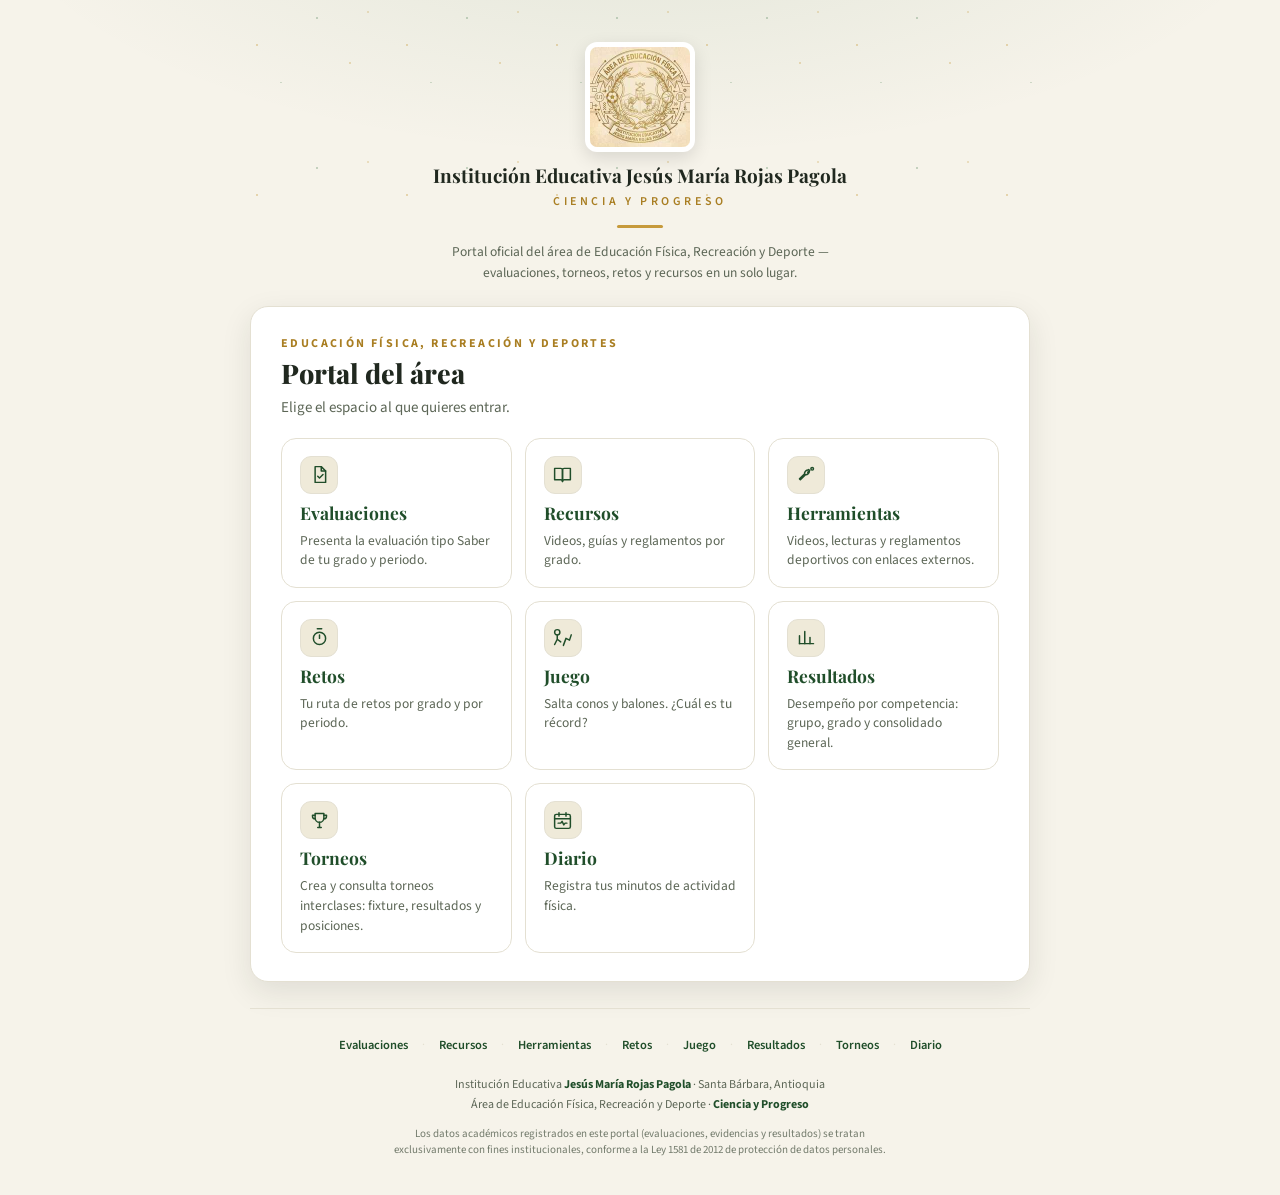
==== commit c3260e58: "Add files via upload" ====
--- a/index.html
+++ b/index.html
@@ -8,7 +8,7 @@
 <link rel="preconnect" href="https://fonts.googleapis.com">
 <link rel="preconnect" href="https://fonts.gstatic.com" crossorigin>
 <link href="https://fonts.googleapis.com/css2?family=Playfair+Display:wght@600;700;800&family=Source+Sans+3:wght@400;500;600;700&display=swap" rel="stylesheet">
-<link rel="stylesheet" href="css/estilos.css">
+<link rel="stylesheet" href="estilos.css">
 </head>
 <body>
 
@@ -410,9 +410,9 @@
   <div class="foot">Institución Educativa <b>Jesús María Rojas Pagola</b> · Santa Bárbara, Antioquia · <b>Ciencia y Progreso</b></div>
 </section>
 
-<script src="js/contenidos.js"></script>
-<script src="js/config.js"></script>
-<script src="js/evaluaciones.js"></script>
-<script src="js/app.js"></script>
+<script src="contenidos.js"></script>
+<script src="config.js"></script>
+<script src="evaluaciones.js"></script>
+<script src="app.js"></script>
 </body>
 </html>
--- a/estilos.css
+++ b/estilos.css
@@ -0,0 +1,350 @@
+:root{
+  --green:#2E6B3A; --green-d:#204E2A; --green-l:#3C8049;
+  --gold:#C69A3B; --gold-d:#A97E22; --gold-soft:#E7D6A6;
+  --blue:#3E86AE; --ink:#20281F; --muted:#5C6656; --line:#E4E0D2;
+  --parch:#F6F3EA; --parch-2:#EFEAD9; --white:#FFFFFF;
+  --bad:#B4562F; --shadow:0 10px 30px rgba(32,40,31,.10);
+  --serif:'Playfair Display',Georgia,serif; --sans:'Source Sans 3',system-ui,-apple-system,Segoe UI,Roboto,sans-serif;
+}
+*{box-sizing:border-box;margin:0;padding:0}
+body{font-family:var(--sans);color:var(--ink);background:var(--parch);line-height:1.5;-webkit-font-smoothing:antialiased}
+.hidden{display:none!important}
+button{font-family:var(--sans);cursor:pointer;border:none}
+.wrap{max-width:1120px;margin:0 auto;padding:0 20px}
+.eyebrow{font-size:12px;letter-spacing:.2em;text-transform:uppercase;font-weight:700;color:var(--gold-d)}
+.card{background:var(--white);border:1px solid var(--line);border-radius:18px;box-shadow:var(--shadow)}
+.btn{display:inline-flex;align-items:center;justify-content:center;gap:9px;font-weight:700;font-size:16px;border-radius:11px;padding:14px 22px;transition:transform .12s,box-shadow .12s,background .15s}
+.btn-primary{background:linear-gradient(160deg,var(--green-l),var(--green));color:#fff;box-shadow:0 8px 20px rgba(46,107,58,.28)}
+.btn-primary:hover{transform:translateY(-1px)}
+.btn-primary:disabled{opacity:.45;cursor:not-allowed;transform:none;box-shadow:none}
+.btn-ghost{background:var(--white);border:1.5px solid var(--line);color:var(--ink);font-weight:700;padding:12px 20px;border-radius:11px}
+.btn-ghost:hover{border-color:var(--green)}
+.btn-gold{background:linear-gradient(160deg,var(--gold),var(--gold-d));color:#3a2c07;font-weight:700;padding:13px 22px;border-radius:11px}
+label{display:block;font-size:12.5px;font-weight:700;color:var(--muted);margin-bottom:6px;text-transform:uppercase;letter-spacing:.05em}
+input[type=text],select{width:100%;font-family:var(--sans);font-size:16px;padding:12px 14px;border:1.5px solid var(--line);border-radius:10px;background:var(--white);color:var(--ink)}
+input:focus,select:focus{outline:none;border-color:var(--green);box-shadow:0 0 0 3px rgba(46,107,58,.14)}
+.field{margin-bottom:16px}
+
+/* Center layout for setup screens */
+.stage{min-height:100vh;display:flex;align-items:center;justify-content:center;padding:36px 20px;
+  background:radial-gradient(1100px 460px at 50% -10%, rgba(46,107,58,.10), transparent 60%), var(--parch)}
+.panel{max-width:640px;width:100%}
+.brand{text-align:center;margin-bottom:22px}
+.crest{width:110px;height:auto;border-radius:12px;background:#fff;padding:5px;box-shadow:0 6px 18px rgba(0,0,0,.12);margin:0 auto 12px;display:block}
+.brand .nm{font-family:var(--serif);font-weight:700;font-size:19px;line-height:1.25}
+.brand .mt{margin-top:5px;font-size:12px;letter-spacing:.3em;text-transform:uppercase;color:var(--gold-d);font-weight:600}
+.pcard{padding:28px 30px}
+h1.big{font-family:var(--serif);font-weight:800;font-size:27px;margin-bottom:4px}
+.sub{color:var(--muted);font-size:15px;margin-bottom:18px}
+.hero-band{position:relative;padding-top:6px}
+.hero-band::before{content:"";position:absolute;inset:-36px -20px auto -20px;height:200px;
+  background:radial-gradient(2px 2px at 18% 30%, rgba(198,154,59,.35) 1px, transparent 0),
+             radial-gradient(2px 2px at 58% 12%, rgba(46,107,58,.25) 1px, transparent 0),
+             radial-gradient(2px 2px at 80% 42%, rgba(198,154,59,.3) 1px, transparent 0),
+             radial-gradient(2px 2px at 34% 55%, rgba(46,107,58,.2) 1px, transparent 0),
+             radial-gradient(2px 2px at 92% 8%, rgba(198,154,59,.25) 1px, transparent 0);
+  background-size:150px 150px; pointer-events:none; z-index:0}
+.brand{position:relative;z-index:1}
+.brand .tagline{margin-top:10px;font-size:13.5px;color:var(--muted);max-width:430px;margin-left:auto;margin-right:auto;line-height:1.55}
+.hero-divider{width:46px;height:3px;background:var(--gold);border-radius:2px;margin:14px auto}
+.foot-inst{max-width:780px;width:100%;margin:26px auto 0;padding-top:22px;border-top:1px solid var(--line)}
+.foot-links{display:flex;flex-wrap:wrap;justify-content:center;align-items:center;gap:2px 4px;margin-bottom:16px}
+.foot-links button{background:none;border:none;color:var(--green-d);font-size:12.5px;font-weight:600;padding:5px 10px;border-radius:999px;cursor:pointer;font-family:var(--sans)}
+.foot-links button:hover{background:var(--parch-2)}
+.foot-links .sep{color:var(--line);font-size:12px}
+.foot-inst-row{text-align:center;color:var(--muted);font-size:12px;line-height:1.7}
+.foot-inst-row b{color:var(--green-d)}
+.foot-legal{max-width:520px;margin:10px auto 0;text-align:center;color:var(--muted);font-size:11px;line-height:1.5;opacity:.85}
+.aviso{background:var(--parch);border:1px solid var(--line);border-left:4px solid var(--gold);border-radius:10px;padding:13px 15px;font-size:12.5px;color:var(--muted);margin-top:6px}
+.ae-crit{background:var(--white);border:1px solid var(--line);border-radius:14px;padding:16px 18px;margin-bottom:14px}
+.ae-crit h3{font-family:var(--serif);font-size:16px;color:var(--green-d);margin-bottom:3px}
+.ae-crit .ae-desc{font-size:12.5px;color:var(--muted);line-height:1.5;margin-bottom:14px}
+.ae-comp{margin-bottom:14px}
+.ae-comp:last-child{margin-bottom:0}
+.ae-comp-top{display:flex;justify-content:space-between;align-items:baseline;gap:10px;margin-bottom:6px}
+.ae-comp-txt{font-size:13px;color:var(--ink);font-weight:600;line-height:1.4}
+.ae-comp-val{font-family:var(--serif);font-weight:800;color:var(--gold-d);font-size:15px;white-space:nowrap}
+.ae-comp input[type=range]{width:100%;accent-color:var(--green)}
+.ae-avg{display:flex;justify-content:space-between;align-items:center;margin-top:14px;padding-top:12px;border-top:1px dashed var(--line);font-family:var(--serif);font-weight:700;color:var(--green-d);font-size:14px}
+.ae-avg b{font-size:17px;color:var(--gold-d)}
+.evwrap{margin-top:4px}
+.evform{background:var(--parch);border:1px dashed var(--line);border-radius:12px;padding:14px;margin-top:10px}
+.evok{margin-top:10px}
+.examcard{background:var(--parch);border:1px solid var(--line);border-radius:12px;padding:16px 18px;margin:6px 0 18px}
+.examcard .t{font-family:var(--serif);font-weight:700;font-size:17px;color:var(--green-d)}
+.examcard .meta{display:flex;flex-wrap:wrap;gap:8px;margin-top:10px}
+.pill{background:#fff;border:1px solid var(--line);border-radius:999px;padding:5px 12px;font-size:12.5px;font-weight:600;color:var(--green-d)}
+.row2{display:grid;grid-template-columns:1fr 1fr;gap:14px}
+.check{display:flex;gap:10px;align-items:flex-start;margin:14px 0 18px;font-size:13.5px;color:var(--ink)}
+.check input{width:18px;height:18px;margin-top:2px;flex:none}
+.err{color:var(--bad);font-size:12.5px;margin-top:4px;min-height:16px}
+.instr ul{list-style:none;display:grid;gap:8px;margin-top:10px}
+.instr li{display:flex;gap:9px;font-size:14.5px}
+.instr li::before{content:"◆";color:var(--green-l);font-size:10px;line-height:1.6}
+
+/* EXAM */
+.topbar{position:sticky;top:0;z-index:20;background:var(--green);color:#fff;box-shadow:0 2px 14px rgba(32,40,31,.18)}
+.topbar-in{display:flex;align-items:center;gap:14px;padding:10px 20px;max-width:1120px;margin:0 auto}
+.topbar img{width:36px;height:auto;background:#fff;border-radius:8px;padding:3px}
+.bn{font-family:var(--serif);font-weight:700;font-size:13.5px;line-height:1.1}
+.bn small{display:block;font-family:var(--sans);font-weight:600;font-size:10px;letter-spacing:.16em;color:var(--gold-soft);text-transform:uppercase}
+.spacer{flex:1}
+.timer{display:inline-flex;align-items:center;gap:8px;background:rgba(255,255,255,.12);border:1px solid rgba(255,255,255,.25);padding:7px 14px;border-radius:999px;font-weight:700;font-variant-numeric:tabular-nums;font-size:16px}
+.timer .dot{width:8px;height:8px;border-radius:50%;background:var(--gold-soft)}
+.timer.warn{background:rgba(198,154,59,.28)} .timer.warn .dot{animation:pulse 1s infinite}
+.timer.danger{background:rgba(180,86,47,.35)} .timer.danger .dot{background:#FFD9C6;animation:pulse .7s infinite}
+@keyframes pulse{50%{opacity:.35}}
+.btn-finish{background:var(--gold);color:#3a2c07;font-weight:700;padding:8px 15px;border-radius:9px;font-size:14px}
+.progress{height:6px;background:var(--parch-2)} .progress .bar{height:100%;background:linear-gradient(90deg,var(--gold),var(--green-l));width:0;transition:width .3s}
+.exam-grid{display:grid;grid-template-columns:minmax(0,.9fr) minmax(0,1.1fr);gap:26px;padding:24px 20px 40px;max-width:1120px;margin:0 auto;align-items:start}
+.reading{background:#fff;border:1px solid var(--line);border-radius:14px;box-shadow:var(--shadow);padding:20px 22px;position:sticky;top:74px;max-height:calc(100vh - 96px);overflow:auto}
+.reading .rlabel{font-size:11px;letter-spacing:.16em;text-transform:uppercase;font-weight:700;color:var(--gold-d)}
+.reading h2{font-family:var(--serif);font-size:18px;font-weight:700;color:var(--green-d);margin:5px 0 3px}
+.reading .rinstr{font-size:12px;color:var(--muted);font-style:italic;margin-bottom:11px;padding-bottom:11px;border-bottom:1px dashed var(--line)}
+.reading p.body{font-size:14.5px;line-height:1.65;color:#2c352b;text-align:justify}
+.reading .rblock+.rblock{margin-top:15px;padding-top:15px;border-top:1px solid var(--line)}
+.qcount{font-family:var(--serif);font-weight:800;font-size:21px;color:var(--green);margin-bottom:12px}
+.qcount small{font-family:var(--sans);font-weight:600;font-size:13px;color:var(--muted)}
+.qstem{font-size:17px;line-height:1.5;font-weight:600;margin-bottom:16px}
+.options{display:grid;gap:10px}
+.opt{display:flex;gap:12px;align-items:flex-start;background:#fff;border:1.5px solid var(--line);border-radius:12px;padding:13px 15px;cursor:pointer;transition:.12s}
+.opt:hover{border-color:var(--green-l);background:#FbFcF9}
+.opt .k{flex:none;width:29px;height:29px;border-radius:8px;background:var(--parch-2);color:var(--green-d);font-weight:800;display:grid;place-items:center;font-size:14px;border:1px solid var(--line)}
+.opt .t{font-size:14.5px;line-height:1.45;padding-top:3px}
+.opt.sel{border-color:var(--green);background:rgba(46,107,58,.07);box-shadow:0 0 0 2px rgba(46,107,58,.14)}
+.opt.sel .k{background:var(--green);color:#fff}
+.qnav{display:flex;justify-content:space-between;gap:12px;margin-top:20px}
+.btn-nav{background:#fff;border:1.5px solid var(--line);color:var(--ink);font-weight:700;padding:11px 18px;border-radius:10px;font-size:15px}
+.btn-nav:disabled{opacity:.4;cursor:not-allowed}
+.btn-next{background:var(--green);color:#fff;border-color:var(--green)}
+.navigator{max-width:1120px;margin:0 auto;padding:0 20px 40px}
+.navigator .nl{font-size:11px;letter-spacing:.14em;text-transform:uppercase;font-weight:700;color:var(--muted);margin-bottom:9px}
+.grid{display:grid;grid-template-columns:repeat(auto-fill,minmax(34px,1fr));gap:8px}
+.gbtn{aspect-ratio:1;border:1.5px solid var(--line);background:#fff;border-radius:8px;font-weight:700;color:var(--muted);font-size:13px}
+.gbtn.answered{background:rgba(46,107,58,.12);color:var(--green-d);border-color:var(--green-l)}
+.gbtn.current{outline:2px solid var(--gold);outline-offset:1px;color:var(--ink)}
+
+/* RESULTS */
+#s_results{padding:40px 20px 60px}
+.res-head{text-align:center;max-width:760px;margin:0 auto 24px}
+.res-head h1{font-family:var(--serif);font-size:28px;font-weight:800;margin:6px 0 2px}
+.res-head p{color:var(--muted);font-size:14.5px}
+.medal-row{display:flex;flex-wrap:wrap;gap:24px;align-items:center;justify-content:center;margin:20px 0 26px}
+.medal{width:180px;height:180px;border-radius:50%;flex:none;display:grid;place-items:center;background:conic-gradient(var(--gold) var(--pct,0%), var(--parch-2) 0);box-shadow:var(--shadow)}
+.medal .inner{width:142px;height:142px;border-radius:50%;background:#fff;display:grid;place-content:center;text-align:center;border:1px solid var(--line)}
+.medal .nota{font-family:var(--serif);font-weight:800;font-size:44px;line-height:1;color:var(--green-d)}
+.medal .nota small{font-size:17px;color:var(--muted)}
+.medal .mlab{font-size:10.5px;letter-spacing:.16em;text-transform:uppercase;color:var(--muted);margin-top:4px;font-weight:700}
+.res-side{flex:1;min-width:260px;max-width:440px}
+.nivel-badge{display:inline-block;padding:7px 16px;border-radius:999px;font-weight:700;font-size:14px;margin-bottom:14px}
+.statrow{display:grid;grid-template-columns:repeat(3,1fr);gap:12px}
+.stat{background:#fff;border:1px solid var(--line);border-radius:12px;padding:13px;text-align:center}
+.stat .v{font-family:var(--serif);font-weight:800;font-size:22px;color:var(--green-d)}
+.stat .l{font-size:11px;color:var(--muted);text-transform:uppercase;letter-spacing:.05em;font-weight:600;margin-top:2px}
+.sendnote{text-align:center;font-size:13px;margin-top:12px}
+.sect{max-width:1000px;margin:28px auto 0}
+.sect h2{font-family:var(--serif);font-size:19px;font-weight:700;margin-bottom:4px}
+.sect .sdesc{color:var(--muted);font-size:13.5px;margin-bottom:14px}
+.comps{display:grid;grid-template-columns:1fr 1fr;gap:12px}
+.comp{background:#fff;border:1px solid var(--line);border-radius:12px;padding:13px 15px}
+.comp .top{display:flex;justify-content:space-between;font-weight:700;font-size:14px;margin-bottom:7px}.comp .top span{color:var(--green-d)}
+.comp .track{height:9px;background:var(--parch-2);border-radius:99px;overflow:hidden}.comp .fill{height:100%;background:linear-gradient(90deg,var(--green-l),var(--green))}
+.review{display:grid;gap:11px}
+.rev{background:#fff;border:1px solid var(--line);border-left:5px solid var(--green);border-radius:12px;padding:14px 16px}
+.rev.wrong{border-left-color:var(--bad)}
+.rev .rtop{display:flex;justify-content:space-between;gap:10px;align-items:center;margin-bottom:5px}
+.rev .rnum{font-weight:800;font-size:14.5px}.rev .rtag{font-size:11px;font-weight:700;color:var(--muted);background:var(--parch-2);padding:3px 9px;border-radius:99px}
+.rev .rres{font-weight:800;font-size:12.5px}.rev.ok .rres{color:var(--green)}.rev.wrong .rres{color:var(--bad)}
+.rev .rq{font-size:14px;margin-bottom:7px}.rev .ans{font-size:13px;color:var(--muted)}.rev .ans .good{color:var(--green-d);font-weight:700}
+.res-actions{display:flex;flex-wrap:wrap;gap:12px;justify-content:center;margin:30px auto 0;max-width:1000px}
+.foot{text-align:center;color:var(--muted);font-size:12px;padding:20px}.foot b{color:var(--green-d)}
+.overlay{position:fixed;inset:0;background:rgba(32,40,31,.5);display:grid;place-items:center;z-index:60;padding:20px}
+.modal{background:#fff;border-radius:16px;max-width:420px;width:100%;padding:26px;text-align:center;box-shadow:0 20px 60px rgba(0,0,0,.3)}
+.modal h3{font-family:var(--serif);font-size:21px;margin-bottom:8px}.modal p{color:var(--muted);font-size:14.5px;margin-bottom:18px}
+.modal .mbtns{display:flex;gap:12px}.modal .mbtns button{flex:1;padding:12px;border-radius:10px;font-weight:700}
+@media (max-width:820px){.exam-grid{grid-template-columns:1fr}.reading{position:static;max-height:none}.comps{grid-template-columns:1fr}.row2{grid-template-columns:1fr}.medal-row{flex-direction:column}.bn{display:none}}
+@media (prefers-reduced-motion:reduce){*{animation:none!important;transition:none!important}}
+@media print{.topbar,.navigator,.res-actions{display:none!important}#s_results{padding:0}}
+/* ====== INICIO: menú de espacios ====== */
+.panel-wide{max-width:780px}
+.menu{display:grid;grid-template-columns:repeat(auto-fit,minmax(212px,1fr));gap:13px}
+.mcard{display:flex;flex-direction:column;align-items:flex-start;gap:8px;text-align:left;width:100%;background:var(--white);border:1.5px solid var(--line);border-radius:15px;padding:17px 18px;transition:transform .12s,border-color .12s,box-shadow .12s}
+.mcard:hover{transform:translateY(-2px);border-color:var(--green-l);box-shadow:0 10px 24px rgba(46,107,58,.13)}
+.mcard .ico{width:38px;height:38px;border-radius:11px;background:var(--parch-2);color:var(--green-d);display:grid;place-items:center;border:1px solid var(--line)}
+.mcard .mt2{font-family:var(--serif);font-weight:700;font-size:17.5px;color:var(--green-d);line-height:1.2}
+.mcard .md{font-size:13.5px;color:var(--muted);line-height:1.45}
+.soon{margin-top:18px;padding-top:14px;border-top:1px dashed var(--line);font-size:13.5px;color:var(--muted)}
+.soon b{display:block;color:var(--gold-d);text-transform:uppercase;letter-spacing:.18em;font-size:11px;margin-bottom:4px}
+
+/* ====== PÁGINAS DE SECCIÓN ====== */
+.btn-home{background:rgba(255,255,255,.14);border:1px solid rgba(255,255,255,.3);color:#fff;font-weight:700;padding:8px 15px;border-radius:9px;font-size:14px}
+.btn-home:hover{background:rgba(255,255,255,.25)}
+.page{max-width:1000px;margin:0 auto;padding:26px 20px 46px}
+.ptitle{font-family:var(--serif);font-weight:800;font-size:29px;margin:4px 0 3px}
+.psub{color:var(--muted);font-size:15px;margin-bottom:22px}
+.draft{display:inline-block;background:var(--gold-soft);color:#5a4307;border-radius:999px;padding:5px 13px;font-size:11.5px;font-weight:700;letter-spacing:.08em;text-transform:uppercase;margin-bottom:14px}
+.empty{background:var(--white);border:1.5px dashed var(--line);border-radius:16px;padding:36px 26px;text-align:center}
+.empty .eico{width:46px;height:46px;margin:0 auto 13px;border-radius:13px;background:var(--parch-2);color:var(--gold-d);display:grid;place-items:center}
+.empty h3{font-family:var(--serif);font-size:19px;font-weight:700;color:var(--green-d);margin-bottom:6px}
+.empty p{color:var(--muted);font-size:14px;max-width:440px;margin:0 auto;line-height:1.55}
+.gsec{margin-bottom:28px}
+.gsec .gt{display:flex;align-items:center;justify-content:space-between;gap:10px;font-family:var(--serif);font-weight:700;font-size:18.5px;color:var(--green-d);border-bottom:1px solid var(--line);padding-bottom:8px;margin-bottom:14px}
+.rgrid{display:grid;grid-template-columns:repeat(auto-fill,minmax(252px,1fr));gap:13px}
+.item{background:var(--white);border:1px solid var(--line);border-radius:14px;padding:16px 17px;box-shadow:var(--shadow)}
+.item .it{font-weight:700;font-size:15.5px;margin:8px 0 5px;line-height:1.35}
+.item .idesc{font-size:13.5px;color:var(--muted);line-height:1.5}
+.item .steps{margin:11px 0 0;padding-left:17px;font-size:13.5px;color:var(--muted)}
+.item .steps li{margin-bottom:4px}
+.link{display:inline-flex;align-items:center;gap:6px;margin-top:12px;font-weight:700;font-size:14px;color:var(--green);text-decoration:none;border-bottom:2px solid var(--gold-soft);padding-bottom:1px}
+.link:hover{border-bottom-color:var(--gold)}
+.tabla{width:100%;border-collapse:collapse;background:#fff;border:1px solid var(--line);border-radius:14px;overflow:hidden;font-size:14px;box-shadow:var(--shadow)}
+.tabla th{background:var(--green);color:#fff;font-size:11.5px;letter-spacing:.08em;text-transform:uppercase;font-weight:700;padding:11px 9px;text-align:center}
+.tabla th:nth-child(2),.tabla td:nth-child(2){text-align:left;padding-left:4px}
+.tabla td{padding:11px 9px;text-align:center;border-top:1px solid var(--line)}
+.tabla td.pos{color:var(--muted);font-weight:700;width:34px}
+.tabla tr.lead td{background:rgba(198,154,59,.12)}
+.tabla td.eq{font-weight:700;text-align:left}
+.tabla td.pts{font-weight:800;color:var(--green-d)}
+.fix{display:grid;gap:9px;margin-top:15px}
+.fixrow{display:flex;flex-wrap:wrap;align-items:center;gap:12px;background:#fff;border:1px solid var(--line);border-left:4px solid var(--blue);border-radius:11px;padding:11px 15px;font-size:14px}
+.fixrow .fd{font-size:12.5px;color:var(--muted);font-weight:700;min-width:118px}
+.fixrow .fm{font-weight:700}
+.fixrow .fl{font-size:12.5px;color:var(--muted)}
+.okmsg{background:rgba(46,107,58,.08);border:1px solid var(--green-l);color:var(--green-d);border-radius:12px;padding:14px 16px;font-size:14px;font-weight:600;margin-bottom:16px}
+/* ====== RETOS ====== */
+.picker{max-width:340px;margin-bottom:18px}
+.tabs{display:flex;gap:8px;flex-wrap:wrap;margin-bottom:16px}
+.tab{background:#fff;border:1.5px solid var(--line);border-radius:12px;padding:10px 15px;font-weight:700;font-size:14.5px;color:var(--muted);text-align:left;line-height:1.15}
+.tab small{display:block;font-weight:600;font-size:11.5px;color:var(--muted);margin-top:3px}
+.tab.on{background:var(--green);border-color:var(--green);color:#fff}
+.tab.on small{color:var(--gold-soft)}
+.temadesc{color:var(--muted);font-size:14.5px;margin-bottom:16px;max-width:660px}
+.retos{display:grid;grid-template-columns:repeat(auto-fill,minmax(278px,1fr));gap:14px}
+.reto{display:flex;flex-direction:column;background:#fff;border:1px solid var(--line);border-top:4px solid var(--gold);border-radius:14px;padding:17px 18px;box-shadow:var(--shadow)}
+.rhead{display:flex;justify-content:space-between;align-items:center;margin-bottom:6px}
+.rsem{font-size:11px;letter-spacing:.16em;text-transform:uppercase;font-weight:700;color:var(--gold-d)}
+.rtit{font-family:var(--serif);font-weight:700;font-size:18.5px;color:var(--green-d);line-height:1.25}
+.robj{font-size:13.5px;color:var(--muted);margin:6px 0 0;line-height:1.5}
+.reto .steps{margin:11px 0 0;padding-left:18px;font-size:13.5px;line-height:1.5}
+.reto .steps li{margin-bottom:5px}
+.revi{margin-top:12px;background:var(--parch);border-left:3px solid var(--green-l);border-radius:8px;padding:9px 12px;font-size:13px;color:var(--muted)}
+.revi b{color:var(--green-d)}
+.reto .btn-gold{margin-top:auto}
+.segs{display:flex;gap:8px}
+.seg{flex:1;background:#fff;border:1.5px solid var(--line);border-radius:10px;padding:11px;font-weight:700;font-size:14px;color:var(--muted)}
+.seg.on{border-color:var(--green);background:rgba(46,107,58,.08);color:var(--green-d)}
+.hint{font-size:12.5px;color:var(--muted);margin-top:6px}
+input[type=file]{width:100%;font-size:14px;padding:11px;border:1.5px dashed var(--line);border-radius:10px;background:var(--white);font-family:var(--sans)}
+:focus-visible{outline:2px solid var(--gold);outline-offset:2px}
+@media(max-width:560px){.ptitle{font-size:24px}.tabla{font-size:12.5px}.tabla th,.tabla td{padding:9px 5px}}
+
+/* ====== PORTADA con escudo de fondo ====== */
+#s_inicio{
+  position:relative;overflow:hidden;
+}
+#s_inicio::before{
+  content:'';position:absolute;inset:0;
+  background:url('fondo.jpg') center center / 420px no-repeat;
+  opacity:.14;pointer-events:none;z-index:0;
+}
+#s_inicio>.panel{position:relative;z-index:1}
+
+/* ====== DIARIO: estilos adicionales ====== */
+.diario-login{max-width:480px}
+.diario-dash{max-width:740px}
+.diario-head{display:flex;align-items:center;gap:16px;margin-bottom:18px;flex-wrap:wrap}
+.diario-head .avatar{width:52px;height:52px;border-radius:50%;background:var(--green);color:#fff;display:grid;place-items:center;font-family:var(--serif);font-weight:800;font-size:22px;flex:none}
+.diario-head .info{flex:1;min-width:160px}
+.diario-head .info .dn{font-family:var(--serif);font-weight:700;font-size:18px;color:var(--green-d)}
+.diario-head .info .dg{font-size:13px;color:var(--muted)}
+.diario-week{display:grid;grid-template-columns:repeat(auto-fill,minmax(90px,1fr));gap:8px;margin:16px 0}
+.dw-day{background:#fff;border:1px solid var(--line);border-radius:10px;padding:10px 8px;text-align:center}
+.dw-day .wd{font-size:11px;text-transform:uppercase;letter-spacing:.08em;font-weight:700;color:var(--muted)}
+.dw-day .wm{font-family:var(--serif);font-weight:800;font-size:20px;color:var(--green-d);margin-top:2px}
+.dw-day.today{border-color:var(--gold);background:rgba(198,154,59,.08)}
+.week-bar{height:14px;background:var(--parch-2);border-radius:99px;overflow:hidden;margin:6px 0 2px}
+.week-fill{height:100%;background:linear-gradient(90deg,var(--green-l),var(--green));border-radius:99px;transition:width .4s}
+.week-meta{display:flex;justify-content:space-between;font-size:12.5px;color:var(--muted);font-weight:600}
+.hist-entry{background:#fff;border:1px solid var(--line);border-left:4px solid var(--green-l);border-radius:12px;padding:14px 16px;margin-bottom:10px}
+.hist-entry .he-top{display:flex;justify-content:space-between;align-items:center;gap:8px;flex-wrap:wrap}
+.hist-entry .he-act{font-weight:700;font-size:15px;color:var(--green-d)}
+.hist-entry .he-date{font-size:12px;color:var(--muted);font-weight:600}
+.hist-entry .he-row{display:flex;gap:14px;flex-wrap:wrap;margin-top:6px;font-size:13px;color:var(--muted)}
+.hist-entry .he-row span{display:inline-flex;align-items:center;gap:4px}
+.hist-entry .he-img{margin-top:10px;border-radius:10px;max-width:260px;max-height:200px;object-fit:cover;border:1px solid var(--line)}
+.photo-preview{margin-top:8px;border-radius:10px;max-width:220px;max-height:180px;object-fit:cover;border:1px solid var(--line);display:none}
+.tabs-diario{display:flex;gap:8px;margin-bottom:16px}
+.tab-d{background:#fff;border:1.5px solid var(--line);border-radius:10px;padding:9px 16px;font-weight:700;font-size:14px;color:var(--muted);cursor:pointer}
+.tab-d.on{background:var(--green);border-color:var(--green);color:#fff}
+.btn-logout{font-size:13px;color:var(--muted);background:none;border:1px solid var(--line);padding:6px 14px;border-radius:8px;font-weight:600}
+.btn-logout:hover{border-color:var(--bad);color:var(--bad)}
+
+/* ====== TORNEOS ====== */
+.tz-head{display:flex;flex-wrap:wrap;align-items:center;gap:10px;margin-bottom:6px}
+.tz-head h2{font-family:var(--serif);font-weight:700;font-size:21px;color:var(--green-d)}
+.badge{display:inline-block;padding:4px 12px;border-radius:999px;font-size:11.5px;font-weight:700;letter-spacing:.03em;text-transform:uppercase}
+.badge-curso{background:rgba(62,134,174,.14);color:var(--blue)}
+.badge-fin{background:rgba(46,107,58,.14);color:var(--green-d)}
+.badge-prog{background:rgba(198,154,59,.16);color:var(--gold-d)}
+.tz-lock{max-width:420px;margin:30px auto;text-align:center}
+.tz-lock .ico{width:52px;height:52px;margin:0 auto 14px;border-radius:15px;background:var(--parch-2);color:var(--gold-d);display:grid;place-items:center}
+.tz-teamform textarea{width:100%;font-family:var(--sans);font-size:15px;padding:11px 13px;border:1.5px solid var(--line);border-radius:10px;min-height:88px;resize:vertical}
+.tz-toolbar{display:flex;flex-wrap:wrap;gap:8px;margin-bottom:16px}
+.tz-toolbar button{background:#fff;border:1.5px solid var(--line);color:var(--muted);font-weight:700;font-size:13px;padding:8px 14px;border-radius:999px}
+.tz-toolbar button.on{background:var(--green);border-color:var(--green);color:#fff}
+.tz-jornada{font-family:var(--serif);font-weight:700;font-size:13.5px;color:var(--gold-d);letter-spacing:.04em;text-transform:uppercase;margin:16px 0 8px}
+.tz-detalle{font-size:12.5px;color:var(--muted);margin-top:6px}
+.rank-list{display:flex;flex-direction:column;gap:8px;margin:14px 0 4px}
+.rank-row{display:flex;align-items:center;gap:12px;background:#fff;border:1px solid var(--line);border-radius:12px;padding:10px 14px}
+.rank-row.top1{background:linear-gradient(90deg,rgba(198,154,59,.16),#fff);border-color:var(--gold)}
+.rank-row.top2{background:linear-gradient(90deg,rgba(150,150,150,.16),#fff)}
+.rank-row.top3{background:linear-gradient(90deg,rgba(176,120,60,.16),#fff)}
+.rank-pos{font-family:var(--serif);font-weight:800;font-size:14px;color:var(--muted);width:26px;text-align:center;flex:none}
+.rank-medal{font-size:19px;width:26px;text-align:center;flex:none}
+.rank-name{flex:1;font-weight:700;font-size:13.5px;color:var(--ink)}
+.rank-nota{font-family:var(--serif);font-weight:800;color:var(--green-d);font-size:14.5px;white-space:nowrap}
+.rank-title{font-family:var(--serif);font-weight:700;font-size:13.5px;color:var(--gold-d);letter-spacing:.04em;text-transform:uppercase;margin:16px 0 8px}
+.tz-empty-org{background:var(--white);border:1.5px dashed var(--line);border-radius:14px;padding:22px;text-align:center;color:var(--muted);font-size:13.5px}
+.game-wrap{position:relative;margin:6px 0 4px}
+.game-hud{display:flex;justify-content:space-between;font-family:var(--serif);font-weight:700;font-size:14px;color:var(--green-d);margin-bottom:8px}
+.game-hud b{color:var(--gold-d);font-size:16px}
+.game-canvas{width:100%;height:auto;display:block;border-radius:16px;border:1px solid var(--line);background:linear-gradient(180deg,#EAF3EC 0%, var(--parch) 62%, #DCEBD8 62%, #DCEBD8 100%);box-shadow:var(--shadow);touch-action:manipulation}
+.game-overlay{position:absolute;inset:0;display:flex;align-items:center;justify-content:center;background:rgba(32,40,31,.55);border-radius:16px;padding:14px}
+.game-card{background:var(--white);border:1px solid var(--line);border-radius:16px;box-shadow:var(--shadow);padding:22px 26px;max-width:320px;text-align:center}
+.game-emoji{font-size:38px;margin-bottom:6px}
+.game-card h2{font-family:var(--serif);font-size:19px;margin-bottom:8px;color:var(--ink)}
+.game-card p{font-size:13px;color:var(--muted);margin-bottom:14px;line-height:1.5}
+.game-record-form{margin-top:16px;text-align:left}
+.ev-textarea{width:100%;min-height:240px;font-family:var(--sans);font-size:14.5px;line-height:1.55;padding:14px;border:1.5px solid var(--line);border-radius:10px;resize:vertical}
+.ev-plantilla{background:var(--parch);border:1px dashed var(--line);border-radius:12px;padding:14px 16px;font-size:12px;line-height:1.6;color:var(--muted);white-space:pre-wrap;font-family:ui-monospace,Consolas,monospace;margin:10px 0 18px;max-height:260px;overflow:auto}
+.ev-errbox{background:rgba(178,58,58,.08);border:1px solid rgba(178,58,58,.3);border-radius:10px;padding:12px 14px;margin:12px 0;font-size:13px;color:#8a2e2e}
+.ev-errbox ul{margin:6px 0 0 18px;padding:0}
+.ev-okbox{background:rgba(46,107,58,.08);border:1px solid rgba(46,107,58,.3);border-radius:10px;padding:12px 14px;margin:12px 0;font-size:13px;color:var(--green-d)}
+.ev-qprev{border:1px solid var(--line);border-radius:10px;padding:12px 14px;margin-bottom:8px;background:#fff;font-size:13.5px}
+.ev-qprev .n{font-weight:800;color:var(--gold-d);margin-right:6px}
+.ev-qprev .op{display:block;margin:3px 0 3px 18px;color:var(--muted);font-size:13px}
+.ev-qprev .op.ok{color:var(--green-d);font-weight:700}
+.ev-list-item{display:flex;align-items:center;justify-content:space-between;gap:10px;background:#fff;border:1px solid var(--line);border-radius:12px;padding:12px 16px;margin-bottom:8px}
+.chips{display:flex;flex-wrap:wrap;gap:8px;margin:8px 0}
+.chip{display:inline-flex;align-items:center;gap:7px;background:var(--parch-2);border:1px solid var(--line);border-radius:999px;padding:6px 8px 6px 13px;font-size:13.5px;font-weight:600;color:var(--ink)}
+.chip button{background:none;border:none;color:var(--muted);font-weight:800;width:19px;height:19px;border-radius:50%;display:grid;place-items:center;font-size:13px;line-height:1}
+.chip button:hover{background:rgba(180,86,47,.15);color:var(--bad)}
+.matchcard{background:#fff;border:1px solid var(--line);border-radius:13px;padding:14px 16px;margin-bottom:10px}
+.matchcard .mtop{display:flex;flex-wrap:wrap;align-items:center;gap:10px;justify-content:space-between}
+.matchcard .mvs{font-weight:700;font-size:15px}
+.matchcard .mvs .mres{color:var(--green-d);font-family:var(--serif);font-weight:800}
+.matchcard .mjor{font-size:11.5px;letter-spacing:.1em;text-transform:uppercase;color:var(--muted);font-weight:700}
+.btn-sm{background:var(--white);border:1.5px solid var(--line);color:var(--green-d);font-weight:700;padding:8px 14px;border-radius:9px;font-size:13px}
+.btn-sm:hover{border-color:var(--green)}
+.btn-sm-bad{border-color:transparent;color:var(--bad)}
+.planilla{margin-top:14px;padding-top:14px;border-top:1px dashed var(--line);display:grid;gap:10px}
+.setrow,.qrow{display:flex;align-items:center;gap:10px;flex-wrap:wrap}
+.setrow label,.qrow label{width:96px;font-size:12.5px;font-weight:700;color:var(--muted);text-transform:uppercase;letter-spacing:.04em}
+.setrow input,.qrow input{width:70px;text-align:center;padding:8px;font-size:15px;font-weight:700}
+.miniadd{display:flex;gap:8px;flex-wrap:wrap;align-items:flex-end;margin-top:4px}
+.miniadd .field{margin-bottom:0;flex:1;min-width:120px}
+.minilist{display:grid;gap:6px;margin-top:8px}
+.minilist .mi{display:flex;align-items:center;justify-content:space-between;gap:8px;background:var(--parch);border:1px solid var(--line);border-radius:9px;padding:8px 12px;font-size:13.5px}
+.minilist .mi button{background:none;border:none;color:var(--bad);font-weight:700;font-size:12.5px}
+.tz-select-card{max-width:640px;margin-bottom:18px}
+.tz-orgtabs{display:flex;gap:8px;flex-wrap:wrap;margin:14px 0 18px}
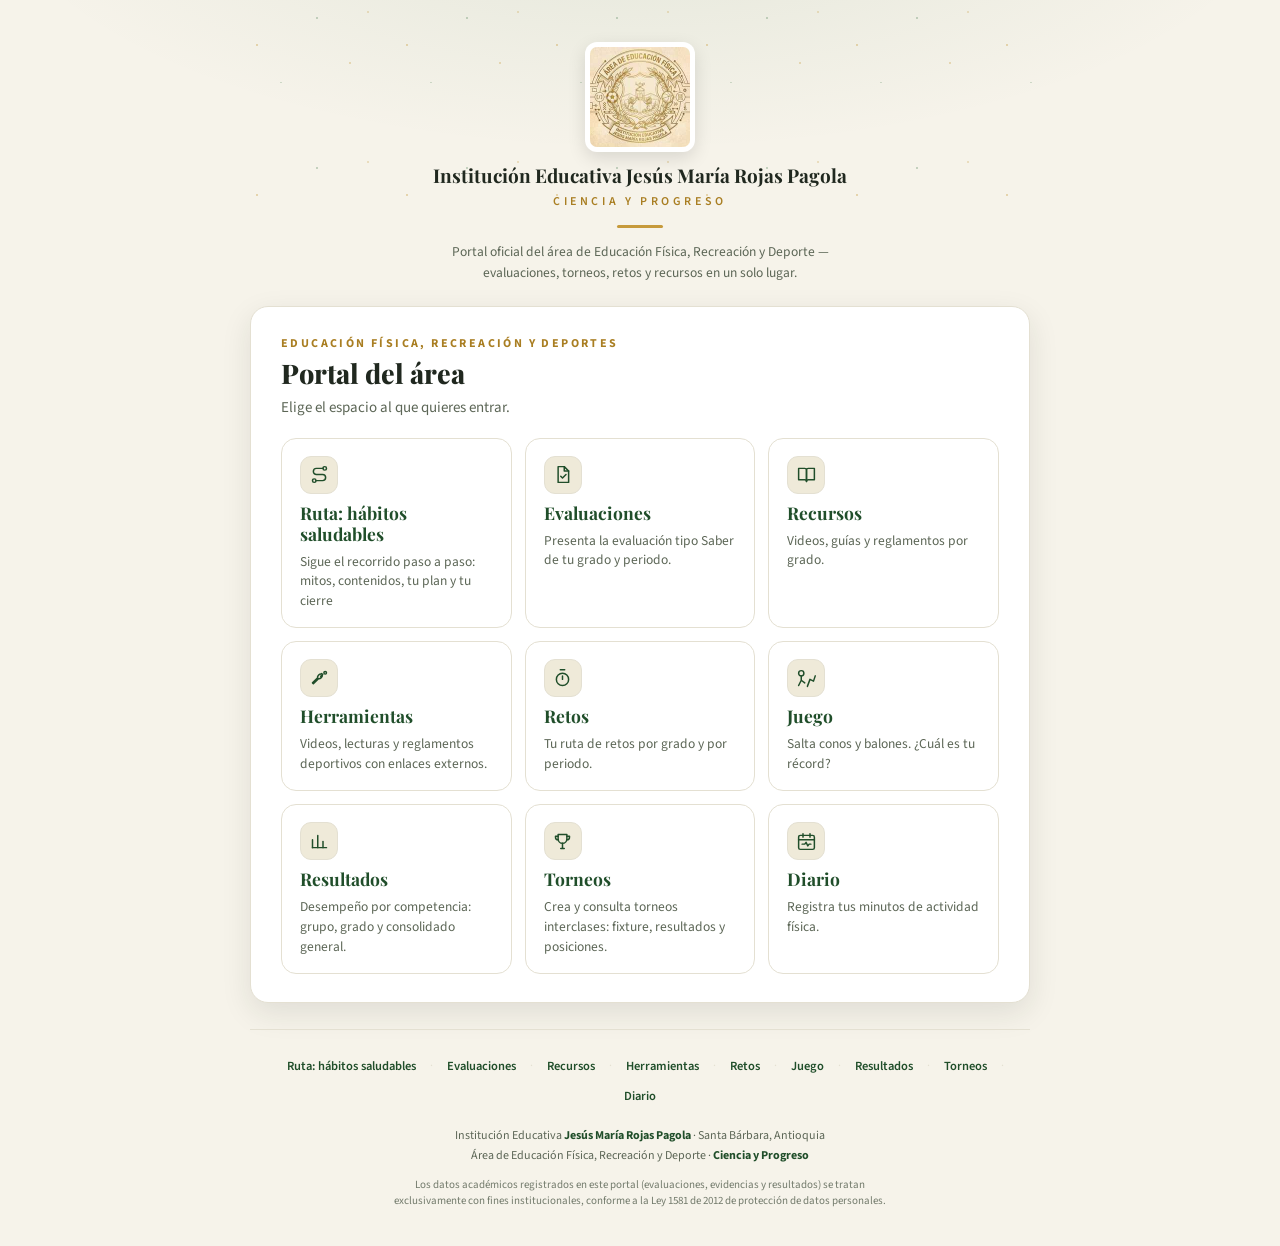
==== commit f8c5b741: "EVA: Ruta de hábitos saludables, reto y guía de verificación" ====
--- a/index.html
+++ b/index.html
@@ -203,6 +203,23 @@
   <div class="res-actions">
     <button class="btn-gold" id="dlBtn">Descargar comprobante (CSV)</button>
     <button class="btn-ghost" onclick="volverAlPortal()">Volver al portal</button>
+  </div>
+  <div class="foot">Institución Educativa <b>Jesús María Rojas Pagola</b> · Santa Bárbara, Antioquia · <b>Ciencia y Progreso</b></div>
+</section>
+
+<!-- ===== RUTA: HÁBITOS DE VIDA SALUDABLES ===== -->
+<section id="s_ruta" class="hidden">
+  <div class="topbar"><div class="topbar-in">
+    <img data-crest alt="">
+    <div class="bn">Jesús María Rojas Pagola<small>Ciencia y Progreso</small></div>
+    <div class="spacer"></div>
+    <button class="btn-home" onclick="irA('inicio')">Inicio</button>
+  </div></div>
+  <div class="page">
+    <div class="eyebrow">Educación Física · 10.° y 11.°</div>
+    <h1 class="ptitle">Ruta: hábitos saludables</h1>
+    <p class="psub">Sigue el recorrido paso a paso: mitos, contenidos, tu plan y tu cierre.</p>
+    <div id="body_ruta"></div>
   </div>
   <div class="foot">Institución Educativa <b>Jesús María Rojas Pagola</b> · Santa Bárbara, Antioquia · <b>Ciencia y Progreso</b></div>
 </section>
--- a/estilos.css
+++ b/estilos.css
@@ -348,3 +348,10 @@
 .minilist .mi button{background:none;border:none;color:var(--bad);font-weight:700;font-size:12.5px}
 .tz-select-card{max-width:640px;margin-bottom:18px}
 .tz-orgtabs{display:flex;gap:8px;flex-wrap:wrap;margin:14px 0 18px}
+
+/* ===== RUTA: hábitos saludables (reutiliza .reto, .tabs, .progress, .check) ===== */
+.ruta-lista{list-style:none;display:grid;gap:14px;max-width:760px}
+.ruta-paso.ruta-hecho{border-top-color:var(--green-l)}
+.ruta-paso:focus{outline:2px solid var(--gold);outline-offset:3px}
+.ruta-btns{display:flex;flex-wrap:wrap;gap:10px;margin-top:14px}
+.ruta-btns .btn,.ruta-btns .btn-ghost{font-size:14.5px;padding:10px 16px}
